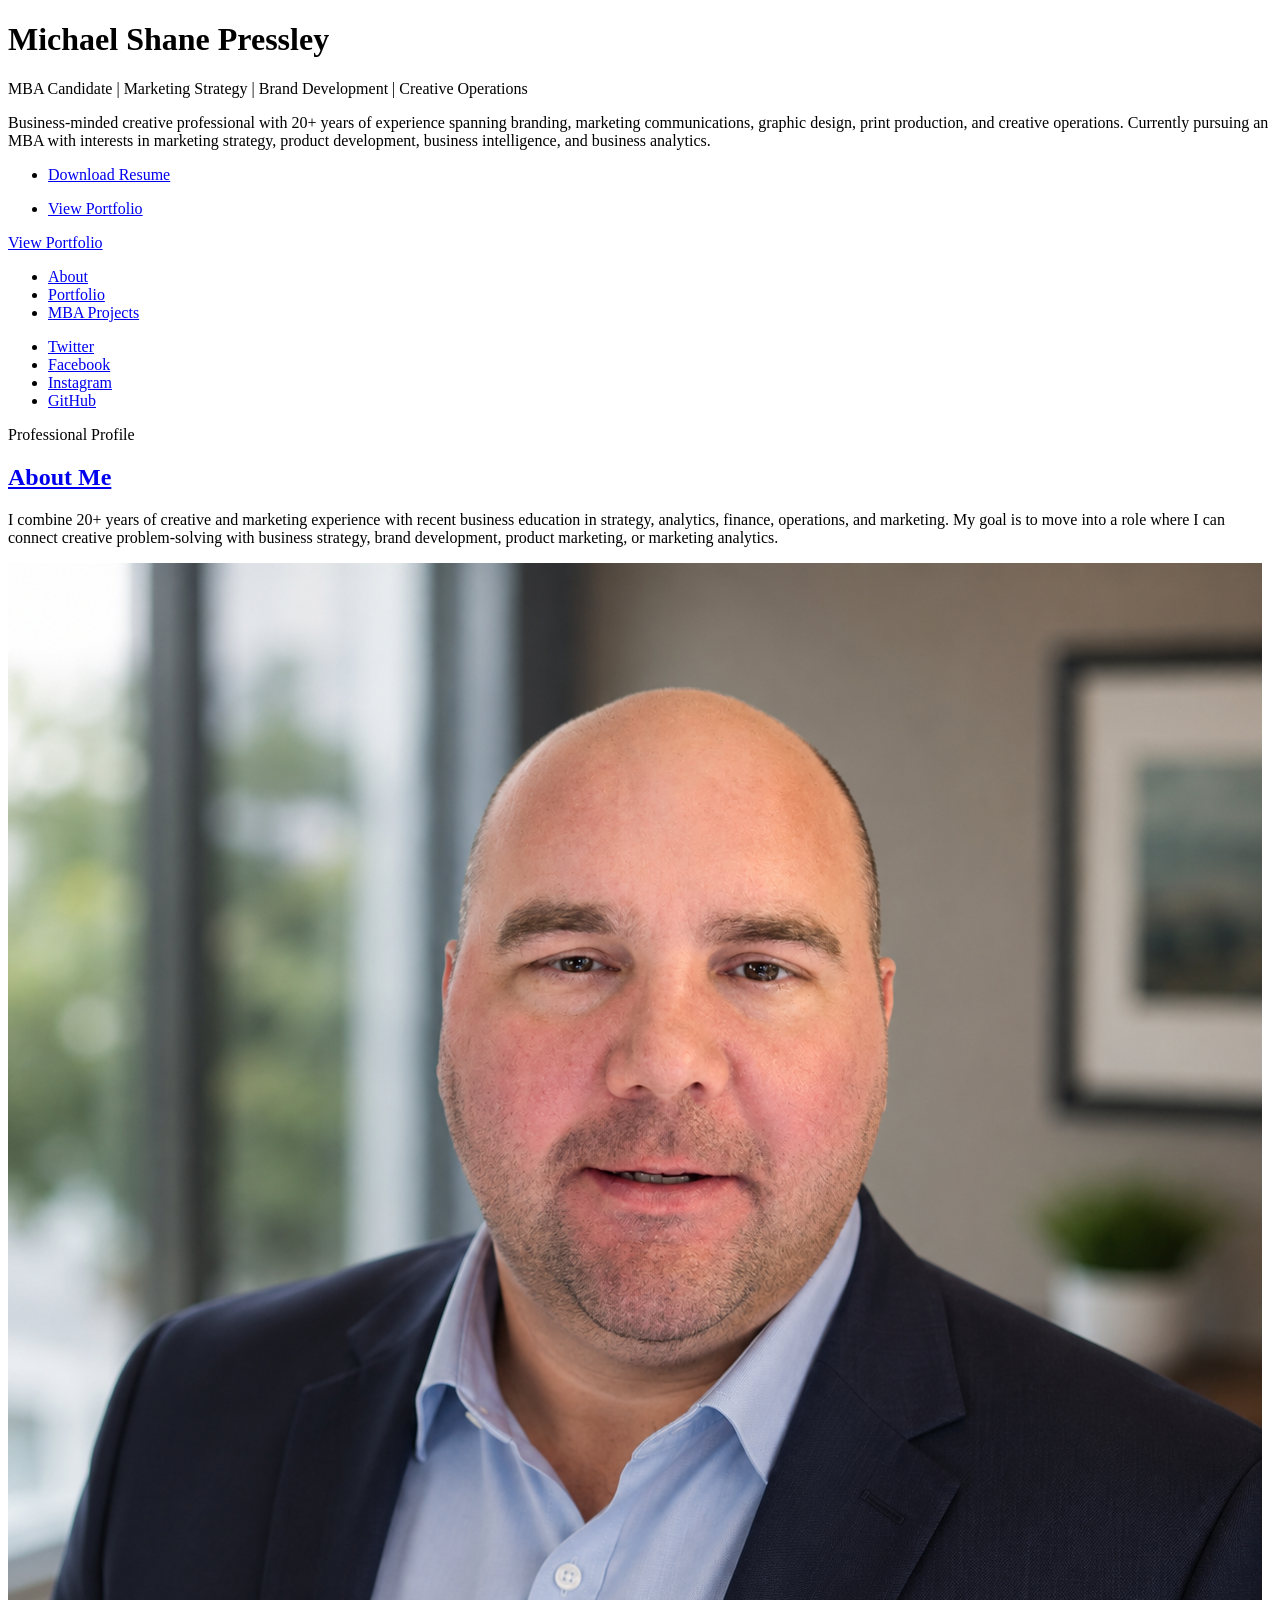
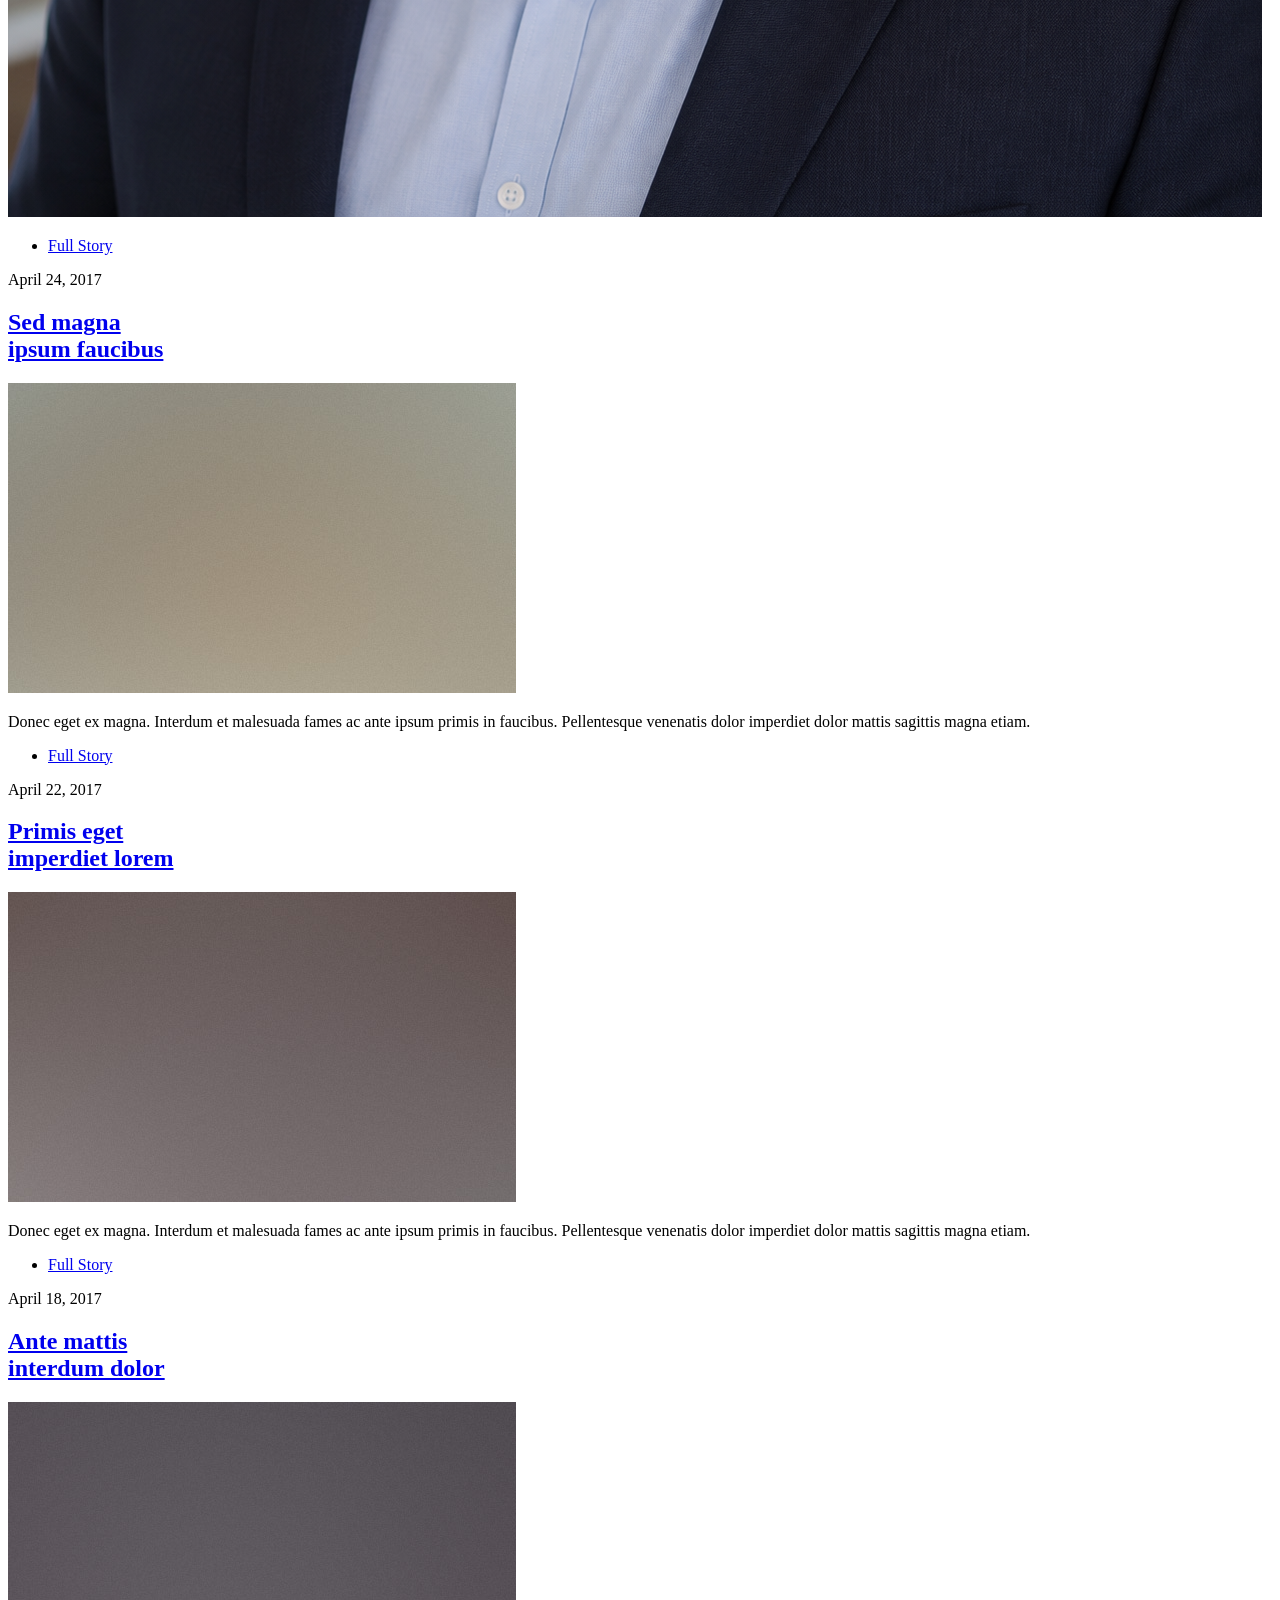
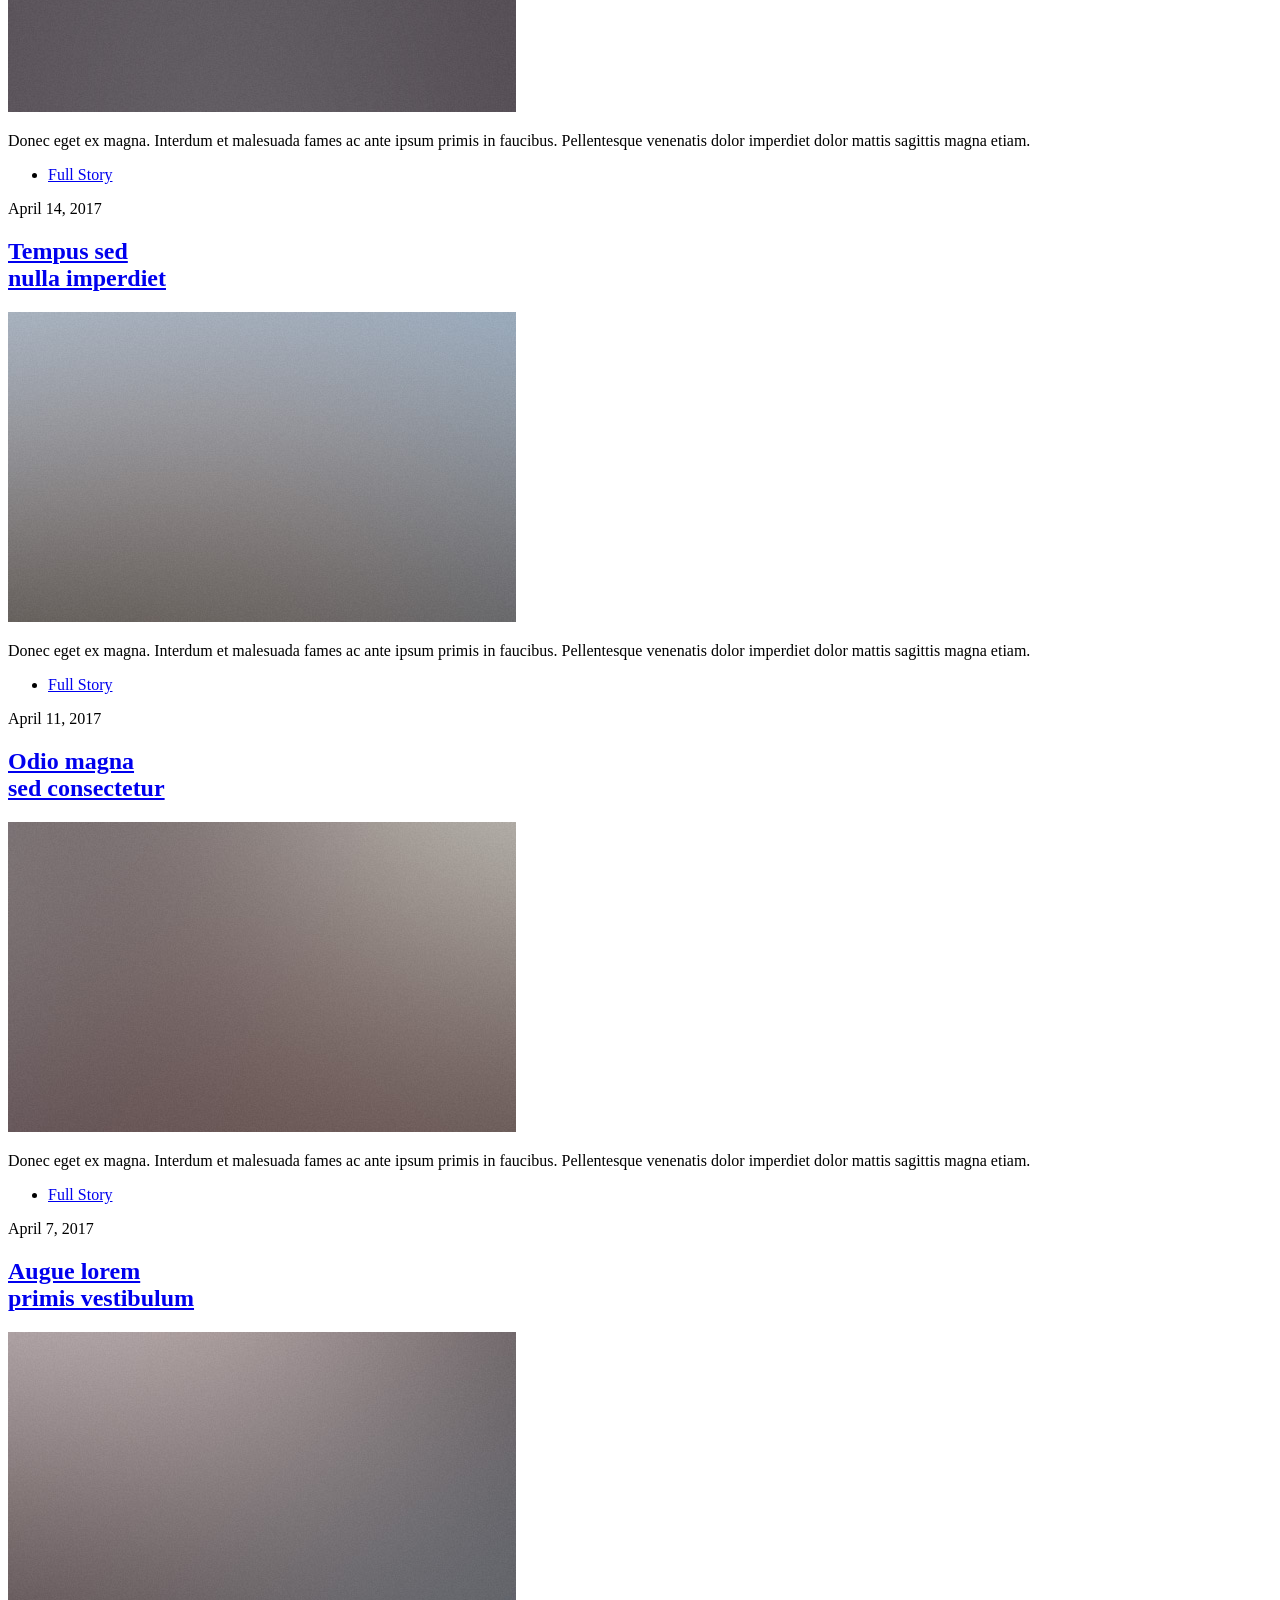
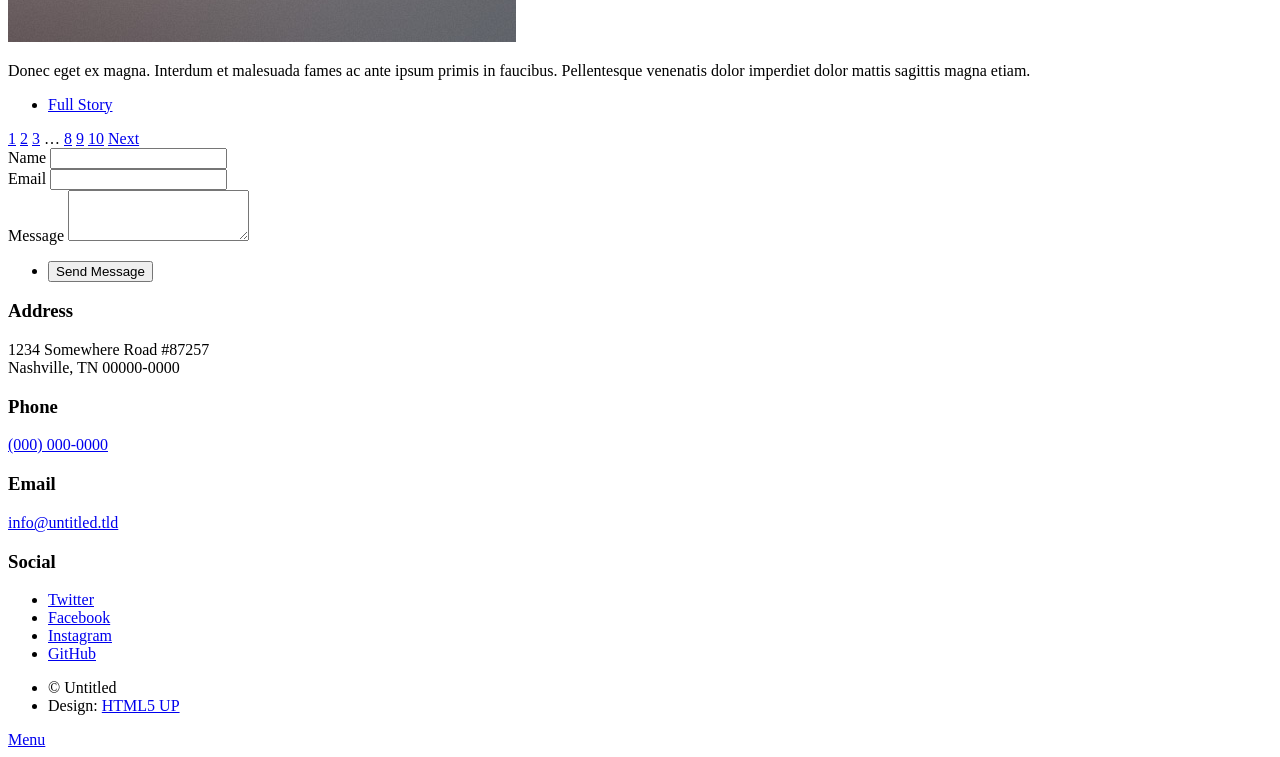
==== index.html @ 157695f8 "Add headshot to homepage" ====
<!DOCTYPE HTML>
<!--
	Massively by HTML5 UP
	html5up.net | @ajlkn
	Free for personal and commercial use under the CCA 3.0 license (html5up.net/license)
-->
<html>
	<head>
		<title>Michael Shane Pressley</title>
		<meta charset="utf-8" />
		<meta name="viewport" content="width=device-width, initial-scale=1, user-scalable=no" />
		<link rel="stylesheet" href="assets/css/main.css" />
		<noscript><link rel="stylesheet" href="assets/css/noscript.css" /></noscript>
	</head>
	<body class="is-preload">

		<!-- Wrapper -->
			<div id="wrapper" class="fade-in">

				<!-- Intro -->
					<div id="intro">
	<h1>Michael Shane Pressley</h1>

	<p>
	MBA Candidate | Marketing Strategy | Brand Development | Creative Operations
	</p>

	<p>
	Business-minded creative professional with 20+ years of experience spanning branding,
	marketing communications, graphic design, print production, and creative operations.
	Currently pursuing an MBA with interests in marketing strategy, product development,
	business intelligence, and business analytics.
	</p>
	<ul class="actions special">
	<li><a href="Michael_Shane_Pressley_Resume.pdf" class="button primary icon solid fa-download">Download Resume</a></li>
</ul>
	<ul class="actions">
							<li><a href="#header" class="button icon solid solo fa-arrow-down scrolly">View Portfolio</a></li>
						</ul>
					</div>

				<!-- Header -->
					<header id="header">
						<a href="index.html" class="logo">View Portfolio</a>
					</header>

				<!-- Nav -->
					<nav id="nav">
						<ul class="links">
							<li class="active"><a href="index.html">About</a></li>
							<li><a href="generic.html">Portfolio</a></li>
							<li><a href="elements.html">MBA Projects</a></li>
						</ul>
						<ul class="icons">
							<li><a href="#" class="icon brands fa-twitter"><span class="label">Twitter</span></a></li>
							<li><a href="#" class="icon brands fa-facebook-f"><span class="label">Facebook</span></a></li>
							<li><a href="#" class="icon brands fa-instagram"><span class="label">Instagram</span></a></li>
							<li><a href="#" class="icon brands fa-github"><span class="label">GitHub</span></a></li>
						</ul>
					</nav>

				<!-- Main -->
					<div id="main">

						<!-- Featured Post -->
							<article class="post featured">
								<header class="major">
									<span class="date">Professional Profile</span>
								<h2><a href="#">About Me</a></h2>
									<p>I combine 20+ years of creative and marketing experience with recent business education in strategy, analytics, finance, operations, and marketing. My goal is to move into a role where I can connect creative problem-solving with business strategy, brand development, product marketing, or marketing analytics.</p>
								</header>
								<a href="#" class="image main"><img src="images/headshot.png" alt="Professional headshot of Michael Shane Pressley" /></a>
								<ul class="actions special">
									<li><a href="#" class="button large">Full Story</a></li>
								</ul>
							</article>

						<!-- Posts -->
							<section class="posts">
								<article>
									<header>
										<span class="date">April 24, 2017</span>
										<h2><a href="#">Sed magna<br />
										ipsum faucibus</a></h2>
									</header>
									<a href="#" class="image fit"><img src="images/pic02.jpg" alt="" /></a>
									<p>Donec eget ex magna. Interdum et malesuada fames ac ante ipsum primis in faucibus. Pellentesque venenatis dolor imperdiet dolor mattis sagittis magna etiam.</p>
									<ul class="actions special">
										<li><a href="#" class="button">Full Story</a></li>
									</ul>
								</article>
								<article>
									<header>
										<span class="date">April 22, 2017</span>
										<h2><a href="#">Primis eget<br />
										imperdiet lorem</a></h2>
									</header>
									<a href="#" class="image fit"><img src="images/pic03.jpg" alt="" /></a>
									<p>Donec eget ex magna. Interdum et malesuada fames ac ante ipsum primis in faucibus. Pellentesque venenatis dolor imperdiet dolor mattis sagittis magna etiam.</p>
									<ul class="actions special">
										<li><a href="#" class="button">Full Story</a></li>
									</ul>
								</article>
								<article>
									<header>
										<span class="date">April 18, 2017</span>
										<h2><a href="#">Ante mattis<br />
										interdum dolor</a></h2>
									</header>
									<a href="#" class="image fit"><img src="images/pic04.jpg" alt="" /></a>
									<p>Donec eget ex magna. Interdum et malesuada fames ac ante ipsum primis in faucibus. Pellentesque venenatis dolor imperdiet dolor mattis sagittis magna etiam.</p>
									<ul class="actions special">
										<li><a href="#" class="button">Full Story</a></li>
									</ul>
								</article>
								<article>
									<header>
										<span class="date">April 14, 2017</span>
										<h2><a href="#">Tempus sed<br />
										nulla imperdiet</a></h2>
									</header>
									<a href="#" class="image fit"><img src="images/pic05.jpg" alt="" /></a>
									<p>Donec eget ex magna. Interdum et malesuada fames ac ante ipsum primis in faucibus. Pellentesque venenatis dolor imperdiet dolor mattis sagittis magna etiam.</p>
									<ul class="actions special">
										<li><a href="#" class="button">Full Story</a></li>
									</ul>
								</article>
								<article>
									<header>
										<span class="date">April 11, 2017</span>
										<h2><a href="#">Odio magna<br />
										sed consectetur</a></h2>
									</header>
									<a href="#" class="image fit"><img src="images/pic06.jpg" alt="" /></a>
									<p>Donec eget ex magna. Interdum et malesuada fames ac ante ipsum primis in faucibus. Pellentesque venenatis dolor imperdiet dolor mattis sagittis magna etiam.</p>
									<ul class="actions special">
										<li><a href="#" class="button">Full Story</a></li>
									</ul>
								</article>
								<article>
									<header>
										<span class="date">April 7, 2017</span>
										<h2><a href="#">Augue lorem<br />
										primis vestibulum</a></h2>
									</header>
									<a href="#" class="image fit"><img src="images/pic07.jpg" alt="" /></a>
									<p>Donec eget ex magna. Interdum et malesuada fames ac ante ipsum primis in faucibus. Pellentesque venenatis dolor imperdiet dolor mattis sagittis magna etiam.</p>
									<ul class="actions special">
										<li><a href="#" class="button">Full Story</a></li>
									</ul>
								</article>
							</section>

						<!-- Footer -->
							<footer>
								<div class="pagination">
									<!--<a href="#" class="previous">Prev</a>-->
									<a href="#" class="page active">1</a>
									<a href="#" class="page">2</a>
									<a href="#" class="page">3</a>
									<span class="extra">&hellip;</span>
									<a href="#" class="page">8</a>
									<a href="#" class="page">9</a>
									<a href="#" class="page">10</a>
									<a href="#" class="next">Next</a>
								</div>
							</footer>

					</div>

				<!-- Footer -->
					<footer id="footer">
						<section>
							<form method="post" action="#">
								<div class="fields">
									<div class="field">
										<label for="name">Name</label>
										<input type="text" name="name" id="name" />
									</div>
									<div class="field">
										<label for="email">Email</label>
										<input type="text" name="email" id="email" />
									</div>
									<div class="field">
										<label for="message">Message</label>
										<textarea name="message" id="message" rows="3"></textarea>
									</div>
								</div>
								<ul class="actions">
									<li><input type="submit" value="Send Message" /></li>
								</ul>
							</form>
						</section>
						<section class="split contact">
							<section class="alt">
								<h3>Address</h3>
								<p>1234 Somewhere Road #87257<br />
								Nashville, TN 00000-0000</p>
							</section>
							<section>
								<h3>Phone</h3>
								<p><a href="#">(000) 000-0000</a></p>
							</section>
							<section>
								<h3>Email</h3>
								<p><a href="#">info@untitled.tld</a></p>
							</section>
							<section>
								<h3>Social</h3>
								<ul class="icons alt">
									<li><a href="#" class="icon brands alt fa-twitter"><span class="label">Twitter</span></a></li>
									<li><a href="#" class="icon brands alt fa-facebook-f"><span class="label">Facebook</span></a></li>
									<li><a href="#" class="icon brands alt fa-instagram"><span class="label">Instagram</span></a></li>
									<li><a href="#" class="icon brands alt fa-github"><span class="label">GitHub</span></a></li>
								</ul>
							</section>
						</section>
					</footer>

				<!-- Copyright -->
					<div id="copyright">
						<ul><li>&copy; Untitled</li><li>Design: <a href="https://html5up.net">HTML5 UP</a></li></ul>
					</div>

			</div>

		<!-- Scripts -->
			<script src="assets/js/jquery.min.js"></script>
			<script src="assets/js/jquery.scrollex.min.js"></script>
			<script src="assets/js/jquery.scrolly.min.js"></script>
			<script src="assets/js/browser.min.js"></script>
			<script src="assets/js/breakpoints.min.js"></script>
			<script src="assets/js/util.js"></script>
			<script src="assets/js/main.js"></script>

	</body>
</html>
---- assets/css/main.css ----
@import url(fontawesome-all.min.css);
@import url("https://fonts.googleapis.com/css?family=Merriweather:300,700,300italic,700italic|Source+Sans+Pro:900");

/*
	Massively by HTML5 UP
	html5up.net | @ajlkn
	Free for personal and commercial use under the CCA 3.0 license (html5up.net/license)
*/

html, body, div, span, applet, object,
iframe, h1, h2, h3, h4, h5, h6, p, blockquote,
pre, a, abbr, acronym, address, big, cite,
code, del, dfn, em, img, ins, kbd, q, s, samp,
small, strike, strong, sub, sup, tt, var, b,
u, i, center, dl, dt, dd, ol, ul, li, fieldset,
form, label, legend, table, caption, tbody,
tfoot, thead, tr, th, td, article, aside,
canvas, details, embed, figure, figcaption,
footer, header, hgroup, menu, nav, output, ruby,
section, summary, time, mark, audio, video {
	margin: 0;
	padding: 0;
	border: 0;
	font-size: 100%;
	font: inherit;
	vertical-align: baseline;}

article, aside, details, figcaption, figure,
footer, header, hgroup, menu, nav, section {
	display: block;}

body {
	line-height: 1;
}

ol, ul {
	list-style: none;
}

blockquote, q {
	quotes: none;
}

	blockquote:before, blockquote:after, q:before, q:after {
		content: '';
		content: none;
	}

table {
	border-collapse: collapse;
	border-spacing: 0;
}

body {
	-webkit-text-size-adjust: none;
}

mark {
	background-color: transparent;
	color: inherit;
}

input::-moz-focus-inner {
	border: 0;
	padding: 0;
}

input, select, textarea {
	-moz-appearance: none;
	-webkit-appearance: none;
	-ms-appearance: none;
	appearance: none;
}

/* Basic */

	@-ms-viewport {
		width: device-width;
	}

	body {
		-ms-overflow-style: scrollbar;
	}

	@media screen and (max-width: 480px) {

		html, body {
			min-width: 320px;
		}

	}

	html {
		box-sizing: border-box;
	}

	*, *:before, *:after {
		box-sizing: inherit;
	}

	body {
		background-color: #1e252d;
	}

		body.is-preload *, body.is-preload *:before, body.is-preload *:after {
			-moz-animation: none !important;
			-webkit-animation: none !important;
			-ms-animation: none !important;
			animation: none !important;
			-moz-transition: none !important;
			-webkit-transition: none !important;
			-ms-transition: none !important;
			transition: none !important;
		}

/* Type */

	html {
		font-size: 16pt;
	}

		@media screen and (max-width: 1680px) {

			html {
				font-size: 12pt;
			}

		}

		@media screen and (max-width: 1280px) {

			html {
				font-size: 11pt;
			}

		}

		@media screen and (max-width: 360px) {

			html {
				font-size: 10pt;
			}

		}

	body {
		color: #212931;
	}

	body, input, select, textarea {
		font-family: "Merriweather", Georgia, serif;
		font-weight: 300;
		font-size: 1rem;
		line-height: 2.375;
	}

	a {
		-moz-transition: color 0.2s ease-in-out, background-color 0.2s ease-in-out, border-color 0.2s ease-in-out, box-shadow 0.2s ease-in-out;
		-webkit-transition: color 0.2s ease-in-out, background-color 0.2s ease-in-out, border-color 0.2s ease-in-out, box-shadow 0.2s ease-in-out;
		-ms-transition: color 0.2s ease-in-out, background-color 0.2s ease-in-out, border-color 0.2s ease-in-out, box-shadow 0.2s ease-in-out;
		transition: color 0.2s ease-in-out, background-color 0.2s ease-in-out, border-color 0.2s ease-in-out, box-shadow 0.2s ease-in-out;
		border-bottom: dotted 1px;
		text-decoration: none;
	}

		a:hover {
			border-bottom-color: transparent;
		}

	strong, b {
		font-weight: 600;
	}

	em, i {
		font-style: italic;
	}

	p {
		text-align: justify;
		margin: 0 0 2rem 0;
	}

	h1, h2, h3, h4, h5, h6 {
		font-family: "Source Sans Pro", Helvetica, sans-serif;
		font-weight: 900;
		line-height: 1.5;
		letter-spacing: 0.075em;
		text-transform: uppercase;
		margin: 0 0 1rem 0;
	}

		h1 a, h2 a, h3 a, h4 a, h5 a, h6 a {
			border-bottom: 0;
			color: inherit;
			text-decoration: none;
		}

	h1 {
		font-size: 4rem;
		line-height: 1.1;
		margin: 0 0 2rem 0;
	}

	h2 {
		font-size: 1.75rem;
		line-height: 1.3;
		margin: 0 0 1.5rem 0;
	}

	h3 {
		font-size: 1.25rem;
		margin: 0 0 1.5rem 0;
	}

	h4 {
		font-size: 1rem;
	}

	h5 {
		font-size: 0.9rem;
	}

	h6 {
		font-size: 0.8rem;
	}

	sub {
		font-size: 0.8rem;
		position: relative;
		top: 0.5rem;
	}

	sup {
		font-size: 0.8rem;
		position: relative;
		top: -0.5rem;
	}

	blockquote {
		border-left: solid 4px;
		font-style: italic;
		margin: 0 0 2rem 0;
		padding: 0.5rem 0 0.5rem 2rem;
	}

	code {
		border: solid 2px;
		font-family: "Courier New", monospace;
		font-size: 0.9rem;
		margin: 0 0.25rem;
		padding: 0.25rem 0.65rem;
	}

	pre {
		-webkit-overflow-scrolling: touch;
		font-family: "Courier New", monospace;
		font-size: 0.9rem;
		margin: 0 0 2rem 0;
	}

		pre code {
			display: block;
			line-height: 1.75;
			padding: 1rem 1.5rem;
			overflow-x: auto;
		}

	hr {
		border: 0;
		border-bottom: solid 2px;
		margin: 3rem 0;
	}

		hr.major {
			margin: 5rem 0;
		}

	.align-left {
		text-align: left;
	}

	.align-center {
		text-align: center;
	}

	.align-right {
		text-align: right;
	}

	input, select, textarea {
		color: #212931;
	}

	a {
		color: #212931;
		border-bottom-color: rgba(33, 41, 49, 0.5);
	}

		a:hover {
			border-bottom-color: transparent;
			color: #18bfef !important;
		}

	strong, b {
		color: #212931;
	}

	h1, h2, h3, h4, h5, h6 {
		color: #212931;
	}

	blockquote {
		border-left-color: #eeeeee;
	}

	code {
		background: rgba(220, 220, 220, 0.25);
		border-color: #eeeeee;
	}

	hr {
		border-bottom-color: #eeeeee;
	}

/* Row */

	.row {
		display: flex;
		flex-wrap: wrap;
		box-sizing: border-box;
		align-items: stretch;
	}

		.row > * {
			box-sizing: border-box;
		}

		.row.gtr-uniform > * > :last-child {
			margin-bottom: 0;
		}

		.row.aln-left {
			justify-content: flex-start;
		}

		.row.aln-center {
			justify-content: center;
		}

		.row.aln-right {
			justify-content: flex-end;
		}

		.row.aln-top {
			align-items: flex-start;
		}

		.row.aln-middle {
			align-items: center;
		}

		.row.aln-bottom {
			align-items: flex-end;
		}

		.row > .imp {
			order: -1;
		}

		.row > .col-1 {
			width: 8.33333%;
		}

		.row > .off-1 {
			margin-left: 8.33333%;
		}

		.row > .col-2 {
			width: 16.66667%;
		}

		.row > .off-2 {
			margin-left: 16.66667%;
		}

		.row > .col-3 {
			width: 25%;
		}

		.row > .off-3 {
			margin-left: 25%;
		}

		.row > .col-4 {
			width: 33.33333%;
		}

		.row > .off-4 {
			margin-left: 33.33333%;
		}

		.row > .col-5 {
			width: 41.66667%;
		}

		.row > .off-5 {
			margin-left: 41.66667%;
		}

		.row > .col-6 {
			width: 50%;
		}

		.row > .off-6 {
			margin-left: 50%;
		}

		.row > .col-7 {
			width: 58.33333%;
		}

		.row > .off-7 {
			margin-left: 58.33333%;
		}

		.row > .col-8 {
			width: 66.66667%;
		}

		.row > .off-8 {
			margin-left: 66.66667%;
		}

		.row > .col-9 {
			width: 75%;
		}

		.row > .off-9 {
			margin-left: 75%;
		}

		.row > .col-10 {
			width: 83.33333%;
		}

		.row > .off-10 {
			margin-left: 83.33333%;
		}

		.row > .col-11 {
			width: 91.66667%;
		}

		.row > .off-11 {
			margin-left: 91.66667%;
		}

		.row > .col-12 {
			width: 100%;
		}

		.row > .off-12 {
			margin-left: 100%;
		}

		.row.gtr-0 {
			margin-top: 0;
			margin-left: 0rem;
		}

			.row.gtr-0 > * {
				padding: 0 0 0 0rem;
			}

			.row.gtr-0.gtr-uniform {
				margin-top: 0rem;
			}

				.row.gtr-0.gtr-uniform > * {
					padding-top: 0rem;
				}

		.row.gtr-25 {
			margin-top: 0;
			margin-left: -0.375rem;
		}

			.row.gtr-25 > * {
				padding: 0 0 0 0.375rem;
			}

			.row.gtr-25.gtr-uniform {
				margin-top: -0.375rem;
			}

				.row.gtr-25.gtr-uniform > * {
					padding-top: 0.375rem;
				}

		.row.gtr-50 {
			margin-top: 0;
			margin-left: -0.75rem;
		}

			.row.gtr-50 > * {
				padding: 0 0 0 0.75rem;
			}

			.row.gtr-50.gtr-uniform {
				margin-top: -0.75rem;
			}

				.row.gtr-50.gtr-uniform > * {
					padding-top: 0.75rem;
				}

		.row {
			margin-top: 0;
			margin-left: -1.5rem;
		}

			.row > * {
				padding: 0 0 0 1.5rem;
			}

			.row.gtr-uniform {
				margin-top: -1.5rem;
			}

				.row.gtr-uniform > * {
					padding-top: 1.5rem;
				}

		.row.gtr-150 {
			margin-top: 0;
			margin-left: -2.25rem;
		}

			.row.gtr-150 > * {
				padding: 0 0 0 2.25rem;
			}

			.row.gtr-150.gtr-uniform {
				margin-top: -2.25rem;
			}

				.row.gtr-150.gtr-uniform > * {
					padding-top: 2.25rem;
				}

		.row.gtr-200 {
			margin-top: 0;
			margin-left: -3rem;
		}

			.row.gtr-200 > * {
				padding: 0 0 0 3rem;
			}

			.row.gtr-200.gtr-uniform {
				margin-top: -3rem;
			}

				.row.gtr-200.gtr-uniform > * {
					padding-top: 3rem;
				}

		@media screen and (max-width: 1680px) {

			.row {
				display: flex;
				flex-wrap: wrap;
				box-sizing: border-box;
				align-items: stretch;
			}

				.row > * {
					box-sizing: border-box;
				}

				.row.gtr-uniform > * > :last-child {
					margin-bottom: 0;
				}

				.row.aln-left {
					justify-content: flex-start;
				}

				.row.aln-center {
					justify-content: center;
				}

				.row.aln-right {
					justify-content: flex-end;
				}

				.row.aln-top {
					align-items: flex-start;
				}

				.row.aln-middle {
					align-items: center;
				}

				.row.aln-bottom {
					align-items: flex-end;
				}

				.row > .imp-xlarge {
					order: -1;
				}

				.row > .col-1-xlarge {
					width: 8.33333%;
				}

				.row > .off-1-xlarge {
					margin-left: 8.33333%;
				}

				.row > .col-2-xlarge {
					width: 16.66667%;
				}

				.row > .off-2-xlarge {
					margin-left: 16.66667%;
				}

				.row > .col-3-xlarge {
					width: 25%;
				}

				.row > .off-3-xlarge {
					margin-left: 25%;
				}

				.row > .col-4-xlarge {
					width: 33.33333%;
				}

				.row > .off-4-xlarge {
					margin-left: 33.33333%;
				}

				.row > .col-5-xlarge {
					width: 41.66667%;
				}

				.row > .off-5-xlarge {
					margin-left: 41.66667%;
				}

				.row > .col-6-xlarge {
					width: 50%;
				}

				.row > .off-6-xlarge {
					margin-left: 50%;
				}

				.row > .col-7-xlarge {
					width: 58.33333%;
				}

				.row > .off-7-xlarge {
					margin-left: 58.33333%;
				}

				.row > .col-8-xlarge {
					width: 66.66667%;
				}

				.row > .off-8-xlarge {
					margin-left: 66.66667%;
				}

				.row > .col-9-xlarge {
					width: 75%;
				}

				.row > .off-9-xlarge {
					margin-left: 75%;
				}

				.row > .col-10-xlarge {
					width: 83.33333%;
				}

				.row > .off-10-xlarge {
					margin-left: 83.33333%;
				}

				.row > .col-11-xlarge {
					width: 91.66667%;
				}

				.row > .off-11-xlarge {
					margin-left: 91.66667%;
				}

				.row > .col-12-xlarge {
					width: 100%;
				}

				.row > .off-12-xlarge {
					margin-left: 100%;
				}

				.row.gtr-0 {
					margin-top: 0;
					margin-left: 0rem;
				}

					.row.gtr-0 > * {
						padding: 0 0 0 0rem;
					}

					.row.gtr-0.gtr-uniform {
						margin-top: 0rem;
					}

						.row.gtr-0.gtr-uniform > * {
							padding-top: 0rem;
						}

				.row.gtr-25 {
					margin-top: 0;
					margin-left: -0.375rem;
				}

					.row.gtr-25 > * {
						padding: 0 0 0 0.375rem;
					}

					.row.gtr-25.gtr-uniform {
						margin-top: -0.375rem;
					}

						.row.gtr-25.gtr-uniform > * {
							padding-top: 0.375rem;
						}

				.row.gtr-50 {
					margin-top: 0;
					margin-left: -0.75rem;
				}

					.row.gtr-50 > * {
						padding: 0 0 0 0.75rem;
					}

					.row.gtr-50.gtr-uniform {
						margin-top: -0.75rem;
					}

						.row.gtr-50.gtr-uniform > * {
							padding-top: 0.75rem;
						}

				.row {
					margin-top: 0;
					margin-left: -1.5rem;
				}

					.row > * {
						padding: 0 0 0 1.5rem;
					}

					.row.gtr-uniform {
						margin-top: -1.5rem;
					}

						.row.gtr-uniform > * {
							padding-top: 1.5rem;
						}

				.row.gtr-150 {
					margin-top: 0;
					margin-left: -2.25rem;
				}

					.row.gtr-150 > * {
						padding: 0 0 0 2.25rem;
					}

					.row.gtr-150.gtr-uniform {
						margin-top: -2.25rem;
					}

						.row.gtr-150.gtr-uniform > * {
							padding-top: 2.25rem;
						}

				.row.gtr-200 {
					margin-top: 0;
					margin-left: -3rem;
				}

					.row.gtr-200 > * {
						padding: 0 0 0 3rem;
					}

					.row.gtr-200.gtr-uniform {
						margin-top: -3rem;
					}

						.row.gtr-200.gtr-uniform > * {
							padding-top: 3rem;
						}

		}

		@media screen and (max-width: 1280px) {

			.row {
				display: flex;
				flex-wrap: wrap;
				box-sizing: border-box;
				align-items: stretch;
			}

				.row > * {
					box-sizing: border-box;
				}

				.row.gtr-uniform > * > :last-child {
					margin-bottom: 0;
				}

				.row.aln-left {
					justify-content: flex-start;
				}

				.row.aln-center {
					justify-content: center;
				}

				.row.aln-right {
					justify-content: flex-end;
				}

				.row.aln-top {
					align-items: flex-start;
				}

				.row.aln-middle {
					align-items: center;
				}

				.row.aln-bottom {
					align-items: flex-end;
				}

				.row > .imp-large {
					order: -1;
				}

				.row > .col-1-large {
					width: 8.33333%;
				}

				.row > .off-1-large {
					margin-left: 8.33333%;
				}

				.row > .col-2-large {
					width: 16.66667%;
				}

				.row > .off-2-large {
					margin-left: 16.66667%;
				}

				.row > .col-3-large {
					width: 25%;
				}

				.row > .off-3-large {
					margin-left: 25%;
				}

				.row > .col-4-large {
					width: 33.33333%;
				}

				.row > .off-4-large {
					margin-left: 33.33333%;
				}

				.row > .col-5-large {
					width: 41.66667%;
				}

				.row > .off-5-large {
					margin-left: 41.66667%;
				}

				.row > .col-6-large {
					width: 50%;
				}

				.row > .off-6-large {
					margin-left: 50%;
				}

				.row > .col-7-large {
					width: 58.33333%;
				}

				.row > .off-7-large {
					margin-left: 58.33333%;
				}

				.row > .col-8-large {
					width: 66.66667%;
				}

				.row > .off-8-large {
					margin-left: 66.66667%;
				}

				.row > .col-9-large {
					width: 75%;
				}

				.row > .off-9-large {
					margin-left: 75%;
				}

				.row > .col-10-large {
					width: 83.33333%;
				}

				.row > .off-10-large {
					margin-left: 83.33333%;
				}

				.row > .col-11-large {
					width: 91.66667%;
				}

				.row > .off-11-large {
					margin-left: 91.66667%;
				}

				.row > .col-12-large {
					width: 100%;
				}

				.row > .off-12-large {
					margin-left: 100%;
				}

				.row.gtr-0 {
					margin-top: 0;
					margin-left: 0rem;
				}

					.row.gtr-0 > * {
						padding: 0 0 0 0rem;
					}

					.row.gtr-0.gtr-uniform {
						margin-top: 0rem;
					}

						.row.gtr-0.gtr-uniform > * {
							padding-top: 0rem;
						}

				.row.gtr-25 {
					margin-top: 0;
					margin-left: -0.375rem;
				}

					.row.gtr-25 > * {
						padding: 0 0 0 0.375rem;
					}

					.row.gtr-25.gtr-uniform {
						margin-top: -0.375rem;
					}

						.row.gtr-25.gtr-uniform > * {
							padding-top: 0.375rem;
						}

				.row.gtr-50 {
					margin-top: 0;
					margin-left: -0.75rem;
				}

					.row.gtr-50 > * {
						padding: 0 0 0 0.75rem;
					}

					.row.gtr-50.gtr-uniform {
						margin-top: -0.75rem;
					}

						.row.gtr-50.gtr-uniform > * {
							padding-top: 0.75rem;
						}

				.row {
					margin-top: 0;
					margin-left: -1.5rem;
				}

					.row > * {
						padding: 0 0 0 1.5rem;
					}

					.row.gtr-uniform {
						margin-top: -1.5rem;
					}

						.row.gtr-uniform > * {
							padding-top: 1.5rem;
						}

				.row.gtr-150 {
					margin-top: 0;
					margin-left: -2.25rem;
				}

					.row.gtr-150 > * {
						padding: 0 0 0 2.25rem;
					}

					.row.gtr-150.gtr-uniform {
						margin-top: -2.25rem;
					}

						.row.gtr-150.gtr-uniform > * {
							padding-top: 2.25rem;
						}

				.row.gtr-200 {
					margin-top: 0;
					margin-left: -3rem;
				}

					.row.gtr-200 > * {
						padding: 0 0 0 3rem;
					}

					.row.gtr-200.gtr-uniform {
						margin-top: -3rem;
					}

						.row.gtr-200.gtr-uniform > * {
							padding-top: 3rem;
						}

		}

		@media screen and (max-width: 980px) {

			.row {
				display: flex;
				flex-wrap: wrap;
				box-sizing: border-box;
				align-items: stretch;
			}

				.row > * {
					box-sizing: border-box;
				}

				.row.gtr-uniform > * > :last-child {
					margin-bottom: 0;
				}

				.row.aln-left {
					justify-content: flex-start;
				}

				.row.aln-center {
					justify-content: center;
				}

				.row.aln-right {
					justify-content: flex-end;
				}

				.row.aln-top {
					align-items: flex-start;
				}

				.row.aln-middle {
					align-items: center;
				}

				.row.aln-bottom {
					align-items: flex-end;
				}

				.row > .imp-medium {
					order: -1;
				}

				.row > .col-1-medium {
					width: 8.33333%;
				}

				.row > .off-1-medium {
					margin-left: 8.33333%;
				}

				.row > .col-2-medium {
					width: 16.66667%;
				}

				.row > .off-2-medium {
					margin-left: 16.66667%;
				}

				.row > .col-3-medium {
					width: 25%;
				}

				.row > .off-3-medium {
					margin-left: 25%;
				}

				.row > .col-4-medium {
					width: 33.33333%;
				}

				.row > .off-4-medium {
					margin-left: 33.33333%;
				}

				.row > .col-5-medium {
					width: 41.66667%;
				}

				.row > .off-5-medium {
					margin-left: 41.66667%;
				}

				.row > .col-6-medium {
					width: 50%;
				}

				.row > .off-6-medium {
					margin-left: 50%;
				}

				.row > .col-7-medium {
					width: 58.33333%;
				}

				.row > .off-7-medium {
					margin-left: 58.33333%;
				}

				.row > .col-8-medium {
					width: 66.66667%;
				}

				.row > .off-8-medium {
					margin-left: 66.66667%;
				}

				.row > .col-9-medium {
					width: 75%;
				}

				.row > .off-9-medium {
					margin-left: 75%;
				}

				.row > .col-10-medium {
					width: 83.33333%;
				}

				.row > .off-10-medium {
					margin-left: 83.33333%;
				}

				.row > .col-11-medium {
					width: 91.66667%;
				}

				.row > .off-11-medium {
					margin-left: 91.66667%;
				}

				.row > .col-12-medium {
					width: 100%;
				}

				.row > .off-12-medium {
					margin-left: 100%;
				}

				.row.gtr-0 {
					margin-top: 0;
					margin-left: 0rem;
				}

					.row.gtr-0 > * {
						padding: 0 0 0 0rem;
					}

					.row.gtr-0.gtr-uniform {
						margin-top: 0rem;
					}

						.row.gtr-0.gtr-uniform > * {
							padding-top: 0rem;
						}

				.row.gtr-25 {
					margin-top: 0;
					margin-left: -0.375rem;
				}

					.row.gtr-25 > * {
						padding: 0 0 0 0.375rem;
					}

					.row.gtr-25.gtr-uniform {
						margin-top: -0.375rem;
					}

						.row.gtr-25.gtr-uniform > * {
							padding-top: 0.375rem;
						}

				.row.gtr-50 {
					margin-top: 0;
					margin-left: -0.75rem;
				}

					.row.gtr-50 > * {
						padding: 0 0 0 0.75rem;
					}

					.row.gtr-50.gtr-uniform {
						margin-top: -0.75rem;
					}

						.row.gtr-50.gtr-uniform > * {
							padding-top: 0.75rem;
						}

				.row {
					margin-top: 0;
					margin-left: -1.5rem;
				}

					.row > * {
						padding: 0 0 0 1.5rem;
					}

					.row.gtr-uniform {
						margin-top: -1.5rem;
					}

						.row.gtr-uniform > * {
							padding-top: 1.5rem;
						}

				.row.gtr-150 {
					margin-top: 0;
					margin-left: -2.25rem;
				}

					.row.gtr-150 > * {
						padding: 0 0 0 2.25rem;
					}

					.row.gtr-150.gtr-uniform {
						margin-top: -2.25rem;
					}

						.row.gtr-150.gtr-uniform > * {
							padding-top: 2.25rem;
						}

				.row.gtr-200 {
					margin-top: 0;
					margin-left: -3rem;
				}

					.row.gtr-200 > * {
						padding: 0 0 0 3rem;
					}

					.row.gtr-200.gtr-uniform {
						margin-top: -3rem;
					}

						.row.gtr-200.gtr-uniform > * {
							padding-top: 3rem;
						}

		}

		@media screen and (max-width: 736px) {

			.row {
				display: flex;
				flex-wrap: wrap;
				box-sizing: border-box;
				align-items: stretch;
			}

				.row > * {
					box-sizing: border-box;
				}

				.row.gtr-uniform > * > :last-child {
					margin-bottom: 0;
				}

				.row.aln-left {
					justify-content: flex-start;
				}

				.row.aln-center {
					justify-content: center;
				}

				.row.aln-right {
					justify-content: flex-end;
				}

				.row.aln-top {
					align-items: flex-start;
				}

				.row.aln-middle {
					align-items: center;
				}

				.row.aln-bottom {
					align-items: flex-end;
				}

				.row > .imp-small {
					order: -1;
				}

				.row > .col-1-small {
					width: 8.33333%;
				}

				.row > .off-1-small {
					margin-left: 8.33333%;
				}

				.row > .col-2-small {
					width: 16.66667%;
				}

				.row > .off-2-small {
					margin-left: 16.66667%;
				}

				.row > .col-3-small {
					width: 25%;
				}

				.row > .off-3-small {
					margin-left: 25%;
				}

				.row > .col-4-small {
					width: 33.33333%;
				}

				.row > .off-4-small {
					margin-left: 33.33333%;
				}

				.row > .col-5-small {
					width: 41.66667%;
				}

				.row > .off-5-small {
					margin-left: 41.66667%;
				}

				.row > .col-6-small {
					width: 50%;
				}

				.row > .off-6-small {
					margin-left: 50%;
				}

				.row > .col-7-small {
					width: 58.33333%;
				}

				.row > .off-7-small {
					margin-left: 58.33333%;
				}

				.row > .col-8-small {
					width: 66.66667%;
				}

				.row > .off-8-small {
					margin-left: 66.66667%;
				}

				.row > .col-9-small {
					width: 75%;
				}

				.row > .off-9-small {
					margin-left: 75%;
				}

				.row > .col-10-small {
					width: 83.33333%;
				}

				.row > .off-10-small {
					margin-left: 83.33333%;
				}

				.row > .col-11-small {
					width: 91.66667%;
				}

				.row > .off-11-small {
					margin-left: 91.66667%;
				}

				.row > .col-12-small {
					width: 100%;
				}

				.row > .off-12-small {
					margin-left: 100%;
				}

				.row.gtr-0 {
					margin-top: 0;
					margin-left: 0rem;
				}

					.row.gtr-0 > * {
						padding: 0 0 0 0rem;
					}

					.row.gtr-0.gtr-uniform {
						margin-top: 0rem;
					}

						.row.gtr-0.gtr-uniform > * {
							padding-top: 0rem;
						}

				.row.gtr-25 {
					margin-top: 0;
					margin-left: -0.375rem;
				}

					.row.gtr-25 > * {
						padding: 0 0 0 0.375rem;
					}

					.row.gtr-25.gtr-uniform {
						margin-top: -0.375rem;
					}

						.row.gtr-25.gtr-uniform > * {
							padding-top: 0.375rem;
						}

				.row.gtr-50 {
					margin-top: 0;
					margin-left: -0.75rem;
				}

					.row.gtr-50 > * {
						padding: 0 0 0 0.75rem;
					}

					.row.gtr-50.gtr-uniform {
						margin-top: -0.75rem;
					}

						.row.gtr-50.gtr-uniform > * {
							padding-top: 0.75rem;
						}

				.row {
					margin-top: 0;
					margin-left: -1.5rem;
				}

					.row > * {
						padding: 0 0 0 1.5rem;
					}

					.row.gtr-uniform {
						margin-top: -1.5rem;
					}

						.row.gtr-uniform > * {
							padding-top: 1.5rem;
						}

				.row.gtr-150 {
					margin-top: 0;
					margin-left: -2.25rem;
				}

					.row.gtr-150 > * {
						padding: 0 0 0 2.25rem;
					}

					.row.gtr-150.gtr-uniform {
						margin-top: -2.25rem;
					}

						.row.gtr-150.gtr-uniform > * {
							padding-top: 2.25rem;
						}

				.row.gtr-200 {
					margin-top: 0;
					margin-left: -3rem;
				}

					.row.gtr-200 > * {
						padding: 0 0 0 3rem;
					}

					.row.gtr-200.gtr-uniform {
						margin-top: -3rem;
					}

						.row.gtr-200.gtr-uniform > * {
							padding-top: 3rem;
						}

		}

		@media screen and (max-width: 480px) {

			.row {
				display: flex;
				flex-wrap: wrap;
				box-sizing: border-box;
				align-items: stretch;
			}

				.row > * {
					box-sizing: border-box;
				}

				.row.gtr-uniform > * > :last-child {
					margin-bottom: 0;
				}

				.row.aln-left {
					justify-content: flex-start;
				}

				.row.aln-center {
					justify-content: center;
				}

				.row.aln-right {
					justify-content: flex-end;
				}

				.row.aln-top {
					align-items: flex-start;
				}

				.row.aln-middle {
					align-items: center;
				}

				.row.aln-bottom {
					align-items: flex-end;
				}

				.row > .imp-xsmall {
					order: -1;
				}

				.row > .col-1-xsmall {
					width: 8.33333%;
				}

				.row > .off-1-xsmall {
					margin-left: 8.33333%;
				}

				.row > .col-2-xsmall {
					width: 16.66667%;
				}

				.row > .off-2-xsmall {
					margin-left: 16.66667%;
				}

				.row > .col-3-xsmall {
					width: 25%;
				}

				.row > .off-3-xsmall {
					margin-left: 25%;
				}

				.row > .col-4-xsmall {
					width: 33.33333%;
				}

				.row > .off-4-xsmall {
					margin-left: 33.33333%;
				}

				.row > .col-5-xsmall {
					width: 41.66667%;
				}

				.row > .off-5-xsmall {
					margin-left: 41.66667%;
				}

				.row > .col-6-xsmall {
					width: 50%;
				}

				.row > .off-6-xsmall {
					margin-left: 50%;
				}

				.row > .col-7-xsmall {
					width: 58.33333%;
				}

				.row > .off-7-xsmall {
					margin-left: 58.33333%;
				}

				.row > .col-8-xsmall {
					width: 66.66667%;
				}

				.row > .off-8-xsmall {
					margin-left: 66.66667%;
				}

				.row > .col-9-xsmall {
					width: 75%;
				}

				.row > .off-9-xsmall {
					margin-left: 75%;
				}

				.row > .col-10-xsmall {
					width: 83.33333%;
				}

				.row > .off-10-xsmall {
					margin-left: 83.33333%;
				}

				.row > .col-11-xsmall {
					width: 91.66667%;
				}

				.row > .off-11-xsmall {
					margin-left: 91.66667%;
				}

				.row > .col-12-xsmall {
					width: 100%;
				}

				.row > .off-12-xsmall {
					margin-left: 100%;
				}

				.row.gtr-0 {
					margin-top: 0;
					margin-left: 0rem;
				}

					.row.gtr-0 > * {
						padding: 0 0 0 0rem;
					}

					.row.gtr-0.gtr-uniform {
						margin-top: 0rem;
					}

						.row.gtr-0.gtr-uniform > * {
							padding-top: 0rem;
						}

				.row.gtr-25 {
					margin-top: 0;
					margin-left: -0.375rem;
				}

					.row.gtr-25 > * {
						padding: 0 0 0 0.375rem;
					}

					.row.gtr-25.gtr-uniform {
						margin-top: -0.375rem;
					}

						.row.gtr-25.gtr-uniform > * {
							padding-top: 0.375rem;
						}

				.row.gtr-50 {
					margin-top: 0;
					margin-left: -0.75rem;
				}

					.row.gtr-50 > * {
						padding: 0 0 0 0.75rem;
					}

					.row.gtr-50.gtr-uniform {
						margin-top: -0.75rem;
					}

						.row.gtr-50.gtr-uniform > * {
							padding-top: 0.75rem;
						}

				.row {
					margin-top: 0;
					margin-left: -1.5rem;
				}

					.row > * {
						padding: 0 0 0 1.5rem;
					}

					.row.gtr-uniform {
						margin-top: -1.5rem;
					}

						.row.gtr-uniform > * {
							padding-top: 1.5rem;
						}

				.row.gtr-150 {
					margin-top: 0;
					margin-left: -2.25rem;
				}

					.row.gtr-150 > * {
						padding: 0 0 0 2.25rem;
					}

					.row.gtr-150.gtr-uniform {
						margin-top: -2.25rem;
					}

						.row.gtr-150.gtr-uniform > * {
							padding-top: 2.25rem;
						}

				.row.gtr-200 {
					margin-top: 0;
					margin-left: -3rem;
				}

					.row.gtr-200 > * {
						padding: 0 0 0 3rem;
					}

					.row.gtr-200.gtr-uniform {
						margin-top: -3rem;
					}

						.row.gtr-200.gtr-uniform > * {
							padding-top: 3rem;
						}

		}

		@media screen and (max-width: 360px) {

			.row {
				display: flex;
				flex-wrap: wrap;
				box-sizing: border-box;
				align-items: stretch;
			}

				.row > * {
					box-sizing: border-box;
				}

				.row.gtr-uniform > * > :last-child {
					margin-bottom: 0;
				}

				.row.aln-left {
					justify-content: flex-start;
				}

				.row.aln-center {
					justify-content: center;
				}

				.row.aln-right {
					justify-content: flex-end;
				}

				.row.aln-top {
					align-items: flex-start;
				}

				.row.aln-middle {
					align-items: center;
				}

				.row.aln-bottom {
					align-items: flex-end;
				}

				.row > .imp-xxsmall {
					order: -1;
				}

				.row > .col-1-xxsmall {
					width: 8.33333%;
				}

				.row > .off-1-xxsmall {
					margin-left: 8.33333%;
				}

				.row > .col-2-xxsmall {
					width: 16.66667%;
				}

				.row > .off-2-xxsmall {
					margin-left: 16.66667%;
				}

				.row > .col-3-xxsmall {
					width: 25%;
				}

				.row > .off-3-xxsmall {
					margin-left: 25%;
				}

				.row > .col-4-xxsmall {
					width: 33.33333%;
				}

				.row > .off-4-xxsmall {
					margin-left: 33.33333%;
				}

				.row > .col-5-xxsmall {
					width: 41.66667%;
				}

				.row > .off-5-xxsmall {
					margin-left: 41.66667%;
				}

				.row > .col-6-xxsmall {
					width: 50%;
				}

				.row > .off-6-xxsmall {
					margin-left: 50%;
				}

				.row > .col-7-xxsmall {
					width: 58.33333%;
				}

				.row > .off-7-xxsmall {
					margin-left: 58.33333%;
				}

				.row > .col-8-xxsmall {
					width: 66.66667%;
				}

				.row > .off-8-xxsmall {
					margin-left: 66.66667%;
				}

				.row > .col-9-xxsmall {
					width: 75%;
				}

				.row > .off-9-xxsmall {
					margin-left: 75%;
				}

				.row > .col-10-xxsmall {
					width: 83.33333%;
				}

				.row > .off-10-xxsmall {
					margin-left: 83.33333%;
				}

				.row > .col-11-xxsmall {
					width: 91.66667%;
				}

				.row > .off-11-xxsmall {
					margin-left: 91.66667%;
				}

				.row > .col-12-xxsmall {
					width: 100%;
				}

				.row > .off-12-xxsmall {
					margin-left: 100%;
				}

				.row.gtr-0 {
					margin-top: 0;
					margin-left: 0rem;
				}

					.row.gtr-0 > * {
						padding: 0 0 0 0rem;
					}

					.row.gtr-0.gtr-uniform {
						margin-top: 0rem;
					}

						.row.gtr-0.gtr-uniform > * {
							padding-top: 0rem;
						}

				.row.gtr-25 {
					margin-top: 0;
					margin-left: -0.375rem;
				}

					.row.gtr-25 > * {
						padding: 0 0 0 0.375rem;
					}

					.row.gtr-25.gtr-uniform {
						margin-top: -0.375rem;
					}

						.row.gtr-25.gtr-uniform > * {
							padding-top: 0.375rem;
						}

				.row.gtr-50 {
					margin-top: 0;
					margin-left: -0.75rem;
				}

					.row.gtr-50 > * {
						padding: 0 0 0 0.75rem;
					}

					.row.gtr-50.gtr-uniform {
						margin-top: -0.75rem;
					}

						.row.gtr-50.gtr-uniform > * {
							padding-top: 0.75rem;
						}

				.row {
					margin-top: 0;
					margin-left: -1.5rem;
				}

					.row > * {
						padding: 0 0 0 1.5rem;
					}

					.row.gtr-uniform {
						margin-top: -1.5rem;
					}

						.row.gtr-uniform > * {
							padding-top: 1.5rem;
						}

				.row.gtr-150 {
					margin-top: 0;
					margin-left: -2.25rem;
				}

					.row.gtr-150 > * {
						padding: 0 0 0 2.25rem;
					}

					.row.gtr-150.gtr-uniform {
						margin-top: -2.25rem;
					}

						.row.gtr-150.gtr-uniform > * {
							padding-top: 2.25rem;
						}

				.row.gtr-200 {
					margin-top: 0;
					margin-left: -3rem;
				}

					.row.gtr-200 > * {
						padding: 0 0 0 3rem;
					}

					.row.gtr-200.gtr-uniform {
						margin-top: -3rem;
					}

						.row.gtr-200.gtr-uniform > * {
							padding-top: 3rem;
						}

		}

/* Box */

	.box {
		border: solid 2px;
		margin-bottom: 2rem;
		padding: 1.5rem;
	}

		.box > :last-child,
		.box > :last-child > :last-child,
		.box > :last-child > :last-child > :last-child {
			margin-bottom: 0;
		}

		.box.alt {
			border: 0;
			border-radius: 0;
			padding: 0;
		}

	.box {
		border-color: #eeeeee;
	}

/* Button */

	input[type="submit"],
	input[type="reset"],
	input[type="button"],
	button,
	.button {
		-moz-appearance: none;
		-webkit-appearance: none;
		-ms-appearance: none;
		appearance: none;
		-moz-transition: background-color 0.2s ease-in-out, box-shadow 0.2s ease-in-out, color 0.2s ease-in-out;
		-webkit-transition: background-color 0.2s ease-in-out, box-shadow 0.2s ease-in-out, color 0.2s ease-in-out;
		-ms-transition: background-color 0.2s ease-in-out, box-shadow 0.2s ease-in-out, color 0.2s ease-in-out;
		transition: background-color 0.2s ease-in-out, box-shadow 0.2s ease-in-out, color 0.2s ease-in-out;
		border: 0;
		border-radius: 0;
		cursor: pointer;
		display: inline-block;
		font-family: "Source Sans Pro", Helvetica, sans-serif;
		font-size: 0.8rem;
		font-weight: 900;
		letter-spacing: 0.075em;
		height: 3rem;
		line-height: 3rem;
		padding: 0 2rem;
		text-align: center;
		text-decoration: none;
		text-transform: uppercase;
		white-space: nowrap;
	}

		input[type="submit"].icon:before,
		input[type="reset"].icon:before,
		input[type="button"].icon:before,
		button.icon:before,
		.button.icon:before {
			margin-right: 0.5rem;
		}

		input[type="submit"].icon.solo,
		input[type="reset"].icon.solo,
		input[type="button"].icon.solo,
		button.icon.solo,
		.button.icon.solo {
			position: relative;
			width: 4rem;
			height: 4rem;
			line-height: 4rem;
			border-radius: 4rem;
			text-indent: 4rem;
			overflow: hidden;
			padding: 0;
			white-space: nowrap;
		}

			input[type="submit"].icon.solo:before,
			input[type="reset"].icon.solo:before,
			input[type="button"].icon.solo:before,
			button.icon.solo:before,
			.button.icon.solo:before {
				position: absolute;
				display: block;
				top: 0;
				left: 0;
				width: inherit;
				height: inherit;
				line-height: inherit;
				font-size: 1.25rem;
				margin-right: 0;
				text-align: center;
				text-indent: 0;
			}

		input[type="submit"].fit,
		input[type="reset"].fit,
		input[type="button"].fit,
		button.fit,
		.button.fit {
			width: 100%;
		}

		input[type="submit"].small,
		input[type="reset"].small,
		input[type="button"].small,
		button.small,
		.button.small {
			font-size: 0.7rem;
			height: 2.5rem;
			line-height: 2.5rem;
			padding: 0 1.5rem;
		}

		input[type="submit"].large,
		input[type="reset"].large,
		input[type="button"].large,
		button.large,
		.button.large {
			font-size: 0.9rem;
			height: 3.5rem;
			line-height: 3.5rem;
			padding: 0 2.75rem;
		}

		@media screen and (max-width: 980px) {

			input[type="submit"],
			input[type="reset"],
			input[type="button"],
			button,
			.button {
				font-size: 0.9rem;
				height: 3.25rem;
				line-height: 3.25rem;
			}

				input[type="submit"].large,
				input[type="reset"].large,
				input[type="button"].large,
				button.large,
				.button.large {
					font-size: 1rem;
					height: 3.75rem;
					line-height: 3.75rem;
				}

		}

		input[type="submit"].disabled, input[type="submit"]:disabled,
		input[type="reset"].disabled,
		input[type="reset"]:disabled,
		input[type="button"].disabled,
		input[type="button"]:disabled,
		button.disabled,
		button:disabled,
		.button.disabled,
		.button:disabled {
			pointer-events: none;
			opacity: 0.25;
		}

	input[type="submit"],
	input[type="reset"],
	input[type="button"],
	button,
	.button {
		background-color: transparent;
		box-shadow: inset 0 0 0 2px #212931;
		color: #212931 !important;
	}

		input[type="submit"]:hover,
		input[type="reset"]:hover,
		input[type="button"]:hover,
		button:hover,
		.button:hover {
			box-shadow: inset 0 0 0 2px #18bfef;
			color: #18bfef !important;
		}

		input[type="submit"].primary,
		input[type="reset"].primary,
		input[type="button"].primary,
		button.primary,
		.button.primary {
			background-color: #212931;
			box-shadow: none;
			color: #ffffff !important;
		}

			input[type="submit"].primary:hover,
			input[type="reset"].primary:hover,
			input[type="button"].primary:hover,
			button.primary:hover,
			.button.primary:hover {
				background-color: #18bfef;
			}

/* Form */

	form {
		margin: 0 0 2rem 0;
	}

		form > :last-child {
			margin-bottom: 0;
		}

		form > .fields {
			display: -moz-flex;
			display: -webkit-flex;
			display: -ms-flex;
			display: flex;
			-moz-flex-wrap: wrap;
			-webkit-flex-wrap: wrap;
			-ms-flex-wrap: wrap;
			flex-wrap: wrap;
			width: calc(100% + 3rem);
			margin: -1.5rem 0 2rem -1.5rem;
		}

			form > .fields > .field {
				-moz-flex-grow: 0;
				-webkit-flex-grow: 0;
				-ms-flex-grow: 0;
				flex-grow: 0;
				-moz-flex-shrink: 0;
				-webkit-flex-shrink: 0;
				-ms-flex-shrink: 0;
				flex-shrink: 0;
				padding: 1.5rem 0 0 1.5rem;
				width: calc(100% - 1.5rem);
			}

				form > .fields > .field.half {
					width: calc(50% - 0.75rem);
				}

				form > .fields > .field.third {
					width: calc(100%/3 - 0.5rem);
				}

				form > .fields > .field.quarter {
					width: calc(25% - 0.375rem);
				}

		@media screen and (max-width: 480px) {

			form > .fields {
				width: calc(100% + 3rem);
				margin: -1.5rem 0 2rem -1.5rem;
			}

				form > .fields > .field {
					padding: 1.5rem 0 0 1.5rem;
					width: calc(100% - 1.5rem);
				}

					form > .fields > .field.half {
						width: calc(100% - 1.5rem);
					}

					form > .fields > .field.third {
						width: calc(100% - 1.5rem);
					}

					form > .fields > .field.quarter {
						width: calc(100% - 1.5rem);
					}

		}

	label {
		display: block;
		font-family: "Source Sans Pro", Helvetica, sans-serif;
		font-weight: 900;
		line-height: 1.5;
		letter-spacing: 0.075em;
		font-size: 0.8rem;
		text-transform: uppercase;
		margin: 0 0 0.75rem 0;
	}

		@media screen and (max-width: 980px) {

			label {
				font-size: 0.9rem;
			}

		}

	input[type="text"],
	input[type="password"],
	input[type="email"],
	select,
	textarea {
		-moz-appearance: none;
		-webkit-appearance: none;
		-ms-appearance: none;
		appearance: none;
		background: transparent;
		border-radius: 0;
		border: solid 2px;
		color: inherit;
		display: block;
		outline: 0;
		padding: 0 1rem;
		text-decoration: none;
		width: 100%;
	}

		input[type="text"]:invalid,
		input[type="password"]:invalid,
		input[type="email"]:invalid,
		select:invalid,
		textarea:invalid {
			box-shadow: none;
		}

	select {
		background-size: 1.25rem;
		background-repeat: no-repeat;
		background-position: calc(100% - 1rem) center;
		height: 3rem;
		padding-right: 3rem;
		text-overflow: ellipsis;
	}

		select:focus::-ms-value {
			background-color: transparent;
		}

		select::-ms-expand {
			display: none;
		}

	input[type="text"],
	input[type="password"],
	input[type="email"],
	select {
		height: 3rem;
	}

	textarea {
		padding: 0.75rem 1rem;
	}

	input[type="checkbox"],
	input[type="radio"] {
		-moz-appearance: none;
		-webkit-appearance: none;
		-ms-appearance: none;
		appearance: none;
		display: block;
		float: left;
		margin-right: -2rem;
		opacity: 0;
		width: 1rem;
		z-index: -1;
	}

		input[type="checkbox"] + label,
		input[type="radio"] + label {
			text-decoration: none;
			cursor: pointer;
			display: inline-block;
			font-size: 1rem;
			letter-spacing: 0;
			font-family: "Merriweather", Georgia, serif;
			text-transform: none;
			font-weight: 300;
			padding-left: 2.8rem;
			padding-right: 1rem;
			position: relative;
		}

			input[type="checkbox"] + label:before,
			input[type="radio"] + label:before {
				-moz-osx-font-smoothing: grayscale;
				-webkit-font-smoothing: antialiased;
				display: inline-block;
				font-style: normal;
				font-variant: normal;
				text-rendering: auto;
				line-height: 1;
				text-transform: none !important;
				font-family: 'Font Awesome 5 Free';
				font-weight: 900;
			}

			input[type="checkbox"] + label:before,
			input[type="radio"] + label:before {
				border-radius: 0;
				border: solid 2px;
				content: '';
				display: inline-block;
				font-size: 0.8rem;
				height: 1.8rem;
				left: 0;
				line-height: 1.65rem;
				position: absolute;
				text-align: center;
				top: -0.125rem;
				width: 1.8rem;
			}

		input[type="checkbox"]:checked + label:before,
		input[type="radio"]:checked + label:before {
			content: '\f00c';
		}

	input[type="checkbox"] + label:before {
		border-radius: 0;
	}

	input[type="radio"] + label:before {
		border-radius: 100%;
	}

	::-webkit-input-placeholder {
		opacity: 1.0;
	}

	:-moz-placeholder {
		opacity: 1.0;
	}

	::-moz-placeholder {
		opacity: 1.0;
	}

	:-ms-input-placeholder {
		opacity: 1.0;
	}

	label {
		color: #212931;
	}

	input[type="text"],
	input[type="password"],
	input[type="email"],
	select,
	textarea {
		border-color: #eeeeee;
	}

		input[type="text"]:focus,
		input[type="password"]:focus,
		input[type="email"]:focus,
		select:focus,
		textarea:focus {
			border-color: #18bfef;
		}

	select {
		background-image: url("data:image/svg+xml;charset=utf8,%3Csvg xmlns='http://www.w3.org/2000/svg' width='40' height='40' preserveAspectRatio='none' viewBox='0 0 40 40'%3E%3Cpath d='M9.4,12.3l10.4,10.4l10.4-10.4c0.2-0.2,0.5-0.4,0.9-0.4c0.3,0,0.6,0.1,0.9,0.4l3.3,3.3c0.2,0.2,0.4,0.5,0.4,0.9 c0,0.4-0.1,0.6-0.4,0.9L20.7,31.9c-0.2,0.2-0.5,0.4-0.9,0.4c-0.3,0-0.6-0.1-0.9-0.4L4.3,17.3c-0.2-0.2-0.4-0.5-0.4-0.9 c0-0.4,0.1-0.6,0.4-0.9l3.3-3.3c0.2-0.2,0.5-0.4,0.9-0.4S9.1,12.1,9.4,12.3z' fill='%23eeeeee' /%3E%3C/svg%3E");
	}

		select option {
			background-color: #ffffff;
			color: #212931;
		}

	.select-wrapper:before {
		color: #eeeeee;
	}

	input[type="checkbox"] + label,
	input[type="radio"] + label {
		color: #212931;
	}

		input[type="checkbox"] + label:before,
		input[type="radio"] + label:before {
			border-color: #eeeeee;
		}

	input[type="checkbox"]:checked + label:before,
	input[type="radio"]:checked + label:before {
		background-color: #212931;
		border-color: #212931;
		color: #ffffff;
	}

	input[type="checkbox"]:focus + label:before,
	input[type="radio"]:focus + label:before {
		border-color: #18bfef;
	}

	::-webkit-input-placeholder {
		color: #909498 !important;
	}

	:-moz-placeholder {
		color: #909498 !important;
	}

	::-moz-placeholder {
		color: #909498 !important;
	}

	:-ms-input-placeholder {
		color: #909498 !important;
	}

	.formerize-placeholder {
		color: #909498 !important;
	}

/* Icon */

	.icon {
		text-decoration: none;
		border-bottom: none;
		position: relative;
	}

		.icon:before {
			-moz-osx-font-smoothing: grayscale;
			-webkit-font-smoothing: antialiased;
			display: inline-block;
			font-style: normal;
			font-variant: normal;
			text-rendering: auto;
			line-height: 1;
			text-transform: none !important;
			font-family: 'Font Awesome 5 Free';
			font-weight: 400;
		}

		.icon > .label {
			display: none;
		}

		.icon:before {
			line-height: inherit;
		}

		.icon.solid:before {
			font-weight: 900;
		}

		.icon.brands:before {
			font-family: 'Font Awesome 5 Brands';
		}

/* Image */

	.image {
		border: 0;
		display: inline-block;
		position: relative;
	}

		.image img {
			display: block;
		}

		.image.left, .image.right {
			max-width: 40%;
		}

			.image.left img, .image.right img {
				width: 100%;
			}

		.image.left {
			float: left;
			margin: 0 2rem 2rem 0;
			top: 0.75rem;
		}

		.image.right {
			float: right;
			margin: 0 0 2rem 2rem;
			top: 0.75rem;
		}

		.image.fit {
			display: block;
			margin: 2.5rem 0;
			width: 100%;
		}

			.image.fit:first-child {
				margin-top: 0;
			}

			.image.fit img {
				width: 100%;
			}

		.image.main {
			display: block;
			margin: 4rem 0;
			width: 100%;
		}

			.image.main:first-child {
				margin-top: 0;
			}

			.image.main img {
				width: 100%;
			}

		@media screen and (max-width: 736px) {

			.image.fit {
				margin: 2rem 0;
			}

			.image.main {
				margin: 2rem 0;
			}

		}

	a.image {
		overflow: hidden;
	}

		a.image img {
			-moz-transition: -moz-transform 0.2s ease-out;
			-webkit-transition: -webkit-transform 0.2s ease-out;
			-ms-transition: -ms-transform 0.2s ease-out;
			transition: transform 0.2s ease-out;
		}

		a.image:hover img {
			-moz-transform: scale(1.05);
			-webkit-transform: scale(1.05);
			-ms-transform: scale(1.05);
			transform: scale(1.05);
		}

/* Actions */

	ul.actions {
		display: -moz-flex;
		display: -webkit-flex;
		display: -ms-flex;
		display: flex;
		cursor: default;
		list-style: none;
		margin-left: -1rem;
		padding-left: 0;
	}

		ul.actions li {
			padding: 0 0 0 1rem;
			vertical-align: middle;
		}

		ul.actions.special {
			-moz-justify-content: center;
			-webkit-justify-content: center;
			-ms-justify-content: center;
			justify-content: center;
			width: 100%;
			margin-left: 0;
		}

			ul.actions.special li:first-child {
				padding-left: 0;
			}

		ul.actions.stacked {
			-moz-flex-direction: column;
			-webkit-flex-direction: column;
			-ms-flex-direction: column;
			flex-direction: column;
			margin-left: 0;
		}

			ul.actions.stacked li {
				padding: 1.3rem 0 0 0;
			}

				ul.actions.stacked li:first-child {
					padding-top: 0;
				}

		ul.actions.fit {
			width: calc(100% + 1rem);
		}

			ul.actions.fit li {
				-moz-flex-grow: 1;
				-webkit-flex-grow: 1;
				-ms-flex-grow: 1;
				flex-grow: 1;
				-moz-flex-shrink: 1;
				-webkit-flex-shrink: 1;
				-ms-flex-shrink: 1;
				flex-shrink: 1;
				width: 100%;
			}

				ul.actions.fit li > * {
					width: 100%;
				}

			ul.actions.fit.stacked {
				width: 100%;
			}

		@media screen and (max-width: 480px) {

			ul.actions:not(.fixed) {
				-moz-flex-direction: column;
				-webkit-flex-direction: column;
				-ms-flex-direction: column;
				flex-direction: column;
				margin-left: 0;
				width: 100% !important;
			}

				ul.actions:not(.fixed) li {
					-moz-flex-grow: 1;
					-webkit-flex-grow: 1;
					-ms-flex-grow: 1;
					flex-grow: 1;
					-moz-flex-shrink: 1;
					-webkit-flex-shrink: 1;
					-ms-flex-shrink: 1;
					flex-shrink: 1;
					padding: 1rem 0 0 0;
					text-align: center;
					width: 100%;
				}

					ul.actions:not(.fixed) li > * {
						width: 100%;
					}

					ul.actions:not(.fixed) li:first-child {
						padding-top: 0;
					}

					ul.actions:not(.fixed) li input[type="submit"],
					ul.actions:not(.fixed) li input[type="reset"],
					ul.actions:not(.fixed) li input[type="button"],
					ul.actions:not(.fixed) li button,
					ul.actions:not(.fixed) li .button {
						width: 100%;
					}

						ul.actions:not(.fixed) li input[type="submit"].icon:before,
						ul.actions:not(.fixed) li input[type="reset"].icon:before,
						ul.actions:not(.fixed) li input[type="button"].icon:before,
						ul.actions:not(.fixed) li button.icon:before,
						ul.actions:not(.fixed) li .button.icon:before {
							margin-left: -0.5rem;
						}

		}

/* Icons */

	ul.icons {
		cursor: default;
		list-style: none;
		padding-left: 0;
	}

		ul.icons li {
			display: inline-block;
			padding: 0 0.5rem 0 0;
			vertical-align: middle;
		}

			ul.icons li:last-child {
				padding-right: 0;
			}

			ul.icons li .icon:before {
				width: 2.25rem;
				height: 2.25rem;
				line-height: 2.25rem;
				display: inline-block;
				text-align: center;
				border-radius: 100%;
				font-size: 1.25rem;
			}

		ul.icons.alt li .icon:before {
			-moz-transition: color 0.2s ease-in-out, background-color 0.2s ease-in-out, border-color 0.2s ease-in-out, box-shadow 0.2s ease-in-out;
			-webkit-transition: color 0.2s ease-in-out, background-color 0.2s ease-in-out, border-color 0.2s ease-in-out, box-shadow 0.2s ease-in-out;
			-ms-transition: color 0.2s ease-in-out, background-color 0.2s ease-in-out, border-color 0.2s ease-in-out, box-shadow 0.2s ease-in-out;
			transition: color 0.2s ease-in-out, background-color 0.2s ease-in-out, border-color 0.2s ease-in-out, box-shadow 0.2s ease-in-out;
			font-size: 1rem;
		}

/* List */

	ol {
		list-style: decimal;
		margin: 0 0 2rem 0;
		padding-left: 1.25rem;
	}

		ol li {
			padding-left: 0.25rem;
		}

	ul {
		list-style: disc;
		margin: 0 0 2rem 0;
		padding-left: 1rem;
	}

		ul li {
			padding-left: 0.5rem;
		}

		ul.divided {
			list-style: none;
			padding-left: 0;
		}

			ul.divided li {
				border-top: solid 1px;
				padding: 0.5rem 0;
			}

				ul.divided li:first-child {
					border-top: 0;
					padding-top: 0;
				}

	dl {
		margin: 0 0 2rem 0;
	}

		dl dt {
			display: block;
			font-weight: 600;
			margin: 0 0 1rem 0;
		}

		dl dd {
			margin-left: 2rem;
		}

	ul.divided li {
		border-top-color: #eeeeee;
	}

	ul.icons li a.icon:hover:before {
		color: #18bfef;
	}

	ul.icons.alt li .icon:before {
		box-shadow: inset 0 0 0 2px #eeeeee;
	}

	ul.icons.alt li a.icon:hover:before {
		box-shadow: inset 0 0 0 2px #18bfef;
	}

/* Section/Article */

	section.special, article.special {
		text-align: center;
	}

	header {
		cursor: default;
	}

		header > .date {
			display: block;
			font-size: 0.8rem;
			height: 1;
			margin: 0 0 1rem 0;
			position: relative;
		}

		header > p {
			font-style: italic;
		}

		header > h1 + p {
			font-size: 1.1rem;
			margin-top: -0.5rem;
			line-height: 2;
		}

		header > h2 + p {
			font-size: 1rem;
			margin-top: -0.75rem;
		}

		header > h3 + p {
			font-size: 0.9rem;
			margin-top: -0.75rem;
		}

		header > h4 + p {
			font-size: 0.8rem;
			margin-top: -0.75rem;
		}

		header.major {
			margin: 0 0 4rem 0;
			text-align: center;
		}

			header.major > :last-child {
				margin-bottom: 0;
			}

			header.major > p {
				margin-top: 0;
				text-align: center;
			}

			header.major > .date {
				font-size: 1rem;
				margin: 0 0 4rem 0;
			}

				header.major > .date:before, header.major > .date:after {
					content: '';
					display: block;
					position: absolute;
					top: 50%;
					width: calc(50% - 6rem);
					border-top: solid 2px;
				}

				header.major > .date:before {
					left: 0;
				}

				header.major > .date:after {
					right: 0;
				}

		@media screen and (max-width: 980px) {

			header br {
				display: none;
			}

		}

		@media screen and (max-width: 736px) {

			header.major {
				margin: 0 0 2rem 0;
			}

		}

	header.major .date:before, header.major .date:after {
		border-top-color: #eeeeee;
	}

/* Table */

	.table-wrapper {
		-webkit-overflow-scrolling: touch;
		overflow-x: auto;
	}

	table {
		margin: 0 0 2rem 0;
		width: 100%;
	}

		table tbody tr {
			border: solid 1px;
			border-left: 0;
			border-right: 0;
		}

		table td {
			padding: 0.75rem 0.75rem;
		}

		table th {
			font-family: "Source Sans Pro", Helvetica, sans-serif;
			font-size: 0.8rem;
			font-weight: 900;
			letter-spacing: 0.075em;
			line-height: 1.5;
			padding: 0 0.75rem 0.75rem 0.75rem;
			text-align: left;
			text-transform: uppercase;
		}

			@media screen and (max-width: 980px) {

				table th {
					font-size: 0.9rem;
				}

			}

		table thead {
			border-bottom: solid 2px;
		}

		table tfoot {
			border-top: solid 2px;
		}

		table.alt {
			border-collapse: separate;
		}

			table.alt tbody tr td {
				border: solid 1px;
				border-left-width: 0;
				border-top-width: 0;
			}

				table.alt tbody tr td:first-child {
					border-left-width: 1px;
				}

			table.alt tbody tr:first-child td {
				border-top-width: 1px;
			}

			table.alt thead {
				border-bottom: 0;
			}

			table.alt tfoot {
				border-top: 0;
			}

	table tbody tr {
		border-color: #eeeeee;
	}

		table tbody tr:nth-child(2n + 1) {
			background-color: rgba(220, 220, 220, 0.25);
		}

	table th {
		color: #212931;
	}

	table thead {
		border-bottom-color: #eeeeee;
	}

	table tfoot {
		border-top-color: #eeeeee;
	}

	table.alt tbody tr td {
		border-color: #eeeeee;
	}

/* Pagination */

	.pagination {
		display: -moz-inline-flex;
		display: -webkit-inline-flex;
		display: -ms-inline-flex;
		display: inline-flex;
		-moz-user-select: none;
		-webkit-user-select: none;
		-ms-user-select: none;
		user-select: none;
		cursor: default;
		list-style: none;
		margin: 0 0 2rem 2px;
		padding: 0;
	}

		.pagination a, .pagination span {
			-moz-transition: background-color 0.2s ease-in-out, border-color 0.2s ease-in-out, box-shadow 0.2s ease-in-out, color 0.2s ease-in-out;
			-webkit-transition: background-color 0.2s ease-in-out, border-color 0.2s ease-in-out, box-shadow 0.2s ease-in-out, color 0.2s ease-in-out;
			-ms-transition: background-color 0.2s ease-in-out, border-color 0.2s ease-in-out, box-shadow 0.2s ease-in-out, color 0.2s ease-in-out;
			transition: background-color 0.2s ease-in-out, border-color 0.2s ease-in-out, box-shadow 0.2s ease-in-out, color 0.2s ease-in-out;
			border: solid 2px;
			display: inline-block;
			font-family: "Source Sans Pro", Helvetica, sans-serif;
			font-size: 0.8rem;
			font-weight: 900;
			height: 3rem;
			letter-spacing: 0.075em;
			line-height: calc(3rem - 4px);
			margin-left: -2px;
			min-width: 3rem;
			position: relative;
			text-align: center;
			text-decoration: none;
			text-transform: uppercase;
		}

		.pagination .next, .pagination .previous {
			text-decoration: none;
			padding: 0 1.75rem;
		}

			.pagination .next:before, .pagination .previous:before {
				-moz-osx-font-smoothing: grayscale;
				-webkit-font-smoothing: antialiased;
				display: inline-block;
				font-style: normal;
				font-variant: normal;
				text-rendering: auto;
				line-height: 1;
				text-transform: none !important;
				font-family: 'Font Awesome 5 Free';
				font-weight: 900;
			}

			.pagination .next:before, .pagination .previous:before {
				display: inline-block;
				color: inherit !important;
				line-height: inherit;
			}

		.pagination .previous:before {
			content: '\f104';
			margin-right: 0.9375em;
		}

		.pagination .next:before {
			content: '\f105';
			float: right;
			margin-left: 0.9375em;
		}

		@media screen and (max-width: 980px) {

			.pagination a, .pagination span {
				font-size: 0.9rem;
			}

		}

		@media screen and (max-width: 480px) {

			.pagination .page, .pagination .extra {
				display: none;
			}

		}

	.pagination a, .pagination span {
		border-color: #eeeeee;
	}

	.pagination a {
		color: #212931 !important;
	}

		.pagination a:hover {
			color: #18bfef !important;
			border-color: #18bfef;
			z-index: 1;
		}

			.pagination a:hover + a,
			.pagination a:hover + span {
				border-left-color: #18bfef;
			}

		.pagination a.active {
			background-color: #eeeeee;
		}

	.pagination span {
		color: #eeeeee;
	}

/* Wrapper */

	#wrapper {
		-moz-transition: opacity 0.5s ease;
		-webkit-transition: opacity 0.5s ease;
		-ms-transition: opacity 0.5s ease;
		transition: opacity 0.5s ease;
		position: relative;
		z-index: 1;
		overflow: hidden;
	}

		#wrapper > .bg {
			position: absolute;
			top: 0;
			left: 0;
			width: 100%;
			height: 100%;
			background-color: #212931;
			background-image: url("../../images/overlay.png"), linear-gradient(0deg, rgba(0, 0, 0, 0.1), rgba(0, 0, 0, 0.1)), url("../../images/bg.jpg");
			background-size: auto,								auto,														100% auto;
			background-position: center,								center,														top center;
			background-repeat: repeat,								no-repeat,													no-repeat;
			background-attachment: scroll,								scroll,														scroll;
			z-index: -1;
		}

			#wrapper > .bg.fixed {
				position: fixed;
				width: 100vw;
				height: 100vh;
			}

		#wrapper.fade-in:before {
			pointer-events: none;
			-moz-transition: opacity 1s ease-in-out;
			-webkit-transition: opacity 1s ease-in-out;
			-ms-transition: opacity 1s ease-in-out;
			transition: opacity 1s ease-in-out;
			-moz-transition-delay: 0.75s;
			-webkit-transition-delay: 0.75s;
			-ms-transition-delay: 0.75s;
			transition-delay: 0.75s;
			background: #1e252d;
			content: '';
			display: block;
			height: 100%;
			left: 0;
			opacity: 0;
			position: fixed;
			top: 0;
			width: 100%;
		}

		body.is-preload #wrapper.fade-in:before {
			opacity: 1;
		}

		@media screen and (orientation: portrait) {

			#wrapper > .bg {
				background-size: auto,								auto,														auto 175%;
			}

		}

/* Intro */

	#intro {
		color: #ffffff;
		padding: 8rem 4rem 6rem 4rem ;
		-moz-align-items: center;
		-webkit-align-items: center;
		-ms-align-items: center;
		align-items: center;
		display: -moz-flex;
		display: -webkit-flex;
		display: -ms-flex;
		display: flex;
		-moz-flex-direction: column;
		-webkit-flex-direction: column;
		-ms-flex-direction: column;
		flex-direction: column;
		-moz-justify-content: -moz-flex-end;
		-webkit-justify-content: -webkit-flex-end;
		-ms-justify-content: -ms-flex-end;
		justify-content: flex-end;
		-moz-transition: opacity 1s ease, -moz-transform 1s ease;
		-webkit-transition: opacity 1s ease, -webkit-transform 1s ease;
		-ms-transition: opacity 1s ease, -ms-transform 1s ease;
		transition: opacity 1s ease, transform 1s ease;
		position: relative;
		cursor: default;
		text-align: center;
		z-index: 1;
		min-height: 100vh;
	}

		#intro input, #intro select, #intro textarea {
			color: #ffffff;
		}

		#intro a {
			color: #ffffff;
			border-bottom-color: rgba(255, 255, 255, 0.5);
		}

			#intro a:hover {
				border-bottom-color: transparent;
				color: #18bfef !important;
			}

		#intro strong, #intro b {
			color: #ffffff;
		}

		#intro h1, #intro h2, #intro h3, #intro h4, #intro h5, #intro h6 {
			color: #ffffff;
		}

		#intro blockquote {
			border-left-color: #ffffff;
		}

		#intro code {
			background: rgba(255, 255, 255, 0.075);
			border-color: #ffffff;
		}

		#intro hr {
			border-bottom-color: #ffffff;
		}

		#intro input[type="submit"],
		#intro input[type="reset"],
		#intro input[type="button"],
		#intro button,
		#intro .button {
			background-color: transparent;
			box-shadow: inset 0 0 0 2px #ffffff;
			color: #ffffff !important;
		}

			#intro input[type="submit"]:hover,
			#intro input[type="reset"]:hover,
			#intro input[type="button"]:hover,
			#intro button:hover,
			#intro .button:hover {
				box-shadow: inset 0 0 0 2px #18bfef;
				color: #18bfef !important;
			}

			#intro input[type="submit"].primary,
			#intro input[type="reset"].primary,
			#intro input[type="button"].primary,
			#intro button.primary,
			#intro .button.primary {
				background-color: #ffffff;
				box-shadow: none;
				color: #1e252d !important;
			}

				#intro input[type="submit"].primary:hover,
				#intro input[type="reset"].primary:hover,
				#intro input[type="button"].primary:hover,
				#intro button.primary:hover,
				#intro .button.primary:hover {
					background-color: #18bfef;
				}

		#intro h1 {
			font-size: 5rem;
			line-height: 1;
		}

		#intro p {
			font-size: 1.25rem;
			font-style: italic;
			margin-top: -0.25rem;
			text-align: center;
		}

		#intro + #header {
			margin-top: -20rem;
		}

			#intro + #header .logo {
				-moz-transform: translateY(2rem);
				-webkit-transform: translateY(2rem);
				-ms-transform: translateY(2rem);
				transform: translateY(2rem);
				opacity: 0;
				visibility: hidden;
			}

		#intro.hidden {
			pointer-events: none;
			-moz-transform: translateY(2rem);
			-webkit-transform: translateY(2rem);
			-ms-transform: translateY(2rem);
			transform: translateY(2rem);
			-moz-transition: opacity 0.5s ease, -moz-transform 0.5s ease, visibility 0.5s;
			-webkit-transition: opacity 0.5s ease, -webkit-transform 0.5s ease, visibility 0.5s;
			-ms-transition: opacity 0.5s ease, -ms-transform 0.5s ease, visibility 0.5s;
			transition: opacity 0.5s ease, transform 0.5s ease, visibility 0.5s;
			opacity: 0;
			visibility: hidden;
		}

			#intro.hidden + #header .logo {
				-moz-transform: translateY(0);
				-webkit-transform: translateY(0);
				-ms-transform: translateY(0);
				transform: translateY(0);
				opacity: 1;
				visibility: visible;
			}

		body.is-preload #intro {
			-moz-transform: translateY(2rem);
			-webkit-transform: translateY(2rem);
			-ms-transform: translateY(2rem);
			transform: translateY(2rem);
			opacity: 0;
		}

			body.is-preload #intro:not(.hidden) + #header + #nav {
				-moz-transform: translateY(4rem);
				-webkit-transform: translateY(4rem);
				-ms-transform: translateY(4rem);
				transform: translateY(4rem);
				opacity: 0;
			}

		@media screen and (max-width: 980px) {

			#intro {
				padding: 4rem 4rem 2rem 4rem ;
				min-height: 90vh;
			}

				#intro p br {
					display: none;
				}

				#intro + #header {
					margin-top: -14rem;
				}

		}

		@media screen and (max-width: 736px) {

			#intro {
				padding: 3rem 2rem 1rem 2rem ;
				min-height: 80vh;
			}

				#intro h1 {
					font-size: 3.25rem;
					line-height: 1.1;
					margin-bottom: 1rem;
				}

				#intro p {
					font-size: 1rem;
					margin-top: 0rem;
				}

				#intro .actions {
					display: none;
				}

		}

/* Header */

	#header {
		color: #ffffff;
		-moz-align-items: center;
		-webkit-align-items: center;
		-ms-align-items: center;
		align-items: center;
		display: -moz-flex;
		display: -webkit-flex;
		display: -ms-flex;
		display: flex;
		-moz-flex-direction: column;
		-webkit-flex-direction: column;
		-ms-flex-direction: column;
		flex-direction: column;
		-moz-justify-content: -moz-flex-end;
		-webkit-justify-content: -webkit-flex-end;
		-ms-justify-content: -ms-flex-end;
		justify-content: flex-end;
		pointer-events: none;
		-moz-user-select: none;
		-webkit-user-select: none;
		-ms-user-select: none;
		user-select: none;
		height: 20rem;
		padding-bottom: 8rem;
		position: relative;
		text-align: center;
		z-index: 2;
	}

		#header input, #header select, #header textarea {
			color: #ffffff;
		}

		#header a {
			color: #ffffff;
			border-bottom-color: rgba(255, 255, 255, 0.5);
		}

			#header a:hover {
				border-bottom-color: transparent;
				color: #18bfef !important;
			}

		#header strong, #header b {
			color: #ffffff;
		}

		#header h1, #header h2, #header h3, #header h4, #header h5, #header h6 {
			color: #ffffff;
		}

		#header blockquote {
			border-left-color: #ffffff;
		}

		#header code {
			background: rgba(255, 255, 255, 0.075);
			border-color: #ffffff;
		}

		#header hr {
			border-bottom-color: #ffffff;
		}

		#header .logo {
			-moz-transition: border-color 0.2s ease-in-out, color 0.2s ease-in-out, opacity 0.5s ease, -moz-transform 0.5s ease, visibility 0.5s;
			-webkit-transition: border-color 0.2s ease-in-out, color 0.2s ease-in-out, opacity 0.5s ease, -webkit-transform 0.5s ease, visibility 0.5s;
			-ms-transition: border-color 0.2s ease-in-out, color 0.2s ease-in-out, opacity 0.5s ease, -ms-transform 0.5s ease, visibility 0.5s;
			transition: border-color 0.2s ease-in-out, color 0.2s ease-in-out, opacity 0.5s ease, transform 0.5s ease, visibility 0.5s;
			pointer-events: auto;
			border-style: solid;
			border-color: #ffffff;
			border-width: 5px !important;
			font-family: "Source Sans Pro", Helvetica, sans-serif;
			font-size: 2.25rem;
			font-weight: 900;
			letter-spacing: 0.075em;
			line-height: 1;
			padding: 1rem 1.75rem;
			text-transform: uppercase;
			visibility: visible;
		}

			#header .logo:hover {
				border-color: #18bfef !important;
				color: #18bfef !important;
			}

		@media screen and (max-width: 980px) {

			#header {
				height: 14rem;
				padding-bottom: 4rem;
			}

		}

		@media screen and (max-width: 736px) {

			#header {
				padding-bottom: 3rem;
			}

				#header .logo {
					font-size: 1.75rem;
					border-width: 3px !important;
				}

		}

/* Nav */

	#nav {
		color: #ffffff;
		display: -moz-flex;
		display: -webkit-flex;
		display: -ms-flex;
		display: flex;
		-moz-transition: -moz-transform 1s ease, opacity 1s ease;
		-webkit-transition: -webkit-transform 1s ease, opacity 1s ease;
		-ms-transition: -ms-transform 1s ease, opacity 1s ease;
		transition: transform 1s ease, opacity 1s ease;
		background: rgba(255, 255, 255, 0.175);
		height: 4rem;
		line-height: 4rem;
		margin: -4rem auto 0 auto;
		overflow: hidden;
		padding: 0 2rem 0 0;
		position: relative;
		width: calc(100% - 4rem);
		max-width: 72rem;
		z-index: 2;
	}

		#nav ul.divided li {
			border-top-color: #ffffff;
		}

		#nav ul.icons li a.icon:hover:before {
			color: #18bfef;
		}

		#nav ul.icons.alt li .icon:before {
			box-shadow: inset 0 0 0 2px #ffffff;
		}

		#nav ul.icons.alt li a.icon:hover:before {
			box-shadow: inset 0 0 0 2px #18bfef;
		}

		#nav input, #nav select, #nav textarea {
			color: #ffffff;
		}

		#nav a {
			color: #ffffff;
			border-bottom-color: rgba(255, 255, 255, 0.5);
		}

			#nav a:hover {
				border-bottom-color: transparent;
				color: #18bfef !important;
			}

		#nav strong, #nav b {
			color: #ffffff;
		}

		#nav h1, #nav h2, #nav h3, #nav h4, #nav h5, #nav h6 {
			color: #ffffff;
		}

		#nav blockquote {
			border-left-color: #ffffff;
		}

		#nav code {
			background: rgba(255, 255, 255, 0.075);
			border-color: #ffffff;
		}

		#nav hr {
			border-bottom-color: #ffffff;
		}

		#nav ul.links {
			display: -moz-flex;
			display: -webkit-flex;
			display: -ms-flex;
			display: flex;
			-moz-flex-grow: 1;
			-webkit-flex-grow: 1;
			-ms-flex-grow: 1;
			flex-grow: 1;
			-moz-flex-shrink: 1;
			-webkit-flex-shrink: 1;
			-ms-flex-shrink: 1;
			flex-shrink: 1;
			font-family: "Source Sans Pro", Helvetica, sans-serif;
			font-weight: 900;
			letter-spacing: 0.075em;
			list-style: none;
			margin-bottom: 0;
			padding-left: 0;
			text-transform: uppercase;
		}

			#nav ul.links li {
				display: block;
				padding-left: 0;
			}

				#nav ul.links li a {
					-moz-transition: background-color 0.2s ease-in-out, color 0.2s ease-in-out;
					-webkit-transition: background-color 0.2s ease-in-out, color 0.2s ease-in-out;
					-ms-transition: background-color 0.2s ease-in-out, color 0.2s ease-in-out;
					transition: background-color 0.2s ease-in-out, color 0.2s ease-in-out;
					display: block;
					font-size: 0.8rem;
					outline: none;
					padding: 0 2rem;
				}

					#nav ul.links li a:hover {
						color: inherit !important;
						background-color: rgba(255, 255, 255, 0.1);
					}

				#nav ul.links li.active {
					background-color: #ffffff;
				}

					#nav ul.links li.active a {
						color: #1e252d;
					}

						#nav ul.links li.active a:hover {
							color: #18bfef !important;
						}

		#nav ul.icons {
			-moz-flex-grow: 0;
			-webkit-flex-grow: 0;
			-ms-flex-grow: 0;
			flex-grow: 0;
			-moz-flex-shrink: 0;
			-webkit-flex-shrink: 0;
			-ms-flex-shrink: 0;
			flex-shrink: 0;
			margin-bottom: 0;
		}

		@media screen and (max-width: 980px) {

			#nav {
				display: none;
			}

		}

/* Main */

	#main {
		background-color: #ffffff;
		position: relative;
		margin: 0 auto;
		width: calc(100% - 4rem);
		max-width: 72rem;
		z-index: 2;
	}

		#main > * {
			padding: 4rem 4rem 2rem 4rem ;
			border-top: solid 2px #eeeeee;
			margin: 0;
		}

			#main > *:first-child {
				border-top: 0;
			}

		#main > footer {
			text-align: center;
		}

		#main > .post {
			padding: 8rem 8rem 6rem 8rem ;
		}

			#main > .post header.major > .date {
				margin-top: -2rem;
			}

			#main > .post header.major > h1, #main > .post header.major h2 {
				font-size: 4rem;
				line-height: 1.1;
				margin: 0 0 2rem 0;
			}

			#main > .post.featured {
				text-align: center;
			}

			@media screen and (max-width: 1280px) {

				#main > .post {
					padding: 6rem 4rem 4rem 4rem ;
				}

			}

			@media screen and (max-width: 736px) {

				#main > .post {
					padding: 4rem 2rem 2rem 2rem ;
				}

					#main > .post header.major > .date {
						margin-top: -1rem;
						margin-bottom: 2rem;
					}

					#main > .post header.major > h1, #main > .post header.major h2 {
						font-size: 2.5rem;
						line-height: 1.2;
						margin: 0 0 1.5rem 0;
					}

			}

		#main > .posts {
			display: -moz-flex;
			display: -webkit-flex;
			display: -ms-flex;
			display: flex;
			-moz-flex-wrap: wrap;
			-webkit-flex-wrap: wrap;
			-ms-flex-wrap: wrap;
			flex-wrap: wrap;
			-moz-align-items: -moz-stretch;
			-webkit-align-items: -webkit-stretch;
			-ms-align-items: -ms-stretch;
			align-items: stretch;
			text-align: center;
			width: 100%;
			padding: 0;
		}

			#main > .posts > * {
				-moz-flex-shrink: 1;
				-webkit-flex-shrink: 1;
				-ms-flex-shrink: 1;
				flex-shrink: 1;
				-moz-flex-grow: 0;
				-webkit-flex-grow: 0;
				-ms-flex-grow: 0;
				flex-grow: 0;
			}

			#main > .posts > * {
				width: 50%;
			}

			#main > .posts > * {
				padding: 4rem;
				width: 50%;
			}

			#main > .posts > article {
				border-color: #eeeeee;
				border-left-width: 2px;
				border-style: solid;
				border-top-width: 2px;
				text-align: center;
			}

				#main > .posts > article > :last-child {
					margin-bottom: 0;
				}

				#main > .posts > article:nth-child(2n - 1) {
					border-left-width: 0;
				}

				#main > .posts > article:nth-child(-n + 2) {
					border-top-width: 0;
				}

			@media screen and (max-width: 980px) {

				#main > .posts > * {
					width: 50%;
				}

				#main > .posts > * {
					padding: 2.5rem;
					width: 50%;
				}

			}

			@media screen and (max-width: 736px) {

				#main > .posts > * {
					width: 100%;
				}

				#main > .posts > * {
					padding: 2rem;
					width: 100%;
				}

				#main > .posts > article:nth-child(2n - 1) {
					border-left-width: 2px;
				}

				#main > .posts > article:nth-child(-n + 2) {
					border-top-width: 2px;
				}

				#main > .posts > article:nth-child(n) {
					border-left-width: 0;
				}

				#main > .posts > article:nth-child(-n + 1) {
					border-top-width: 0;
				}

				#main > .posts > article .image {
					max-width: 25rem;
					margin-left: auto;
					margin-right: auto;
				}

			}

		@media screen and (max-width: 736px) {

			#main > * {
				padding: 2rem 2rem 0.1rem 2rem ;
			}

		}

		@media screen and (max-width: 480px) {

			#main {
				width: 100%;
			}

		}

/* Footer */

	#footer {
		color: #717981;
		display: -moz-flex;
		display: -webkit-flex;
		display: -ms-flex;
		display: flex;
		background-color: #f5f5f5;
		color: #909498;
		cursor: default;
		position: relative;
		margin: 0 auto;
		width: calc(100% - 4rem);
		max-width: 72rem;
		z-index: 2;
	}

		#footer input, #footer select, #footer textarea {
			color: #717981;
		}

		#footer a {
			color: #717981;
			border-bottom-color: rgba(113, 121, 129, 0.5);
		}

			#footer a:hover {
				border-bottom-color: transparent;
				color: #18bfef !important;
			}

		#footer strong, #footer b {
			color: #717981;
		}

		#footer h1, #footer h2, #footer h3, #footer h4, #footer h5, #footer h6 {
			color: #717981;
		}

		#footer blockquote {
			border-left-color: #e2e2e2;
		}

		#footer code {
			background: rgba(220, 220, 220, 0.5);
			border-color: #e2e2e2;
		}

		#footer hr {
			border-bottom-color: #e2e2e2;
		}

		#footer .box {
			border-color: #e2e2e2;
		}

		#footer input[type="submit"],
		#footer input[type="reset"],
		#footer input[type="button"],
		#footer button,
		#footer .button {
			background-color: transparent;
			box-shadow: inset 0 0 0 2px #717981;
			color: #717981 !important;
		}

			#footer input[type="submit"]:hover,
			#footer input[type="reset"]:hover,
			#footer input[type="button"]:hover,
			#footer button:hover,
			#footer .button:hover {
				box-shadow: inset 0 0 0 2px #18bfef;
				color: #18bfef !important;
			}

			#footer input[type="submit"].primary,
			#footer input[type="reset"].primary,
			#footer input[type="button"].primary,
			#footer button.primary,
			#footer .button.primary {
				background-color: #717981;
				box-shadow: none;
				color: #f5f5f5 !important;
			}

				#footer input[type="submit"].primary:hover,
				#footer input[type="reset"].primary:hover,
				#footer input[type="button"].primary:hover,
				#footer button.primary:hover,
				#footer .button.primary:hover {
					background-color: #18bfef;
				}

		#footer label {
			color: #717981;
		}

		#footer input[type="text"],
		#footer input[type="password"],
		#footer input[type="email"],
		#footer select,
		#footer textarea {
			border-color: #e2e2e2;
		}

			#footer input[type="text"]:focus,
			#footer input[type="password"]:focus,
			#footer input[type="email"]:focus,
			#footer select:focus,
			#footer textarea:focus {
				border-color: #18bfef;
			}

		#footer select {
			background-image: url("data:image/svg+xml;charset=utf8,%3Csvg xmlns='http://www.w3.org/2000/svg' width='40' height='40' preserveAspectRatio='none' viewBox='0 0 40 40'%3E%3Cpath d='M9.4,12.3l10.4,10.4l10.4-10.4c0.2-0.2,0.5-0.4,0.9-0.4c0.3,0,0.6,0.1,0.9,0.4l3.3,3.3c0.2,0.2,0.4,0.5,0.4,0.9 c0,0.4-0.1,0.6-0.4,0.9L20.7,31.9c-0.2,0.2-0.5,0.4-0.9,0.4c-0.3,0-0.6-0.1-0.9-0.4L4.3,17.3c-0.2-0.2-0.4-0.5-0.4-0.9 c0-0.4,0.1-0.6,0.4-0.9l3.3-3.3c0.2-0.2,0.5-0.4,0.9-0.4S9.1,12.1,9.4,12.3z' fill='%23e2e2e2' /%3E%3C/svg%3E");
		}

			#footer select option {
				background-color: #f5f5f5;
				color: #717981;
			}

		#footer .select-wrapper:before {
			color: #e2e2e2;
		}

		#footer input[type="checkbox"] + label,
		#footer input[type="radio"] + label {
			color: #717981;
		}

			#footer input[type="checkbox"] + label:before,
			#footer input[type="radio"] + label:before {
				border-color: #e2e2e2;
			}

		#footer input[type="checkbox"]:checked + label:before,
		#footer input[type="radio"]:checked + label:before {
			background-color: #717981;
			border-color: #717981;
			color: #f5f5f5;
		}

		#footer input[type="checkbox"]:focus + label:before,
		#footer input[type="radio"]:focus + label:before {
			border-color: #18bfef;
		}

		#footer ::-webkit-input-placeholder {
			color: #b3b7bb !important;
		}

		#footer :-moz-placeholder {
			color: #b3b7bb !important;
		}

		#footer ::-moz-placeholder {
			color: #b3b7bb !important;
		}

		#footer :-ms-input-placeholder {
			color: #b3b7bb !important;
		}

		#footer .formerize-placeholder {
			color: #b3b7bb !important;
		}

		#footer ul.divided li {
			border-top-color: #e2e2e2;
		}

		#footer ul.icons li a.icon:hover:before {
			color: #18bfef;
		}

		#footer ul.icons.alt li .icon:before {
			box-shadow: inset 0 0 0 2px #e2e2e2;
		}

		#footer ul.icons.alt li a.icon:hover:before {
			box-shadow: inset 0 0 0 2px #18bfef;
		}

		#footer header.major .date:before, #footer header.major .date:after {
			border-top-color: #e2e2e2;
		}

		#footer table tbody tr {
			border-color: #e2e2e2;
		}

			#footer table tbody tr:nth-child(2n + 1) {
				background-color: rgba(220, 220, 220, 0.5);
			}

		#footer table th {
			color: #717981;
		}

		#footer table thead {
			border-bottom-color: #e2e2e2;
		}

		#footer table tfoot {
			border-top-color: #e2e2e2;
		}

		#footer table.alt tbody tr td {
			border-color: #e2e2e2;
		}

		#footer .pagination a, #footer .pagination span {
			border-color: #e2e2e2;
		}

		#footer .pagination a {
			color: #717981 !important;
		}

			#footer .pagination a:hover {
				color: #18bfef !important;
				border-color: #18bfef;
				z-index: 1;
			}

				#footer .pagination a:hover + a,
				#footer .pagination a:hover + span {
					border-left-color: #18bfef;
				}

			#footer .pagination a.active {
				background-color: #e2e2e2;
			}

		#footer .pagination span {
			color: #e2e2e2;
		}

		#footer > section {
			-moz-flex-basis: 50%;
			-webkit-flex-basis: 50%;
			-ms-flex-basis: 50%;
			flex-basis: 50%;
			-moz-flex-grow: 1;
			-webkit-flex-grow: 1;
			-ms-flex-grow: 1;
			flex-grow: 1;
			-moz-flex-shrink: 1;
			-webkit-flex-shrink: 1;
			-ms-flex-shrink: 1;
			flex-shrink: 1;
			padding: 4rem 4rem 2rem 4rem ;
			border-left: solid 2px #e2e2e2;
		}

			#footer > section:first-child {
				border-left: 0;
			}

			#footer > section.split {
				display: -moz-flex;
				display: -webkit-flex;
				display: -ms-flex;
				display: flex;
				-moz-flex-direction: column;
				-webkit-flex-direction: column;
				-ms-flex-direction: column;
				flex-direction: column;
				padding: 0;
			}

				#footer > section.split > section {
					padding: 3rem 4rem 1rem 4rem ;
					border-top: solid 2px #e2e2e2;
				}

					#footer > section.split > section:first-child {
						padding: 5rem 4rem 1rem 4rem ;
						border-top: 0;
					}

					#footer > section.split > section:last-child {
						padding: 3rem 4rem 3rem 4rem ;
					}

				#footer > section.split.contact > section {
					display: -moz-flex;
					display: -webkit-flex;
					display: -ms-flex;
					display: flex;
					-moz-align-items: center;
					-webkit-align-items: center;
					-ms-align-items: center;
					align-items: center;
					padding: 3.15rem 4rem;
				}

					#footer > section.split.contact > section > * {
						margin-bottom: 0;
					}

					#footer > section.split.contact > section > :first-child {
						-moz-flex-shrink: 0;
						-webkit-flex-shrink: 0;
						-ms-flex-shrink: 0;
						flex-shrink: 0;
						-moz-flex-grow: 0;
						-webkit-flex-grow: 0;
						-ms-flex-grow: 0;
						flex-grow: 0;
						width: 6rem;
					}

					#footer > section.split.contact > section > :last-child {
						-moz-flex-shrink: 1;
						-webkit-flex-shrink: 1;
						-ms-flex-shrink: 1;
						flex-shrink: 1;
						-moz-flex-grow: 1;
						-webkit-flex-grow: 1;
						-ms-flex-grow: 1;
						flex-grow: 1;
					}

					#footer > section.split.contact > section:first-child {
						padding: 4rem 4rem 3rem 4rem;
					}

					#footer > section.split.contact > section:last-child {
						padding: 3rem 4rem 4rem 4rem;
					}

					#footer > section.split.contact > section.alt {
						-moz-align-items: -moz-flex-start;
						-webkit-align-items: -webkit-flex-start;
						-ms-align-items: -ms-flex-start;
						align-items: flex-start;
					}

						#footer > section.split.contact > section.alt > :last-child {
							margin-top: -0.325rem;
						}

		#footer form label,
		#footer h3,
		#footer p {
			font-size: 0.8rem;
		}

		@media screen and (max-width: 980px) {

			#footer {
				display: block;
			}

				#footer > section {
					border-top: solid 2px #e2e2e2;
				}

					#footer > section:first-child {
						border-top: 0;
					}

					#footer > section.split > section {
						padding: 4rem 4rem 2rem 4rem ;
					}

						#footer > section.split > section:first-child {
							padding: 4rem 4rem 2rem 4rem ;
						}

						#footer > section.split > section:last-child {
							padding: 4rem 4rem 2rem 4rem ;
						}

					#footer > section.split.contact > section {
						padding: 4rem;
					}

						#footer > section.split.contact > section:first-child {
							padding: 4rem;
						}

						#footer > section.split.contact > section:last-child {
							padding: 4rem;
						}

				#footer form label,
				#footer h3,
				#footer p {
					font-size: 0.9rem;
				}

		}

		@media screen and (max-width: 736px) {

			#footer > section {
				padding: 2rem 2rem 0.1rem 2rem ;
			}

				#footer > section.split > section {
					padding: 2rem 2rem 0.1rem 2rem ;
				}

					#footer > section.split > section:first-child {
						padding: 2rem 2rem 0.1rem 2rem ;
					}

					#footer > section.split > section:last-child {
						padding: 2rem 2rem 0.1rem 2rem ;
					}

				#footer > section.split.contact > section {
					padding: 2rem;
				}

					#footer > section.split.contact > section:first-child {
						padding: 2rem;
					}

					#footer > section.split.contact > section:last-child {
						padding: 2rem;
					}

		}

		@media screen and (max-width: 480px) {

			#footer {
				width: 100%;
			}

		}

	#copyright {
		color: #ffffff;
		position: relative;
		color: rgba(255, 255, 255, 0.25);
		cursor: default;
		font-family: "Source Sans Pro", Helvetica, sans-serif;
		font-size: 0.8rem;
		font-weight: 900;
		letter-spacing: 0.075em;
		line-height: 1.5;
		text-align: center;
		text-transform: uppercase;
		margin: 4rem auto 8rem auto;
		width: calc(100% - 4rem);
		max-width: 72rem;
		z-index: 2;
	}

		#copyright input, #copyright select, #copyright textarea {
			color: #ffffff;
		}

		#copyright a {
			color: #ffffff;
			border-bottom-color: rgba(255, 255, 255, 0.5);
		}

			#copyright a:hover {
				border-bottom-color: transparent;
				color: #18bfef !important;
			}

		#copyright strong, #copyright b {
			color: #ffffff;
		}

		#copyright h1, #copyright h2, #copyright h3, #copyright h4, #copyright h5, #copyright h6 {
			color: #ffffff;
		}

		#copyright blockquote {
			border-left-color: #ffffff;
		}

		#copyright code {
			background: rgba(255, 255, 255, 0.075);
			border-color: #ffffff;
		}

		#copyright hr {
			border-bottom-color: #ffffff;
		}

		#copyright a {
			color: inherit;
			border-bottom-color: inherit;
		}

		#copyright ul {
			list-style: none;
			margin: 0;
			padding-left: 0;
		}

			#copyright ul li {
				border-left: solid 2px;
				display: inline-block;
				line-height: 1;
				margin-left: 1rem;
				padding-left: 1rem;
			}

				#copyright ul li:first-child {
					border-left: 0;
					margin-left: 0;
					padding-left: 0;
				}

		@media screen and (max-width: 1280px) {

			#copyright {
				margin: 4rem auto;
			}

		}

		@media screen and (max-width: 480px) {

			#copyright ul li {
				border-left: 0;
				margin: 1rem 0 0 0;
				padding-left: 0;
				display: block;
			}

				#copyright ul li:first-child {
					margin-top: 0;
				}

		}

/* Nav Panel */

	#navPanelToggle {
		text-decoration: none;
		-moz-transition: color 0.2s ease-in-out, background-color 0.2s ease-in-out, box-shadow 0.2s ease-in-out;
		-webkit-transition: color 0.2s ease-in-out, background-color 0.2s ease-in-out, box-shadow 0.2s ease-in-out;
		-ms-transition: color 0.2s ease-in-out, background-color 0.2s ease-in-out, box-shadow 0.2s ease-in-out;
		transition: color 0.2s ease-in-out, background-color 0.2s ease-in-out, box-shadow 0.2s ease-in-out;
		display: none;
		position: fixed;
		top: 0.75rem;
		right: 0.75rem;
		border: 0;
		color: #ffffff;
		font-family: "Source Sans Pro", Helvetica, sans-serif;
		font-size: 0.9rem;
		font-weight: 900;
		letter-spacing: 0.075em;
		padding: 0.375rem 1.25rem;
		text-transform: uppercase;
		z-index: 10001;
	}

		#navPanelToggle:before {
			-moz-osx-font-smoothing: grayscale;
			-webkit-font-smoothing: antialiased;
			display: inline-block;
			font-style: normal;
			font-variant: normal;
			text-rendering: auto;
			line-height: 1;
			text-transform: none !important;
			font-family: 'Font Awesome 5 Free';
			font-weight: 900;
		}

		#navPanelToggle:before {
			content: '\f0c9';
			margin-right: 0.5rem;
		}

		#navPanelToggle.alt {
			background-color: rgba(255, 255, 255, 0.875);
			box-shadow: 0 0.125rem 0.75rem 0 rgba(30, 37, 45, 0.25);
			color: #212931;
		}

			#navPanelToggle.alt:hover {
				background-color: #ffffff;
			}

		@media screen and (max-width: 980px) {

			#navPanelToggle {
				display: block;
			}

		}

		@media screen and (max-width: 736px) {

			#navPanelToggle {
				font-size: 0.8rem;
				padding: 0.25rem 1rem;
			}

		}

	#navPanel {
		-moz-transform: translateX(20rem);
		-webkit-transform: translateX(20rem);
		-ms-transform: translateX(20rem);
		transform: translateX(20rem);
		-moz-transition: -moz-transform 0.5s ease, box-shadow 0.5s ease, visibility 0.5s;
		-webkit-transition: -webkit-transform 0.5s ease, box-shadow 0.5s ease, visibility 0.5s;
		-ms-transition: -ms-transform 0.5s ease, box-shadow 0.5s ease, visibility 0.5s;
		transition: transform 0.5s ease, box-shadow 0.5s ease, visibility 0.5s;
		display: none;
		-webkit-overflow-scrolling: touch;
		background: #ffffff;
		box-shadow: none;
		color: #212931;
		height: 100%;
		max-width: 80%;
		overflow-y: auto;
		padding: 3rem 2rem;
		position: fixed;
		right: 0;
		top: 0;
		visibility: hidden;
		width: 20rem;
		z-index: 10002;
	}

		#navPanel .links {
			list-style: none;
			padding-left: 0;
		}

			#navPanel .links li {
				border-top: solid 2px #eeeeee;
			}

				#navPanel .links li a {
					border-bottom: 0;
					display: block;
					font-family: "Source Sans Pro", Helvetica, sans-serif;
					font-size: 0.9rem;
					font-size: 0.9rem;
					font-weight: 900;
					letter-spacing: 0.075em;
					padding: 0.75rem 0;
					text-transform: uppercase;
				}

				#navPanel .links li:first-child {
					border-top: 0;
				}

		#navPanel .close {
			text-decoration: none;
			-moz-transition: color 0.2s ease-in-out;
			-webkit-transition: color 0.2s ease-in-out;
			-ms-transition: color 0.2s ease-in-out;
			transition: color 0.2s ease-in-out;
			-webkit-tap-highlight-color: rgba(0, 0, 0, 0);
			border: 0;
			color: #909498;
			cursor: pointer;
			display: block;
			height: 3.25rem;
			line-height: 3.25rem;
			padding-right: 1.25rem;
			position: absolute;
			right: 0;
			text-align: right;
			top: 0;
			vertical-align: middle;
			width: 7rem;
		}

			#navPanel .close:before {
				-moz-osx-font-smoothing: grayscale;
				-webkit-font-smoothing: antialiased;
				display: inline-block;
				font-style: normal;
				font-variant: normal;
				text-rendering: auto;
				line-height: 1;
				text-transform: none !important;
				font-family: 'Font Awesome 5 Free';
				font-weight: 900;
			}

			#navPanel .close:before {
				content: '\f00d';
				font-size: 1.25rem;
			}

			#navPanel .close:hover {
				color: #212931;
			}

			@media screen and (max-width: 736px) {

				#navPanel .close {
					height: 4rem;
					line-height: 4rem;
				}

			}

		@media screen and (max-width: 980px) {

			#navPanel {
				display: block;
			}

		}

		@media screen and (max-width: 736px) {

			#navPanel {
				padding: 2.5rem 1.75rem;
			}

		}

	@media screen and (max-width: 980px) {

		body.is-navPanel-visible #wrapper {
			opacity: 0.5;
		}

		body.is-navPanel-visible #navPanel {
			-moz-transform: translateX(0);
			-webkit-transform: translateX(0);
			-ms-transform: translateX(0);
			transform: translateX(0);
			box-shadow: 0 0 1.5rem 0 rgba(0, 0, 0, 0.2);
			visibility: visible;
		}

	}
---- assets/css/noscript.css ----
@import url(font-awesome.min.css);

/*
	Massively by HTML5 UP
	html5up.net | @ajlkn
	Free for personal and commercial use under the CCA 3.0 license (html5up.net/license)
*/

/* Wrapper */

	#wrapper {
		background-color: #212931;
		background-image: url("../../images/overlay.png"), linear-gradient(0deg, rgba(0, 0, 0, 0.1), rgba(0, 0, 0, 0.1)), url("../../images/bg.jpg");
		background-size: auto,								auto,														100% auto;
		background-position: center,								center,														top center;
		background-repeat: repeat,								no-repeat,													no-repeat;
		background-attachment: fixed,								fixed,														fixed;
	}

		#wrapper.fade-in:before {
			display: none;
		}

/* Intro */

	body.is-preload #intro {
		opacity: 1;
	}

		body.is-preload #intro:not(.hidden) + #header + #nav {
			-moz-transform: none;
			-webkit-transform: none;
			-ms-transform: none;
			transform: none;
			opacity: 1;
		}
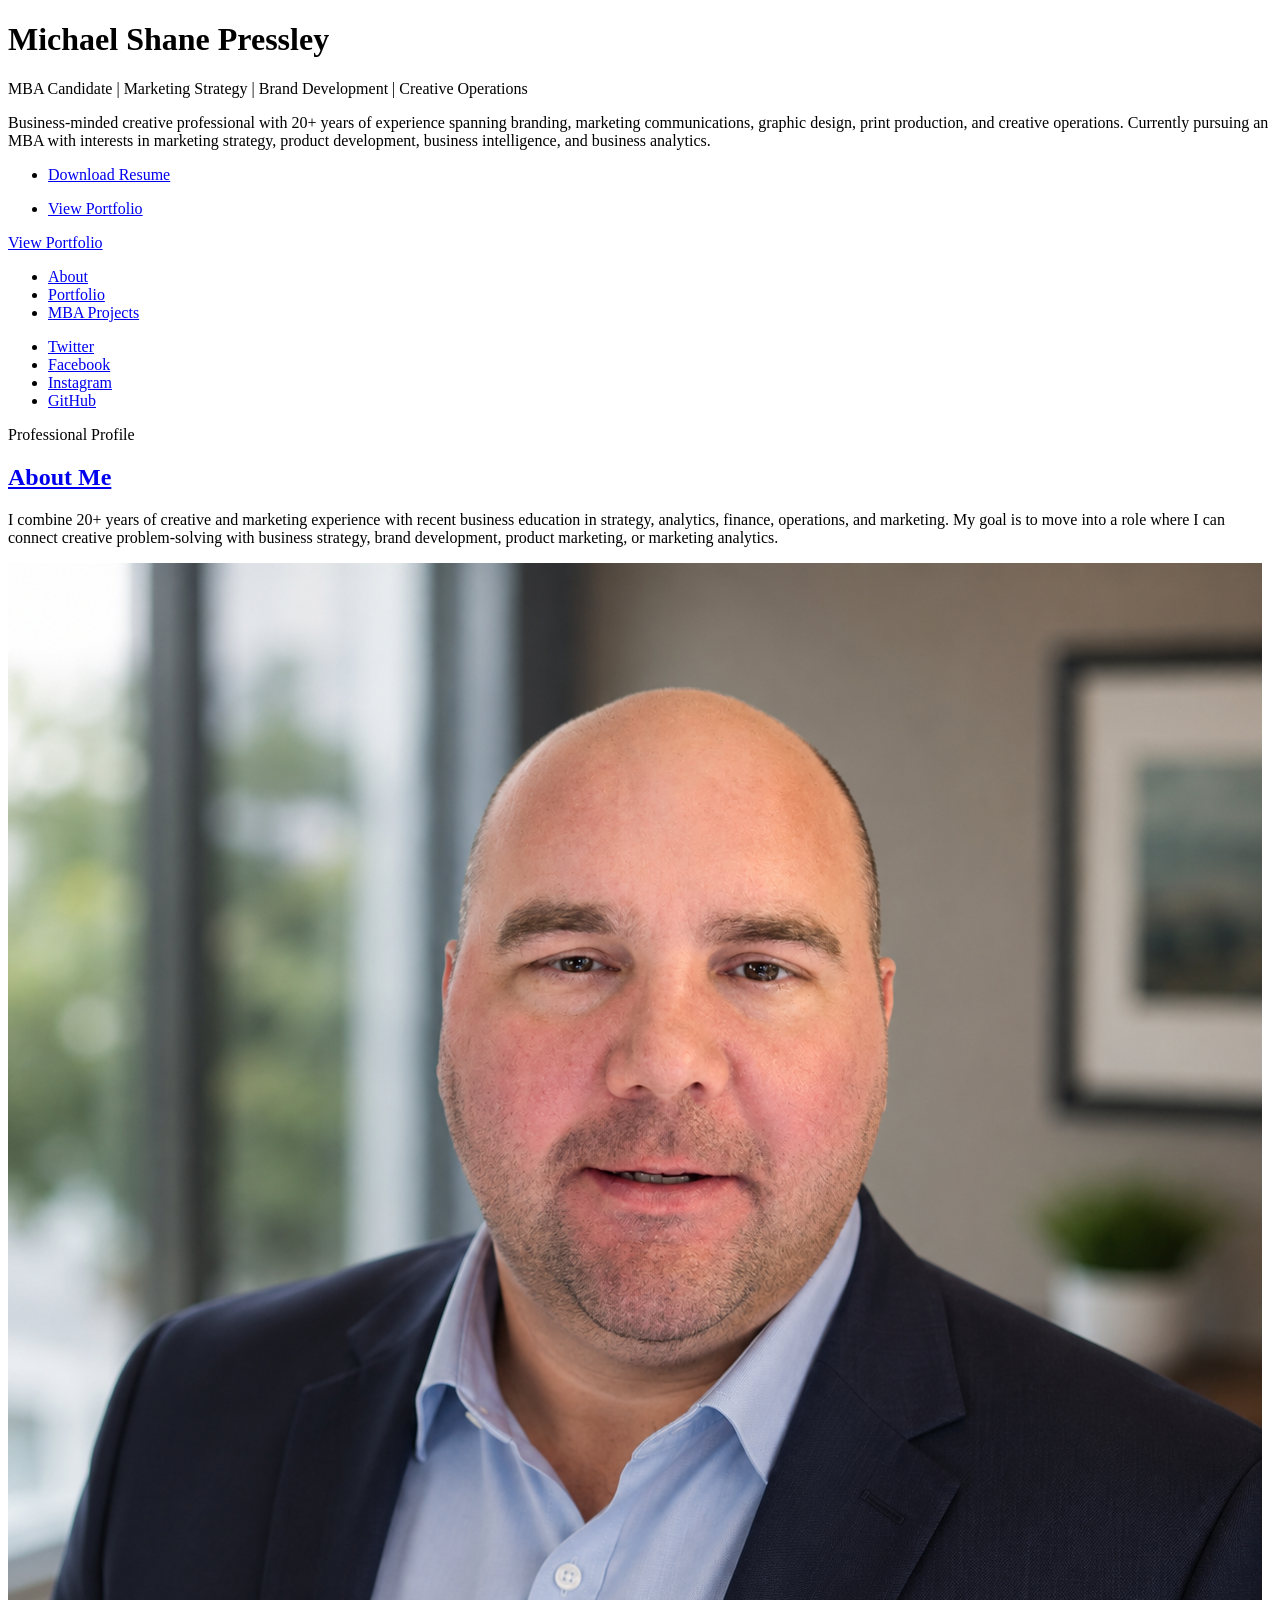
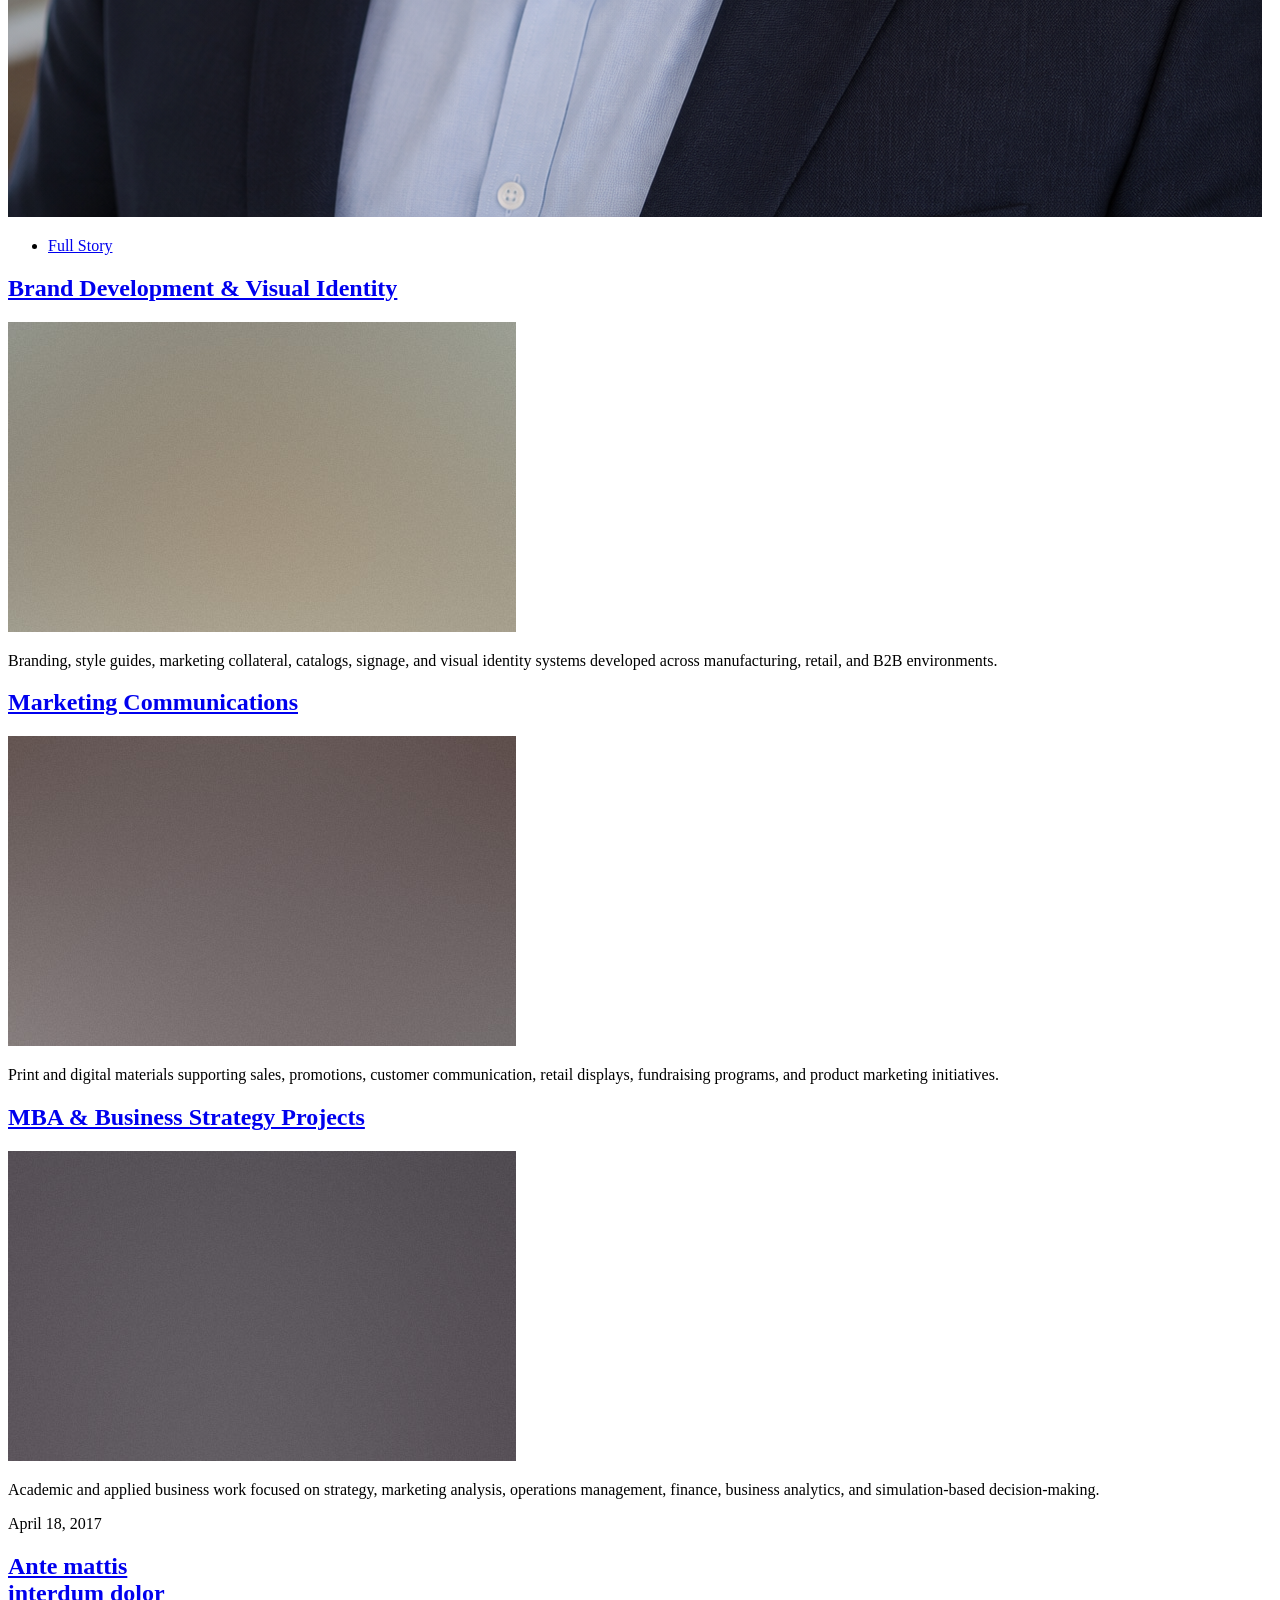
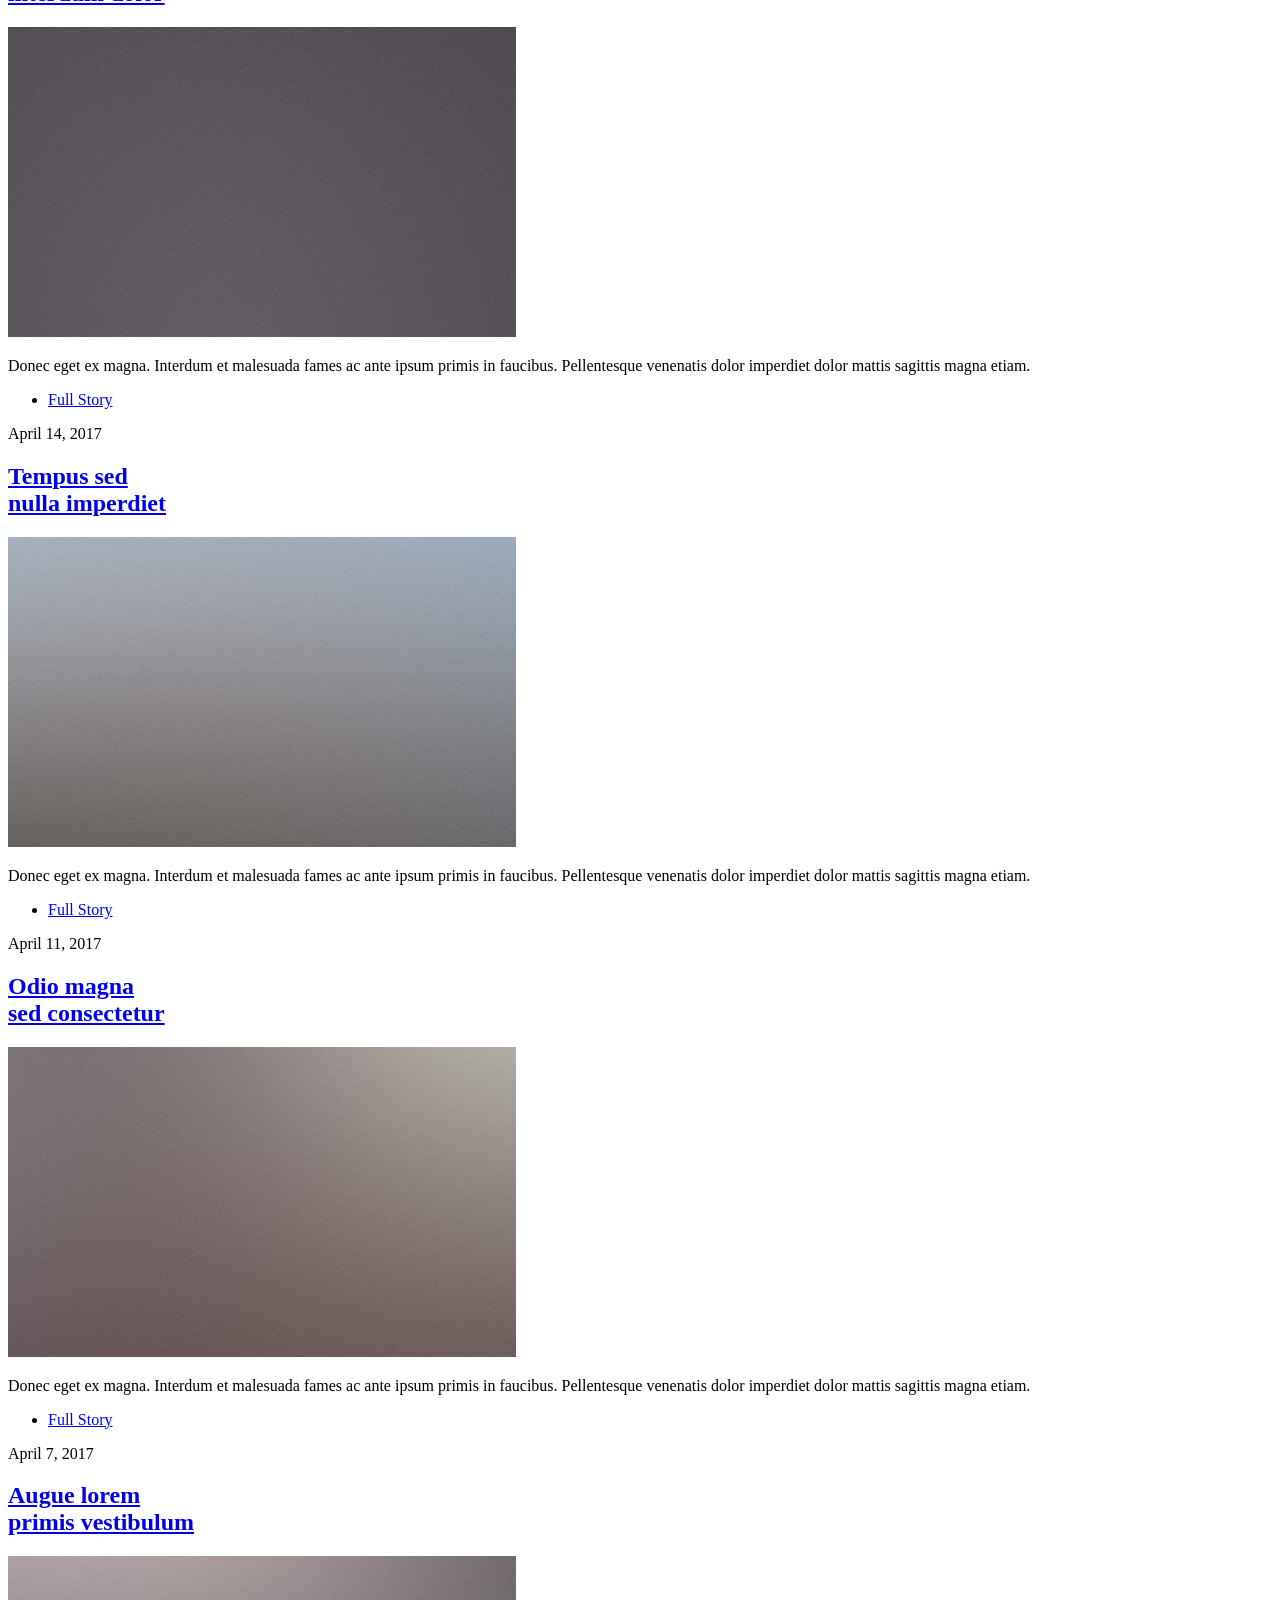
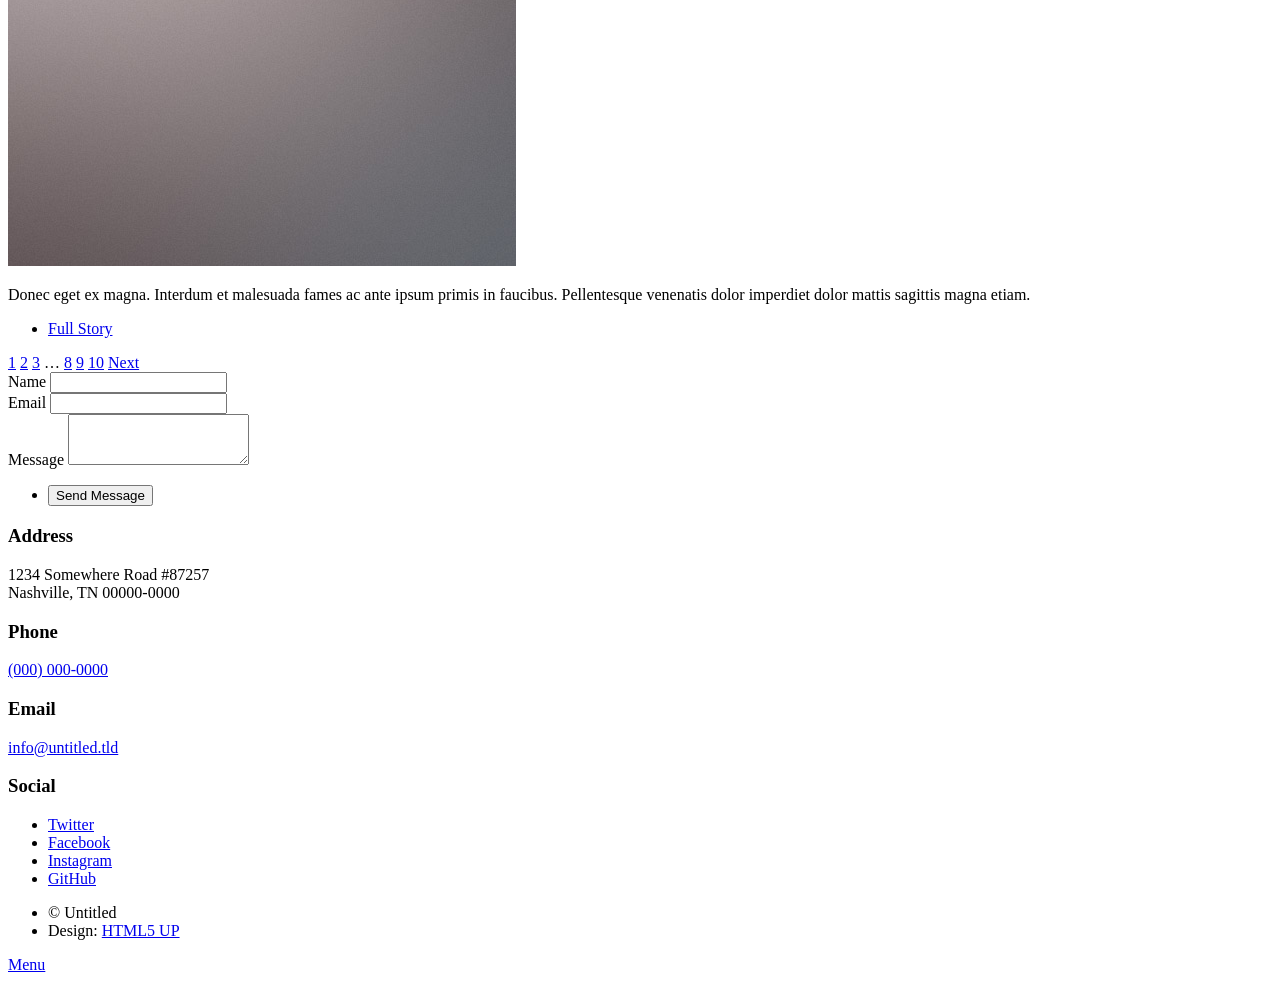
==== commit be715111: "Add portfolio overview sections" ====
--- a/index.html
+++ b/index.html
@@ -78,29 +78,29 @@
 						<!-- Posts -->
 							<section class="posts">
 								<article>
-									<header>
-										<span class="date">April 24, 2017</span>
-										<h2><a href="#">Sed magna<br />
-										ipsum faucibus</a></h2>
-									</header>
-									<a href="#" class="image fit"><img src="images/pic02.jpg" alt="" /></a>
-									<p>Donec eget ex magna. Interdum et malesuada fames ac ante ipsum primis in faucibus. Pellentesque venenatis dolor imperdiet dolor mattis sagittis magna etiam.</p>
-									<ul class="actions special">
-										<li><a href="#" class="button">Full Story</a></li>
-									</ul>
-								</article>
-								<article>
-									<header>
-										<span class="date">April 22, 2017</span>
-										<h2><a href="#">Primis eget<br />
-										imperdiet lorem</a></h2>
-									</header>
-									<a href="#" class="image fit"><img src="images/pic03.jpg" alt="" /></a>
-									<p>Donec eget ex magna. Interdum et malesuada fames ac ante ipsum primis in faucibus. Pellentesque venenatis dolor imperdiet dolor mattis sagittis magna etiam.</p>
-									<ul class="actions special">
-										<li><a href="#" class="button">Full Story</a></li>
-									</ul>
-								</article>
+									<article>
+	<header>
+		<h2><a href="#">Brand Development & Visual Identity</a></h2>
+	</header>
+	<a href="#" class="image fit"><img src="images/pic02.jpg" alt="" /></a>
+	<p>Branding, style guides, marketing collateral, catalogs, signage, and visual identity systems developed across manufacturing, retail, and B2B environments.</p>
+</article>
+
+<article>
+	<header>
+		<h2><a href="#">Marketing Communications</a></h2>
+	</header>
+	<a href="#" class="image fit"><img src="images/pic03.jpg" alt="" /></a>
+	<p>Print and digital materials supporting sales, promotions, customer communication, retail displays, fundraising programs, and product marketing initiatives.</p>
+</article>
+
+<article>
+	<header>
+		<h2><a href="#">MBA & Business Strategy Projects</a></h2>
+	</header>
+	<a href="#" class="image fit"><img src="images/pic04.jpg" alt="" /></a>
+	<p>Academic and applied business work focused on strategy, marketing analysis, operations management, finance, business analytics, and simulation-based decision-making.</p>
+</article>
 								<article>
 									<header>
 										<span class="date">April 18, 2017</span>
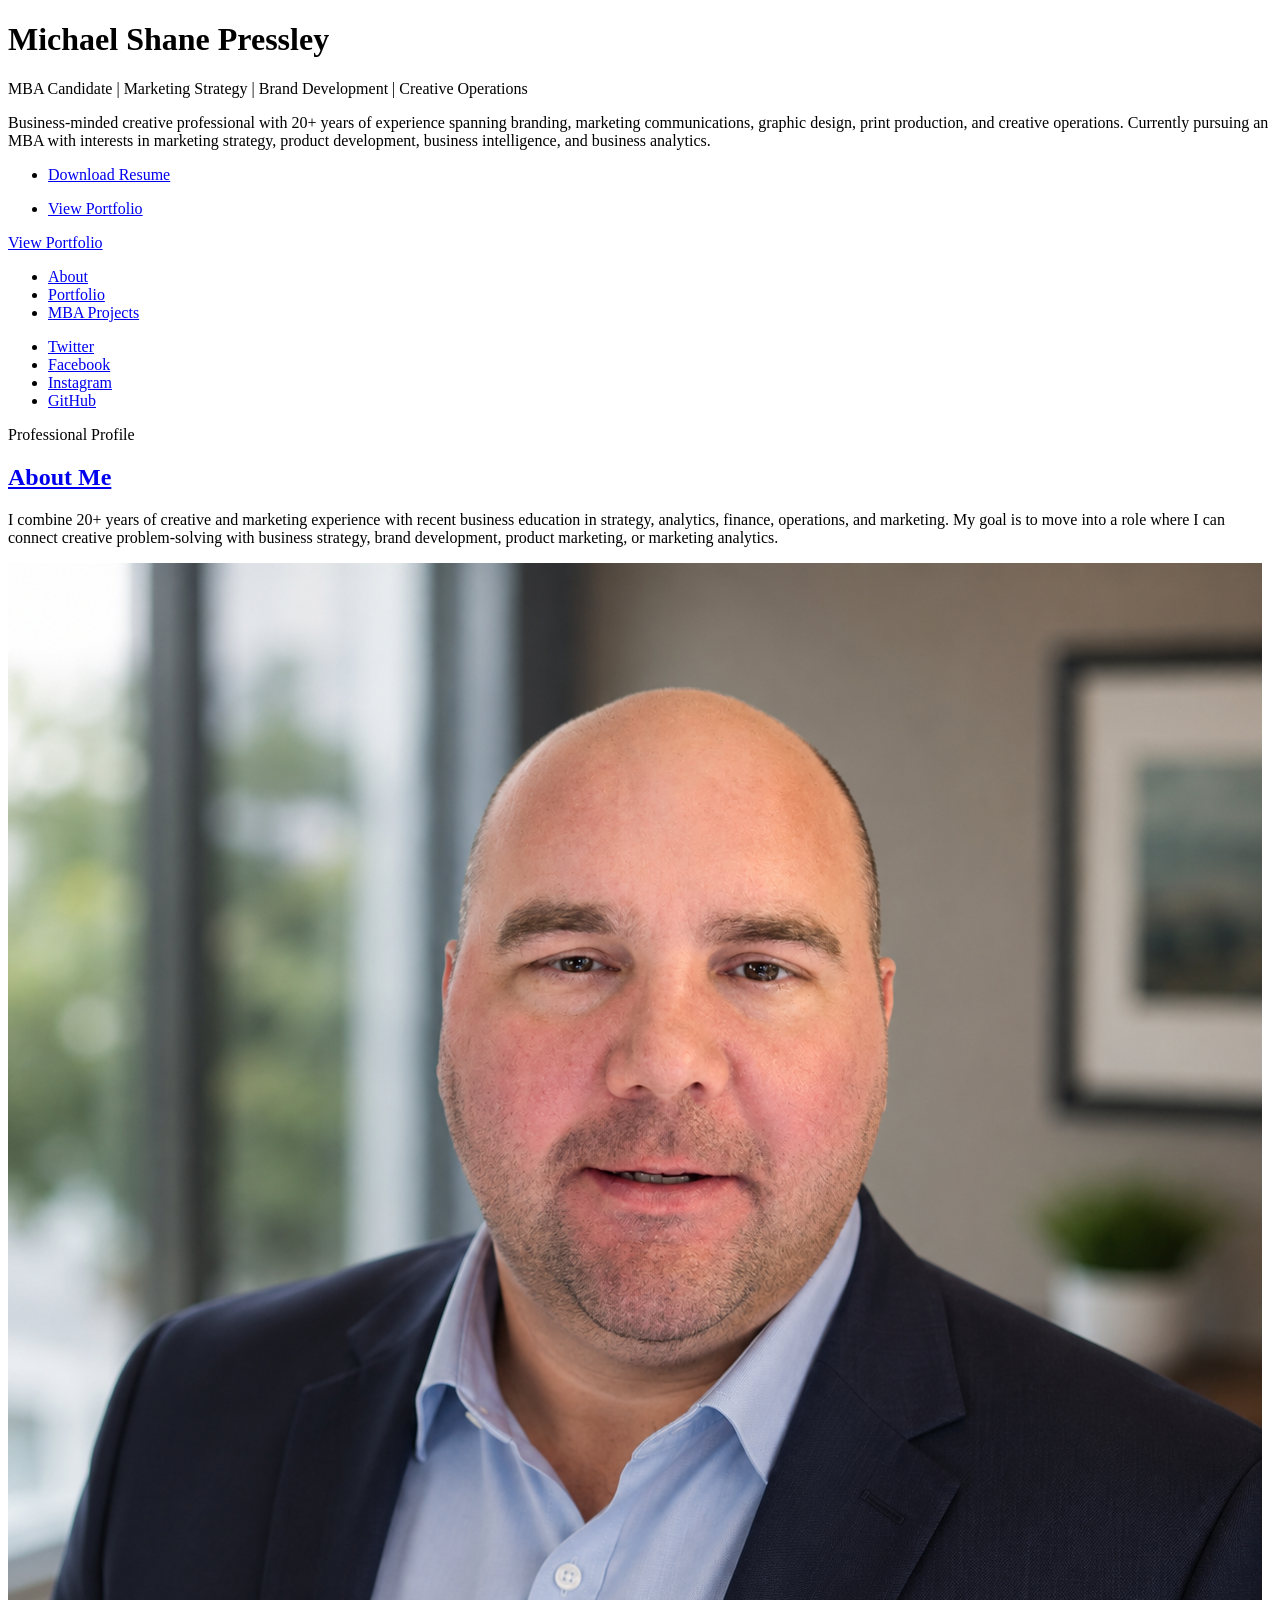
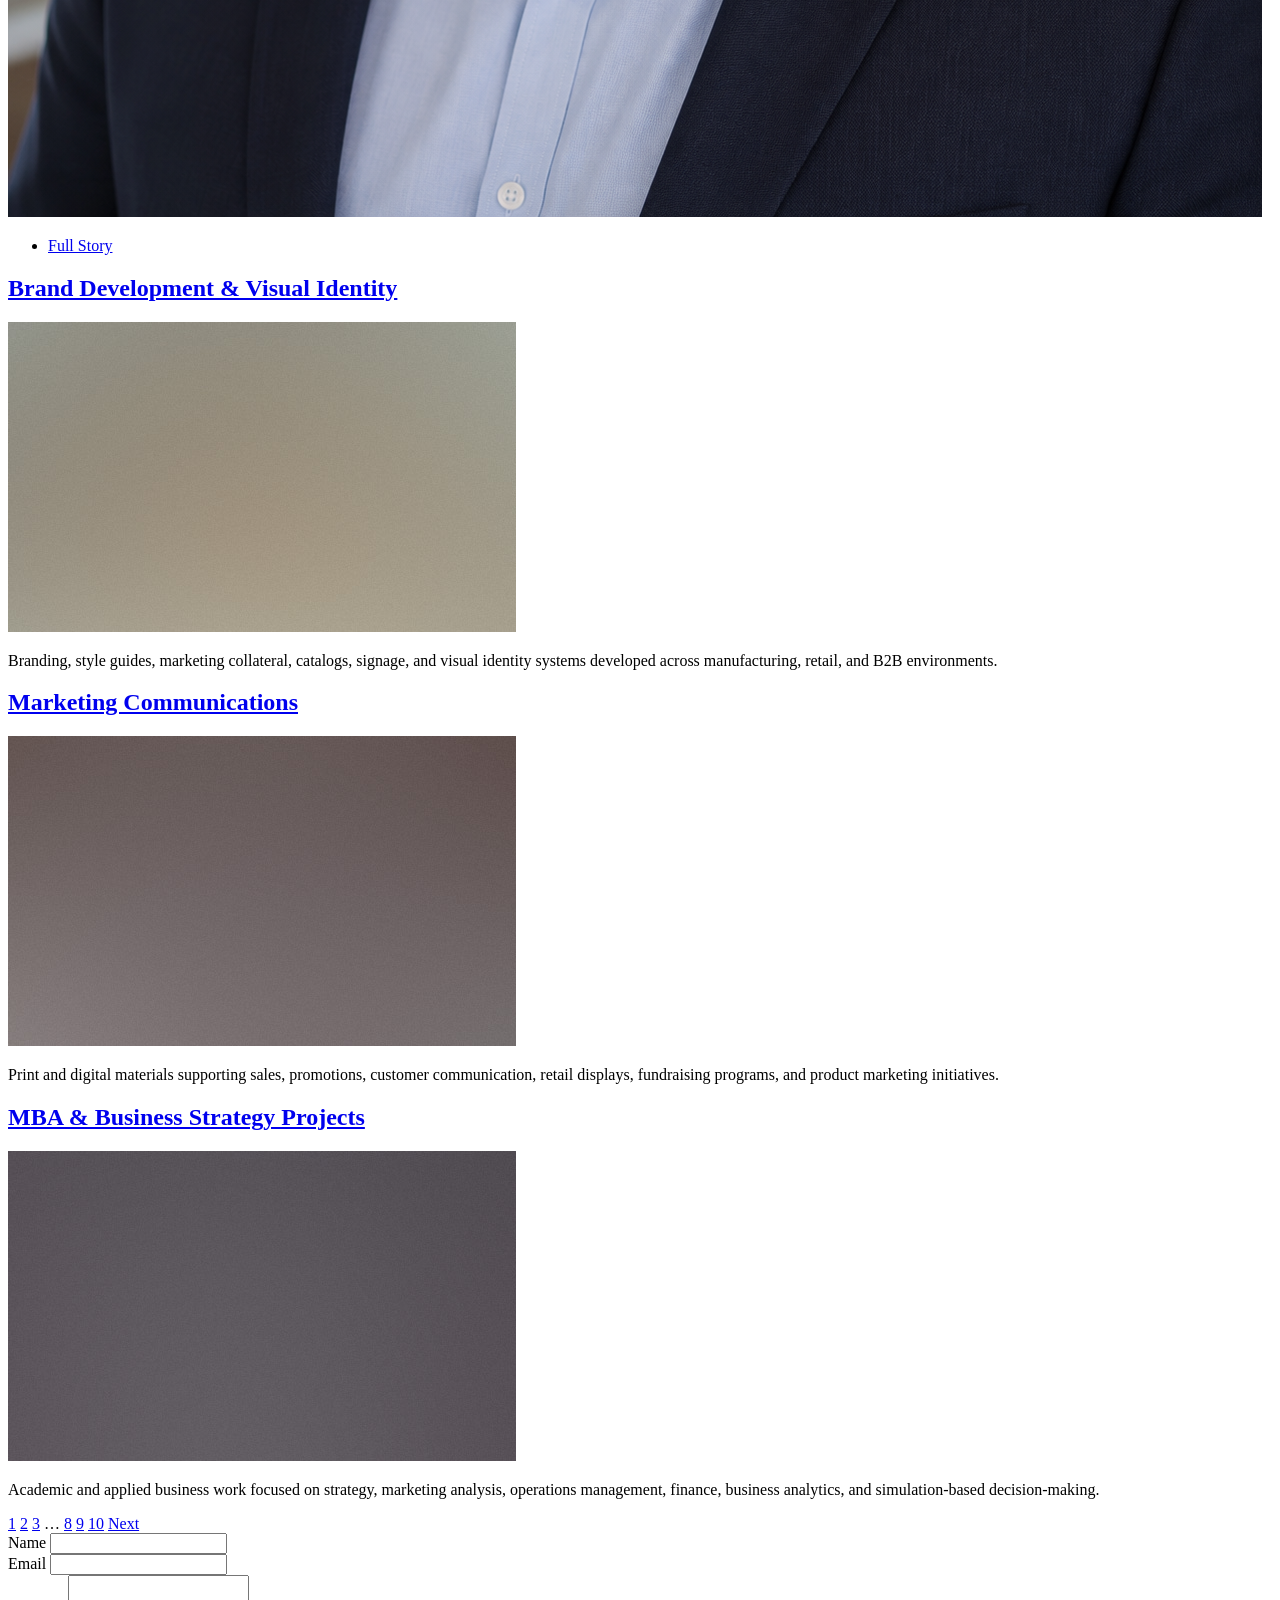
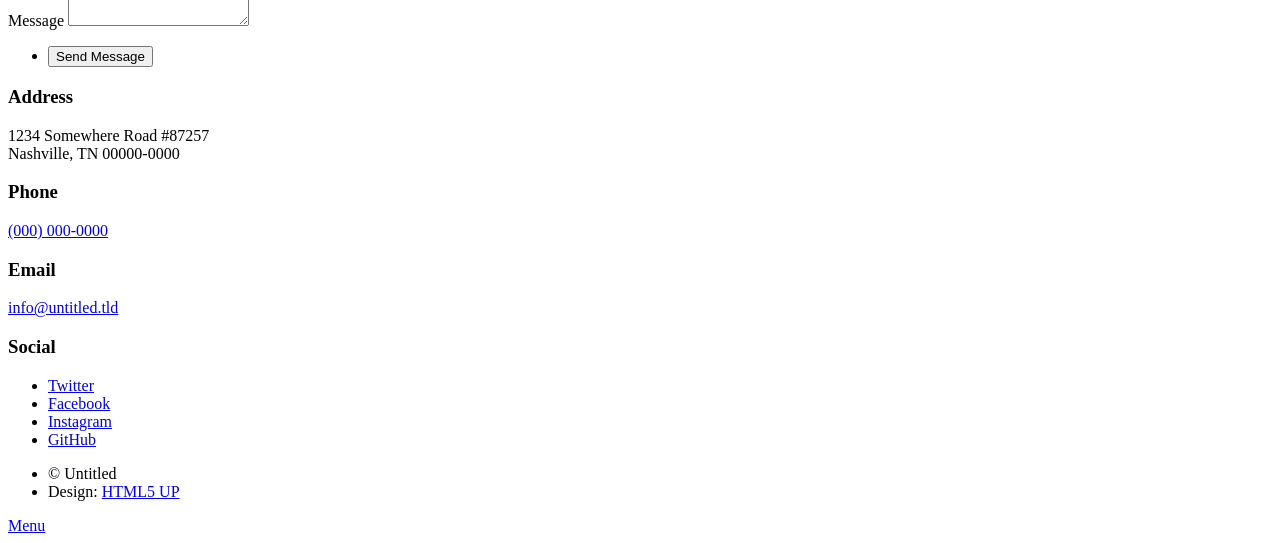
==== commit 6e0bcd91: "Fix portfolio card layout" ====
--- a/index.html
+++ b/index.html
@@ -76,80 +76,33 @@
 							</article>
 
 						<!-- Posts -->
-							<section class="posts">
-								<article>
-									<article>
-	<header>
-		<h2><a href="#">Brand Development & Visual Identity</a></h2>
-	</header>
-	<a href="#" class="image fit"><img src="images/pic02.jpg" alt="" /></a>
-	<p>Branding, style guides, marketing collateral, catalogs, signage, and visual identity systems developed across manufacturing, retail, and B2B environments.</p>
-</article>
+<section class="posts">
 
-<article>
-	<header>
-		<h2><a href="#">Marketing Communications</a></h2>
-	</header>
-	<a href="#" class="image fit"><img src="images/pic03.jpg" alt="" /></a>
-	<p>Print and digital materials supporting sales, promotions, customer communication, retail displays, fundraising programs, and product marketing initiatives.</p>
-</article>
+	<article>
+		<header>
+			<h2><a href="#">Brand Development & Visual Identity</a></h2>
+		</header>
+		<a href="#" class="image fit"><img src="images/pic02.jpg" alt="" /></a>
+		<p>Branding, style guides, marketing collateral, catalogs, signage, and visual identity systems developed across manufacturing, retail, and B2B environments.</p>
+	</article>
 
-<article>
-	<header>
-		<h2><a href="#">MBA & Business Strategy Projects</a></h2>
-	</header>
-	<a href="#" class="image fit"><img src="images/pic04.jpg" alt="" /></a>
-	<p>Academic and applied business work focused on strategy, marketing analysis, operations management, finance, business analytics, and simulation-based decision-making.</p>
-</article>
-								<article>
-									<header>
-										<span class="date">April 18, 2017</span>
-										<h2><a href="#">Ante mattis<br />
-										interdum dolor</a></h2>
-									</header>
-									<a href="#" class="image fit"><img src="images/pic04.jpg" alt="" /></a>
-									<p>Donec eget ex magna. Interdum et malesuada fames ac ante ipsum primis in faucibus. Pellentesque venenatis dolor imperdiet dolor mattis sagittis magna etiam.</p>
-									<ul class="actions special">
-										<li><a href="#" class="button">Full Story</a></li>
-									</ul>
-								</article>
-								<article>
-									<header>
-										<span class="date">April 14, 2017</span>
-										<h2><a href="#">Tempus sed<br />
-										nulla imperdiet</a></h2>
-									</header>
-									<a href="#" class="image fit"><img src="images/pic05.jpg" alt="" /></a>
-									<p>Donec eget ex magna. Interdum et malesuada fames ac ante ipsum primis in faucibus. Pellentesque venenatis dolor imperdiet dolor mattis sagittis magna etiam.</p>
-									<ul class="actions special">
-										<li><a href="#" class="button">Full Story</a></li>
-									</ul>
-								</article>
-								<article>
-									<header>
-										<span class="date">April 11, 2017</span>
-										<h2><a href="#">Odio magna<br />
-										sed consectetur</a></h2>
-									</header>
-									<a href="#" class="image fit"><img src="images/pic06.jpg" alt="" /></a>
-									<p>Donec eget ex magna. Interdum et malesuada fames ac ante ipsum primis in faucibus. Pellentesque venenatis dolor imperdiet dolor mattis sagittis magna etiam.</p>
-									<ul class="actions special">
-										<li><a href="#" class="button">Full Story</a></li>
-									</ul>
-								</article>
-								<article>
-									<header>
-										<span class="date">April 7, 2017</span>
-										<h2><a href="#">Augue lorem<br />
-										primis vestibulum</a></h2>
-									</header>
-									<a href="#" class="image fit"><img src="images/pic07.jpg" alt="" /></a>
-									<p>Donec eget ex magna. Interdum et malesuada fames ac ante ipsum primis in faucibus. Pellentesque venenatis dolor imperdiet dolor mattis sagittis magna etiam.</p>
-									<ul class="actions special">
-										<li><a href="#" class="button">Full Story</a></li>
-									</ul>
-								</article>
-							</section>
+	<article>
+		<header>
+			<h2><a href="#">Marketing Communications</a></h2>
+		</header>
+		<a href="#" class="image fit"><img src="images/pic03.jpg" alt="" /></a>
+		<p>Print and digital materials supporting sales, promotions, customer communication, retail displays, fundraising programs, and product marketing initiatives.</p>
+	</article>
+
+	<article>
+		<header>
+			<h2><a href="#">MBA & Business Strategy Projects</a></h2>
+		</header>
+		<a href="#" class="image fit"><img src="images/pic04.jpg" alt="" /></a>
+		<p>Academic and applied business work focused on strategy, marketing analysis, operations management, finance, business analytics, and simulation-based decision-making.</p>
+	</article>
+
+</section>
 
 						<!-- Footer -->
 							<footer>
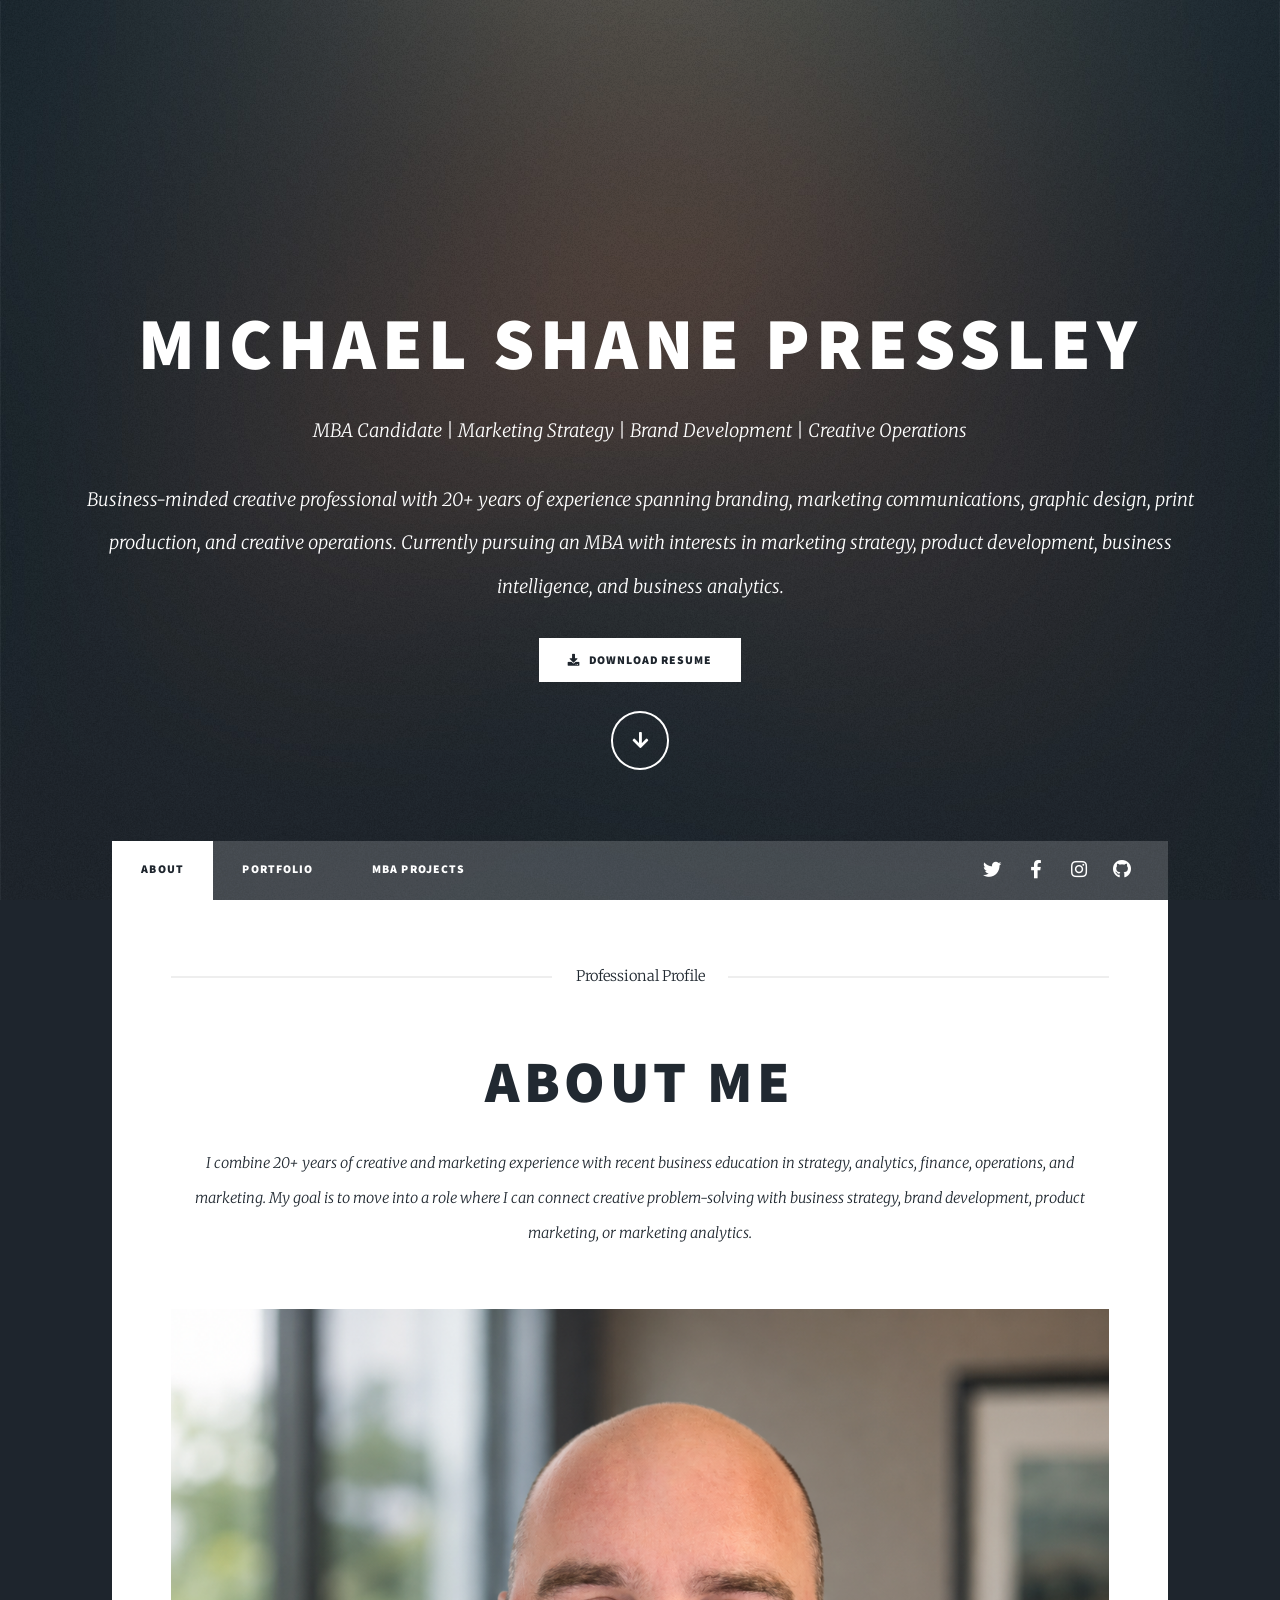
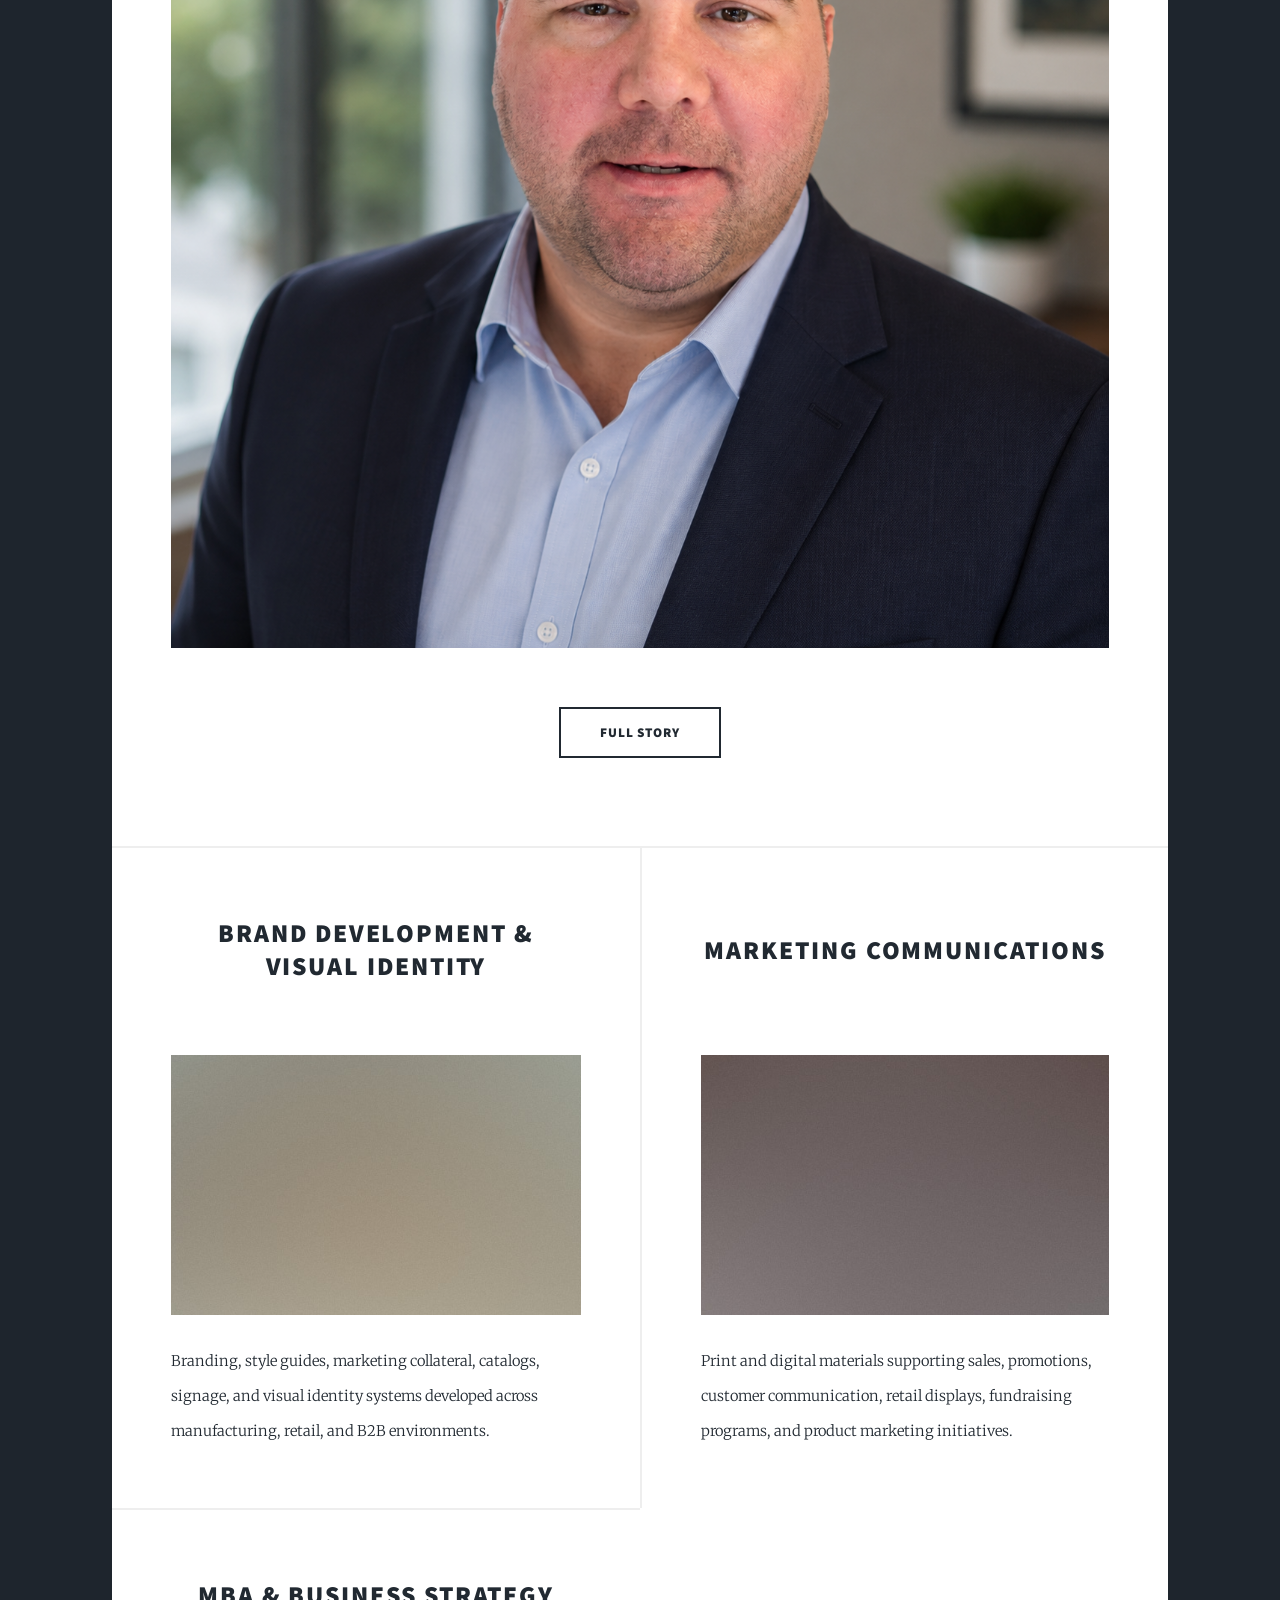
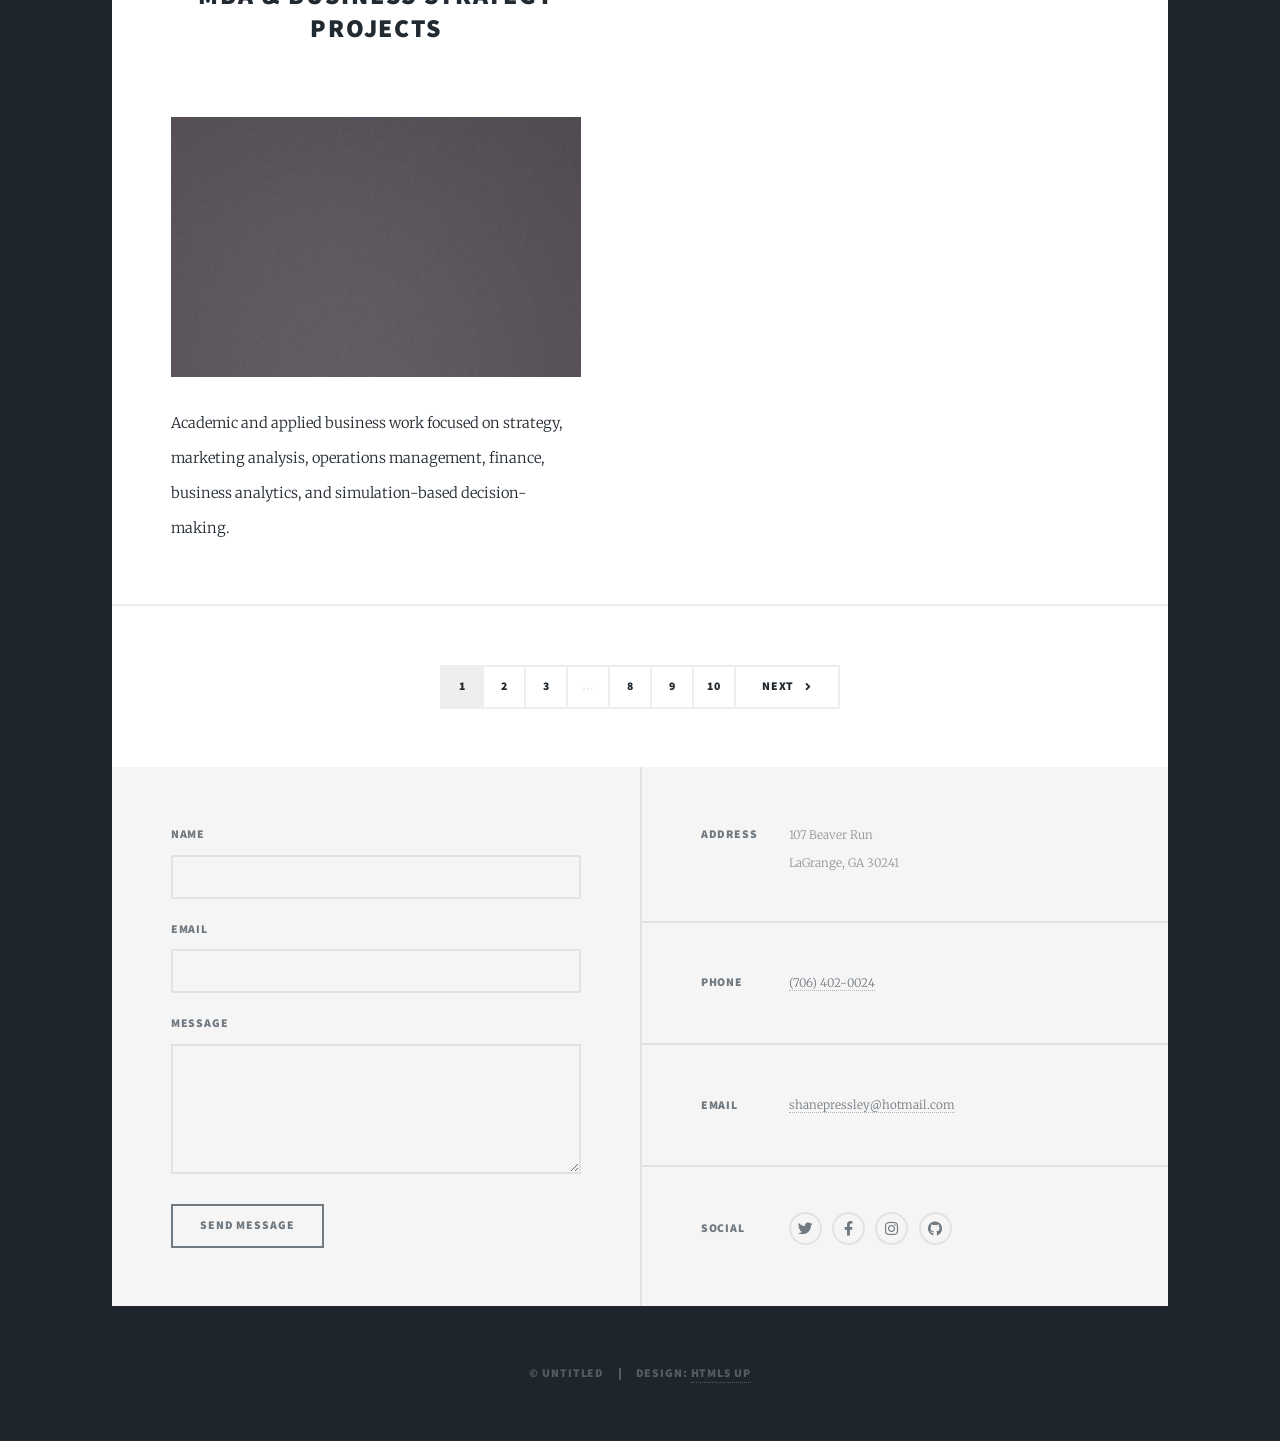
==== commit 5a09ab40: "Update index.html" ====
--- a/index.html
+++ b/index.html
@@ -6,7 +6,7 @@
 -->
 <html>
 	<head>
-		<title>Michael Shane Pressley</title>
+		<title>Michael Shane Pressley | MBA Candidate | Marketing Strategy & Business Analytics</title>
 		<meta charset="utf-8" />
 		<meta name="viewport" content="width=device-width, initial-scale=1, user-scalable=no" />
 		<link rel="stylesheet" href="assets/css/main.css" />
@@ -147,16 +147,16 @@
 						<section class="split contact">
 							<section class="alt">
 								<h3>Address</h3>
-								<p>1234 Somewhere Road #87257<br />
-								Nashville, TN 00000-0000</p>
+								<p>107 Beaver Run<br />
+								LaGrange, GA 30241</p>
 							</section>
 							<section>
 								<h3>Phone</h3>
-								<p><a href="#">(000) 000-0000</a></p>
+								<p><a href="#">(706) 402-0024</a></p>
 							</section>
 							<section>
 								<h3>Email</h3>
-								<p><a href="#">info@untitled.tld</a></p>
+								<p><a href="#">shanepressley@hotmail.com</a></p>
 							</section>
 							<section>
 								<h3>Social</h3>
--- a/assets/css/main.css
+++ b/assets/css/main.css
@@ -1,4689 +1,4721 @@
-@import url(fontawesome-all.min.css);
-@import url("https://fonts.googleapis.com/css?family=Merriweather:300,700,300italic,700italic|Source+Sans+Pro:900");
-
+@import url(fontawesome-all.min.css);
+@import url("https://fonts.googleapis.com/css?family=Merriweather:300,700,300italic,700italic|Source+Sans+Pro:900");
+
 /*
 	Massively by HTML5 UP
 	html5up.net | @ajlkn
 	Free for personal and commercial use under the CCA 3.0 license (html5up.net/license)
-*/
-
-html, body, div, span, applet, object,
-iframe, h1, h2, h3, h4, h5, h6, p, blockquote,
-pre, a, abbr, acronym, address, big, cite,
-code, del, dfn, em, img, ins, kbd, q, s, samp,
-small, strike, strong, sub, sup, tt, var, b,
-u, i, center, dl, dt, dd, ol, ul, li, fieldset,
-form, label, legend, table, caption, tbody,
-tfoot, thead, tr, th, td, article, aside,
-canvas, details, embed, figure, figcaption,
-footer, header, hgroup, menu, nav, output, ruby,
-section, summary, time, mark, audio, video {
-	margin: 0;
-	padding: 0;
-	border: 0;
-	font-size: 100%;
-	font: inherit;
-	vertical-align: baseline;}
-
-article, aside, details, figcaption, figure,
-footer, header, hgroup, menu, nav, section {
-	display: block;}
-
-body {
-	line-height: 1;
-}
-
-ol, ul {
-	list-style: none;
-}
-
-blockquote, q {
-	quotes: none;
-}
-
-	blockquote:before, blockquote:after, q:before, q:after {
-		content: '';
-		content: none;
-	}
-
-table {
-	border-collapse: collapse;
-	border-spacing: 0;
-}
-
-body {
-	-webkit-text-size-adjust: none;
-}
-
-mark {
-	background-color: transparent;
-	color: inherit;
-}
-
-input::-moz-focus-inner {
-	border: 0;
-	padding: 0;
-}
-
-input, select, textarea {
-	-moz-appearance: none;
-	-webkit-appearance: none;
-	-ms-appearance: none;
-	appearance: none;
-}
-
-/* Basic */
-
-	@-ms-viewport {
-		width: device-width;
-	}
-
-	body {
-		-ms-overflow-style: scrollbar;
-	}
-
-	@media screen and (max-width: 480px) {
-
-		html, body {
-			min-width: 320px;
-		}
-
-	}
-
-	html {
-		box-sizing: border-box;
-	}
-
-	*, *:before, *:after {
-		box-sizing: inherit;
-	}
-
-	body {
-		background-color: #1e252d;
-	}
-
-		body.is-preload *, body.is-preload *:before, body.is-preload *:after {
-			-moz-animation: none !important;
-			-webkit-animation: none !important;
-			-ms-animation: none !important;
-			animation: none !important;
-			-moz-transition: none !important;
-			-webkit-transition: none !important;
-			-ms-transition: none !important;
-			transition: none !important;
-		}
-
-/* Type */
-
-	html {
-		font-size: 16pt;
-	}
-
-		@media screen and (max-width: 1680px) {
-
-			html {
-				font-size: 12pt;
-			}
-
-		}
-
-		@media screen and (max-width: 1280px) {
-
-			html {
-				font-size: 11pt;
-			}
-
-		}
-
-		@media screen and (max-width: 360px) {
-
-			html {
-				font-size: 10pt;
-			}
-
-		}
-
-	body {
-		color: #212931;
-	}
-
-	body, input, select, textarea {
-		font-family: "Merriweather", Georgia, serif;
-		font-weight: 300;
-		font-size: 1rem;
-		line-height: 2.375;
-	}
-
-	a {
-		-moz-transition: color 0.2s ease-in-out, background-color 0.2s ease-in-out, border-color 0.2s ease-in-out, box-shadow 0.2s ease-in-out;
-		-webkit-transition: color 0.2s ease-in-out, background-color 0.2s ease-in-out, border-color 0.2s ease-in-out, box-shadow 0.2s ease-in-out;
-		-ms-transition: color 0.2s ease-in-out, background-color 0.2s ease-in-out, border-color 0.2s ease-in-out, box-shadow 0.2s ease-in-out;
-		transition: color 0.2s ease-in-out, background-color 0.2s ease-in-out, border-color 0.2s ease-in-out, box-shadow 0.2s ease-in-out;
-		border-bottom: dotted 1px;
-		text-decoration: none;
-	}
-
-		a:hover {
-			border-bottom-color: transparent;
-		}
-
-	strong, b {
-		font-weight: 600;
-	}
-
-	em, i {
-		font-style: italic;
-	}
-
-	p {
-		text-align: justify;
-		margin: 0 0 2rem 0;
-	}
-
-	h1, h2, h3, h4, h5, h6 {
-		font-family: "Source Sans Pro", Helvetica, sans-serif;
-		font-weight: 900;
-		line-height: 1.5;
-		letter-spacing: 0.075em;
-		text-transform: uppercase;
-		margin: 0 0 1rem 0;
-	}
-
-		h1 a, h2 a, h3 a, h4 a, h5 a, h6 a {
-			border-bottom: 0;
-			color: inherit;
-			text-decoration: none;
-		}
-
-	h1 {
-		font-size: 4rem;
-		line-height: 1.1;
-		margin: 0 0 2rem 0;
-	}
-
-	h2 {
-		font-size: 1.75rem;
-		line-height: 1.3;
-		margin: 0 0 1.5rem 0;
-	}
-
-	h3 {
-		font-size: 1.25rem;
-		margin: 0 0 1.5rem 0;
-	}
-
-	h4 {
-		font-size: 1rem;
-	}
-
-	h5 {
-		font-size: 0.9rem;
-	}
-
-	h6 {
-		font-size: 0.8rem;
-	}
-
-	sub {
-		font-size: 0.8rem;
-		position: relative;
-		top: 0.5rem;
-	}
-
-	sup {
-		font-size: 0.8rem;
-		position: relative;
-		top: -0.5rem;
-	}
-
-	blockquote {
-		border-left: solid 4px;
-		font-style: italic;
-		margin: 0 0 2rem 0;
-		padding: 0.5rem 0 0.5rem 2rem;
-	}
-
-	code {
-		border: solid 2px;
-		font-family: "Courier New", monospace;
-		font-size: 0.9rem;
-		margin: 0 0.25rem;
-		padding: 0.25rem 0.65rem;
-	}
-
-	pre {
-		-webkit-overflow-scrolling: touch;
-		font-family: "Courier New", monospace;
-		font-size: 0.9rem;
-		margin: 0 0 2rem 0;
-	}
-
-		pre code {
-			display: block;
-			line-height: 1.75;
-			padding: 1rem 1.5rem;
-			overflow-x: auto;
-		}
-
-	hr {
-		border: 0;
-		border-bottom: solid 2px;
-		margin: 3rem 0;
-	}
-
-		hr.major {
-			margin: 5rem 0;
-		}
-
-	.align-left {
-		text-align: left;
-	}
-
-	.align-center {
-		text-align: center;
-	}
-
-	.align-right {
-		text-align: right;
-	}
-
-	input, select, textarea {
-		color: #212931;
-	}
-
-	a {
-		color: #212931;
-		border-bottom-color: rgba(33, 41, 49, 0.5);
-	}
-
-		a:hover {
-			border-bottom-color: transparent;
-			color: #18bfef !important;
-		}
-
-	strong, b {
-		color: #212931;
-	}
-
-	h1, h2, h3, h4, h5, h6 {
-		color: #212931;
-	}
-
-	blockquote {
-		border-left-color: #eeeeee;
-	}
-
-	code {
-		background: rgba(220, 220, 220, 0.25);
-		border-color: #eeeeee;
-	}
-
-	hr {
-		border-bottom-color: #eeeeee;
-	}
-
-/* Row */
-
-	.row {
-		display: flex;
-		flex-wrap: wrap;
-		box-sizing: border-box;
-		align-items: stretch;
-	}
-
-		.row > * {
-			box-sizing: border-box;
-		}
-
-		.row.gtr-uniform > * > :last-child {
-			margin-bottom: 0;
-		}
-
-		.row.aln-left {
-			justify-content: flex-start;
-		}
-
-		.row.aln-center {
-			justify-content: center;
-		}
-
-		.row.aln-right {
-			justify-content: flex-end;
-		}
-
-		.row.aln-top {
-			align-items: flex-start;
-		}
-
-		.row.aln-middle {
-			align-items: center;
-		}
-
-		.row.aln-bottom {
-			align-items: flex-end;
-		}
-
-		.row > .imp {
-			order: -1;
-		}
-
-		.row > .col-1 {
-			width: 8.33333%;
-		}
-
-		.row > .off-1 {
-			margin-left: 8.33333%;
-		}
-
-		.row > .col-2 {
-			width: 16.66667%;
-		}
-
-		.row > .off-2 {
-			margin-left: 16.66667%;
-		}
-
-		.row > .col-3 {
-			width: 25%;
-		}
-
-		.row > .off-3 {
-			margin-left: 25%;
-		}
-
-		.row > .col-4 {
-			width: 33.33333%;
-		}
-
-		.row > .off-4 {
-			margin-left: 33.33333%;
-		}
-
-		.row > .col-5 {
-			width: 41.66667%;
-		}
-
-		.row > .off-5 {
-			margin-left: 41.66667%;
-		}
-
-		.row > .col-6 {
-			width: 50%;
-		}
-
-		.row > .off-6 {
-			margin-left: 50%;
-		}
-
-		.row > .col-7 {
-			width: 58.33333%;
-		}
-
-		.row > .off-7 {
-			margin-left: 58.33333%;
-		}
-
-		.row > .col-8 {
-			width: 66.66667%;
-		}
-
-		.row > .off-8 {
-			margin-left: 66.66667%;
-		}
-
-		.row > .col-9 {
-			width: 75%;
-		}
-
-		.row > .off-9 {
-			margin-left: 75%;
-		}
-
-		.row > .col-10 {
-			width: 83.33333%;
-		}
-
-		.row > .off-10 {
-			margin-left: 83.33333%;
-		}
-
-		.row > .col-11 {
-			width: 91.66667%;
-		}
-
-		.row > .off-11 {
-			margin-left: 91.66667%;
-		}
-
-		.row > .col-12 {
-			width: 100%;
-		}
-
-		.row > .off-12 {
-			margin-left: 100%;
-		}
-
-		.row.gtr-0 {
-			margin-top: 0;
-			margin-left: 0rem;
-		}
-
-			.row.gtr-0 > * {
-				padding: 0 0 0 0rem;
-			}
-
-			.row.gtr-0.gtr-uniform {
-				margin-top: 0rem;
-			}
-
-				.row.gtr-0.gtr-uniform > * {
-					padding-top: 0rem;
-				}
-
-		.row.gtr-25 {
-			margin-top: 0;
-			margin-left: -0.375rem;
-		}
-
-			.row.gtr-25 > * {
-				padding: 0 0 0 0.375rem;
-			}
-
-			.row.gtr-25.gtr-uniform {
-				margin-top: -0.375rem;
-			}
-
-				.row.gtr-25.gtr-uniform > * {
-					padding-top: 0.375rem;
-				}
-
-		.row.gtr-50 {
-			margin-top: 0;
-			margin-left: -0.75rem;
-		}
-
-			.row.gtr-50 > * {
-				padding: 0 0 0 0.75rem;
-			}
-
-			.row.gtr-50.gtr-uniform {
-				margin-top: -0.75rem;
-			}
-
-				.row.gtr-50.gtr-uniform > * {
-					padding-top: 0.75rem;
-				}
-
-		.row {
-			margin-top: 0;
-			margin-left: -1.5rem;
-		}
-
-			.row > * {
-				padding: 0 0 0 1.5rem;
-			}
-
-			.row.gtr-uniform {
-				margin-top: -1.5rem;
-			}
-
-				.row.gtr-uniform > * {
-					padding-top: 1.5rem;
-				}
-
-		.row.gtr-150 {
-			margin-top: 0;
-			margin-left: -2.25rem;
-		}
-
-			.row.gtr-150 > * {
-				padding: 0 0 0 2.25rem;
-			}
-
-			.row.gtr-150.gtr-uniform {
-				margin-top: -2.25rem;
-			}
-
-				.row.gtr-150.gtr-uniform > * {
-					padding-top: 2.25rem;
-				}
-
-		.row.gtr-200 {
-			margin-top: 0;
-			margin-left: -3rem;
-		}
-
-			.row.gtr-200 > * {
-				padding: 0 0 0 3rem;
-			}
-
-			.row.gtr-200.gtr-uniform {
-				margin-top: -3rem;
-			}
-
-				.row.gtr-200.gtr-uniform > * {
-					padding-top: 3rem;
-				}
-
-		@media screen and (max-width: 1680px) {
-
-			.row {
-				display: flex;
-				flex-wrap: wrap;
-				box-sizing: border-box;
-				align-items: stretch;
-			}
-
-				.row > * {
-					box-sizing: border-box;
-				}
-
-				.row.gtr-uniform > * > :last-child {
-					margin-bottom: 0;
-				}
-
-				.row.aln-left {
-					justify-content: flex-start;
-				}
-
-				.row.aln-center {
-					justify-content: center;
-				}
-
-				.row.aln-right {
-					justify-content: flex-end;
-				}
-
-				.row.aln-top {
-					align-items: flex-start;
-				}
-
-				.row.aln-middle {
-					align-items: center;
-				}
-
-				.row.aln-bottom {
-					align-items: flex-end;
-				}
-
-				.row > .imp-xlarge {
-					order: -1;
-				}
-
-				.row > .col-1-xlarge {
-					width: 8.33333%;
-				}
-
-				.row > .off-1-xlarge {
-					margin-left: 8.33333%;
-				}
-
-				.row > .col-2-xlarge {
-					width: 16.66667%;
-				}
-
-				.row > .off-2-xlarge {
-					margin-left: 16.66667%;
-				}
-
-				.row > .col-3-xlarge {
-					width: 25%;
-				}
-
-				.row > .off-3-xlarge {
-					margin-left: 25%;
-				}
-
-				.row > .col-4-xlarge {
-					width: 33.33333%;
-				}
-
-				.row > .off-4-xlarge {
-					margin-left: 33.33333%;
-				}
-
-				.row > .col-5-xlarge {
-					width: 41.66667%;
-				}
-
-				.row > .off-5-xlarge {
-					margin-left: 41.66667%;
-				}
-
-				.row > .col-6-xlarge {
-					width: 50%;
-				}
-
-				.row > .off-6-xlarge {
-					margin-left: 50%;
-				}
-
-				.row > .col-7-xlarge {
-					width: 58.33333%;
-				}
-
-				.row > .off-7-xlarge {
-					margin-left: 58.33333%;
-				}
-
-				.row > .col-8-xlarge {
-					width: 66.66667%;
-				}
-
-				.row > .off-8-xlarge {
-					margin-left: 66.66667%;
-				}
-
-				.row > .col-9-xlarge {
-					width: 75%;
-				}
-
-				.row > .off-9-xlarge {
-					margin-left: 75%;
-				}
-
-				.row > .col-10-xlarge {
-					width: 83.33333%;
-				}
-
-				.row > .off-10-xlarge {
-					margin-left: 83.33333%;
-				}
-
-				.row > .col-11-xlarge {
-					width: 91.66667%;
-				}
-
-				.row > .off-11-xlarge {
-					margin-left: 91.66667%;
-				}
-
-				.row > .col-12-xlarge {
-					width: 100%;
-				}
-
-				.row > .off-12-xlarge {
-					margin-left: 100%;
-				}
-
-				.row.gtr-0 {
-					margin-top: 0;
-					margin-left: 0rem;
-				}
-
-					.row.gtr-0 > * {
-						padding: 0 0 0 0rem;
-					}
-
-					.row.gtr-0.gtr-uniform {
-						margin-top: 0rem;
-					}
-
-						.row.gtr-0.gtr-uniform > * {
-							padding-top: 0rem;
-						}
-
-				.row.gtr-25 {
-					margin-top: 0;
-					margin-left: -0.375rem;
-				}
-
-					.row.gtr-25 > * {
-						padding: 0 0 0 0.375rem;
-					}
-
-					.row.gtr-25.gtr-uniform {
-						margin-top: -0.375rem;
-					}
-
-						.row.gtr-25.gtr-uniform > * {
-							padding-top: 0.375rem;
-						}
-
-				.row.gtr-50 {
-					margin-top: 0;
-					margin-left: -0.75rem;
-				}
-
-					.row.gtr-50 > * {
-						padding: 0 0 0 0.75rem;
-					}
-
-					.row.gtr-50.gtr-uniform {
-						margin-top: -0.75rem;
-					}
-
-						.row.gtr-50.gtr-uniform > * {
-							padding-top: 0.75rem;
-						}
-
-				.row {
-					margin-top: 0;
-					margin-left: -1.5rem;
-				}
-
-					.row > * {
-						padding: 0 0 0 1.5rem;
-					}
-
-					.row.gtr-uniform {
-						margin-top: -1.5rem;
-					}
-
-						.row.gtr-uniform > * {
-							padding-top: 1.5rem;
-						}
-
-				.row.gtr-150 {
-					margin-top: 0;
-					margin-left: -2.25rem;
-				}
-
-					.row.gtr-150 > * {
-						padding: 0 0 0 2.25rem;
-					}
-
-					.row.gtr-150.gtr-uniform {
-						margin-top: -2.25rem;
-					}
-
-						.row.gtr-150.gtr-uniform > * {
-							padding-top: 2.25rem;
-						}
-
-				.row.gtr-200 {
-					margin-top: 0;
-					margin-left: -3rem;
-				}
-
-					.row.gtr-200 > * {
-						padding: 0 0 0 3rem;
-					}
-
-					.row.gtr-200.gtr-uniform {
-						margin-top: -3rem;
-					}
-
-						.row.gtr-200.gtr-uniform > * {
-							padding-top: 3rem;
-						}
-
-		}
-
-		@media screen and (max-width: 1280px) {
-
-			.row {
-				display: flex;
-				flex-wrap: wrap;
-				box-sizing: border-box;
-				align-items: stretch;
-			}
-
-				.row > * {
-					box-sizing: border-box;
-				}
-
-				.row.gtr-uniform > * > :last-child {
-					margin-bottom: 0;
-				}
-
-				.row.aln-left {
-					justify-content: flex-start;
-				}
-
-				.row.aln-center {
-					justify-content: center;
-				}
-
-				.row.aln-right {
-					justify-content: flex-end;
-				}
-
-				.row.aln-top {
-					align-items: flex-start;
-				}
-
-				.row.aln-middle {
-					align-items: center;
-				}
-
-				.row.aln-bottom {
-					align-items: flex-end;
-				}
-
-				.row > .imp-large {
-					order: -1;
-				}
-
-				.row > .col-1-large {
-					width: 8.33333%;
-				}
-
-				.row > .off-1-large {
-					margin-left: 8.33333%;
-				}
-
-				.row > .col-2-large {
-					width: 16.66667%;
-				}
-
-				.row > .off-2-large {
-					margin-left: 16.66667%;
-				}
-
-				.row > .col-3-large {
-					width: 25%;
-				}
-
-				.row > .off-3-large {
-					margin-left: 25%;
-				}
-
-				.row > .col-4-large {
-					width: 33.33333%;
-				}
-
-				.row > .off-4-large {
-					margin-left: 33.33333%;
-				}
-
-				.row > .col-5-large {
-					width: 41.66667%;
-				}
-
-				.row > .off-5-large {
-					margin-left: 41.66667%;
-				}
-
-				.row > .col-6-large {
-					width: 50%;
-				}
-
-				.row > .off-6-large {
-					margin-left: 50%;
-				}
-
-				.row > .col-7-large {
-					width: 58.33333%;
-				}
-
-				.row > .off-7-large {
-					margin-left: 58.33333%;
-				}
-
-				.row > .col-8-large {
-					width: 66.66667%;
-				}
-
-				.row > .off-8-large {
-					margin-left: 66.66667%;
-				}
-
-				.row > .col-9-large {
-					width: 75%;
-				}
-
-				.row > .off-9-large {
-					margin-left: 75%;
-				}
-
-				.row > .col-10-large {
-					width: 83.33333%;
-				}
-
-				.row > .off-10-large {
-					margin-left: 83.33333%;
-				}
-
-				.row > .col-11-large {
-					width: 91.66667%;
-				}
-
-				.row > .off-11-large {
-					margin-left: 91.66667%;
-				}
-
-				.row > .col-12-large {
-					width: 100%;
-				}
-
-				.row > .off-12-large {
-					margin-left: 100%;
-				}
-
-				.row.gtr-0 {
-					margin-top: 0;
-					margin-left: 0rem;
-				}
-
-					.row.gtr-0 > * {
-						padding: 0 0 0 0rem;
-					}
-
-					.row.gtr-0.gtr-uniform {
-						margin-top: 0rem;
-					}
-
-						.row.gtr-0.gtr-uniform > * {
-							padding-top: 0rem;
-						}
-
-				.row.gtr-25 {
-					margin-top: 0;
-					margin-left: -0.375rem;
-				}
-
-					.row.gtr-25 > * {
-						padding: 0 0 0 0.375rem;
-					}
-
-					.row.gtr-25.gtr-uniform {
-						margin-top: -0.375rem;
-					}
-
-						.row.gtr-25.gtr-uniform > * {
-							padding-top: 0.375rem;
-						}
-
-				.row.gtr-50 {
-					margin-top: 0;
-					margin-left: -0.75rem;
-				}
-
-					.row.gtr-50 > * {
-						padding: 0 0 0 0.75rem;
-					}
-
-					.row.gtr-50.gtr-uniform {
-						margin-top: -0.75rem;
-					}
-
-						.row.gtr-50.gtr-uniform > * {
-							padding-top: 0.75rem;
-						}
-
-				.row {
-					margin-top: 0;
-					margin-left: -1.5rem;
-				}
-
-					.row > * {
-						padding: 0 0 0 1.5rem;
-					}
-
-					.row.gtr-uniform {
-						margin-top: -1.5rem;
-					}
-
-						.row.gtr-uniform > * {
-							padding-top: 1.5rem;
-						}
-
-				.row.gtr-150 {
-					margin-top: 0;
-					margin-left: -2.25rem;
-				}
-
-					.row.gtr-150 > * {
-						padding: 0 0 0 2.25rem;
-					}
-
-					.row.gtr-150.gtr-uniform {
-						margin-top: -2.25rem;
-					}
-
-						.row.gtr-150.gtr-uniform > * {
-							padding-top: 2.25rem;
-						}
-
-				.row.gtr-200 {
-					margin-top: 0;
-					margin-left: -3rem;
-				}
-
-					.row.gtr-200 > * {
-						padding: 0 0 0 3rem;
-					}
-
-					.row.gtr-200.gtr-uniform {
-						margin-top: -3rem;
-					}
-
-						.row.gtr-200.gtr-uniform > * {
-							padding-top: 3rem;
-						}
-
-		}
-
-		@media screen and (max-width: 980px) {
-
-			.row {
-				display: flex;
-				flex-wrap: wrap;
-				box-sizing: border-box;
-				align-items: stretch;
-			}
-
-				.row > * {
-					box-sizing: border-box;
-				}
-
-				.row.gtr-uniform > * > :last-child {
-					margin-bottom: 0;
-				}
-
-				.row.aln-left {
-					justify-content: flex-start;
-				}
-
-				.row.aln-center {
-					justify-content: center;
-				}
-
-				.row.aln-right {
-					justify-content: flex-end;
-				}
-
-				.row.aln-top {
-					align-items: flex-start;
-				}
-
-				.row.aln-middle {
-					align-items: center;
-				}
-
-				.row.aln-bottom {
-					align-items: flex-end;
-				}
-
-				.row > .imp-medium {
-					order: -1;
-				}
-
-				.row > .col-1-medium {
-					width: 8.33333%;
-				}
-
-				.row > .off-1-medium {
-					margin-left: 8.33333%;
-				}
-
-				.row > .col-2-medium {
-					width: 16.66667%;
-				}
-
-				.row > .off-2-medium {
-					margin-left: 16.66667%;
-				}
-
-				.row > .col-3-medium {
-					width: 25%;
-				}
-
-				.row > .off-3-medium {
-					margin-left: 25%;
-				}
-
-				.row > .col-4-medium {
-					width: 33.33333%;
-				}
-
-				.row > .off-4-medium {
-					margin-left: 33.33333%;
-				}
-
-				.row > .col-5-medium {
-					width: 41.66667%;
-				}
-
-				.row > .off-5-medium {
-					margin-left: 41.66667%;
-				}
-
-				.row > .col-6-medium {
-					width: 50%;
-				}
-
-				.row > .off-6-medium {
-					margin-left: 50%;
-				}
-
-				.row > .col-7-medium {
-					width: 58.33333%;
-				}
-
-				.row > .off-7-medium {
-					margin-left: 58.33333%;
-				}
-
-				.row > .col-8-medium {
-					width: 66.66667%;
-				}
-
-				.row > .off-8-medium {
-					margin-left: 66.66667%;
-				}
-
-				.row > .col-9-medium {
-					width: 75%;
-				}
-
-				.row > .off-9-medium {
-					margin-left: 75%;
-				}
-
-				.row > .col-10-medium {
-					width: 83.33333%;
-				}
-
-				.row > .off-10-medium {
-					margin-left: 83.33333%;
-				}
-
-				.row > .col-11-medium {
-					width: 91.66667%;
-				}
-
-				.row > .off-11-medium {
-					margin-left: 91.66667%;
-				}
-
-				.row > .col-12-medium {
-					width: 100%;
-				}
-
-				.row > .off-12-medium {
-					margin-left: 100%;
-				}
-
-				.row.gtr-0 {
-					margin-top: 0;
-					margin-left: 0rem;
-				}
-
-					.row.gtr-0 > * {
-						padding: 0 0 0 0rem;
-					}
-
-					.row.gtr-0.gtr-uniform {
-						margin-top: 0rem;
-					}
-
-						.row.gtr-0.gtr-uniform > * {
-							padding-top: 0rem;
-						}
-
-				.row.gtr-25 {
-					margin-top: 0;
-					margin-left: -0.375rem;
-				}
-
-					.row.gtr-25 > * {
-						padding: 0 0 0 0.375rem;
-					}
-
-					.row.gtr-25.gtr-uniform {
-						margin-top: -0.375rem;
-					}
-
-						.row.gtr-25.gtr-uniform > * {
-							padding-top: 0.375rem;
-						}
-
-				.row.gtr-50 {
-					margin-top: 0;
-					margin-left: -0.75rem;
-				}
-
-					.row.gtr-50 > * {
-						padding: 0 0 0 0.75rem;
-					}
-
-					.row.gtr-50.gtr-uniform {
-						margin-top: -0.75rem;
-					}
-
-						.row.gtr-50.gtr-uniform > * {
-							padding-top: 0.75rem;
-						}
-
-				.row {
-					margin-top: 0;
-					margin-left: -1.5rem;
-				}
-
-					.row > * {
-						padding: 0 0 0 1.5rem;
-					}
-
-					.row.gtr-uniform {
-						margin-top: -1.5rem;
-					}
-
-						.row.gtr-uniform > * {
-							padding-top: 1.5rem;
-						}
-
-				.row.gtr-150 {
-					margin-top: 0;
-					margin-left: -2.25rem;
-				}
-
-					.row.gtr-150 > * {
-						padding: 0 0 0 2.25rem;
-					}
-
-					.row.gtr-150.gtr-uniform {
-						margin-top: -2.25rem;
-					}
-
-						.row.gtr-150.gtr-uniform > * {
-							padding-top: 2.25rem;
-						}
-
-				.row.gtr-200 {
-					margin-top: 0;
-					margin-left: -3rem;
-				}
-
-					.row.gtr-200 > * {
-						padding: 0 0 0 3rem;
-					}
-
-					.row.gtr-200.gtr-uniform {
-						margin-top: -3rem;
-					}
-
-						.row.gtr-200.gtr-uniform > * {
-							padding-top: 3rem;
-						}
-
-		}
-
-		@media screen and (max-width: 736px) {
-
-			.row {
-				display: flex;
-				flex-wrap: wrap;
-				box-sizing: border-box;
-				align-items: stretch;
-			}
-
-				.row > * {
-					box-sizing: border-box;
-				}
-
-				.row.gtr-uniform > * > :last-child {
-					margin-bottom: 0;
-				}
-
-				.row.aln-left {
-					justify-content: flex-start;
-				}
-
-				.row.aln-center {
-					justify-content: center;
-				}
-
-				.row.aln-right {
-					justify-content: flex-end;
-				}
-
-				.row.aln-top {
-					align-items: flex-start;
-				}
-
-				.row.aln-middle {
-					align-items: center;
-				}
-
-				.row.aln-bottom {
-					align-items: flex-end;
-				}
-
-				.row > .imp-small {
-					order: -1;
-				}
-
-				.row > .col-1-small {
-					width: 8.33333%;
-				}
-
-				.row > .off-1-small {
-					margin-left: 8.33333%;
-				}
-
-				.row > .col-2-small {
-					width: 16.66667%;
-				}
-
-				.row > .off-2-small {
-					margin-left: 16.66667%;
-				}
-
-				.row > .col-3-small {
-					width: 25%;
-				}
-
-				.row > .off-3-small {
-					margin-left: 25%;
-				}
-
-				.row > .col-4-small {
-					width: 33.33333%;
-				}
-
-				.row > .off-4-small {
-					margin-left: 33.33333%;
-				}
-
-				.row > .col-5-small {
-					width: 41.66667%;
-				}
-
-				.row > .off-5-small {
-					margin-left: 41.66667%;
-				}
-
-				.row > .col-6-small {
-					width: 50%;
-				}
-
-				.row > .off-6-small {
-					margin-left: 50%;
-				}
-
-				.row > .col-7-small {
-					width: 58.33333%;
-				}
-
-				.row > .off-7-small {
-					margin-left: 58.33333%;
-				}
-
-				.row > .col-8-small {
-					width: 66.66667%;
-				}
-
-				.row > .off-8-small {
-					margin-left: 66.66667%;
-				}
-
-				.row > .col-9-small {
-					width: 75%;
-				}
-
-				.row > .off-9-small {
-					margin-left: 75%;
-				}
-
-				.row > .col-10-small {
-					width: 83.33333%;
-				}
-
-				.row > .off-10-small {
-					margin-left: 83.33333%;
-				}
-
-				.row > .col-11-small {
-					width: 91.66667%;
-				}
-
-				.row > .off-11-small {
-					margin-left: 91.66667%;
-				}
-
-				.row > .col-12-small {
-					width: 100%;
-				}
-
-				.row > .off-12-small {
-					margin-left: 100%;
-				}
-
-				.row.gtr-0 {
-					margin-top: 0;
-					margin-left: 0rem;
-				}
-
-					.row.gtr-0 > * {
-						padding: 0 0 0 0rem;
-					}
-
-					.row.gtr-0.gtr-uniform {
-						margin-top: 0rem;
-					}
-
-						.row.gtr-0.gtr-uniform > * {
-							padding-top: 0rem;
-						}
-
-				.row.gtr-25 {
-					margin-top: 0;
-					margin-left: -0.375rem;
-				}
-
-					.row.gtr-25 > * {
-						padding: 0 0 0 0.375rem;
-					}
-
-					.row.gtr-25.gtr-uniform {
-						margin-top: -0.375rem;
-					}
-
-						.row.gtr-25.gtr-uniform > * {
-							padding-top: 0.375rem;
-						}
-
-				.row.gtr-50 {
-					margin-top: 0;
-					margin-left: -0.75rem;
-				}
-
-					.row.gtr-50 > * {
-						padding: 0 0 0 0.75rem;
-					}
-
-					.row.gtr-50.gtr-uniform {
-						margin-top: -0.75rem;
-					}
-
-						.row.gtr-50.gtr-uniform > * {
-							padding-top: 0.75rem;
-						}
-
-				.row {
-					margin-top: 0;
-					margin-left: -1.5rem;
-				}
-
-					.row > * {
-						padding: 0 0 0 1.5rem;
-					}
-
-					.row.gtr-uniform {
-						margin-top: -1.5rem;
-					}
-
-						.row.gtr-uniform > * {
-							padding-top: 1.5rem;
-						}
-
-				.row.gtr-150 {
-					margin-top: 0;
-					margin-left: -2.25rem;
-				}
-
-					.row.gtr-150 > * {
-						padding: 0 0 0 2.25rem;
-					}
-
-					.row.gtr-150.gtr-uniform {
-						margin-top: -2.25rem;
-					}
-
-						.row.gtr-150.gtr-uniform > * {
-							padding-top: 2.25rem;
-						}
-
-				.row.gtr-200 {
-					margin-top: 0;
-					margin-left: -3rem;
-				}
-
-					.row.gtr-200 > * {
-						padding: 0 0 0 3rem;
-					}
-
-					.row.gtr-200.gtr-uniform {
-						margin-top: -3rem;
-					}
-
-						.row.gtr-200.gtr-uniform > * {
-							padding-top: 3rem;
-						}
-
-		}
-
-		@media screen and (max-width: 480px) {
-
-			.row {
-				display: flex;
-				flex-wrap: wrap;
-				box-sizing: border-box;
-				align-items: stretch;
-			}
-
-				.row > * {
-					box-sizing: border-box;
-				}
-
-				.row.gtr-uniform > * > :last-child {
-					margin-bottom: 0;
-				}
-
-				.row.aln-left {
-					justify-content: flex-start;
-				}
-
-				.row.aln-center {
-					justify-content: center;
-				}
-
-				.row.aln-right {
-					justify-content: flex-end;
-				}
-
-				.row.aln-top {
-					align-items: flex-start;
-				}
-
-				.row.aln-middle {
-					align-items: center;
-				}
-
-				.row.aln-bottom {
-					align-items: flex-end;
-				}
-
-				.row > .imp-xsmall {
-					order: -1;
-				}
-
-				.row > .col-1-xsmall {
-					width: 8.33333%;
-				}
-
-				.row > .off-1-xsmall {
-					margin-left: 8.33333%;
-				}
-
-				.row > .col-2-xsmall {
-					width: 16.66667%;
-				}
-
-				.row > .off-2-xsmall {
-					margin-left: 16.66667%;
-				}
-
-				.row > .col-3-xsmall {
-					width: 25%;
-				}
-
-				.row > .off-3-xsmall {
-					margin-left: 25%;
-				}
-
-				.row > .col-4-xsmall {
-					width: 33.33333%;
-				}
-
-				.row > .off-4-xsmall {
-					margin-left: 33.33333%;
-				}
-
-				.row > .col-5-xsmall {
-					width: 41.66667%;
-				}
-
-				.row > .off-5-xsmall {
-					margin-left: 41.66667%;
-				}
-
-				.row > .col-6-xsmall {
-					width: 50%;
-				}
-
-				.row > .off-6-xsmall {
-					margin-left: 50%;
-				}
-
-				.row > .col-7-xsmall {
-					width: 58.33333%;
-				}
-
-				.row > .off-7-xsmall {
-					margin-left: 58.33333%;
-				}
-
-				.row > .col-8-xsmall {
-					width: 66.66667%;
-				}
-
-				.row > .off-8-xsmall {
-					margin-left: 66.66667%;
-				}
-
-				.row > .col-9-xsmall {
-					width: 75%;
-				}
-
-				.row > .off-9-xsmall {
-					margin-left: 75%;
-				}
-
-				.row > .col-10-xsmall {
-					width: 83.33333%;
-				}
-
-				.row > .off-10-xsmall {
-					margin-left: 83.33333%;
-				}
-
-				.row > .col-11-xsmall {
-					width: 91.66667%;
-				}
-
-				.row > .off-11-xsmall {
-					margin-left: 91.66667%;
-				}
-
-				.row > .col-12-xsmall {
-					width: 100%;
-				}
-
-				.row > .off-12-xsmall {
-					margin-left: 100%;
-				}
-
-				.row.gtr-0 {
-					margin-top: 0;
-					margin-left: 0rem;
-				}
-
-					.row.gtr-0 > * {
-						padding: 0 0 0 0rem;
-					}
-
-					.row.gtr-0.gtr-uniform {
-						margin-top: 0rem;
-					}
-
-						.row.gtr-0.gtr-uniform > * {
-							padding-top: 0rem;
-						}
-
-				.row.gtr-25 {
-					margin-top: 0;
-					margin-left: -0.375rem;
-				}
-
-					.row.gtr-25 > * {
-						padding: 0 0 0 0.375rem;
-					}
-
-					.row.gtr-25.gtr-uniform {
-						margin-top: -0.375rem;
-					}
-
-						.row.gtr-25.gtr-uniform > * {
-							padding-top: 0.375rem;
-						}
-
-				.row.gtr-50 {
-					margin-top: 0;
-					margin-left: -0.75rem;
-				}
-
-					.row.gtr-50 > * {
-						padding: 0 0 0 0.75rem;
-					}
-
-					.row.gtr-50.gtr-uniform {
-						margin-top: -0.75rem;
-					}
-
-						.row.gtr-50.gtr-uniform > * {
-							padding-top: 0.75rem;
-						}
-
-				.row {
-					margin-top: 0;
-					margin-left: -1.5rem;
-				}
-
-					.row > * {
-						padding: 0 0 0 1.5rem;
-					}
-
-					.row.gtr-uniform {
-						margin-top: -1.5rem;
-					}
-
-						.row.gtr-uniform > * {
-							padding-top: 1.5rem;
-						}
-
-				.row.gtr-150 {
-					margin-top: 0;
-					margin-left: -2.25rem;
-				}
-
-					.row.gtr-150 > * {
-						padding: 0 0 0 2.25rem;
-					}
-
-					.row.gtr-150.gtr-uniform {
-						margin-top: -2.25rem;
-					}
-
-						.row.gtr-150.gtr-uniform > * {
-							padding-top: 2.25rem;
-						}
-
-				.row.gtr-200 {
-					margin-top: 0;
-					margin-left: -3rem;
-				}
-
-					.row.gtr-200 > * {
-						padding: 0 0 0 3rem;
-					}
-
-					.row.gtr-200.gtr-uniform {
-						margin-top: -3rem;
-					}
-
-						.row.gtr-200.gtr-uniform > * {
-							padding-top: 3rem;
-						}
-
-		}
-
-		@media screen and (max-width: 360px) {
-
-			.row {
-				display: flex;
-				flex-wrap: wrap;
-				box-sizing: border-box;
-				align-items: stretch;
-			}
-
-				.row > * {
-					box-sizing: border-box;
-				}
-
-				.row.gtr-uniform > * > :last-child {
-					margin-bottom: 0;
-				}
-
-				.row.aln-left {
-					justify-content: flex-start;
-				}
-
-				.row.aln-center {
-					justify-content: center;
-				}
-
-				.row.aln-right {
-					justify-content: flex-end;
-				}
-
-				.row.aln-top {
-					align-items: flex-start;
-				}
-
-				.row.aln-middle {
-					align-items: center;
-				}
-
-				.row.aln-bottom {
-					align-items: flex-end;
-				}
-
-				.row > .imp-xxsmall {
-					order: -1;
-				}
-
-				.row > .col-1-xxsmall {
-					width: 8.33333%;
-				}
-
-				.row > .off-1-xxsmall {
-					margin-left: 8.33333%;
-				}
-
-				.row > .col-2-xxsmall {
-					width: 16.66667%;
-				}
-
-				.row > .off-2-xxsmall {
-					margin-left: 16.66667%;
-				}
-
-				.row > .col-3-xxsmall {
-					width: 25%;
-				}
-
-				.row > .off-3-xxsmall {
-					margin-left: 25%;
-				}
-
-				.row > .col-4-xxsmall {
-					width: 33.33333%;
-				}
-
-				.row > .off-4-xxsmall {
-					margin-left: 33.33333%;
-				}
-
-				.row > .col-5-xxsmall {
-					width: 41.66667%;
-				}
-
-				.row > .off-5-xxsmall {
-					margin-left: 41.66667%;
-				}
-
-				.row > .col-6-xxsmall {
-					width: 50%;
-				}
-
-				.row > .off-6-xxsmall {
-					margin-left: 50%;
-				}
-
-				.row > .col-7-xxsmall {
-					width: 58.33333%;
-				}
-
-				.row > .off-7-xxsmall {
-					margin-left: 58.33333%;
-				}
-
-				.row > .col-8-xxsmall {
-					width: 66.66667%;
-				}
-
-				.row > .off-8-xxsmall {
-					margin-left: 66.66667%;
-				}
-
-				.row > .col-9-xxsmall {
-					width: 75%;
-				}
-
-				.row > .off-9-xxsmall {
-					margin-left: 75%;
-				}
-
-				.row > .col-10-xxsmall {
-					width: 83.33333%;
-				}
-
-				.row > .off-10-xxsmall {
-					margin-left: 83.33333%;
-				}
-
-				.row > .col-11-xxsmall {
-					width: 91.66667%;
-				}
-
-				.row > .off-11-xxsmall {
-					margin-left: 91.66667%;
-				}
-
-				.row > .col-12-xxsmall {
-					width: 100%;
-				}
-
-				.row > .off-12-xxsmall {
-					margin-left: 100%;
-				}
-
-				.row.gtr-0 {
-					margin-top: 0;
-					margin-left: 0rem;
-				}
-
-					.row.gtr-0 > * {
-						padding: 0 0 0 0rem;
-					}
-
-					.row.gtr-0.gtr-uniform {
-						margin-top: 0rem;
-					}
-
-						.row.gtr-0.gtr-uniform > * {
-							padding-top: 0rem;
-						}
-
-				.row.gtr-25 {
-					margin-top: 0;
-					margin-left: -0.375rem;
-				}
-
-					.row.gtr-25 > * {
-						padding: 0 0 0 0.375rem;
-					}
-
-					.row.gtr-25.gtr-uniform {
-						margin-top: -0.375rem;
-					}
-
-						.row.gtr-25.gtr-uniform > * {
-							padding-top: 0.375rem;
-						}
-
-				.row.gtr-50 {
-					margin-top: 0;
-					margin-left: -0.75rem;
-				}
-
-					.row.gtr-50 > * {
-						padding: 0 0 0 0.75rem;
-					}
-
-					.row.gtr-50.gtr-uniform {
-						margin-top: -0.75rem;
-					}
-
-						.row.gtr-50.gtr-uniform > * {
-							padding-top: 0.75rem;
-						}
-
-				.row {
-					margin-top: 0;
-					margin-left: -1.5rem;
-				}
-
-					.row > * {
-						padding: 0 0 0 1.5rem;
-					}
-
-					.row.gtr-uniform {
-						margin-top: -1.5rem;
-					}
-
-						.row.gtr-uniform > * {
-							padding-top: 1.5rem;
-						}
-
-				.row.gtr-150 {
-					margin-top: 0;
-					margin-left: -2.25rem;
-				}
-
-					.row.gtr-150 > * {
-						padding: 0 0 0 2.25rem;
-					}
-
-					.row.gtr-150.gtr-uniform {
-						margin-top: -2.25rem;
-					}
-
-						.row.gtr-150.gtr-uniform > * {
-							padding-top: 2.25rem;
-						}
-
-				.row.gtr-200 {
-					margin-top: 0;
-					margin-left: -3rem;
-				}
-
-					.row.gtr-200 > * {
-						padding: 0 0 0 3rem;
-					}
-
-					.row.gtr-200.gtr-uniform {
-						margin-top: -3rem;
-					}
-
-						.row.gtr-200.gtr-uniform > * {
-							padding-top: 3rem;
-						}
-
-		}
-
-/* Box */
-
-	.box {
-		border: solid 2px;
-		margin-bottom: 2rem;
-		padding: 1.5rem;
-	}
-
-		.box > :last-child,
-		.box > :last-child > :last-child,
-		.box > :last-child > :last-child > :last-child {
-			margin-bottom: 0;
-		}
-
-		.box.alt {
-			border: 0;
-			border-radius: 0;
-			padding: 0;
-		}
-
-	.box {
-		border-color: #eeeeee;
-	}
-
-/* Button */
-
-	input[type="submit"],
-	input[type="reset"],
-	input[type="button"],
-	button,
-	.button {
-		-moz-appearance: none;
-		-webkit-appearance: none;
-		-ms-appearance: none;
-		appearance: none;
-		-moz-transition: background-color 0.2s ease-in-out, box-shadow 0.2s ease-in-out, color 0.2s ease-in-out;
-		-webkit-transition: background-color 0.2s ease-in-out, box-shadow 0.2s ease-in-out, color 0.2s ease-in-out;
-		-ms-transition: background-color 0.2s ease-in-out, box-shadow 0.2s ease-in-out, color 0.2s ease-in-out;
-		transition: background-color 0.2s ease-in-out, box-shadow 0.2s ease-in-out, color 0.2s ease-in-out;
-		border: 0;
-		border-radius: 0;
-		cursor: pointer;
-		display: inline-block;
-		font-family: "Source Sans Pro", Helvetica, sans-serif;
-		font-size: 0.8rem;
-		font-weight: 900;
-		letter-spacing: 0.075em;
-		height: 3rem;
-		line-height: 3rem;
-		padding: 0 2rem;
-		text-align: center;
-		text-decoration: none;
-		text-transform: uppercase;
-		white-space: nowrap;
-	}
-
-		input[type="submit"].icon:before,
-		input[type="reset"].icon:before,
-		input[type="button"].icon:before,
-		button.icon:before,
-		.button.icon:before {
-			margin-right: 0.5rem;
-		}
-
-		input[type="submit"].icon.solo,
-		input[type="reset"].icon.solo,
-		input[type="button"].icon.solo,
-		button.icon.solo,
-		.button.icon.solo {
-			position: relative;
-			width: 4rem;
-			height: 4rem;
-			line-height: 4rem;
-			border-radius: 4rem;
-			text-indent: 4rem;
-			overflow: hidden;
-			padding: 0;
-			white-space: nowrap;
-		}
-
-			input[type="submit"].icon.solo:before,
-			input[type="reset"].icon.solo:before,
-			input[type="button"].icon.solo:before,
-			button.icon.solo:before,
-			.button.icon.solo:before {
-				position: absolute;
-				display: block;
-				top: 0;
-				left: 0;
-				width: inherit;
-				height: inherit;
-				line-height: inherit;
-				font-size: 1.25rem;
-				margin-right: 0;
-				text-align: center;
-				text-indent: 0;
-			}
-
-		input[type="submit"].fit,
-		input[type="reset"].fit,
-		input[type="button"].fit,
-		button.fit,
-		.button.fit {
-			width: 100%;
-		}
-
-		input[type="submit"].small,
-		input[type="reset"].small,
-		input[type="button"].small,
-		button.small,
-		.button.small {
-			font-size: 0.7rem;
-			height: 2.5rem;
-			line-height: 2.5rem;
-			padding: 0 1.5rem;
-		}
-
-		input[type="submit"].large,
-		input[type="reset"].large,
-		input[type="button"].large,
-		button.large,
-		.button.large {
-			font-size: 0.9rem;
-			height: 3.5rem;
-			line-height: 3.5rem;
-			padding: 0 2.75rem;
-		}
-
-		@media screen and (max-width: 980px) {
-
-			input[type="submit"],
-			input[type="reset"],
-			input[type="button"],
-			button,
-			.button {
-				font-size: 0.9rem;
-				height: 3.25rem;
-				line-height: 3.25rem;
-			}
-
-				input[type="submit"].large,
-				input[type="reset"].large,
-				input[type="button"].large,
-				button.large,
-				.button.large {
-					font-size: 1rem;
-					height: 3.75rem;
-					line-height: 3.75rem;
-				}
-
-		}
-
-		input[type="submit"].disabled, input[type="submit"]:disabled,
-		input[type="reset"].disabled,
-		input[type="reset"]:disabled,
-		input[type="button"].disabled,
-		input[type="button"]:disabled,
-		button.disabled,
-		button:disabled,
-		.button.disabled,
-		.button:disabled {
-			pointer-events: none;
-			opacity: 0.25;
-		}
-
-	input[type="submit"],
-	input[type="reset"],
-	input[type="button"],
-	button,
-	.button {
-		background-color: transparent;
-		box-shadow: inset 0 0 0 2px #212931;
-		color: #212931 !important;
-	}
-
-		input[type="submit"]:hover,
-		input[type="reset"]:hover,
-		input[type="button"]:hover,
-		button:hover,
-		.button:hover {
-			box-shadow: inset 0 0 0 2px #18bfef;
-			color: #18bfef !important;
-		}
-
-		input[type="submit"].primary,
-		input[type="reset"].primary,
-		input[type="button"].primary,
-		button.primary,
-		.button.primary {
-			background-color: #212931;
-			box-shadow: none;
-			color: #ffffff !important;
-		}
-
-			input[type="submit"].primary:hover,
-			input[type="reset"].primary:hover,
-			input[type="button"].primary:hover,
-			button.primary:hover,
-			.button.primary:hover {
-				background-color: #18bfef;
-			}
-
-/* Form */
-
-	form {
-		margin: 0 0 2rem 0;
-	}
-
-		form > :last-child {
-			margin-bottom: 0;
-		}
-
-		form > .fields {
-			display: -moz-flex;
-			display: -webkit-flex;
-			display: -ms-flex;
-			display: flex;
-			-moz-flex-wrap: wrap;
-			-webkit-flex-wrap: wrap;
-			-ms-flex-wrap: wrap;
-			flex-wrap: wrap;
-			width: calc(100% + 3rem);
-			margin: -1.5rem 0 2rem -1.5rem;
-		}
-
-			form > .fields > .field {
-				-moz-flex-grow: 0;
-				-webkit-flex-grow: 0;
-				-ms-flex-grow: 0;
-				flex-grow: 0;
-				-moz-flex-shrink: 0;
-				-webkit-flex-shrink: 0;
-				-ms-flex-shrink: 0;
-				flex-shrink: 0;
-				padding: 1.5rem 0 0 1.5rem;
-				width: calc(100% - 1.5rem);
-			}
-
-				form > .fields > .field.half {
-					width: calc(50% - 0.75rem);
-				}
-
-				form > .fields > .field.third {
-					width: calc(100%/3 - 0.5rem);
-				}
-
-				form > .fields > .field.quarter {
-					width: calc(25% - 0.375rem);
-				}
-
-		@media screen and (max-width: 480px) {
-
-			form > .fields {
-				width: calc(100% + 3rem);
-				margin: -1.5rem 0 2rem -1.5rem;
-			}
-
-				form > .fields > .field {
-					padding: 1.5rem 0 0 1.5rem;
-					width: calc(100% - 1.5rem);
-				}
-
-					form > .fields > .field.half {
-						width: calc(100% - 1.5rem);
-					}
-
-					form > .fields > .field.third {
-						width: calc(100% - 1.5rem);
-					}
-
-					form > .fields > .field.quarter {
-						width: calc(100% - 1.5rem);
-					}
-
-		}
-
-	label {
-		display: block;
-		font-family: "Source Sans Pro", Helvetica, sans-serif;
-		font-weight: 900;
-		line-height: 1.5;
-		letter-spacing: 0.075em;
-		font-size: 0.8rem;
-		text-transform: uppercase;
-		margin: 0 0 0.75rem 0;
-	}
-
-		@media screen and (max-width: 980px) {
-
-			label {
-				font-size: 0.9rem;
-			}
-
-		}
-
-	input[type="text"],
-	input[type="password"],
-	input[type="email"],
-	select,
-	textarea {
-		-moz-appearance: none;
-		-webkit-appearance: none;
-		-ms-appearance: none;
-		appearance: none;
-		background: transparent;
-		border-radius: 0;
-		border: solid 2px;
-		color: inherit;
-		display: block;
-		outline: 0;
-		padding: 0 1rem;
-		text-decoration: none;
-		width: 100%;
-	}
-
-		input[type="text"]:invalid,
-		input[type="password"]:invalid,
-		input[type="email"]:invalid,
-		select:invalid,
-		textarea:invalid {
-			box-shadow: none;
-		}
-
-	select {
-		background-size: 1.25rem;
-		background-repeat: no-repeat;
-		background-position: calc(100% - 1rem) center;
-		height: 3rem;
-		padding-right: 3rem;
-		text-overflow: ellipsis;
-	}
-
-		select:focus::-ms-value {
-			background-color: transparent;
-		}
-
-		select::-ms-expand {
-			display: none;
-		}
-
-	input[type="text"],
-	input[type="password"],
-	input[type="email"],
-	select {
-		height: 3rem;
-	}
-
-	textarea {
-		padding: 0.75rem 1rem;
-	}
-
-	input[type="checkbox"],
-	input[type="radio"] {
-		-moz-appearance: none;
-		-webkit-appearance: none;
-		-ms-appearance: none;
-		appearance: none;
-		display: block;
-		float: left;
-		margin-right: -2rem;
-		opacity: 0;
-		width: 1rem;
-		z-index: -1;
-	}
-
-		input[type="checkbox"] + label,
-		input[type="radio"] + label {
-			text-decoration: none;
-			cursor: pointer;
-			display: inline-block;
-			font-size: 1rem;
-			letter-spacing: 0;
-			font-family: "Merriweather", Georgia, serif;
-			text-transform: none;
-			font-weight: 300;
-			padding-left: 2.8rem;
-			padding-right: 1rem;
-			position: relative;
-		}
-
-			input[type="checkbox"] + label:before,
-			input[type="radio"] + label:before {
-				-moz-osx-font-smoothing: grayscale;
-				-webkit-font-smoothing: antialiased;
-				display: inline-block;
-				font-style: normal;
-				font-variant: normal;
-				text-rendering: auto;
-				line-height: 1;
-				text-transform: none !important;
-				font-family: 'Font Awesome 5 Free';
-				font-weight: 900;
-			}
-
-			input[type="checkbox"] + label:before,
-			input[type="radio"] + label:before {
-				border-radius: 0;
-				border: solid 2px;
-				content: '';
-				display: inline-block;
-				font-size: 0.8rem;
-				height: 1.8rem;
-				left: 0;
-				line-height: 1.65rem;
-				position: absolute;
-				text-align: center;
-				top: -0.125rem;
-				width: 1.8rem;
-			}
-
-		input[type="checkbox"]:checked + label:before,
-		input[type="radio"]:checked + label:before {
-			content: '\f00c';
-		}
-
-	input[type="checkbox"] + label:before {
-		border-radius: 0;
-	}
-
-	input[type="radio"] + label:before {
-		border-radius: 100%;
-	}
-
-	::-webkit-input-placeholder {
-		opacity: 1.0;
-	}
-
-	:-moz-placeholder {
-		opacity: 1.0;
-	}
-
-	::-moz-placeholder {
-		opacity: 1.0;
-	}
-
-	:-ms-input-placeholder {
-		opacity: 1.0;
-	}
-
-	label {
-		color: #212931;
-	}
-
-	input[type="text"],
-	input[type="password"],
-	input[type="email"],
-	select,
-	textarea {
-		border-color: #eeeeee;
-	}
-
-		input[type="text"]:focus,
-		input[type="password"]:focus,
-		input[type="email"]:focus,
-		select:focus,
-		textarea:focus {
-			border-color: #18bfef;
-		}
-
-	select {
-		background-image: url("data:image/svg+xml;charset=utf8,%3Csvg xmlns='http://www.w3.org/2000/svg' width='40' height='40' preserveAspectRatio='none' viewBox='0 0 40 40'%3E%3Cpath d='M9.4,12.3l10.4,10.4l10.4-10.4c0.2-0.2,0.5-0.4,0.9-0.4c0.3,0,0.6,0.1,0.9,0.4l3.3,3.3c0.2,0.2,0.4,0.5,0.4,0.9 c0,0.4-0.1,0.6-0.4,0.9L20.7,31.9c-0.2,0.2-0.5,0.4-0.9,0.4c-0.3,0-0.6-0.1-0.9-0.4L4.3,17.3c-0.2-0.2-0.4-0.5-0.4-0.9 c0-0.4,0.1-0.6,0.4-0.9l3.3-3.3c0.2-0.2,0.5-0.4,0.9-0.4S9.1,12.1,9.4,12.3z' fill='%23eeeeee' /%3E%3C/svg%3E");
-	}
-
-		select option {
-			background-color: #ffffff;
-			color: #212931;
-		}
-
-	.select-wrapper:before {
-		color: #eeeeee;
-	}
-
-	input[type="checkbox"] + label,
-	input[type="radio"] + label {
-		color: #212931;
-	}
-
-		input[type="checkbox"] + label:before,
-		input[type="radio"] + label:before {
-			border-color: #eeeeee;
-		}
-
-	input[type="checkbox"]:checked + label:before,
-	input[type="radio"]:checked + label:before {
-		background-color: #212931;
-		border-color: #212931;
-		color: #ffffff;
-	}
-
-	input[type="checkbox"]:focus + label:before,
-	input[type="radio"]:focus + label:before {
-		border-color: #18bfef;
-	}
-
-	::-webkit-input-placeholder {
-		color: #909498 !important;
-	}
-
-	:-moz-placeholder {
-		color: #909498 !important;
-	}
-
-	::-moz-placeholder {
-		color: #909498 !important;
-	}
-
-	:-ms-input-placeholder {
-		color: #909498 !important;
-	}
-
-	.formerize-placeholder {
-		color: #909498 !important;
-	}
-
-/* Icon */
-
-	.icon {
-		text-decoration: none;
-		border-bottom: none;
-		position: relative;
-	}
-
-		.icon:before {
-			-moz-osx-font-smoothing: grayscale;
-			-webkit-font-smoothing: antialiased;
-			display: inline-block;
-			font-style: normal;
-			font-variant: normal;
-			text-rendering: auto;
-			line-height: 1;
-			text-transform: none !important;
-			font-family: 'Font Awesome 5 Free';
-			font-weight: 400;
-		}
-
-		.icon > .label {
-			display: none;
-		}
-
-		.icon:before {
-			line-height: inherit;
-		}
-
-		.icon.solid:before {
-			font-weight: 900;
-		}
-
-		.icon.brands:before {
-			font-family: 'Font Awesome 5 Brands';
-		}
-
-/* Image */
-
-	.image {
-		border: 0;
-		display: inline-block;
-		position: relative;
-	}
-
-		.image img {
-			display: block;
-		}
-
-		.image.left, .image.right {
-			max-width: 40%;
-		}
-
-			.image.left img, .image.right img {
-				width: 100%;
-			}
-
-		.image.left {
-			float: left;
-			margin: 0 2rem 2rem 0;
-			top: 0.75rem;
-		}
-
-		.image.right {
-			float: right;
-			margin: 0 0 2rem 2rem;
-			top: 0.75rem;
-		}
-
-		.image.fit {
-			display: block;
-			margin: 2.5rem 0;
-			width: 100%;
-		}
-
-			.image.fit:first-child {
-				margin-top: 0;
-			}
-
-			.image.fit img {
-				width: 100%;
-			}
-
-		.image.main {
-			display: block;
-			margin: 4rem 0;
-			width: 100%;
-		}
-
-			.image.main:first-child {
-				margin-top: 0;
-			}
-
-			.image.main img {
-				width: 100%;
-			}
-
-		@media screen and (max-width: 736px) {
-
-			.image.fit {
-				margin: 2rem 0;
-			}
-
-			.image.main {
-				margin: 2rem 0;
-			}
-
-		}
-
-	a.image {
-		overflow: hidden;
-	}
-
-		a.image img {
-			-moz-transition: -moz-transform 0.2s ease-out;
-			-webkit-transition: -webkit-transform 0.2s ease-out;
-			-ms-transition: -ms-transform 0.2s ease-out;
-			transition: transform 0.2s ease-out;
-		}
-
-		a.image:hover img {
-			-moz-transform: scale(1.05);
-			-webkit-transform: scale(1.05);
-			-ms-transform: scale(1.05);
-			transform: scale(1.05);
-		}
-
-/* Actions */
-
-	ul.actions {
-		display: -moz-flex;
-		display: -webkit-flex;
-		display: -ms-flex;
-		display: flex;
-		cursor: default;
-		list-style: none;
-		margin-left: -1rem;
-		padding-left: 0;
-	}
-
-		ul.actions li {
-			padding: 0 0 0 1rem;
-			vertical-align: middle;
-		}
-
-		ul.actions.special {
-			-moz-justify-content: center;
-			-webkit-justify-content: center;
-			-ms-justify-content: center;
-			justify-content: center;
-			width: 100%;
-			margin-left: 0;
-		}
-
-			ul.actions.special li:first-child {
-				padding-left: 0;
-			}
-
-		ul.actions.stacked {
-			-moz-flex-direction: column;
-			-webkit-flex-direction: column;
-			-ms-flex-direction: column;
-			flex-direction: column;
-			margin-left: 0;
-		}
-
-			ul.actions.stacked li {
-				padding: 1.3rem 0 0 0;
-			}
-
-				ul.actions.stacked li:first-child {
-					padding-top: 0;
-				}
-
-		ul.actions.fit {
-			width: calc(100% + 1rem);
-		}
-
-			ul.actions.fit li {
-				-moz-flex-grow: 1;
-				-webkit-flex-grow: 1;
-				-ms-flex-grow: 1;
-				flex-grow: 1;
-				-moz-flex-shrink: 1;
-				-webkit-flex-shrink: 1;
-				-ms-flex-shrink: 1;
-				flex-shrink: 1;
-				width: 100%;
-			}
-
-				ul.actions.fit li > * {
-					width: 100%;
-				}
-
-			ul.actions.fit.stacked {
-				width: 100%;
-			}
-
-		@media screen and (max-width: 480px) {
-
-			ul.actions:not(.fixed) {
-				-moz-flex-direction: column;
-				-webkit-flex-direction: column;
-				-ms-flex-direction: column;
-				flex-direction: column;
-				margin-left: 0;
-				width: 100% !important;
-			}
-
-				ul.actions:not(.fixed) li {
-					-moz-flex-grow: 1;
-					-webkit-flex-grow: 1;
-					-ms-flex-grow: 1;
-					flex-grow: 1;
-					-moz-flex-shrink: 1;
-					-webkit-flex-shrink: 1;
-					-ms-flex-shrink: 1;
-					flex-shrink: 1;
-					padding: 1rem 0 0 0;
-					text-align: center;
-					width: 100%;
-				}
-
-					ul.actions:not(.fixed) li > * {
-						width: 100%;
-					}
-
-					ul.actions:not(.fixed) li:first-child {
-						padding-top: 0;
-					}
-
-					ul.actions:not(.fixed) li input[type="submit"],
-					ul.actions:not(.fixed) li input[type="reset"],
-					ul.actions:not(.fixed) li input[type="button"],
-					ul.actions:not(.fixed) li button,
-					ul.actions:not(.fixed) li .button {
-						width: 100%;
-					}
-
-						ul.actions:not(.fixed) li input[type="submit"].icon:before,
-						ul.actions:not(.fixed) li input[type="reset"].icon:before,
-						ul.actions:not(.fixed) li input[type="button"].icon:before,
-						ul.actions:not(.fixed) li button.icon:before,
-						ul.actions:not(.fixed) li .button.icon:before {
-							margin-left: -0.5rem;
-						}
-
-		}
-
-/* Icons */
-
-	ul.icons {
-		cursor: default;
-		list-style: none;
-		padding-left: 0;
-	}
-
-		ul.icons li {
-			display: inline-block;
-			padding: 0 0.5rem 0 0;
-			vertical-align: middle;
-		}
-
-			ul.icons li:last-child {
-				padding-right: 0;
-			}
-
-			ul.icons li .icon:before {
-				width: 2.25rem;
-				height: 2.25rem;
-				line-height: 2.25rem;
-				display: inline-block;
-				text-align: center;
-				border-radius: 100%;
-				font-size: 1.25rem;
-			}
-
-		ul.icons.alt li .icon:before {
-			-moz-transition: color 0.2s ease-in-out, background-color 0.2s ease-in-out, border-color 0.2s ease-in-out, box-shadow 0.2s ease-in-out;
-			-webkit-transition: color 0.2s ease-in-out, background-color 0.2s ease-in-out, border-color 0.2s ease-in-out, box-shadow 0.2s ease-in-out;
-			-ms-transition: color 0.2s ease-in-out, background-color 0.2s ease-in-out, border-color 0.2s ease-in-out, box-shadow 0.2s ease-in-out;
-			transition: color 0.2s ease-in-out, background-color 0.2s ease-in-out, border-color 0.2s ease-in-out, box-shadow 0.2s ease-in-out;
-			font-size: 1rem;
-		}
-
-/* List */
-
-	ol {
-		list-style: decimal;
-		margin: 0 0 2rem 0;
-		padding-left: 1.25rem;
-	}
-
-		ol li {
-			padding-left: 0.25rem;
-		}
-
-	ul {
-		list-style: disc;
-		margin: 0 0 2rem 0;
-		padding-left: 1rem;
-	}
-
-		ul li {
-			padding-left: 0.5rem;
-		}
-
-		ul.divided {
-			list-style: none;
-			padding-left: 0;
-		}
-
-			ul.divided li {
-				border-top: solid 1px;
-				padding: 0.5rem 0;
-			}
-
-				ul.divided li:first-child {
-					border-top: 0;
-					padding-top: 0;
-				}
-
-	dl {
-		margin: 0 0 2rem 0;
-	}
-
-		dl dt {
-			display: block;
-			font-weight: 600;
-			margin: 0 0 1rem 0;
-		}
-
-		dl dd {
-			margin-left: 2rem;
-		}
-
-	ul.divided li {
-		border-top-color: #eeeeee;
-	}
-
-	ul.icons li a.icon:hover:before {
-		color: #18bfef;
-	}
-
-	ul.icons.alt li .icon:before {
-		box-shadow: inset 0 0 0 2px #eeeeee;
-	}
-
-	ul.icons.alt li a.icon:hover:before {
-		box-shadow: inset 0 0 0 2px #18bfef;
-	}
-
-/* Section/Article */
-
-	section.special, article.special {
-		text-align: center;
-	}
-
-	header {
-		cursor: default;
-	}
-
-		header > .date {
-			display: block;
-			font-size: 0.8rem;
-			height: 1;
-			margin: 0 0 1rem 0;
-			position: relative;
-		}
-
-		header > p {
-			font-style: italic;
-		}
-
-		header > h1 + p {
-			font-size: 1.1rem;
-			margin-top: -0.5rem;
-			line-height: 2;
-		}
-
-		header > h2 + p {
-			font-size: 1rem;
-			margin-top: -0.75rem;
-		}
-
-		header > h3 + p {
-			font-size: 0.9rem;
-			margin-top: -0.75rem;
-		}
-
-		header > h4 + p {
-			font-size: 0.8rem;
-			margin-top: -0.75rem;
-		}
-
-		header.major {
-			margin: 0 0 4rem 0;
-			text-align: center;
-		}
-
-			header.major > :last-child {
-				margin-bottom: 0;
-			}
-
-			header.major > p {
-				margin-top: 0;
-				text-align: center;
-			}
-
-			header.major > .date {
-				font-size: 1rem;
-				margin: 0 0 4rem 0;
-			}
-
-				header.major > .date:before, header.major > .date:after {
-					content: '';
-					display: block;
-					position: absolute;
-					top: 50%;
-					width: calc(50% - 6rem);
-					border-top: solid 2px;
-				}
-
-				header.major > .date:before {
-					left: 0;
-				}
-
-				header.major > .date:after {
-					right: 0;
-				}
-
-		@media screen and (max-width: 980px) {
-
-			header br {
-				display: none;
-			}
-
-		}
-
-		@media screen and (max-width: 736px) {
-
-			header.major {
-				margin: 0 0 2rem 0;
-			}
-
-		}
-
-	header.major .date:before, header.major .date:after {
-		border-top-color: #eeeeee;
-	}
-
-/* Table */
-
-	.table-wrapper {
-		-webkit-overflow-scrolling: touch;
-		overflow-x: auto;
-	}
-
-	table {
-		margin: 0 0 2rem 0;
-		width: 100%;
-	}
-
-		table tbody tr {
-			border: solid 1px;
-			border-left: 0;
-			border-right: 0;
-		}
-
-		table td {
-			padding: 0.75rem 0.75rem;
-		}
-
-		table th {
-			font-family: "Source Sans Pro", Helvetica, sans-serif;
-			font-size: 0.8rem;
-			font-weight: 900;
-			letter-spacing: 0.075em;
-			line-height: 1.5;
-			padding: 0 0.75rem 0.75rem 0.75rem;
-			text-align: left;
-			text-transform: uppercase;
-		}
-
-			@media screen and (max-width: 980px) {
-
-				table th {
-					font-size: 0.9rem;
-				}
-
-			}
-
-		table thead {
-			border-bottom: solid 2px;
-		}
-
-		table tfoot {
-			border-top: solid 2px;
-		}
-
-		table.alt {
-			border-collapse: separate;
-		}
-
-			table.alt tbody tr td {
-				border: solid 1px;
-				border-left-width: 0;
-				border-top-width: 0;
-			}
-
-				table.alt tbody tr td:first-child {
-					border-left-width: 1px;
-				}
-
-			table.alt tbody tr:first-child td {
-				border-top-width: 1px;
-			}
-
-			table.alt thead {
-				border-bottom: 0;
-			}
-
-			table.alt tfoot {
-				border-top: 0;
-			}
-
-	table tbody tr {
-		border-color: #eeeeee;
-	}
-
-		table tbody tr:nth-child(2n + 1) {
-			background-color: rgba(220, 220, 220, 0.25);
-		}
-
-	table th {
-		color: #212931;
-	}
-
-	table thead {
-		border-bottom-color: #eeeeee;
-	}
-
-	table tfoot {
-		border-top-color: #eeeeee;
-	}
-
-	table.alt tbody tr td {
-		border-color: #eeeeee;
-	}
-
-/* Pagination */
-
-	.pagination {
-		display: -moz-inline-flex;
-		display: -webkit-inline-flex;
-		display: -ms-inline-flex;
-		display: inline-flex;
-		-moz-user-select: none;
-		-webkit-user-select: none;
-		-ms-user-select: none;
-		user-select: none;
-		cursor: default;
-		list-style: none;
-		margin: 0 0 2rem 2px;
-		padding: 0;
-	}
-
-		.pagination a, .pagination span {
-			-moz-transition: background-color 0.2s ease-in-out, border-color 0.2s ease-in-out, box-shadow 0.2s ease-in-out, color 0.2s ease-in-out;
-			-webkit-transition: background-color 0.2s ease-in-out, border-color 0.2s ease-in-out, box-shadow 0.2s ease-in-out, color 0.2s ease-in-out;
-			-ms-transition: background-color 0.2s ease-in-out, border-color 0.2s ease-in-out, box-shadow 0.2s ease-in-out, color 0.2s ease-in-out;
-			transition: background-color 0.2s ease-in-out, border-color 0.2s ease-in-out, box-shadow 0.2s ease-in-out, color 0.2s ease-in-out;
-			border: solid 2px;
-			display: inline-block;
-			font-family: "Source Sans Pro", Helvetica, sans-serif;
-			font-size: 0.8rem;
-			font-weight: 900;
-			height: 3rem;
-			letter-spacing: 0.075em;
-			line-height: calc(3rem - 4px);
-			margin-left: -2px;
-			min-width: 3rem;
-			position: relative;
-			text-align: center;
-			text-decoration: none;
-			text-transform: uppercase;
-		}
-
-		.pagination .next, .pagination .previous {
-			text-decoration: none;
-			padding: 0 1.75rem;
-		}
-
-			.pagination .next:before, .pagination .previous:before {
-				-moz-osx-font-smoothing: grayscale;
-				-webkit-font-smoothing: antialiased;
-				display: inline-block;
-				font-style: normal;
-				font-variant: normal;
-				text-rendering: auto;
-				line-height: 1;
-				text-transform: none !important;
-				font-family: 'Font Awesome 5 Free';
-				font-weight: 900;
-			}
-
-			.pagination .next:before, .pagination .previous:before {
-				display: inline-block;
-				color: inherit !important;
-				line-height: inherit;
-			}
-
-		.pagination .previous:before {
-			content: '\f104';
-			margin-right: 0.9375em;
-		}
-
-		.pagination .next:before {
-			content: '\f105';
-			float: right;
-			margin-left: 0.9375em;
-		}
-
-		@media screen and (max-width: 980px) {
-
-			.pagination a, .pagination span {
-				font-size: 0.9rem;
-			}
-
-		}
-
-		@media screen and (max-width: 480px) {
-
-			.pagination .page, .pagination .extra {
-				display: none;
-			}
-
-		}
-
-	.pagination a, .pagination span {
-		border-color: #eeeeee;
-	}
-
-	.pagination a {
-		color: #212931 !important;
-	}
-
-		.pagination a:hover {
-			color: #18bfef !important;
-			border-color: #18bfef;
-			z-index: 1;
-		}
-
-			.pagination a:hover + a,
-			.pagination a:hover + span {
-				border-left-color: #18bfef;
-			}
-
-		.pagination a.active {
-			background-color: #eeeeee;
-		}
-
-	.pagination span {
-		color: #eeeeee;
-	}
-
-/* Wrapper */
-
-	#wrapper {
-		-moz-transition: opacity 0.5s ease;
-		-webkit-transition: opacity 0.5s ease;
-		-ms-transition: opacity 0.5s ease;
-		transition: opacity 0.5s ease;
-		position: relative;
-		z-index: 1;
-		overflow: hidden;
-	}
-
-		#wrapper > .bg {
-			position: absolute;
-			top: 0;
-			left: 0;
-			width: 100%;
-			height: 100%;
-			background-color: #212931;
-			background-image: url("../../images/overlay.png"), linear-gradient(0deg, rgba(0, 0, 0, 0.1), rgba(0, 0, 0, 0.1)), url("../../images/bg.jpg");
-			background-size: auto,								auto,														100% auto;
-			background-position: center,								center,														top center;
-			background-repeat: repeat,								no-repeat,													no-repeat;
-			background-attachment: scroll,								scroll,														scroll;
-			z-index: -1;
-		}
-
-			#wrapper > .bg.fixed {
-				position: fixed;
-				width: 100vw;
-				height: 100vh;
-			}
-
-		#wrapper.fade-in:before {
-			pointer-events: none;
-			-moz-transition: opacity 1s ease-in-out;
-			-webkit-transition: opacity 1s ease-in-out;
-			-ms-transition: opacity 1s ease-in-out;
-			transition: opacity 1s ease-in-out;
-			-moz-transition-delay: 0.75s;
-			-webkit-transition-delay: 0.75s;
-			-ms-transition-delay: 0.75s;
-			transition-delay: 0.75s;
-			background: #1e252d;
-			content: '';
-			display: block;
-			height: 100%;
-			left: 0;
-			opacity: 0;
-			position: fixed;
-			top: 0;
-			width: 100%;
-		}
-
-		body.is-preload #wrapper.fade-in:before {
-			opacity: 1;
-		}
-
-		@media screen and (orientation: portrait) {
-
-			#wrapper > .bg {
-				background-size: auto,								auto,														auto 175%;
-			}
-
-		}
-
-/* Intro */
-
-	#intro {
-		color: #ffffff;
-		padding: 8rem 4rem 6rem 4rem ;
-		-moz-align-items: center;
-		-webkit-align-items: center;
-		-ms-align-items: center;
-		align-items: center;
-		display: -moz-flex;
-		display: -webkit-flex;
-		display: -ms-flex;
-		display: flex;
-		-moz-flex-direction: column;
-		-webkit-flex-direction: column;
-		-ms-flex-direction: column;
-		flex-direction: column;
-		-moz-justify-content: -moz-flex-end;
-		-webkit-justify-content: -webkit-flex-end;
-		-ms-justify-content: -ms-flex-end;
-		justify-content: flex-end;
-		-moz-transition: opacity 1s ease, -moz-transform 1s ease;
-		-webkit-transition: opacity 1s ease, -webkit-transform 1s ease;
-		-ms-transition: opacity 1s ease, -ms-transform 1s ease;
-		transition: opacity 1s ease, transform 1s ease;
-		position: relative;
-		cursor: default;
-		text-align: center;
-		z-index: 1;
-		min-height: 100vh;
-	}
-
-		#intro input, #intro select, #intro textarea {
-			color: #ffffff;
-		}
-
-		#intro a {
-			color: #ffffff;
-			border-bottom-color: rgba(255, 255, 255, 0.5);
-		}
-
-			#intro a:hover {
-				border-bottom-color: transparent;
-				color: #18bfef !important;
-			}
-
-		#intro strong, #intro b {
-			color: #ffffff;
-		}
-
-		#intro h1, #intro h2, #intro h3, #intro h4, #intro h5, #intro h6 {
-			color: #ffffff;
-		}
-
-		#intro blockquote {
-			border-left-color: #ffffff;
-		}
-
-		#intro code {
-			background: rgba(255, 255, 255, 0.075);
-			border-color: #ffffff;
-		}
-
-		#intro hr {
-			border-bottom-color: #ffffff;
-		}
-
-		#intro input[type="submit"],
-		#intro input[type="reset"],
-		#intro input[type="button"],
-		#intro button,
-		#intro .button {
-			background-color: transparent;
-			box-shadow: inset 0 0 0 2px #ffffff;
-			color: #ffffff !important;
-		}
-
-			#intro input[type="submit"]:hover,
-			#intro input[type="reset"]:hover,
-			#intro input[type="button"]:hover,
-			#intro button:hover,
-			#intro .button:hover {
-				box-shadow: inset 0 0 0 2px #18bfef;
-				color: #18bfef !important;
-			}
-
-			#intro input[type="submit"].primary,
-			#intro input[type="reset"].primary,
-			#intro input[type="button"].primary,
-			#intro button.primary,
-			#intro .button.primary {
-				background-color: #ffffff;
-				box-shadow: none;
-				color: #1e252d !important;
-			}
-
-				#intro input[type="submit"].primary:hover,
-				#intro input[type="reset"].primary:hover,
-				#intro input[type="button"].primary:hover,
-				#intro button.primary:hover,
-				#intro .button.primary:hover {
-					background-color: #18bfef;
-				}
-
-		#intro h1 {
-			font-size: 5rem;
-			line-height: 1;
-		}
-
-		#intro p {
-			font-size: 1.25rem;
-			font-style: italic;
-			margin-top: -0.25rem;
-			text-align: center;
-		}
-
-		#intro + #header {
-			margin-top: -20rem;
-		}
-
-			#intro + #header .logo {
-				-moz-transform: translateY(2rem);
-				-webkit-transform: translateY(2rem);
-				-ms-transform: translateY(2rem);
-				transform: translateY(2rem);
-				opacity: 0;
-				visibility: hidden;
-			}
-
-		#intro.hidden {
-			pointer-events: none;
-			-moz-transform: translateY(2rem);
-			-webkit-transform: translateY(2rem);
-			-ms-transform: translateY(2rem);
-			transform: translateY(2rem);
-			-moz-transition: opacity 0.5s ease, -moz-transform 0.5s ease, visibility 0.5s;
-			-webkit-transition: opacity 0.5s ease, -webkit-transform 0.5s ease, visibility 0.5s;
-			-ms-transition: opacity 0.5s ease, -ms-transform 0.5s ease, visibility 0.5s;
-			transition: opacity 0.5s ease, transform 0.5s ease, visibility 0.5s;
-			opacity: 0;
-			visibility: hidden;
-		}
-
-			#intro.hidden + #header .logo {
-				-moz-transform: translateY(0);
-				-webkit-transform: translateY(0);
-				-ms-transform: translateY(0);
-				transform: translateY(0);
-				opacity: 1;
-				visibility: visible;
-			}
-
-		body.is-preload #intro {
-			-moz-transform: translateY(2rem);
-			-webkit-transform: translateY(2rem);
-			-ms-transform: translateY(2rem);
-			transform: translateY(2rem);
-			opacity: 0;
-		}
-
-			body.is-preload #intro:not(.hidden) + #header + #nav {
-				-moz-transform: translateY(4rem);
-				-webkit-transform: translateY(4rem);
-				-ms-transform: translateY(4rem);
-				transform: translateY(4rem);
-				opacity: 0;
-			}
-
-		@media screen and (max-width: 980px) {
-
-			#intro {
-				padding: 4rem 4rem 2rem 4rem ;
-				min-height: 90vh;
-			}
-
-				#intro p br {
-					display: none;
-				}
-
-				#intro + #header {
-					margin-top: -14rem;
-				}
-
-		}
-
-		@media screen and (max-width: 736px) {
-
-			#intro {
-				padding: 3rem 2rem 1rem 2rem ;
-				min-height: 80vh;
-			}
-
-				#intro h1 {
-					font-size: 3.25rem;
-					line-height: 1.1;
-					margin-bottom: 1rem;
-				}
-
-				#intro p {
-					font-size: 1rem;
-					margin-top: 0rem;
-				}
-
-				#intro .actions {
-					display: none;
-				}
-
-		}
-
-/* Header */
-
-	#header {
-		color: #ffffff;
-		-moz-align-items: center;
-		-webkit-align-items: center;
-		-ms-align-items: center;
-		align-items: center;
-		display: -moz-flex;
-		display: -webkit-flex;
-		display: -ms-flex;
-		display: flex;
-		-moz-flex-direction: column;
-		-webkit-flex-direction: column;
-		-ms-flex-direction: column;
-		flex-direction: column;
-		-moz-justify-content: -moz-flex-end;
-		-webkit-justify-content: -webkit-flex-end;
-		-ms-justify-content: -ms-flex-end;
-		justify-content: flex-end;
-		pointer-events: none;
-		-moz-user-select: none;
-		-webkit-user-select: none;
-		-ms-user-select: none;
-		user-select: none;
-		height: 20rem;
-		padding-bottom: 8rem;
-		position: relative;
-		text-align: center;
-		z-index: 2;
-	}
-
-		#header input, #header select, #header textarea {
-			color: #ffffff;
-		}
-
-		#header a {
-			color: #ffffff;
-			border-bottom-color: rgba(255, 255, 255, 0.5);
-		}
-
-			#header a:hover {
-				border-bottom-color: transparent;
-				color: #18bfef !important;
-			}
-
-		#header strong, #header b {
-			color: #ffffff;
-		}
-
-		#header h1, #header h2, #header h3, #header h4, #header h5, #header h6 {
-			color: #ffffff;
-		}
-
-		#header blockquote {
-			border-left-color: #ffffff;
-		}
-
-		#header code {
-			background: rgba(255, 255, 255, 0.075);
-			border-color: #ffffff;
-		}
-
-		#header hr {
-			border-bottom-color: #ffffff;
-		}
-
-		#header .logo {
-			-moz-transition: border-color 0.2s ease-in-out, color 0.2s ease-in-out, opacity 0.5s ease, -moz-transform 0.5s ease, visibility 0.5s;
-			-webkit-transition: border-color 0.2s ease-in-out, color 0.2s ease-in-out, opacity 0.5s ease, -webkit-transform 0.5s ease, visibility 0.5s;
-			-ms-transition: border-color 0.2s ease-in-out, color 0.2s ease-in-out, opacity 0.5s ease, -ms-transform 0.5s ease, visibility 0.5s;
-			transition: border-color 0.2s ease-in-out, color 0.2s ease-in-out, opacity 0.5s ease, transform 0.5s ease, visibility 0.5s;
-			pointer-events: auto;
-			border-style: solid;
-			border-color: #ffffff;
-			border-width: 5px !important;
-			font-family: "Source Sans Pro", Helvetica, sans-serif;
-			font-size: 2.25rem;
-			font-weight: 900;
-			letter-spacing: 0.075em;
-			line-height: 1;
-			padding: 1rem 1.75rem;
-			text-transform: uppercase;
-			visibility: visible;
-		}
-
-			#header .logo:hover {
-				border-color: #18bfef !important;
-				color: #18bfef !important;
-			}
-
-		@media screen and (max-width: 980px) {
-
-			#header {
-				height: 14rem;
-				padding-bottom: 4rem;
-			}
-
-		}
-
-		@media screen and (max-width: 736px) {
-
-			#header {
-				padding-bottom: 3rem;
-			}
-
-				#header .logo {
-					font-size: 1.75rem;
-					border-width: 3px !important;
-				}
-
-		}
-
-/* Nav */
-
-	#nav {
-		color: #ffffff;
-		display: -moz-flex;
-		display: -webkit-flex;
-		display: -ms-flex;
-		display: flex;
-		-moz-transition: -moz-transform 1s ease, opacity 1s ease;
-		-webkit-transition: -webkit-transform 1s ease, opacity 1s ease;
-		-ms-transition: -ms-transform 1s ease, opacity 1s ease;
-		transition: transform 1s ease, opacity 1s ease;
-		background: rgba(255, 255, 255, 0.175);
-		height: 4rem;
-		line-height: 4rem;
-		margin: -4rem auto 0 auto;
-		overflow: hidden;
-		padding: 0 2rem 0 0;
-		position: relative;
-		width: calc(100% - 4rem);
-		max-width: 72rem;
-		z-index: 2;
-	}
-
-		#nav ul.divided li {
-			border-top-color: #ffffff;
-		}
-
-		#nav ul.icons li a.icon:hover:before {
-			color: #18bfef;
-		}
-
-		#nav ul.icons.alt li .icon:before {
-			box-shadow: inset 0 0 0 2px #ffffff;
-		}
-
-		#nav ul.icons.alt li a.icon:hover:before {
-			box-shadow: inset 0 0 0 2px #18bfef;
-		}
-
-		#nav input, #nav select, #nav textarea {
-			color: #ffffff;
-		}
-
-		#nav a {
-			color: #ffffff;
-			border-bottom-color: rgba(255, 255, 255, 0.5);
-		}
-
-			#nav a:hover {
-				border-bottom-color: transparent;
-				color: #18bfef !important;
-			}
-
-		#nav strong, #nav b {
-			color: #ffffff;
-		}
-
-		#nav h1, #nav h2, #nav h3, #nav h4, #nav h5, #nav h6 {
-			color: #ffffff;
-		}
-
-		#nav blockquote {
-			border-left-color: #ffffff;
-		}
-
-		#nav code {
-			background: rgba(255, 255, 255, 0.075);
-			border-color: #ffffff;
-		}
-
-		#nav hr {
-			border-bottom-color: #ffffff;
-		}
-
-		#nav ul.links {
-			display: -moz-flex;
-			display: -webkit-flex;
-			display: -ms-flex;
-			display: flex;
-			-moz-flex-grow: 1;
-			-webkit-flex-grow: 1;
-			-ms-flex-grow: 1;
-			flex-grow: 1;
-			-moz-flex-shrink: 1;
-			-webkit-flex-shrink: 1;
-			-ms-flex-shrink: 1;
-			flex-shrink: 1;
-			font-family: "Source Sans Pro", Helvetica, sans-serif;
-			font-weight: 900;
-			letter-spacing: 0.075em;
-			list-style: none;
-			margin-bottom: 0;
-			padding-left: 0;
-			text-transform: uppercase;
-		}
-
-			#nav ul.links li {
-				display: block;
-				padding-left: 0;
-			}
-
-				#nav ul.links li a {
-					-moz-transition: background-color 0.2s ease-in-out, color 0.2s ease-in-out;
-					-webkit-transition: background-color 0.2s ease-in-out, color 0.2s ease-in-out;
-					-ms-transition: background-color 0.2s ease-in-out, color 0.2s ease-in-out;
-					transition: background-color 0.2s ease-in-out, color 0.2s ease-in-out;
-					display: block;
-					font-size: 0.8rem;
-					outline: none;
-					padding: 0 2rem;
-				}
-
-					#nav ul.links li a:hover {
-						color: inherit !important;
-						background-color: rgba(255, 255, 255, 0.1);
-					}
-
-				#nav ul.links li.active {
-					background-color: #ffffff;
-				}
-
-					#nav ul.links li.active a {
-						color: #1e252d;
-					}
-
-						#nav ul.links li.active a:hover {
-							color: #18bfef !important;
-						}
-
-		#nav ul.icons {
-			-moz-flex-grow: 0;
-			-webkit-flex-grow: 0;
-			-ms-flex-grow: 0;
-			flex-grow: 0;
-			-moz-flex-shrink: 0;
-			-webkit-flex-shrink: 0;
-			-ms-flex-shrink: 0;
-			flex-shrink: 0;
-			margin-bottom: 0;
-		}
-
-		@media screen and (max-width: 980px) {
-
-			#nav {
-				display: none;
-			}
-
-		}
-
-/* Main */
-
-	#main {
-		background-color: #ffffff;
-		position: relative;
-		margin: 0 auto;
-		width: calc(100% - 4rem);
-		max-width: 72rem;
-		z-index: 2;
-	}
-
-		#main > * {
-			padding: 4rem 4rem 2rem 4rem ;
-			border-top: solid 2px #eeeeee;
-			margin: 0;
-		}
-
-			#main > *:first-child {
-				border-top: 0;
-			}
-
-		#main > footer {
-			text-align: center;
-		}
-
-		#main > .post {
-			padding: 8rem 8rem 6rem 8rem ;
-		}
-
-			#main > .post header.major > .date {
-				margin-top: -2rem;
-			}
-
-			#main > .post header.major > h1, #main > .post header.major h2 {
-				font-size: 4rem;
-				line-height: 1.1;
-				margin: 0 0 2rem 0;
-			}
-
-			#main > .post.featured {
-				text-align: center;
-			}
-
-			@media screen and (max-width: 1280px) {
-
-				#main > .post {
-					padding: 6rem 4rem 4rem 4rem ;
-				}
-
-			}
-
-			@media screen and (max-width: 736px) {
-
-				#main > .post {
-					padding: 4rem 2rem 2rem 2rem ;
-				}
-
-					#main > .post header.major > .date {
-						margin-top: -1rem;
-						margin-bottom: 2rem;
-					}
-
-					#main > .post header.major > h1, #main > .post header.major h2 {
-						font-size: 2.5rem;
-						line-height: 1.2;
-						margin: 0 0 1.5rem 0;
-					}
-
-			}
-
-		#main > .posts {
-			display: -moz-flex;
-			display: -webkit-flex;
-			display: -ms-flex;
-			display: flex;
-			-moz-flex-wrap: wrap;
-			-webkit-flex-wrap: wrap;
-			-ms-flex-wrap: wrap;
-			flex-wrap: wrap;
-			-moz-align-items: -moz-stretch;
-			-webkit-align-items: -webkit-stretch;
-			-ms-align-items: -ms-stretch;
-			align-items: stretch;
-			text-align: center;
-			width: 100%;
-			padding: 0;
-		}
-
-			#main > .posts > * {
-				-moz-flex-shrink: 1;
-				-webkit-flex-shrink: 1;
-				-ms-flex-shrink: 1;
-				flex-shrink: 1;
-				-moz-flex-grow: 0;
-				-webkit-flex-grow: 0;
-				-ms-flex-grow: 0;
-				flex-grow: 0;
-			}
-
-			#main > .posts > * {
-				width: 50%;
-			}
-
-			#main > .posts > * {
-				padding: 4rem;
-				width: 50%;
-			}
-
-			#main > .posts > article {
-				border-color: #eeeeee;
-				border-left-width: 2px;
-				border-style: solid;
-				border-top-width: 2px;
-				text-align: center;
-			}
-
-				#main > .posts > article > :last-child {
-					margin-bottom: 0;
-				}
-
-				#main > .posts > article:nth-child(2n - 1) {
-					border-left-width: 0;
-				}
-
-				#main > .posts > article:nth-child(-n + 2) {
-					border-top-width: 0;
-				}
-
-			@media screen and (max-width: 980px) {
-
-				#main > .posts > * {
-					width: 50%;
-				}
-
-				#main > .posts > * {
-					padding: 2.5rem;
-					width: 50%;
-				}
-
-			}
-
-			@media screen and (max-width: 736px) {
-
-				#main > .posts > * {
-					width: 100%;
-				}
-
-				#main > .posts > * {
-					padding: 2rem;
-					width: 100%;
-				}
-
-				#main > .posts > article:nth-child(2n - 1) {
-					border-left-width: 2px;
-				}
-
-				#main > .posts > article:nth-child(-n + 2) {
-					border-top-width: 2px;
-				}
-
-				#main > .posts > article:nth-child(n) {
-					border-left-width: 0;
-				}
-
-				#main > .posts > article:nth-child(-n + 1) {
-					border-top-width: 0;
-				}
-
-				#main > .posts > article .image {
-					max-width: 25rem;
-					margin-left: auto;
-					margin-right: auto;
-				}
-
-			}
-
-		@media screen and (max-width: 736px) {
-
-			#main > * {
-				padding: 2rem 2rem 0.1rem 2rem ;
-			}
-
-		}
-
-		@media screen and (max-width: 480px) {
-
-			#main {
-				width: 100%;
-			}
-
-		}
-
-/* Footer */
-
-	#footer {
-		color: #717981;
-		display: -moz-flex;
-		display: -webkit-flex;
-		display: -ms-flex;
-		display: flex;
-		background-color: #f5f5f5;
-		color: #909498;
-		cursor: default;
-		position: relative;
-		margin: 0 auto;
-		width: calc(100% - 4rem);
-		max-width: 72rem;
-		z-index: 2;
-	}
-
-		#footer input, #footer select, #footer textarea {
-			color: #717981;
-		}
-
-		#footer a {
-			color: #717981;
-			border-bottom-color: rgba(113, 121, 129, 0.5);
-		}
-
-			#footer a:hover {
-				border-bottom-color: transparent;
-				color: #18bfef !important;
-			}
-
-		#footer strong, #footer b {
-			color: #717981;
-		}
-
-		#footer h1, #footer h2, #footer h3, #footer h4, #footer h5, #footer h6 {
-			color: #717981;
-		}
-
-		#footer blockquote {
-			border-left-color: #e2e2e2;
-		}
-
-		#footer code {
-			background: rgba(220, 220, 220, 0.5);
-			border-color: #e2e2e2;
-		}
-
-		#footer hr {
-			border-bottom-color: #e2e2e2;
-		}
-
-		#footer .box {
-			border-color: #e2e2e2;
-		}
-
-		#footer input[type="submit"],
-		#footer input[type="reset"],
-		#footer input[type="button"],
-		#footer button,
-		#footer .button {
-			background-color: transparent;
-			box-shadow: inset 0 0 0 2px #717981;
-			color: #717981 !important;
-		}
-
-			#footer input[type="submit"]:hover,
-			#footer input[type="reset"]:hover,
-			#footer input[type="button"]:hover,
-			#footer button:hover,
-			#footer .button:hover {
-				box-shadow: inset 0 0 0 2px #18bfef;
-				color: #18bfef !important;
-			}
-
-			#footer input[type="submit"].primary,
-			#footer input[type="reset"].primary,
-			#footer input[type="button"].primary,
-			#footer button.primary,
-			#footer .button.primary {
-				background-color: #717981;
-				box-shadow: none;
-				color: #f5f5f5 !important;
-			}
-
-				#footer input[type="submit"].primary:hover,
-				#footer input[type="reset"].primary:hover,
-				#footer input[type="button"].primary:hover,
-				#footer button.primary:hover,
-				#footer .button.primary:hover {
-					background-color: #18bfef;
-				}
-
-		#footer label {
-			color: #717981;
-		}
-
-		#footer input[type="text"],
-		#footer input[type="password"],
-		#footer input[type="email"],
-		#footer select,
-		#footer textarea {
-			border-color: #e2e2e2;
-		}
-
-			#footer input[type="text"]:focus,
-			#footer input[type="password"]:focus,
-			#footer input[type="email"]:focus,
-			#footer select:focus,
-			#footer textarea:focus {
-				border-color: #18bfef;
-			}
-
-		#footer select {
-			background-image: url("data:image/svg+xml;charset=utf8,%3Csvg xmlns='http://www.w3.org/2000/svg' width='40' height='40' preserveAspectRatio='none' viewBox='0 0 40 40'%3E%3Cpath d='M9.4,12.3l10.4,10.4l10.4-10.4c0.2-0.2,0.5-0.4,0.9-0.4c0.3,0,0.6,0.1,0.9,0.4l3.3,3.3c0.2,0.2,0.4,0.5,0.4,0.9 c0,0.4-0.1,0.6-0.4,0.9L20.7,31.9c-0.2,0.2-0.5,0.4-0.9,0.4c-0.3,0-0.6-0.1-0.9-0.4L4.3,17.3c-0.2-0.2-0.4-0.5-0.4-0.9 c0-0.4,0.1-0.6,0.4-0.9l3.3-3.3c0.2-0.2,0.5-0.4,0.9-0.4S9.1,12.1,9.4,12.3z' fill='%23e2e2e2' /%3E%3C/svg%3E");
-		}
-
-			#footer select option {
-				background-color: #f5f5f5;
-				color: #717981;
-			}
-
-		#footer .select-wrapper:before {
-			color: #e2e2e2;
-		}
-
-		#footer input[type="checkbox"] + label,
-		#footer input[type="radio"] + label {
-			color: #717981;
-		}
-
-			#footer input[type="checkbox"] + label:before,
-			#footer input[type="radio"] + label:before {
-				border-color: #e2e2e2;
-			}
-
-		#footer input[type="checkbox"]:checked + label:before,
-		#footer input[type="radio"]:checked + label:before {
-			background-color: #717981;
-			border-color: #717981;
-			color: #f5f5f5;
-		}
-
-		#footer input[type="checkbox"]:focus + label:before,
-		#footer input[type="radio"]:focus + label:before {
-			border-color: #18bfef;
-		}
-
-		#footer ::-webkit-input-placeholder {
-			color: #b3b7bb !important;
-		}
-
-		#footer :-moz-placeholder {
-			color: #b3b7bb !important;
-		}
-
-		#footer ::-moz-placeholder {
-			color: #b3b7bb !important;
-		}
-
-		#footer :-ms-input-placeholder {
-			color: #b3b7bb !important;
-		}
-
-		#footer .formerize-placeholder {
-			color: #b3b7bb !important;
-		}
-
-		#footer ul.divided li {
-			border-top-color: #e2e2e2;
-		}
-
-		#footer ul.icons li a.icon:hover:before {
-			color: #18bfef;
-		}
-
-		#footer ul.icons.alt li .icon:before {
-			box-shadow: inset 0 0 0 2px #e2e2e2;
-		}
-
-		#footer ul.icons.alt li a.icon:hover:before {
-			box-shadow: inset 0 0 0 2px #18bfef;
-		}
-
-		#footer header.major .date:before, #footer header.major .date:after {
-			border-top-color: #e2e2e2;
-		}
-
-		#footer table tbody tr {
-			border-color: #e2e2e2;
-		}
-
-			#footer table tbody tr:nth-child(2n + 1) {
-				background-color: rgba(220, 220, 220, 0.5);
-			}
-
-		#footer table th {
-			color: #717981;
-		}
-
-		#footer table thead {
-			border-bottom-color: #e2e2e2;
-		}
-
-		#footer table tfoot {
-			border-top-color: #e2e2e2;
-		}
-
-		#footer table.alt tbody tr td {
-			border-color: #e2e2e2;
-		}
-
-		#footer .pagination a, #footer .pagination span {
-			border-color: #e2e2e2;
-		}
-
-		#footer .pagination a {
-			color: #717981 !important;
-		}
-
-			#footer .pagination a:hover {
-				color: #18bfef !important;
-				border-color: #18bfef;
-				z-index: 1;
-			}
-
-				#footer .pagination a:hover + a,
-				#footer .pagination a:hover + span {
-					border-left-color: #18bfef;
-				}
-
-			#footer .pagination a.active {
-				background-color: #e2e2e2;
-			}
-
-		#footer .pagination span {
-			color: #e2e2e2;
-		}
-
-		#footer > section {
-			-moz-flex-basis: 50%;
-			-webkit-flex-basis: 50%;
-			-ms-flex-basis: 50%;
-			flex-basis: 50%;
-			-moz-flex-grow: 1;
-			-webkit-flex-grow: 1;
-			-ms-flex-grow: 1;
-			flex-grow: 1;
-			-moz-flex-shrink: 1;
-			-webkit-flex-shrink: 1;
-			-ms-flex-shrink: 1;
-			flex-shrink: 1;
-			padding: 4rem 4rem 2rem 4rem ;
-			border-left: solid 2px #e2e2e2;
-		}
-
-			#footer > section:first-child {
-				border-left: 0;
-			}
-
-			#footer > section.split {
-				display: -moz-flex;
-				display: -webkit-flex;
-				display: -ms-flex;
-				display: flex;
-				-moz-flex-direction: column;
-				-webkit-flex-direction: column;
-				-ms-flex-direction: column;
-				flex-direction: column;
-				padding: 0;
-			}
-
-				#footer > section.split > section {
-					padding: 3rem 4rem 1rem 4rem ;
-					border-top: solid 2px #e2e2e2;
-				}
-
-					#footer > section.split > section:first-child {
-						padding: 5rem 4rem 1rem 4rem ;
-						border-top: 0;
-					}
-
-					#footer > section.split > section:last-child {
-						padding: 3rem 4rem 3rem 4rem ;
-					}
-
-				#footer > section.split.contact > section {
-					display: -moz-flex;
-					display: -webkit-flex;
-					display: -ms-flex;
-					display: flex;
-					-moz-align-items: center;
-					-webkit-align-items: center;
-					-ms-align-items: center;
-					align-items: center;
-					padding: 3.15rem 4rem;
-				}
-
-					#footer > section.split.contact > section > * {
-						margin-bottom: 0;
-					}
-
-					#footer > section.split.contact > section > :first-child {
-						-moz-flex-shrink: 0;
-						-webkit-flex-shrink: 0;
-						-ms-flex-shrink: 0;
-						flex-shrink: 0;
-						-moz-flex-grow: 0;
-						-webkit-flex-grow: 0;
-						-ms-flex-grow: 0;
-						flex-grow: 0;
-						width: 6rem;
-					}
-
-					#footer > section.split.contact > section > :last-child {
-						-moz-flex-shrink: 1;
-						-webkit-flex-shrink: 1;
-						-ms-flex-shrink: 1;
-						flex-shrink: 1;
-						-moz-flex-grow: 1;
-						-webkit-flex-grow: 1;
-						-ms-flex-grow: 1;
-						flex-grow: 1;
-					}
-
-					#footer > section.split.contact > section:first-child {
-						padding: 4rem 4rem 3rem 4rem;
-					}
-
-					#footer > section.split.contact > section:last-child {
-						padding: 3rem 4rem 4rem 4rem;
-					}
-
-					#footer > section.split.contact > section.alt {
-						-moz-align-items: -moz-flex-start;
-						-webkit-align-items: -webkit-flex-start;
-						-ms-align-items: -ms-flex-start;
-						align-items: flex-start;
-					}
-
-						#footer > section.split.contact > section.alt > :last-child {
-							margin-top: -0.325rem;
-						}
-
-		#footer form label,
-		#footer h3,
-		#footer p {
-			font-size: 0.8rem;
-		}
-
-		@media screen and (max-width: 980px) {
-
-			#footer {
-				display: block;
-			}
-
-				#footer > section {
-					border-top: solid 2px #e2e2e2;
-				}
-
-					#footer > section:first-child {
-						border-top: 0;
-					}
-
-					#footer > section.split > section {
-						padding: 4rem 4rem 2rem 4rem ;
-					}
-
-						#footer > section.split > section:first-child {
-							padding: 4rem 4rem 2rem 4rem ;
-						}
-
-						#footer > section.split > section:last-child {
-							padding: 4rem 4rem 2rem 4rem ;
-						}
-
-					#footer > section.split.contact > section {
-						padding: 4rem;
-					}
-
-						#footer > section.split.contact > section:first-child {
-							padding: 4rem;
-						}
-
-						#footer > section.split.contact > section:last-child {
-							padding: 4rem;
-						}
-
-				#footer form label,
-				#footer h3,
-				#footer p {
-					font-size: 0.9rem;
-				}
-
-		}
-
-		@media screen and (max-width: 736px) {
-
-			#footer > section {
-				padding: 2rem 2rem 0.1rem 2rem ;
-			}
-
-				#footer > section.split > section {
-					padding: 2rem 2rem 0.1rem 2rem ;
-				}
-
-					#footer > section.split > section:first-child {
-						padding: 2rem 2rem 0.1rem 2rem ;
-					}
-
-					#footer > section.split > section:last-child {
-						padding: 2rem 2rem 0.1rem 2rem ;
-					}
-
-				#footer > section.split.contact > section {
-					padding: 2rem;
-				}
-
-					#footer > section.split.contact > section:first-child {
-						padding: 2rem;
-					}
-
-					#footer > section.split.contact > section:last-child {
-						padding: 2rem;
-					}
-
-		}
-
-		@media screen and (max-width: 480px) {
-
-			#footer {
-				width: 100%;
-			}
-
-		}
-
-	#copyright {
-		color: #ffffff;
-		position: relative;
-		color: rgba(255, 255, 255, 0.25);
-		cursor: default;
-		font-family: "Source Sans Pro", Helvetica, sans-serif;
-		font-size: 0.8rem;
-		font-weight: 900;
-		letter-spacing: 0.075em;
-		line-height: 1.5;
-		text-align: center;
-		text-transform: uppercase;
-		margin: 4rem auto 8rem auto;
-		width: calc(100% - 4rem);
-		max-width: 72rem;
-		z-index: 2;
-	}
-
-		#copyright input, #copyright select, #copyright textarea {
-			color: #ffffff;
-		}
-
-		#copyright a {
-			color: #ffffff;
-			border-bottom-color: rgba(255, 255, 255, 0.5);
-		}
-
-			#copyright a:hover {
-				border-bottom-color: transparent;
-				color: #18bfef !important;
-			}
-
-		#copyright strong, #copyright b {
-			color: #ffffff;
-		}
-
-		#copyright h1, #copyright h2, #copyright h3, #copyright h4, #copyright h5, #copyright h6 {
-			color: #ffffff;
-		}
-
-		#copyright blockquote {
-			border-left-color: #ffffff;
-		}
-
-		#copyright code {
-			background: rgba(255, 255, 255, 0.075);
-			border-color: #ffffff;
-		}
-
-		#copyright hr {
-			border-bottom-color: #ffffff;
-		}
-
-		#copyright a {
-			color: inherit;
-			border-bottom-color: inherit;
-		}
-
-		#copyright ul {
-			list-style: none;
-			margin: 0;
-			padding-left: 0;
-		}
-
-			#copyright ul li {
-				border-left: solid 2px;
-				display: inline-block;
-				line-height: 1;
-				margin-left: 1rem;
-				padding-left: 1rem;
-			}
-
-				#copyright ul li:first-child {
-					border-left: 0;
-					margin-left: 0;
-					padding-left: 0;
-				}
-
-		@media screen and (max-width: 1280px) {
-
-			#copyright {
-				margin: 4rem auto;
-			}
-
-		}
-
-		@media screen and (max-width: 480px) {
-
-			#copyright ul li {
-				border-left: 0;
-				margin: 1rem 0 0 0;
-				padding-left: 0;
-				display: block;
-			}
-
-				#copyright ul li:first-child {
-					margin-top: 0;
-				}
-
-		}
-
-/* Nav Panel */
-
-	#navPanelToggle {
-		text-decoration: none;
-		-moz-transition: color 0.2s ease-in-out, background-color 0.2s ease-in-out, box-shadow 0.2s ease-in-out;
-		-webkit-transition: color 0.2s ease-in-out, background-color 0.2s ease-in-out, box-shadow 0.2s ease-in-out;
-		-ms-transition: color 0.2s ease-in-out, background-color 0.2s ease-in-out, box-shadow 0.2s ease-in-out;
-		transition: color 0.2s ease-in-out, background-color 0.2s ease-in-out, box-shadow 0.2s ease-in-out;
-		display: none;
-		position: fixed;
-		top: 0.75rem;
-		right: 0.75rem;
-		border: 0;
-		color: #ffffff;
-		font-family: "Source Sans Pro", Helvetica, sans-serif;
-		font-size: 0.9rem;
-		font-weight: 900;
-		letter-spacing: 0.075em;
-		padding: 0.375rem 1.25rem;
-		text-transform: uppercase;
-		z-index: 10001;
-	}
-
-		#navPanelToggle:before {
-			-moz-osx-font-smoothing: grayscale;
-			-webkit-font-smoothing: antialiased;
-			display: inline-block;
-			font-style: normal;
-			font-variant: normal;
-			text-rendering: auto;
-			line-height: 1;
-			text-transform: none !important;
-			font-family: 'Font Awesome 5 Free';
-			font-weight: 900;
-		}
-
-		#navPanelToggle:before {
-			content: '\f0c9';
-			margin-right: 0.5rem;
-		}
-
-		#navPanelToggle.alt {
-			background-color: rgba(255, 255, 255, 0.875);
-			box-shadow: 0 0.125rem 0.75rem 0 rgba(30, 37, 45, 0.25);
-			color: #212931;
-		}
-
-			#navPanelToggle.alt:hover {
-				background-color: #ffffff;
-			}
-
-		@media screen and (max-width: 980px) {
-
-			#navPanelToggle {
-				display: block;
-			}
-
-		}
-
-		@media screen and (max-width: 736px) {
-
-			#navPanelToggle {
-				font-size: 0.8rem;
-				padding: 0.25rem 1rem;
-			}
-
-		}
-
-	#navPanel {
-		-moz-transform: translateX(20rem);
-		-webkit-transform: translateX(20rem);
-		-ms-transform: translateX(20rem);
-		transform: translateX(20rem);
-		-moz-transition: -moz-transform 0.5s ease, box-shadow 0.5s ease, visibility 0.5s;
-		-webkit-transition: -webkit-transform 0.5s ease, box-shadow 0.5s ease, visibility 0.5s;
-		-ms-transition: -ms-transform 0.5s ease, box-shadow 0.5s ease, visibility 0.5s;
-		transition: transform 0.5s ease, box-shadow 0.5s ease, visibility 0.5s;
-		display: none;
-		-webkit-overflow-scrolling: touch;
-		background: #ffffff;
-		box-shadow: none;
-		color: #212931;
-		height: 100%;
-		max-width: 80%;
-		overflow-y: auto;
-		padding: 3rem 2rem;
-		position: fixed;
-		right: 0;
-		top: 0;
-		visibility: hidden;
-		width: 20rem;
-		z-index: 10002;
-	}
-
-		#navPanel .links {
-			list-style: none;
-			padding-left: 0;
-		}
-
-			#navPanel .links li {
-				border-top: solid 2px #eeeeee;
-			}
-
-				#navPanel .links li a {
-					border-bottom: 0;
-					display: block;
-					font-family: "Source Sans Pro", Helvetica, sans-serif;
-					font-size: 0.9rem;
-					font-size: 0.9rem;
-					font-weight: 900;
-					letter-spacing: 0.075em;
-					padding: 0.75rem 0;
-					text-transform: uppercase;
-				}
-
-				#navPanel .links li:first-child {
-					border-top: 0;
-				}
-
-		#navPanel .close {
-			text-decoration: none;
-			-moz-transition: color 0.2s ease-in-out;
-			-webkit-transition: color 0.2s ease-in-out;
-			-ms-transition: color 0.2s ease-in-out;
-			transition: color 0.2s ease-in-out;
-			-webkit-tap-highlight-color: rgba(0, 0, 0, 0);
-			border: 0;
-			color: #909498;
-			cursor: pointer;
-			display: block;
-			height: 3.25rem;
-			line-height: 3.25rem;
-			padding-right: 1.25rem;
-			position: absolute;
-			right: 0;
-			text-align: right;
-			top: 0;
-			vertical-align: middle;
-			width: 7rem;
-		}
-
-			#navPanel .close:before {
-				-moz-osx-font-smoothing: grayscale;
-				-webkit-font-smoothing: antialiased;
-				display: inline-block;
-				font-style: normal;
-				font-variant: normal;
-				text-rendering: auto;
-				line-height: 1;
-				text-transform: none !important;
-				font-family: 'Font Awesome 5 Free';
-				font-weight: 900;
-			}
-
-			#navPanel .close:before {
-				content: '\f00d';
-				font-size: 1.25rem;
-			}
-
-			#navPanel .close:hover {
-				color: #212931;
-			}
-
-			@media screen and (max-width: 736px) {
-
-				#navPanel .close {
-					height: 4rem;
-					line-height: 4rem;
-				}
-
-			}
-
-		@media screen and (max-width: 980px) {
-
-			#navPanel {
-				display: block;
-			}
-
-		}
-
-		@media screen and (max-width: 736px) {
-
-			#navPanel {
-				padding: 2.5rem 1.75rem;
-			}
-
-		}
-
-	@media screen and (max-width: 980px) {
-
-		body.is-navPanel-visible #wrapper {
-			opacity: 0.5;
-		}
-
-		body.is-navPanel-visible #navPanel {
-			-moz-transform: translateX(0);
-			-webkit-transform: translateX(0);
-			-ms-transform: translateX(0);
-			transform: translateX(0);
-			box-shadow: 0 0 1.5rem 0 rgba(0, 0, 0, 0.2);
-			visibility: visible;
-		}
-
-	}+*/
+
+html, body, div, span, applet, object,
+iframe, h1, h2, h3, h4, h5, h6, p, blockquote,
+pre, a, abbr, acronym, address, big, cite,
+code, del, dfn, em, img, ins, kbd, q, s, samp,
+small, strike, strong, sub, sup, tt, var, b,
+u, i, center, dl, dt, dd, ol, ul, li, fieldset,
+form, label, legend, table, caption, tbody,
+tfoot, thead, tr, th, td, article, aside,
+canvas, details, embed, figure, figcaption,
+footer, header, hgroup, menu, nav, output, ruby,
+section, summary, time, mark, audio, video {
+	margin: 0;
+	padding: 0;
+	border: 0;
+	font-size: 100%;
+	font: inherit;
+	vertical-align: baseline;}
+
+article, aside, details, figcaption, figure,
+footer, header, hgroup, menu, nav, section {
+	display: block;}
+
+body {
+	line-height: 1;
+}
+
+ol, ul {
+	list-style: none;
+}
+
+blockquote, q {
+	quotes: none;
+}
+
+	blockquote:before, blockquote:after, q:before, q:after {
+		content: '';
+		content: none;
+	}
+
+table {
+	border-collapse: collapse;
+	border-spacing: 0;
+}
+
+body {
+	-webkit-text-size-adjust: none;
+}
+
+mark {
+	background-color: transparent;
+	color: inherit;
+}
+
+input::-moz-focus-inner {
+	border: 0;
+	padding: 0;
+}
+
+input, select, textarea {
+	-moz-appearance: none;
+	-webkit-appearance: none;
+	-ms-appearance: none;
+	appearance: none;
+}
+
+/* Basic */
+
+	@-ms-viewport {
+		width: device-width;
+	}
+
+	body {
+		-ms-overflow-style: scrollbar;
+	}
+
+	@media screen and (max-width: 480px) {
+
+		html, body {
+			min-width: 320px;
+		}
+
+	}
+
+	html {
+		box-sizing: border-box;
+	}
+
+	*, *:before, *:after {
+		box-sizing: inherit;
+	}
+
+	body {
+		background-color: #1e252d;
+	}
+
+		body.is-preload *, body.is-preload *:before, body.is-preload *:after {
+			-moz-animation: none !important;
+			-webkit-animation: none !important;
+			-ms-animation: none !important;
+			animation: none !important;
+			-moz-transition: none !important;
+			-webkit-transition: none !important;
+			-ms-transition: none !important;
+			transition: none !important;
+		}
+
+/* Type */
+
+	html {
+		font-size: 16pt;
+	}
+
+		@media screen and (max-width: 1680px) {
+
+			html {
+				font-size: 12pt;
+			}
+
+		}
+
+		@media screen and (max-width: 1280px) {
+
+			html {
+				font-size: 11pt;
+			}
+
+		}
+
+		@media screen and (max-width: 360px) {
+
+			html {
+				font-size: 10pt;
+			}
+
+		}
+
+	body {
+		color: #212931;
+	}
+
+	body, input, select, textarea {
+		font-family: "Merriweather", Georgia, serif;
+		font-weight: 300;
+		font-size: 1rem;
+		line-height: 2.375;
+	}
+
+	a {
+		-moz-transition: color 0.2s ease-in-out, background-color 0.2s ease-in-out, border-color 0.2s ease-in-out, box-shadow 0.2s ease-in-out;
+		-webkit-transition: color 0.2s ease-in-out, background-color 0.2s ease-in-out, border-color 0.2s ease-in-out, box-shadow 0.2s ease-in-out;
+		-ms-transition: color 0.2s ease-in-out, background-color 0.2s ease-in-out, border-color 0.2s ease-in-out, box-shadow 0.2s ease-in-out;
+		transition: color 0.2s ease-in-out, background-color 0.2s ease-in-out, border-color 0.2s ease-in-out, box-shadow 0.2s ease-in-out;
+		border-bottom: dotted 1px;
+		text-decoration: none;
+	}
+
+		a:hover {
+			border-bottom-color: transparent;
+		}
+
+	strong, b {
+		font-weight: 600;
+	}
+
+	em, i {
+		font-style: italic;
+	}
+
+	p {
+		text-align: justify;
+		margin: 0 0 2rem 0;
+	}
+
+	h1, h2, h3, h4, h5, h6 {
+		font-family: "Source Sans Pro", Helvetica, sans-serif;
+		font-weight: 900;
+		line-height: 1.5;
+		letter-spacing: 0.075em;
+		text-transform: uppercase;
+		margin: 0 0 1rem 0;
+	}
+
+		h1 a, h2 a, h3 a, h4 a, h5 a, h6 a {
+			border-bottom: 0;
+			color: inherit;
+			text-decoration: none;
+		}
+
+	h1 {
+		font-size: 4rem;
+		line-height: 1.1;
+		margin: 0 0 2rem 0;
+	}
+
+	h2 {
+		font-size: 1.75rem;
+		line-height: 1.3;
+		margin: 0 0 1.5rem 0;
+	}
+
+	h3 {
+		font-size: 1.25rem;
+		margin: 0 0 1.5rem 0;
+	}
+
+	h4 {
+		font-size: 1rem;
+	}
+
+	h5 {
+		font-size: 0.9rem;
+	}
+
+	h6 {
+		font-size: 0.8rem;
+	}
+
+	sub {
+		font-size: 0.8rem;
+		position: relative;
+		top: 0.5rem;
+	}
+
+	sup {
+		font-size: 0.8rem;
+		position: relative;
+		top: -0.5rem;
+	}
+
+	blockquote {
+		border-left: solid 4px;
+		font-style: italic;
+		margin: 0 0 2rem 0;
+		padding: 0.5rem 0 0.5rem 2rem;
+	}
+
+	code {
+		border: solid 2px;
+		font-family: "Courier New", monospace;
+		font-size: 0.9rem;
+		margin: 0 0.25rem;
+		padding: 0.25rem 0.65rem;
+	}
+
+	pre {
+		-webkit-overflow-scrolling: touch;
+		font-family: "Courier New", monospace;
+		font-size: 0.9rem;
+		margin: 0 0 2rem 0;
+	}
+
+		pre code {
+			display: block;
+			line-height: 1.75;
+			padding: 1rem 1.5rem;
+			overflow-x: auto;
+		}
+
+	hr {
+		border: 0;
+		border-bottom: solid 2px;
+		margin: 3rem 0;
+	}
+
+		hr.major {
+			margin: 5rem 0;
+		}
+
+	.align-left {
+		text-align: left;
+	}
+
+	.align-center {
+		text-align: center;
+	}
+
+	.align-right {
+		text-align: right;
+	}
+
+	input, select, textarea {
+		color: #212931;
+	}
+
+	a {
+		color: #212931;
+		border-bottom-color: rgba(33, 41, 49, 0.5);
+	}
+
+		a:hover {
+			border-bottom-color: transparent;
+			color: #18bfef !important;
+		}
+
+	strong, b {
+		color: #212931;
+	}
+
+	h1, h2, h3, h4, h5, h6 {
+		color: #212931;
+	}
+
+	blockquote {
+		border-left-color: #eeeeee;
+	}
+
+	code {
+		background: rgba(220, 220, 220, 0.25);
+		border-color: #eeeeee;
+	}
+
+	hr {
+		border-bottom-color: #eeeeee;
+	}
+
+/* Row */
+
+	.row {
+		display: flex;
+		flex-wrap: wrap;
+		box-sizing: border-box;
+		align-items: stretch;
+	}
+
+		.row > * {
+			box-sizing: border-box;
+		}
+
+		.row.gtr-uniform > * > :last-child {
+			margin-bottom: 0;
+		}
+
+		.row.aln-left {
+			justify-content: flex-start;
+		}
+
+		.row.aln-center {
+			justify-content: center;
+		}
+
+		.row.aln-right {
+			justify-content: flex-end;
+		}
+
+		.row.aln-top {
+			align-items: flex-start;
+		}
+
+		.row.aln-middle {
+			align-items: center;
+		}
+
+		.row.aln-bottom {
+			align-items: flex-end;
+		}
+
+		.row > .imp {
+			order: -1;
+		}
+
+		.row > .col-1 {
+			width: 8.33333%;
+		}
+
+		.row > .off-1 {
+			margin-left: 8.33333%;
+		}
+
+		.row > .col-2 {
+			width: 16.66667%;
+		}
+
+		.row > .off-2 {
+			margin-left: 16.66667%;
+		}
+
+		.row > .col-3 {
+			width: 25%;
+		}
+
+		.row > .off-3 {
+			margin-left: 25%;
+		}
+
+		.row > .col-4 {
+			width: 33.33333%;
+		}
+
+		.row > .off-4 {
+			margin-left: 33.33333%;
+		}
+
+		.row > .col-5 {
+			width: 41.66667%;
+		}
+
+		.row > .off-5 {
+			margin-left: 41.66667%;
+		}
+
+		.row > .col-6 {
+			width: 50%;
+		}
+
+		.row > .off-6 {
+			margin-left: 50%;
+		}
+
+		.row > .col-7 {
+			width: 58.33333%;
+		}
+
+		.row > .off-7 {
+			margin-left: 58.33333%;
+		}
+
+		.row > .col-8 {
+			width: 66.66667%;
+		}
+
+		.row > .off-8 {
+			margin-left: 66.66667%;
+		}
+
+		.row > .col-9 {
+			width: 75%;
+		}
+
+		.row > .off-9 {
+			margin-left: 75%;
+		}
+
+		.row > .col-10 {
+			width: 83.33333%;
+		}
+
+		.row > .off-10 {
+			margin-left: 83.33333%;
+		}
+
+		.row > .col-11 {
+			width: 91.66667%;
+		}
+
+		.row > .off-11 {
+			margin-left: 91.66667%;
+		}
+
+		.row > .col-12 {
+			width: 100%;
+		}
+
+		.row > .off-12 {
+			margin-left: 100%;
+		}
+
+		.row.gtr-0 {
+			margin-top: 0;
+			margin-left: 0rem;
+		}
+
+			.row.gtr-0 > * {
+				padding: 0 0 0 0rem;
+			}
+
+			.row.gtr-0.gtr-uniform {
+				margin-top: 0rem;
+			}
+
+				.row.gtr-0.gtr-uniform > * {
+					padding-top: 0rem;
+				}
+
+		.row.gtr-25 {
+			margin-top: 0;
+			margin-left: -0.375rem;
+		}
+
+			.row.gtr-25 > * {
+				padding: 0 0 0 0.375rem;
+			}
+
+			.row.gtr-25.gtr-uniform {
+				margin-top: -0.375rem;
+			}
+
+				.row.gtr-25.gtr-uniform > * {
+					padding-top: 0.375rem;
+				}
+
+		.row.gtr-50 {
+			margin-top: 0;
+			margin-left: -0.75rem;
+		}
+
+			.row.gtr-50 > * {
+				padding: 0 0 0 0.75rem;
+			}
+
+			.row.gtr-50.gtr-uniform {
+				margin-top: -0.75rem;
+			}
+
+				.row.gtr-50.gtr-uniform > * {
+					padding-top: 0.75rem;
+				}
+
+		.row {
+			margin-top: 0;
+			margin-left: -1.5rem;
+		}
+
+			.row > * {
+				padding: 0 0 0 1.5rem;
+			}
+
+			.row.gtr-uniform {
+				margin-top: -1.5rem;
+			}
+
+				.row.gtr-uniform > * {
+					padding-top: 1.5rem;
+				}
+
+		.row.gtr-150 {
+			margin-top: 0;
+			margin-left: -2.25rem;
+		}
+
+			.row.gtr-150 > * {
+				padding: 0 0 0 2.25rem;
+			}
+
+			.row.gtr-150.gtr-uniform {
+				margin-top: -2.25rem;
+			}
+
+				.row.gtr-150.gtr-uniform > * {
+					padding-top: 2.25rem;
+				}
+
+		.row.gtr-200 {
+			margin-top: 0;
+			margin-left: -3rem;
+		}
+
+			.row.gtr-200 > * {
+				padding: 0 0 0 3rem;
+			}
+
+			.row.gtr-200.gtr-uniform {
+				margin-top: -3rem;
+			}
+
+				.row.gtr-200.gtr-uniform > * {
+					padding-top: 3rem;
+				}
+
+		@media screen and (max-width: 1680px) {
+
+			.row {
+				display: flex;
+				flex-wrap: wrap;
+				box-sizing: border-box;
+				align-items: stretch;
+			}
+
+				.row > * {
+					box-sizing: border-box;
+				}
+
+				.row.gtr-uniform > * > :last-child {
+					margin-bottom: 0;
+				}
+
+				.row.aln-left {
+					justify-content: flex-start;
+				}
+
+				.row.aln-center {
+					justify-content: center;
+				}
+
+				.row.aln-right {
+					justify-content: flex-end;
+				}
+
+				.row.aln-top {
+					align-items: flex-start;
+				}
+
+				.row.aln-middle {
+					align-items: center;
+				}
+
+				.row.aln-bottom {
+					align-items: flex-end;
+				}
+
+				.row > .imp-xlarge {
+					order: -1;
+				}
+
+				.row > .col-1-xlarge {
+					width: 8.33333%;
+				}
+
+				.row > .off-1-xlarge {
+					margin-left: 8.33333%;
+				}
+
+				.row > .col-2-xlarge {
+					width: 16.66667%;
+				}
+
+				.row > .off-2-xlarge {
+					margin-left: 16.66667%;
+				}
+
+				.row > .col-3-xlarge {
+					width: 25%;
+				}
+
+				.row > .off-3-xlarge {
+					margin-left: 25%;
+				}
+
+				.row > .col-4-xlarge {
+					width: 33.33333%;
+				}
+
+				.row > .off-4-xlarge {
+					margin-left: 33.33333%;
+				}
+
+				.row > .col-5-xlarge {
+					width: 41.66667%;
+				}
+
+				.row > .off-5-xlarge {
+					margin-left: 41.66667%;
+				}
+
+				.row > .col-6-xlarge {
+					width: 50%;
+				}
+
+				.row > .off-6-xlarge {
+					margin-left: 50%;
+				}
+
+				.row > .col-7-xlarge {
+					width: 58.33333%;
+				}
+
+				.row > .off-7-xlarge {
+					margin-left: 58.33333%;
+				}
+
+				.row > .col-8-xlarge {
+					width: 66.66667%;
+				}
+
+				.row > .off-8-xlarge {
+					margin-left: 66.66667%;
+				}
+
+				.row > .col-9-xlarge {
+					width: 75%;
+				}
+
+				.row > .off-9-xlarge {
+					margin-left: 75%;
+				}
+
+				.row > .col-10-xlarge {
+					width: 83.33333%;
+				}
+
+				.row > .off-10-xlarge {
+					margin-left: 83.33333%;
+				}
+
+				.row > .col-11-xlarge {
+					width: 91.66667%;
+				}
+
+				.row > .off-11-xlarge {
+					margin-left: 91.66667%;
+				}
+
+				.row > .col-12-xlarge {
+					width: 100%;
+				}
+
+				.row > .off-12-xlarge {
+					margin-left: 100%;
+				}
+
+				.row.gtr-0 {
+					margin-top: 0;
+					margin-left: 0rem;
+				}
+
+					.row.gtr-0 > * {
+						padding: 0 0 0 0rem;
+					}
+
+					.row.gtr-0.gtr-uniform {
+						margin-top: 0rem;
+					}
+
+						.row.gtr-0.gtr-uniform > * {
+							padding-top: 0rem;
+						}
+
+				.row.gtr-25 {
+					margin-top: 0;
+					margin-left: -0.375rem;
+				}
+
+					.row.gtr-25 > * {
+						padding: 0 0 0 0.375rem;
+					}
+
+					.row.gtr-25.gtr-uniform {
+						margin-top: -0.375rem;
+					}
+
+						.row.gtr-25.gtr-uniform > * {
+							padding-top: 0.375rem;
+						}
+
+				.row.gtr-50 {
+					margin-top: 0;
+					margin-left: -0.75rem;
+				}
+
+					.row.gtr-50 > * {
+						padding: 0 0 0 0.75rem;
+					}
+
+					.row.gtr-50.gtr-uniform {
+						margin-top: -0.75rem;
+					}
+
+						.row.gtr-50.gtr-uniform > * {
+							padding-top: 0.75rem;
+						}
+
+				.row {
+					margin-top: 0;
+					margin-left: -1.5rem;
+				}
+
+					.row > * {
+						padding: 0 0 0 1.5rem;
+					}
+
+					.row.gtr-uniform {
+						margin-top: -1.5rem;
+					}
+
+						.row.gtr-uniform > * {
+							padding-top: 1.5rem;
+						}
+
+				.row.gtr-150 {
+					margin-top: 0;
+					margin-left: -2.25rem;
+				}
+
+					.row.gtr-150 > * {
+						padding: 0 0 0 2.25rem;
+					}
+
+					.row.gtr-150.gtr-uniform {
+						margin-top: -2.25rem;
+					}
+
+						.row.gtr-150.gtr-uniform > * {
+							padding-top: 2.25rem;
+						}
+
+				.row.gtr-200 {
+					margin-top: 0;
+					margin-left: -3rem;
+				}
+
+					.row.gtr-200 > * {
+						padding: 0 0 0 3rem;
+					}
+
+					.row.gtr-200.gtr-uniform {
+						margin-top: -3rem;
+					}
+
+						.row.gtr-200.gtr-uniform > * {
+							padding-top: 3rem;
+						}
+
+		}
+
+		@media screen and (max-width: 1280px) {
+
+			.row {
+				display: flex;
+				flex-wrap: wrap;
+				box-sizing: border-box;
+				align-items: stretch;
+			}
+
+				.row > * {
+					box-sizing: border-box;
+				}
+
+				.row.gtr-uniform > * > :last-child {
+					margin-bottom: 0;
+				}
+
+				.row.aln-left {
+					justify-content: flex-start;
+				}
+
+				.row.aln-center {
+					justify-content: center;
+				}
+
+				.row.aln-right {
+					justify-content: flex-end;
+				}
+
+				.row.aln-top {
+					align-items: flex-start;
+				}
+
+				.row.aln-middle {
+					align-items: center;
+				}
+
+				.row.aln-bottom {
+					align-items: flex-end;
+				}
+
+				.row > .imp-large {
+					order: -1;
+				}
+
+				.row > .col-1-large {
+					width: 8.33333%;
+				}
+
+				.row > .off-1-large {
+					margin-left: 8.33333%;
+				}
+
+				.row > .col-2-large {
+					width: 16.66667%;
+				}
+
+				.row > .off-2-large {
+					margin-left: 16.66667%;
+				}
+
+				.row > .col-3-large {
+					width: 25%;
+				}
+
+				.row > .off-3-large {
+					margin-left: 25%;
+				}
+
+				.row > .col-4-large {
+					width: 33.33333%;
+				}
+
+				.row > .off-4-large {
+					margin-left: 33.33333%;
+				}
+
+				.row > .col-5-large {
+					width: 41.66667%;
+				}
+
+				.row > .off-5-large {
+					margin-left: 41.66667%;
+				}
+
+				.row > .col-6-large {
+					width: 50%;
+				}
+
+				.row > .off-6-large {
+					margin-left: 50%;
+				}
+
+				.row > .col-7-large {
+					width: 58.33333%;
+				}
+
+				.row > .off-7-large {
+					margin-left: 58.33333%;
+				}
+
+				.row > .col-8-large {
+					width: 66.66667%;
+				}
+
+				.row > .off-8-large {
+					margin-left: 66.66667%;
+				}
+
+				.row > .col-9-large {
+					width: 75%;
+				}
+
+				.row > .off-9-large {
+					margin-left: 75%;
+				}
+
+				.row > .col-10-large {
+					width: 83.33333%;
+				}
+
+				.row > .off-10-large {
+					margin-left: 83.33333%;
+				}
+
+				.row > .col-11-large {
+					width: 91.66667%;
+				}
+
+				.row > .off-11-large {
+					margin-left: 91.66667%;
+				}
+
+				.row > .col-12-large {
+					width: 100%;
+				}
+
+				.row > .off-12-large {
+					margin-left: 100%;
+				}
+
+				.row.gtr-0 {
+					margin-top: 0;
+					margin-left: 0rem;
+				}
+
+					.row.gtr-0 > * {
+						padding: 0 0 0 0rem;
+					}
+
+					.row.gtr-0.gtr-uniform {
+						margin-top: 0rem;
+					}
+
+						.row.gtr-0.gtr-uniform > * {
+							padding-top: 0rem;
+						}
+
+				.row.gtr-25 {
+					margin-top: 0;
+					margin-left: -0.375rem;
+				}
+
+					.row.gtr-25 > * {
+						padding: 0 0 0 0.375rem;
+					}
+
+					.row.gtr-25.gtr-uniform {
+						margin-top: -0.375rem;
+					}
+
+						.row.gtr-25.gtr-uniform > * {
+							padding-top: 0.375rem;
+						}
+
+				.row.gtr-50 {
+					margin-top: 0;
+					margin-left: -0.75rem;
+				}
+
+					.row.gtr-50 > * {
+						padding: 0 0 0 0.75rem;
+					}
+
+					.row.gtr-50.gtr-uniform {
+						margin-top: -0.75rem;
+					}
+
+						.row.gtr-50.gtr-uniform > * {
+							padding-top: 0.75rem;
+						}
+
+				.row {
+					margin-top: 0;
+					margin-left: -1.5rem;
+				}
+
+					.row > * {
+						padding: 0 0 0 1.5rem;
+					}
+
+					.row.gtr-uniform {
+						margin-top: -1.5rem;
+					}
+
+						.row.gtr-uniform > * {
+							padding-top: 1.5rem;
+						}
+
+				.row.gtr-150 {
+					margin-top: 0;
+					margin-left: -2.25rem;
+				}
+
+					.row.gtr-150 > * {
+						padding: 0 0 0 2.25rem;
+					}
+
+					.row.gtr-150.gtr-uniform {
+						margin-top: -2.25rem;
+					}
+
+						.row.gtr-150.gtr-uniform > * {
+							padding-top: 2.25rem;
+						}
+
+				.row.gtr-200 {
+					margin-top: 0;
+					margin-left: -3rem;
+				}
+
+					.row.gtr-200 > * {
+						padding: 0 0 0 3rem;
+					}
+
+					.row.gtr-200.gtr-uniform {
+						margin-top: -3rem;
+					}
+
+						.row.gtr-200.gtr-uniform > * {
+							padding-top: 3rem;
+						}
+
+		}
+
+		@media screen and (max-width: 980px) {
+
+			.row {
+				display: flex;
+				flex-wrap: wrap;
+				box-sizing: border-box;
+				align-items: stretch;
+			}
+
+				.row > * {
+					box-sizing: border-box;
+				}
+
+				.row.gtr-uniform > * > :last-child {
+					margin-bottom: 0;
+				}
+
+				.row.aln-left {
+					justify-content: flex-start;
+				}
+
+				.row.aln-center {
+					justify-content: center;
+				}
+
+				.row.aln-right {
+					justify-content: flex-end;
+				}
+
+				.row.aln-top {
+					align-items: flex-start;
+				}
+
+				.row.aln-middle {
+					align-items: center;
+				}
+
+				.row.aln-bottom {
+					align-items: flex-end;
+				}
+
+				.row > .imp-medium {
+					order: -1;
+				}
+
+				.row > .col-1-medium {
+					width: 8.33333%;
+				}
+
+				.row > .off-1-medium {
+					margin-left: 8.33333%;
+				}
+
+				.row > .col-2-medium {
+					width: 16.66667%;
+				}
+
+				.row > .off-2-medium {
+					margin-left: 16.66667%;
+				}
+
+				.row > .col-3-medium {
+					width: 25%;
+				}
+
+				.row > .off-3-medium {
+					margin-left: 25%;
+				}
+
+				.row > .col-4-medium {
+					width: 33.33333%;
+				}
+
+				.row > .off-4-medium {
+					margin-left: 33.33333%;
+				}
+
+				.row > .col-5-medium {
+					width: 41.66667%;
+				}
+
+				.row > .off-5-medium {
+					margin-left: 41.66667%;
+				}
+
+				.row > .col-6-medium {
+					width: 50%;
+				}
+
+				.row > .off-6-medium {
+					margin-left: 50%;
+				}
+
+				.row > .col-7-medium {
+					width: 58.33333%;
+				}
+
+				.row > .off-7-medium {
+					margin-left: 58.33333%;
+				}
+
+				.row > .col-8-medium {
+					width: 66.66667%;
+				}
+
+				.row > .off-8-medium {
+					margin-left: 66.66667%;
+				}
+
+				.row > .col-9-medium {
+					width: 75%;
+				}
+
+				.row > .off-9-medium {
+					margin-left: 75%;
+				}
+
+				.row > .col-10-medium {
+					width: 83.33333%;
+				}
+
+				.row > .off-10-medium {
+					margin-left: 83.33333%;
+				}
+
+				.row > .col-11-medium {
+					width: 91.66667%;
+				}
+
+				.row > .off-11-medium {
+					margin-left: 91.66667%;
+				}
+
+				.row > .col-12-medium {
+					width: 100%;
+				}
+
+				.row > .off-12-medium {
+					margin-left: 100%;
+				}
+
+				.row.gtr-0 {
+					margin-top: 0;
+					margin-left: 0rem;
+				}
+
+					.row.gtr-0 > * {
+						padding: 0 0 0 0rem;
+					}
+
+					.row.gtr-0.gtr-uniform {
+						margin-top: 0rem;
+					}
+
+						.row.gtr-0.gtr-uniform > * {
+							padding-top: 0rem;
+						}
+
+				.row.gtr-25 {
+					margin-top: 0;
+					margin-left: -0.375rem;
+				}
+
+					.row.gtr-25 > * {
+						padding: 0 0 0 0.375rem;
+					}
+
+					.row.gtr-25.gtr-uniform {
+						margin-top: -0.375rem;
+					}
+
+						.row.gtr-25.gtr-uniform > * {
+							padding-top: 0.375rem;
+						}
+
+				.row.gtr-50 {
+					margin-top: 0;
+					margin-left: -0.75rem;
+				}
+
+					.row.gtr-50 > * {
+						padding: 0 0 0 0.75rem;
+					}
+
+					.row.gtr-50.gtr-uniform {
+						margin-top: -0.75rem;
+					}
+
+						.row.gtr-50.gtr-uniform > * {
+							padding-top: 0.75rem;
+						}
+
+				.row {
+					margin-top: 0;
+					margin-left: -1.5rem;
+				}
+
+					.row > * {
+						padding: 0 0 0 1.5rem;
+					}
+
+					.row.gtr-uniform {
+						margin-top: -1.5rem;
+					}
+
+						.row.gtr-uniform > * {
+							padding-top: 1.5rem;
+						}
+
+				.row.gtr-150 {
+					margin-top: 0;
+					margin-left: -2.25rem;
+				}
+
+					.row.gtr-150 > * {
+						padding: 0 0 0 2.25rem;
+					}
+
+					.row.gtr-150.gtr-uniform {
+						margin-top: -2.25rem;
+					}
+
+						.row.gtr-150.gtr-uniform > * {
+							padding-top: 2.25rem;
+						}
+
+				.row.gtr-200 {
+					margin-top: 0;
+					margin-left: -3rem;
+				}
+
+					.row.gtr-200 > * {
+						padding: 0 0 0 3rem;
+					}
+
+					.row.gtr-200.gtr-uniform {
+						margin-top: -3rem;
+					}
+
+						.row.gtr-200.gtr-uniform > * {
+							padding-top: 3rem;
+						}
+
+		}
+
+		@media screen and (max-width: 736px) {
+
+			.row {
+				display: flex;
+				flex-wrap: wrap;
+				box-sizing: border-box;
+				align-items: stretch;
+			}
+
+				.row > * {
+					box-sizing: border-box;
+				}
+
+				.row.gtr-uniform > * > :last-child {
+					margin-bottom: 0;
+				}
+
+				.row.aln-left {
+					justify-content: flex-start;
+				}
+
+				.row.aln-center {
+					justify-content: center;
+				}
+
+				.row.aln-right {
+					justify-content: flex-end;
+				}
+
+				.row.aln-top {
+					align-items: flex-start;
+				}
+
+				.row.aln-middle {
+					align-items: center;
+				}
+
+				.row.aln-bottom {
+					align-items: flex-end;
+				}
+
+				.row > .imp-small {
+					order: -1;
+				}
+
+				.row > .col-1-small {
+					width: 8.33333%;
+				}
+
+				.row > .off-1-small {
+					margin-left: 8.33333%;
+				}
+
+				.row > .col-2-small {
+					width: 16.66667%;
+				}
+
+				.row > .off-2-small {
+					margin-left: 16.66667%;
+				}
+
+				.row > .col-3-small {
+					width: 25%;
+				}
+
+				.row > .off-3-small {
+					margin-left: 25%;
+				}
+
+				.row > .col-4-small {
+					width: 33.33333%;
+				}
+
+				.row > .off-4-small {
+					margin-left: 33.33333%;
+				}
+
+				.row > .col-5-small {
+					width: 41.66667%;
+				}
+
+				.row > .off-5-small {
+					margin-left: 41.66667%;
+				}
+
+				.row > .col-6-small {
+					width: 50%;
+				}
+
+				.row > .off-6-small {
+					margin-left: 50%;
+				}
+
+				.row > .col-7-small {
+					width: 58.33333%;
+				}
+
+				.row > .off-7-small {
+					margin-left: 58.33333%;
+				}
+
+				.row > .col-8-small {
+					width: 66.66667%;
+				}
+
+				.row > .off-8-small {
+					margin-left: 66.66667%;
+				}
+
+				.row > .col-9-small {
+					width: 75%;
+				}
+
+				.row > .off-9-small {
+					margin-left: 75%;
+				}
+
+				.row > .col-10-small {
+					width: 83.33333%;
+				}
+
+				.row > .off-10-small {
+					margin-left: 83.33333%;
+				}
+
+				.row > .col-11-small {
+					width: 91.66667%;
+				}
+
+				.row > .off-11-small {
+					margin-left: 91.66667%;
+				}
+
+				.row > .col-12-small {
+					width: 100%;
+				}
+
+				.row > .off-12-small {
+					margin-left: 100%;
+				}
+
+				.row.gtr-0 {
+					margin-top: 0;
+					margin-left: 0rem;
+				}
+
+					.row.gtr-0 > * {
+						padding: 0 0 0 0rem;
+					}
+
+					.row.gtr-0.gtr-uniform {
+						margin-top: 0rem;
+					}
+
+						.row.gtr-0.gtr-uniform > * {
+							padding-top: 0rem;
+						}
+
+				.row.gtr-25 {
+					margin-top: 0;
+					margin-left: -0.375rem;
+				}
+
+					.row.gtr-25 > * {
+						padding: 0 0 0 0.375rem;
+					}
+
+					.row.gtr-25.gtr-uniform {
+						margin-top: -0.375rem;
+					}
+
+						.row.gtr-25.gtr-uniform > * {
+							padding-top: 0.375rem;
+						}
+
+				.row.gtr-50 {
+					margin-top: 0;
+					margin-left: -0.75rem;
+				}
+
+					.row.gtr-50 > * {
+						padding: 0 0 0 0.75rem;
+					}
+
+					.row.gtr-50.gtr-uniform {
+						margin-top: -0.75rem;
+					}
+
+						.row.gtr-50.gtr-uniform > * {
+							padding-top: 0.75rem;
+						}
+
+				.row {
+					margin-top: 0;
+					margin-left: -1.5rem;
+				}
+
+					.row > * {
+						padding: 0 0 0 1.5rem;
+					}
+
+					.row.gtr-uniform {
+						margin-top: -1.5rem;
+					}
+
+						.row.gtr-uniform > * {
+							padding-top: 1.5rem;
+						}
+
+				.row.gtr-150 {
+					margin-top: 0;
+					margin-left: -2.25rem;
+				}
+
+					.row.gtr-150 > * {
+						padding: 0 0 0 2.25rem;
+					}
+
+					.row.gtr-150.gtr-uniform {
+						margin-top: -2.25rem;
+					}
+
+						.row.gtr-150.gtr-uniform > * {
+							padding-top: 2.25rem;
+						}
+
+				.row.gtr-200 {
+					margin-top: 0;
+					margin-left: -3rem;
+				}
+
+					.row.gtr-200 > * {
+						padding: 0 0 0 3rem;
+					}
+
+					.row.gtr-200.gtr-uniform {
+						margin-top: -3rem;
+					}
+
+						.row.gtr-200.gtr-uniform > * {
+							padding-top: 3rem;
+						}
+
+		}
+
+		@media screen and (max-width: 480px) {
+
+			.row {
+				display: flex;
+				flex-wrap: wrap;
+				box-sizing: border-box;
+				align-items: stretch;
+			}
+
+				.row > * {
+					box-sizing: border-box;
+				}
+
+				.row.gtr-uniform > * > :last-child {
+					margin-bottom: 0;
+				}
+
+				.row.aln-left {
+					justify-content: flex-start;
+				}
+
+				.row.aln-center {
+					justify-content: center;
+				}
+
+				.row.aln-right {
+					justify-content: flex-end;
+				}
+
+				.row.aln-top {
+					align-items: flex-start;
+				}
+
+				.row.aln-middle {
+					align-items: center;
+				}
+
+				.row.aln-bottom {
+					align-items: flex-end;
+				}
+
+				.row > .imp-xsmall {
+					order: -1;
+				}
+
+				.row > .col-1-xsmall {
+					width: 8.33333%;
+				}
+
+				.row > .off-1-xsmall {
+					margin-left: 8.33333%;
+				}
+
+				.row > .col-2-xsmall {
+					width: 16.66667%;
+				}
+
+				.row > .off-2-xsmall {
+					margin-left: 16.66667%;
+				}
+
+				.row > .col-3-xsmall {
+					width: 25%;
+				}
+
+				.row > .off-3-xsmall {
+					margin-left: 25%;
+				}
+
+				.row > .col-4-xsmall {
+					width: 33.33333%;
+				}
+
+				.row > .off-4-xsmall {
+					margin-left: 33.33333%;
+				}
+
+				.row > .col-5-xsmall {
+					width: 41.66667%;
+				}
+
+				.row > .off-5-xsmall {
+					margin-left: 41.66667%;
+				}
+
+				.row > .col-6-xsmall {
+					width: 50%;
+				}
+
+				.row > .off-6-xsmall {
+					margin-left: 50%;
+				}
+
+				.row > .col-7-xsmall {
+					width: 58.33333%;
+				}
+
+				.row > .off-7-xsmall {
+					margin-left: 58.33333%;
+				}
+
+				.row > .col-8-xsmall {
+					width: 66.66667%;
+				}
+
+				.row > .off-8-xsmall {
+					margin-left: 66.66667%;
+				}
+
+				.row > .col-9-xsmall {
+					width: 75%;
+				}
+
+				.row > .off-9-xsmall {
+					margin-left: 75%;
+				}
+
+				.row > .col-10-xsmall {
+					width: 83.33333%;
+				}
+
+				.row > .off-10-xsmall {
+					margin-left: 83.33333%;
+				}
+
+				.row > .col-11-xsmall {
+					width: 91.66667%;
+				}
+
+				.row > .off-11-xsmall {
+					margin-left: 91.66667%;
+				}
+
+				.row > .col-12-xsmall {
+					width: 100%;
+				}
+
+				.row > .off-12-xsmall {
+					margin-left: 100%;
+				}
+
+				.row.gtr-0 {
+					margin-top: 0;
+					margin-left: 0rem;
+				}
+
+					.row.gtr-0 > * {
+						padding: 0 0 0 0rem;
+					}
+
+					.row.gtr-0.gtr-uniform {
+						margin-top: 0rem;
+					}
+
+						.row.gtr-0.gtr-uniform > * {
+							padding-top: 0rem;
+						}
+
+				.row.gtr-25 {
+					margin-top: 0;
+					margin-left: -0.375rem;
+				}
+
+					.row.gtr-25 > * {
+						padding: 0 0 0 0.375rem;
+					}
+
+					.row.gtr-25.gtr-uniform {
+						margin-top: -0.375rem;
+					}
+
+						.row.gtr-25.gtr-uniform > * {
+							padding-top: 0.375rem;
+						}
+
+				.row.gtr-50 {
+					margin-top: 0;
+					margin-left: -0.75rem;
+				}
+
+					.row.gtr-50 > * {
+						padding: 0 0 0 0.75rem;
+					}
+
+					.row.gtr-50.gtr-uniform {
+						margin-top: -0.75rem;
+					}
+
+						.row.gtr-50.gtr-uniform > * {
+							padding-top: 0.75rem;
+						}
+
+				.row {
+					margin-top: 0;
+					margin-left: -1.5rem;
+				}
+
+					.row > * {
+						padding: 0 0 0 1.5rem;
+					}
+
+					.row.gtr-uniform {
+						margin-top: -1.5rem;
+					}
+
+						.row.gtr-uniform > * {
+							padding-top: 1.5rem;
+						}
+
+				.row.gtr-150 {
+					margin-top: 0;
+					margin-left: -2.25rem;
+				}
+
+					.row.gtr-150 > * {
+						padding: 0 0 0 2.25rem;
+					}
+
+					.row.gtr-150.gtr-uniform {
+						margin-top: -2.25rem;
+					}
+
+						.row.gtr-150.gtr-uniform > * {
+							padding-top: 2.25rem;
+						}
+
+				.row.gtr-200 {
+					margin-top: 0;
+					margin-left: -3rem;
+				}
+
+					.row.gtr-200 > * {
+						padding: 0 0 0 3rem;
+					}
+
+					.row.gtr-200.gtr-uniform {
+						margin-top: -3rem;
+					}
+
+						.row.gtr-200.gtr-uniform > * {
+							padding-top: 3rem;
+						}
+
+		}
+
+		@media screen and (max-width: 360px) {
+
+			.row {
+				display: flex;
+				flex-wrap: wrap;
+				box-sizing: border-box;
+				align-items: stretch;
+			}
+
+				.row > * {
+					box-sizing: border-box;
+				}
+
+				.row.gtr-uniform > * > :last-child {
+					margin-bottom: 0;
+				}
+
+				.row.aln-left {
+					justify-content: flex-start;
+				}
+
+				.row.aln-center {
+					justify-content: center;
+				}
+
+				.row.aln-right {
+					justify-content: flex-end;
+				}
+
+				.row.aln-top {
+					align-items: flex-start;
+				}
+
+				.row.aln-middle {
+					align-items: center;
+				}
+
+				.row.aln-bottom {
+					align-items: flex-end;
+				}
+
+				.row > .imp-xxsmall {
+					order: -1;
+				}
+
+				.row > .col-1-xxsmall {
+					width: 8.33333%;
+				}
+
+				.row > .off-1-xxsmall {
+					margin-left: 8.33333%;
+				}
+
+				.row > .col-2-xxsmall {
+					width: 16.66667%;
+				}
+
+				.row > .off-2-xxsmall {
+					margin-left: 16.66667%;
+				}
+
+				.row > .col-3-xxsmall {
+					width: 25%;
+				}
+
+				.row > .off-3-xxsmall {
+					margin-left: 25%;
+				}
+
+				.row > .col-4-xxsmall {
+					width: 33.33333%;
+				}
+
+				.row > .off-4-xxsmall {
+					margin-left: 33.33333%;
+				}
+
+				.row > .col-5-xxsmall {
+					width: 41.66667%;
+				}
+
+				.row > .off-5-xxsmall {
+					margin-left: 41.66667%;
+				}
+
+				.row > .col-6-xxsmall {
+					width: 50%;
+				}
+
+				.row > .off-6-xxsmall {
+					margin-left: 50%;
+				}
+
+				.row > .col-7-xxsmall {
+					width: 58.33333%;
+				}
+
+				.row > .off-7-xxsmall {
+					margin-left: 58.33333%;
+				}
+
+				.row > .col-8-xxsmall {
+					width: 66.66667%;
+				}
+
+				.row > .off-8-xxsmall {
+					margin-left: 66.66667%;
+				}
+
+				.row > .col-9-xxsmall {
+					width: 75%;
+				}
+
+				.row > .off-9-xxsmall {
+					margin-left: 75%;
+				}
+
+				.row > .col-10-xxsmall {
+					width: 83.33333%;
+				}
+
+				.row > .off-10-xxsmall {
+					margin-left: 83.33333%;
+				}
+
+				.row > .col-11-xxsmall {
+					width: 91.66667%;
+				}
+
+				.row > .off-11-xxsmall {
+					margin-left: 91.66667%;
+				}
+
+				.row > .col-12-xxsmall {
+					width: 100%;
+				}
+
+				.row > .off-12-xxsmall {
+					margin-left: 100%;
+				}
+
+				.row.gtr-0 {
+					margin-top: 0;
+					margin-left: 0rem;
+				}
+
+					.row.gtr-0 > * {
+						padding: 0 0 0 0rem;
+					}
+
+					.row.gtr-0.gtr-uniform {
+						margin-top: 0rem;
+					}
+
+						.row.gtr-0.gtr-uniform > * {
+							padding-top: 0rem;
+						}
+
+				.row.gtr-25 {
+					margin-top: 0;
+					margin-left: -0.375rem;
+				}
+
+					.row.gtr-25 > * {
+						padding: 0 0 0 0.375rem;
+					}
+
+					.row.gtr-25.gtr-uniform {
+						margin-top: -0.375rem;
+					}
+
+						.row.gtr-25.gtr-uniform > * {
+							padding-top: 0.375rem;
+						}
+
+				.row.gtr-50 {
+					margin-top: 0;
+					margin-left: -0.75rem;
+				}
+
+					.row.gtr-50 > * {
+						padding: 0 0 0 0.75rem;
+					}
+
+					.row.gtr-50.gtr-uniform {
+						margin-top: -0.75rem;
+					}
+
+						.row.gtr-50.gtr-uniform > * {
+							padding-top: 0.75rem;
+						}
+
+				.row {
+					margin-top: 0;
+					margin-left: -1.5rem;
+				}
+
+					.row > * {
+						padding: 0 0 0 1.5rem;
+					}
+
+					.row.gtr-uniform {
+						margin-top: -1.5rem;
+					}
+
+						.row.gtr-uniform > * {
+							padding-top: 1.5rem;
+						}
+
+				.row.gtr-150 {
+					margin-top: 0;
+					margin-left: -2.25rem;
+				}
+
+					.row.gtr-150 > * {
+						padding: 0 0 0 2.25rem;
+					}
+
+					.row.gtr-150.gtr-uniform {
+						margin-top: -2.25rem;
+					}
+
+						.row.gtr-150.gtr-uniform > * {
+							padding-top: 2.25rem;
+						}
+
+				.row.gtr-200 {
+					margin-top: 0;
+					margin-left: -3rem;
+				}
+
+					.row.gtr-200 > * {
+						padding: 0 0 0 3rem;
+					}
+
+					.row.gtr-200.gtr-uniform {
+						margin-top: -3rem;
+					}
+
+						.row.gtr-200.gtr-uniform > * {
+							padding-top: 3rem;
+						}
+
+		}
+
+/* Box */
+
+	.box {
+		border: solid 2px;
+		margin-bottom: 2rem;
+		padding: 1.5rem;
+	}
+
+		.box > :last-child,
+		.box > :last-child > :last-child,
+		.box > :last-child > :last-child > :last-child {
+			margin-bottom: 0;
+		}
+
+		.box.alt {
+			border: 0;
+			border-radius: 0;
+			padding: 0;
+		}
+
+	.box {
+		border-color: #eeeeee;
+	}
+
+/* Button */
+
+	input[type="submit"],
+	input[type="reset"],
+	input[type="button"],
+	button,
+	.button {
+		-moz-appearance: none;
+		-webkit-appearance: none;
+		-ms-appearance: none;
+		appearance: none;
+		-moz-transition: background-color 0.2s ease-in-out, box-shadow 0.2s ease-in-out, color 0.2s ease-in-out;
+		-webkit-transition: background-color 0.2s ease-in-out, box-shadow 0.2s ease-in-out, color 0.2s ease-in-out;
+		-ms-transition: background-color 0.2s ease-in-out, box-shadow 0.2s ease-in-out, color 0.2s ease-in-out;
+		transition: background-color 0.2s ease-in-out, box-shadow 0.2s ease-in-out, color 0.2s ease-in-out;
+		border: 0;
+		border-radius: 0;
+		cursor: pointer;
+		display: inline-block;
+		font-family: "Source Sans Pro", Helvetica, sans-serif;
+		font-size: 0.8rem;
+		font-weight: 900;
+		letter-spacing: 0.075em;
+		height: 3rem;
+		line-height: 3rem;
+		padding: 0 2rem;
+		text-align: center;
+		text-decoration: none;
+		text-transform: uppercase;
+		white-space: nowrap;
+	}
+
+		input[type="submit"].icon:before,
+		input[type="reset"].icon:before,
+		input[type="button"].icon:before,
+		button.icon:before,
+		.button.icon:before {
+			margin-right: 0.5rem;
+		}
+
+		input[type="submit"].icon.solo,
+		input[type="reset"].icon.solo,
+		input[type="button"].icon.solo,
+		button.icon.solo,
+		.button.icon.solo {
+			position: relative;
+			width: 4rem;
+			height: 4rem;
+			line-height: 4rem;
+			border-radius: 4rem;
+			text-indent: 4rem;
+			overflow: hidden;
+			padding: 0;
+			white-space: nowrap;
+		}
+
+			input[type="submit"].icon.solo:before,
+			input[type="reset"].icon.solo:before,
+			input[type="button"].icon.solo:before,
+			button.icon.solo:before,
+			.button.icon.solo:before {
+				position: absolute;
+				display: block;
+				top: 0;
+				left: 0;
+				width: inherit;
+				height: inherit;
+				line-height: inherit;
+				font-size: 1.25rem;
+				margin-right: 0;
+				text-align: center;
+				text-indent: 0;
+			}
+
+		input[type="submit"].fit,
+		input[type="reset"].fit,
+		input[type="button"].fit,
+		button.fit,
+		.button.fit {
+			width: 100%;
+		}
+
+		input[type="submit"].small,
+		input[type="reset"].small,
+		input[type="button"].small,
+		button.small,
+		.button.small {
+			font-size: 0.7rem;
+			height: 2.5rem;
+			line-height: 2.5rem;
+			padding: 0 1.5rem;
+		}
+
+		input[type="submit"].large,
+		input[type="reset"].large,
+		input[type="button"].large,
+		button.large,
+		.button.large {
+			font-size: 0.9rem;
+			height: 3.5rem;
+			line-height: 3.5rem;
+			padding: 0 2.75rem;
+		}
+
+		@media screen and (max-width: 980px) {
+
+			input[type="submit"],
+			input[type="reset"],
+			input[type="button"],
+			button,
+			.button {
+				font-size: 0.9rem;
+				height: 3.25rem;
+				line-height: 3.25rem;
+			}
+
+				input[type="submit"].large,
+				input[type="reset"].large,
+				input[type="button"].large,
+				button.large,
+				.button.large {
+					font-size: 1rem;
+					height: 3.75rem;
+					line-height: 3.75rem;
+				}
+
+		}
+
+		input[type="submit"].disabled, input[type="submit"]:disabled,
+		input[type="reset"].disabled,
+		input[type="reset"]:disabled,
+		input[type="button"].disabled,
+		input[type="button"]:disabled,
+		button.disabled,
+		button:disabled,
+		.button.disabled,
+		.button:disabled {
+			pointer-events: none;
+			opacity: 0.25;
+		}
+
+	input[type="submit"],
+	input[type="reset"],
+	input[type="button"],
+	button,
+	.button {
+		background-color: transparent;
+		box-shadow: inset 0 0 0 2px #212931;
+		color: #212931 !important;
+	}
+
+		input[type="submit"]:hover,
+		input[type="reset"]:hover,
+		input[type="button"]:hover,
+		button:hover,
+		.button:hover {
+			box-shadow: inset 0 0 0 2px #18bfef;
+			color: #18bfef !important;
+		}
+
+		input[type="submit"].primary,
+		input[type="reset"].primary,
+		input[type="button"].primary,
+		button.primary,
+		.button.primary {
+			background-color: #212931;
+			box-shadow: none;
+			color: #ffffff !important;
+		}
+
+			input[type="submit"].primary:hover,
+			input[type="reset"].primary:hover,
+			input[type="button"].primary:hover,
+			button.primary:hover,
+			.button.primary:hover {
+				background-color: #18bfef;
+			}
+
+/* Form */
+
+	form {
+		margin: 0 0 2rem 0;
+	}
+
+		form > :last-child {
+			margin-bottom: 0;
+		}
+
+		form > .fields {
+			display: -moz-flex;
+			display: -webkit-flex;
+			display: -ms-flex;
+			display: flex;
+			-moz-flex-wrap: wrap;
+			-webkit-flex-wrap: wrap;
+			-ms-flex-wrap: wrap;
+			flex-wrap: wrap;
+			width: calc(100% + 3rem);
+			margin: -1.5rem 0 2rem -1.5rem;
+		}
+
+			form > .fields > .field {
+				-moz-flex-grow: 0;
+				-webkit-flex-grow: 0;
+				-ms-flex-grow: 0;
+				flex-grow: 0;
+				-moz-flex-shrink: 0;
+				-webkit-flex-shrink: 0;
+				-ms-flex-shrink: 0;
+				flex-shrink: 0;
+				padding: 1.5rem 0 0 1.5rem;
+				width: calc(100% - 1.5rem);
+			}
+
+				form > .fields > .field.half {
+					width: calc(50% - 0.75rem);
+				}
+
+				form > .fields > .field.third {
+					width: calc(100%/3 - 0.5rem);
+				}
+
+				form > .fields > .field.quarter {
+					width: calc(25% - 0.375rem);
+				}
+
+		@media screen and (max-width: 480px) {
+
+			form > .fields {
+				width: calc(100% + 3rem);
+				margin: -1.5rem 0 2rem -1.5rem;
+			}
+
+				form > .fields > .field {
+					padding: 1.5rem 0 0 1.5rem;
+					width: calc(100% - 1.5rem);
+				}
+
+					form > .fields > .field.half {
+						width: calc(100% - 1.5rem);
+					}
+
+					form > .fields > .field.third {
+						width: calc(100% - 1.5rem);
+					}
+
+					form > .fields > .field.quarter {
+						width: calc(100% - 1.5rem);
+					}
+
+		}
+
+	label {
+		display: block;
+		font-family: "Source Sans Pro", Helvetica, sans-serif;
+		font-weight: 900;
+		line-height: 1.5;
+		letter-spacing: 0.075em;
+		font-size: 0.8rem;
+		text-transform: uppercase;
+		margin: 0 0 0.75rem 0;
+	}
+
+		@media screen and (max-width: 980px) {
+
+			label {
+				font-size: 0.9rem;
+			}
+
+		}
+
+	input[type="text"],
+	input[type="password"],
+	input[type="email"],
+	select,
+	textarea {
+		-moz-appearance: none;
+		-webkit-appearance: none;
+		-ms-appearance: none;
+		appearance: none;
+		background: transparent;
+		border-radius: 0;
+		border: solid 2px;
+		color: inherit;
+		display: block;
+		outline: 0;
+		padding: 0 1rem;
+		text-decoration: none;
+		width: 100%;
+	}
+
+		input[type="text"]:invalid,
+		input[type="password"]:invalid,
+		input[type="email"]:invalid,
+		select:invalid,
+		textarea:invalid {
+			box-shadow: none;
+		}
+
+	select {
+		background-size: 1.25rem;
+		background-repeat: no-repeat;
+		background-position: calc(100% - 1rem) center;
+		height: 3rem;
+		padding-right: 3rem;
+		text-overflow: ellipsis;
+	}
+
+		select:focus::-ms-value {
+			background-color: transparent;
+		}
+
+		select::-ms-expand {
+			display: none;
+		}
+
+	input[type="text"],
+	input[type="password"],
+	input[type="email"],
+	select {
+		height: 3rem;
+	}
+
+	textarea {
+		padding: 0.75rem 1rem;
+	}
+
+	input[type="checkbox"],
+	input[type="radio"] {
+		-moz-appearance: none;
+		-webkit-appearance: none;
+		-ms-appearance: none;
+		appearance: none;
+		display: block;
+		float: left;
+		margin-right: -2rem;
+		opacity: 0;
+		width: 1rem;
+		z-index: -1;
+	}
+
+		input[type="checkbox"] + label,
+		input[type="radio"] + label {
+			text-decoration: none;
+			cursor: pointer;
+			display: inline-block;
+			font-size: 1rem;
+			letter-spacing: 0;
+			font-family: "Merriweather", Georgia, serif;
+			text-transform: none;
+			font-weight: 300;
+			padding-left: 2.8rem;
+			padding-right: 1rem;
+			position: relative;
+		}
+
+			input[type="checkbox"] + label:before,
+			input[type="radio"] + label:before {
+				-moz-osx-font-smoothing: grayscale;
+				-webkit-font-smoothing: antialiased;
+				display: inline-block;
+				font-style: normal;
+				font-variant: normal;
+				text-rendering: auto;
+				line-height: 1;
+				text-transform: none !important;
+				font-family: 'Font Awesome 5 Free';
+				font-weight: 900;
+			}
+
+			input[type="checkbox"] + label:before,
+			input[type="radio"] + label:before {
+				border-radius: 0;
+				border: solid 2px;
+				content: '';
+				display: inline-block;
+				font-size: 0.8rem;
+				height: 1.8rem;
+				left: 0;
+				line-height: 1.65rem;
+				position: absolute;
+				text-align: center;
+				top: -0.125rem;
+				width: 1.8rem;
+			}
+
+		input[type="checkbox"]:checked + label:before,
+		input[type="radio"]:checked + label:before {
+			content: '\f00c';
+		}
+
+	input[type="checkbox"] + label:before {
+		border-radius: 0;
+	}
+
+	input[type="radio"] + label:before {
+		border-radius: 100%;
+	}
+
+	::-webkit-input-placeholder {
+		opacity: 1.0;
+	}
+
+	:-moz-placeholder {
+		opacity: 1.0;
+	}
+
+	::-moz-placeholder {
+		opacity: 1.0;
+	}
+
+	:-ms-input-placeholder {
+		opacity: 1.0;
+	}
+
+	label {
+		color: #212931;
+	}
+
+	input[type="text"],
+	input[type="password"],
+	input[type="email"],
+	select,
+	textarea {
+		border-color: #eeeeee;
+	}
+
+		input[type="text"]:focus,
+		input[type="password"]:focus,
+		input[type="email"]:focus,
+		select:focus,
+		textarea:focus {
+			border-color: #18bfef;
+		}
+
+	select {
+		background-image: url("data:image/svg+xml;charset=utf8,%3Csvg xmlns='http://www.w3.org/2000/svg' width='40' height='40' preserveAspectRatio='none' viewBox='0 0 40 40'%3E%3Cpath d='M9.4,12.3l10.4,10.4l10.4-10.4c0.2-0.2,0.5-0.4,0.9-0.4c0.3,0,0.6,0.1,0.9,0.4l3.3,3.3c0.2,0.2,0.4,0.5,0.4,0.9 c0,0.4-0.1,0.6-0.4,0.9L20.7,31.9c-0.2,0.2-0.5,0.4-0.9,0.4c-0.3,0-0.6-0.1-0.9-0.4L4.3,17.3c-0.2-0.2-0.4-0.5-0.4-0.9 c0-0.4,0.1-0.6,0.4-0.9l3.3-3.3c0.2-0.2,0.5-0.4,0.9-0.4S9.1,12.1,9.4,12.3z' fill='%23eeeeee' /%3E%3C/svg%3E");
+	}
+
+		select option {
+			background-color: #ffffff;
+			color: #212931;
+		}
+
+	.select-wrapper:before {
+		color: #eeeeee;
+	}
+
+	input[type="checkbox"] + label,
+	input[type="radio"] + label {
+		color: #212931;
+	}
+
+		input[type="checkbox"] + label:before,
+		input[type="radio"] + label:before {
+			border-color: #eeeeee;
+		}
+
+	input[type="checkbox"]:checked + label:before,
+	input[type="radio"]:checked + label:before {
+		background-color: #212931;
+		border-color: #212931;
+		color: #ffffff;
+	}
+
+	input[type="checkbox"]:focus + label:before,
+	input[type="radio"]:focus + label:before {
+		border-color: #18bfef;
+	}
+
+	::-webkit-input-placeholder {
+		color: #909498 !important;
+	}
+
+	:-moz-placeholder {
+		color: #909498 !important;
+	}
+
+	::-moz-placeholder {
+		color: #909498 !important;
+	}
+
+	:-ms-input-placeholder {
+		color: #909498 !important;
+	}
+
+	.formerize-placeholder {
+		color: #909498 !important;
+	}
+
+/* Icon */
+
+	.icon {
+		text-decoration: none;
+		border-bottom: none;
+		position: relative;
+	}
+
+		.icon:before {
+			-moz-osx-font-smoothing: grayscale;
+			-webkit-font-smoothing: antialiased;
+			display: inline-block;
+			font-style: normal;
+			font-variant: normal;
+			text-rendering: auto;
+			line-height: 1;
+			text-transform: none !important;
+			font-family: 'Font Awesome 5 Free';
+			font-weight: 400;
+		}
+
+		.icon > .label {
+			display: none;
+		}
+
+		.icon:before {
+			line-height: inherit;
+		}
+
+		.icon.solid:before {
+			font-weight: 900;
+		}
+
+		.icon.brands:before {
+			font-family: 'Font Awesome 5 Brands';
+		}
+
+/* Image */
+
+	.image {
+		border: 0;
+		display: inline-block;
+		position: relative;
+	}
+
+		.image img {
+			display: block;
+		}
+
+		.image.left, .image.right {
+			max-width: 40%;
+		}
+
+			.image.left img, .image.right img {
+				width: 100%;
+			}
+
+		.image.left {
+			float: left;
+			margin: 0 2rem 2rem 0;
+			top: 0.75rem;
+		}
+
+		.image.right {
+			float: right;
+			margin: 0 0 2rem 2rem;
+			top: 0.75rem;
+		}
+
+		.image.fit {
+			display: block;
+			margin: 2.5rem 0;
+			width: 100%;
+		}
+
+			.image.fit:first-child {
+				margin-top: 0;
+			}
+
+			.image.fit img {
+				width: 100%;
+			}
+
+		.image.main {
+			display: block;
+			margin: 4rem 0;
+			width: 100%;
+		}
+
+			.image.main:first-child {
+				margin-top: 0;
+			}
+
+			.image.main img {
+				width: 100%;
+			}
+
+		@media screen and (max-width: 736px) {
+
+			.image.fit {
+				margin: 2rem 0;
+			}
+
+			.image.main {
+				margin: 2rem 0;
+			}
+
+		}
+
+	a.image {
+		overflow: hidden;
+	}
+
+		a.image img {
+			-moz-transition: -moz-transform 0.2s ease-out;
+			-webkit-transition: -webkit-transform 0.2s ease-out;
+			-ms-transition: -ms-transform 0.2s ease-out;
+			transition: transform 0.2s ease-out;
+		}
+
+		a.image:hover img {
+			-moz-transform: scale(1.05);
+			-webkit-transform: scale(1.05);
+			-ms-transform: scale(1.05);
+			transform: scale(1.05);
+		}
+
+/* Actions */
+
+	ul.actions {
+		display: -moz-flex;
+		display: -webkit-flex;
+		display: -ms-flex;
+		display: flex;
+		cursor: default;
+		list-style: none;
+		margin-left: -1rem;
+		padding-left: 0;
+	}
+
+		ul.actions li {
+			padding: 0 0 0 1rem;
+			vertical-align: middle;
+		}
+
+		ul.actions.special {
+			-moz-justify-content: center;
+			-webkit-justify-content: center;
+			-ms-justify-content: center;
+			justify-content: center;
+			width: 100%;
+			margin-left: 0;
+		}
+
+			ul.actions.special li:first-child {
+				padding-left: 0;
+			}
+
+		ul.actions.stacked {
+			-moz-flex-direction: column;
+			-webkit-flex-direction: column;
+			-ms-flex-direction: column;
+			flex-direction: column;
+			margin-left: 0;
+		}
+
+			ul.actions.stacked li {
+				padding: 1.3rem 0 0 0;
+			}
+
+				ul.actions.stacked li:first-child {
+					padding-top: 0;
+				}
+
+		ul.actions.fit {
+			width: calc(100% + 1rem);
+		}
+
+			ul.actions.fit li {
+				-moz-flex-grow: 1;
+				-webkit-flex-grow: 1;
+				-ms-flex-grow: 1;
+				flex-grow: 1;
+				-moz-flex-shrink: 1;
+				-webkit-flex-shrink: 1;
+				-ms-flex-shrink: 1;
+				flex-shrink: 1;
+				width: 100%;
+			}
+
+				ul.actions.fit li > * {
+					width: 100%;
+				}
+
+			ul.actions.fit.stacked {
+				width: 100%;
+			}
+
+		@media screen and (max-width: 480px) {
+
+			ul.actions:not(.fixed) {
+				-moz-flex-direction: column;
+				-webkit-flex-direction: column;
+				-ms-flex-direction: column;
+				flex-direction: column;
+				margin-left: 0;
+				width: 100% !important;
+			}
+
+				ul.actions:not(.fixed) li {
+					-moz-flex-grow: 1;
+					-webkit-flex-grow: 1;
+					-ms-flex-grow: 1;
+					flex-grow: 1;
+					-moz-flex-shrink: 1;
+					-webkit-flex-shrink: 1;
+					-ms-flex-shrink: 1;
+					flex-shrink: 1;
+					padding: 1rem 0 0 0;
+					text-align: center;
+					width: 100%;
+				}
+
+					ul.actions:not(.fixed) li > * {
+						width: 100%;
+					}
+
+					ul.actions:not(.fixed) li:first-child {
+						padding-top: 0;
+					}
+
+					ul.actions:not(.fixed) li input[type="submit"],
+					ul.actions:not(.fixed) li input[type="reset"],
+					ul.actions:not(.fixed) li input[type="button"],
+					ul.actions:not(.fixed) li button,
+					ul.actions:not(.fixed) li .button {
+						width: 100%;
+					}
+
+						ul.actions:not(.fixed) li input[type="submit"].icon:before,
+						ul.actions:not(.fixed) li input[type="reset"].icon:before,
+						ul.actions:not(.fixed) li input[type="button"].icon:before,
+						ul.actions:not(.fixed) li button.icon:before,
+						ul.actions:not(.fixed) li .button.icon:before {
+							margin-left: -0.5rem;
+						}
+
+		}
+
+/* Icons */
+
+	ul.icons {
+		cursor: default;
+		list-style: none;
+		padding-left: 0;
+	}
+
+		ul.icons li {
+			display: inline-block;
+			padding: 0 0.5rem 0 0;
+			vertical-align: middle;
+		}
+
+			ul.icons li:last-child {
+				padding-right: 0;
+			}
+
+			ul.icons li .icon:before {
+				width: 2.25rem;
+				height: 2.25rem;
+				line-height: 2.25rem;
+				display: inline-block;
+				text-align: center;
+				border-radius: 100%;
+				font-size: 1.25rem;
+			}
+
+		ul.icons.alt li .icon:before {
+			-moz-transition: color 0.2s ease-in-out, background-color 0.2s ease-in-out, border-color 0.2s ease-in-out, box-shadow 0.2s ease-in-out;
+			-webkit-transition: color 0.2s ease-in-out, background-color 0.2s ease-in-out, border-color 0.2s ease-in-out, box-shadow 0.2s ease-in-out;
+			-ms-transition: color 0.2s ease-in-out, background-color 0.2s ease-in-out, border-color 0.2s ease-in-out, box-shadow 0.2s ease-in-out;
+			transition: color 0.2s ease-in-out, background-color 0.2s ease-in-out, border-color 0.2s ease-in-out, box-shadow 0.2s ease-in-out;
+			font-size: 1rem;
+		}
+
+/* List */
+
+	ol {
+		list-style: decimal;
+		margin: 0 0 2rem 0;
+		padding-left: 1.25rem;
+	}
+
+		ol li {
+			padding-left: 0.25rem;
+		}
+
+	ul {
+		list-style: disc;
+		margin: 0 0 2rem 0;
+		padding-left: 1rem;
+	}
+
+		ul li {
+			padding-left: 0.5rem;
+		}
+
+		ul.divided {
+			list-style: none;
+			padding-left: 0;
+		}
+
+			ul.divided li {
+				border-top: solid 1px;
+				padding: 0.5rem 0;
+			}
+
+				ul.divided li:first-child {
+					border-top: 0;
+					padding-top: 0;
+				}
+
+	dl {
+		margin: 0 0 2rem 0;
+	}
+
+		dl dt {
+			display: block;
+			font-weight: 600;
+			margin: 0 0 1rem 0;
+		}
+
+		dl dd {
+			margin-left: 2rem;
+		}
+
+	ul.divided li {
+		border-top-color: #eeeeee;
+	}
+
+	ul.icons li a.icon:hover:before {
+		color: #18bfef;
+	}
+
+	ul.icons.alt li .icon:before {
+		box-shadow: inset 0 0 0 2px #eeeeee;
+	}
+
+	ul.icons.alt li a.icon:hover:before {
+		box-shadow: inset 0 0 0 2px #18bfef;
+	}
+
+/* Section/Article */
+
+	section.special, article.special {
+		text-align: center;
+	}
+
+	header {
+		cursor: default;
+	}
+
+		header > .date {
+			display: block;
+			font-size: 0.8rem;
+			height: 1;
+			margin: 0 0 1rem 0;
+			position: relative;
+		}
+
+		header > p {
+			font-style: italic;
+		}
+
+		header > h1 + p {
+			font-size: 1.1rem;
+			margin-top: -0.5rem;
+			line-height: 2;
+		}
+
+		header > h2 + p {
+			font-size: 1rem;
+			margin-top: -0.75rem;
+		}
+
+		header > h3 + p {
+			font-size: 0.9rem;
+			margin-top: -0.75rem;
+		}
+
+		header > h4 + p {
+			font-size: 0.8rem;
+			margin-top: -0.75rem;
+		}
+
+		header.major {
+			margin: 0 0 4rem 0;
+			text-align: center;
+		}
+
+			header.major > :last-child {
+				margin-bottom: 0;
+			}
+
+			header.major > p {
+				margin-top: 0;
+				text-align: center;
+			}
+
+			header.major > .date {
+				font-size: 1rem;
+				margin: 0 0 4rem 0;
+			}
+
+				header.major > .date:before, header.major > .date:after {
+					content: '';
+					display: block;
+					position: absolute;
+					top: 50%;
+					width: calc(50% - 6rem);
+					border-top: solid 2px;
+				}
+
+				header.major > .date:before {
+					left: 0;
+				}
+
+				header.major > .date:after {
+					right: 0;
+				}
+
+		@media screen and (max-width: 980px) {
+
+			header br {
+				display: none;
+			}
+
+		}
+
+		@media screen and (max-width: 736px) {
+
+			header.major {
+				margin: 0 0 2rem 0;
+			}
+
+		}
+
+	header.major .date:before, header.major .date:after {
+		border-top-color: #eeeeee;
+	}
+
+/* Table */
+
+	.table-wrapper {
+		-webkit-overflow-scrolling: touch;
+		overflow-x: auto;
+	}
+
+	table {
+		margin: 0 0 2rem 0;
+		width: 100%;
+	}
+
+		table tbody tr {
+			border: solid 1px;
+			border-left: 0;
+			border-right: 0;
+		}
+
+		table td {
+			padding: 0.75rem 0.75rem;
+		}
+
+		table th {
+			font-family: "Source Sans Pro", Helvetica, sans-serif;
+			font-size: 0.8rem;
+			font-weight: 900;
+			letter-spacing: 0.075em;
+			line-height: 1.5;
+			padding: 0 0.75rem 0.75rem 0.75rem;
+			text-align: left;
+			text-transform: uppercase;
+		}
+
+			@media screen and (max-width: 980px) {
+
+				table th {
+					font-size: 0.9rem;
+				}
+
+			}
+
+		table thead {
+			border-bottom: solid 2px;
+		}
+
+		table tfoot {
+			border-top: solid 2px;
+		}
+
+		table.alt {
+			border-collapse: separate;
+		}
+
+			table.alt tbody tr td {
+				border: solid 1px;
+				border-left-width: 0;
+				border-top-width: 0;
+			}
+
+				table.alt tbody tr td:first-child {
+					border-left-width: 1px;
+				}
+
+			table.alt tbody tr:first-child td {
+				border-top-width: 1px;
+			}
+
+			table.alt thead {
+				border-bottom: 0;
+			}
+
+			table.alt tfoot {
+				border-top: 0;
+			}
+
+	table tbody tr {
+		border-color: #eeeeee;
+	}
+
+		table tbody tr:nth-child(2n + 1) {
+			background-color: rgba(220, 220, 220, 0.25);
+		}
+
+	table th {
+		color: #212931;
+	}
+
+	table thead {
+		border-bottom-color: #eeeeee;
+	}
+
+	table tfoot {
+		border-top-color: #eeeeee;
+	}
+
+	table.alt tbody tr td {
+		border-color: #eeeeee;
+	}
+
+/* Pagination */
+
+	.pagination {
+		display: -moz-inline-flex;
+		display: -webkit-inline-flex;
+		display: -ms-inline-flex;
+		display: inline-flex;
+		-moz-user-select: none;
+		-webkit-user-select: none;
+		-ms-user-select: none;
+		user-select: none;
+		cursor: default;
+		list-style: none;
+		margin: 0 0 2rem 2px;
+		padding: 0;
+	}
+
+		.pagination a, .pagination span {
+			-moz-transition: background-color 0.2s ease-in-out, border-color 0.2s ease-in-out, box-shadow 0.2s ease-in-out, color 0.2s ease-in-out;
+			-webkit-transition: background-color 0.2s ease-in-out, border-color 0.2s ease-in-out, box-shadow 0.2s ease-in-out, color 0.2s ease-in-out;
+			-ms-transition: background-color 0.2s ease-in-out, border-color 0.2s ease-in-out, box-shadow 0.2s ease-in-out, color 0.2s ease-in-out;
+			transition: background-color 0.2s ease-in-out, border-color 0.2s ease-in-out, box-shadow 0.2s ease-in-out, color 0.2s ease-in-out;
+			border: solid 2px;
+			display: inline-block;
+			font-family: "Source Sans Pro", Helvetica, sans-serif;
+			font-size: 0.8rem;
+			font-weight: 900;
+			height: 3rem;
+			letter-spacing: 0.075em;
+			line-height: calc(3rem - 4px);
+			margin-left: -2px;
+			min-width: 3rem;
+			position: relative;
+			text-align: center;
+			text-decoration: none;
+			text-transform: uppercase;
+		}
+
+		.pagination .next, .pagination .previous {
+			text-decoration: none;
+			padding: 0 1.75rem;
+		}
+
+			.pagination .next:before, .pagination .previous:before {
+				-moz-osx-font-smoothing: grayscale;
+				-webkit-font-smoothing: antialiased;
+				display: inline-block;
+				font-style: normal;
+				font-variant: normal;
+				text-rendering: auto;
+				line-height: 1;
+				text-transform: none !important;
+				font-family: 'Font Awesome 5 Free';
+				font-weight: 900;
+			}
+
+			.pagination .next:before, .pagination .previous:before {
+				display: inline-block;
+				color: inherit !important;
+				line-height: inherit;
+			}
+
+		.pagination .previous:before {
+			content: '\f104';
+			margin-right: 0.9375em;
+		}
+
+		.pagination .next:before {
+			content: '\f105';
+			float: right;
+			margin-left: 0.9375em;
+		}
+
+		@media screen and (max-width: 980px) {
+
+			.pagination a, .pagination span {
+				font-size: 0.9rem;
+			}
+
+		}
+
+		@media screen and (max-width: 480px) {
+
+			.pagination .page, .pagination .extra {
+				display: none;
+			}
+
+		}
+
+	.pagination a, .pagination span {
+		border-color: #eeeeee;
+	}
+
+	.pagination a {
+		color: #212931 !important;
+	}
+
+		.pagination a:hover {
+			color: #18bfef !important;
+			border-color: #18bfef;
+			z-index: 1;
+		}
+
+			.pagination a:hover + a,
+			.pagination a:hover + span {
+				border-left-color: #18bfef;
+			}
+
+		.pagination a.active {
+			background-color: #eeeeee;
+		}
+
+	.pagination span {
+		color: #eeeeee;
+	}
+
+/* Wrapper */
+
+	#wrapper {
+		-moz-transition: opacity 0.5s ease;
+		-webkit-transition: opacity 0.5s ease;
+		-ms-transition: opacity 0.5s ease;
+		transition: opacity 0.5s ease;
+		position: relative;
+		z-index: 1;
+		overflow: hidden;
+	}
+
+		#wrapper > .bg {
+			position: absolute;
+			top: 0;
+			left: 0;
+			width: 100%;
+			height: 100%;
+			background-color: #212931;
+			background-image: url("../../images/overlay.png"), linear-gradient(0deg, rgba(0, 0, 0, 0.1), rgba(0, 0, 0, 0.1)), url("../../images/bg.jpg");
+			background-size: auto,								auto,														100% auto;
+			background-position: center,								center,														top center;
+			background-repeat: repeat,								no-repeat,													no-repeat;
+			background-attachment: scroll,								scroll,														scroll;
+			z-index: -1;
+		}
+
+			#wrapper > .bg.fixed {
+				position: fixed;
+				width: 100vw;
+				height: 100vh;
+			}
+
+		#wrapper.fade-in:before {
+			pointer-events: none;
+			-moz-transition: opacity 1s ease-in-out;
+			-webkit-transition: opacity 1s ease-in-out;
+			-ms-transition: opacity 1s ease-in-out;
+			transition: opacity 1s ease-in-out;
+			-moz-transition-delay: 0.75s;
+			-webkit-transition-delay: 0.75s;
+			-ms-transition-delay: 0.75s;
+			transition-delay: 0.75s;
+			background: #1e252d;
+			content: '';
+			display: block;
+			height: 100%;
+			left: 0;
+			opacity: 0;
+			position: fixed;
+			top: 0;
+			width: 100%;
+		}
+
+		body.is-preload #wrapper.fade-in:before {
+			opacity: 1;
+		}
+
+		@media screen and (orientation: portrait) {
+
+			#wrapper > .bg {
+				background-size: auto,								auto,														auto 175%;
+			}
+
+		}
+
+/* Intro */
+
+	#intro {
+		color: #ffffff;
+		padding: 8rem 4rem 6rem 4rem ;
+		-moz-align-items: center;
+		-webkit-align-items: center;
+		-ms-align-items: center;
+		align-items: center;
+		display: -moz-flex;
+		display: -webkit-flex;
+		display: -ms-flex;
+		display: flex;
+		-moz-flex-direction: column;
+		-webkit-flex-direction: column;
+		-ms-flex-direction: column;
+		flex-direction: column;
+		-moz-justify-content: -moz-flex-end;
+		-webkit-justify-content: -webkit-flex-end;
+		-ms-justify-content: -ms-flex-end;
+		justify-content: flex-end;
+		-moz-transition: opacity 1s ease, -moz-transform 1s ease;
+		-webkit-transition: opacity 1s ease, -webkit-transform 1s ease;
+		-ms-transition: opacity 1s ease, -ms-transform 1s ease;
+		transition: opacity 1s ease, transform 1s ease;
+		position: relative;
+		cursor: default;
+		text-align: center;
+		z-index: 1;
+		min-height: 100vh;
+	}
+
+		#intro input, #intro select, #intro textarea {
+			color: #ffffff;
+		}
+
+		#intro a {
+			color: #ffffff;
+			border-bottom-color: rgba(255, 255, 255, 0.5);
+		}
+
+			#intro a:hover {
+				border-bottom-color: transparent;
+				color: #18bfef !important;
+			}
+
+		#intro strong, #intro b {
+			color: #ffffff;
+		}
+
+		#intro h1, #intro h2, #intro h3, #intro h4, #intro h5, #intro h6 {
+			color: #ffffff;
+		}
+
+		#intro blockquote {
+			border-left-color: #ffffff;
+		}
+
+		#intro code {
+			background: rgba(255, 255, 255, 0.075);
+			border-color: #ffffff;
+		}
+
+		#intro hr {
+			border-bottom-color: #ffffff;
+		}
+
+		#intro input[type="submit"],
+		#intro input[type="reset"],
+		#intro input[type="button"],
+		#intro button,
+		#intro .button {
+			background-color: transparent;
+			box-shadow: inset 0 0 0 2px #ffffff;
+			color: #ffffff !important;
+		}
+
+			#intro input[type="submit"]:hover,
+			#intro input[type="reset"]:hover,
+			#intro input[type="button"]:hover,
+			#intro button:hover,
+			#intro .button:hover {
+				box-shadow: inset 0 0 0 2px #18bfef;
+				color: #18bfef !important;
+			}
+
+			#intro input[type="submit"].primary,
+			#intro input[type="reset"].primary,
+			#intro input[type="button"].primary,
+			#intro button.primary,
+			#intro .button.primary {
+				background-color: #ffffff;
+				box-shadow: none;
+				color: #1e252d !important;
+			}
+
+				#intro input[type="submit"].primary:hover,
+				#intro input[type="reset"].primary:hover,
+				#intro input[type="button"].primary:hover,
+				#intro button.primary:hover,
+				#intro .button.primary:hover {
+					background-color: #18bfef;
+				}
+
+		#intro h1 {
+			font-size: 5rem;
+			line-height: 1;
+		}
+
+		#intro p {
+			font-size: 1.25rem;
+			font-style: italic;
+			margin-top: -0.25rem;
+			text-align: center;
+		}
+
+		#intro + #header {
+			margin-top: -20rem;
+		}
+
+			#intro + #header .logo {
+				-moz-transform: translateY(2rem);
+				-webkit-transform: translateY(2rem);
+				-ms-transform: translateY(2rem);
+				transform: translateY(2rem);
+				opacity: 0;
+				visibility: hidden;
+			}
+
+		#intro.hidden {
+			pointer-events: none;
+			-moz-transform: translateY(2rem);
+			-webkit-transform: translateY(2rem);
+			-ms-transform: translateY(2rem);
+			transform: translateY(2rem);
+			-moz-transition: opacity 0.5s ease, -moz-transform 0.5s ease, visibility 0.5s;
+			-webkit-transition: opacity 0.5s ease, -webkit-transform 0.5s ease, visibility 0.5s;
+			-ms-transition: opacity 0.5s ease, -ms-transform 0.5s ease, visibility 0.5s;
+			transition: opacity 0.5s ease, transform 0.5s ease, visibility 0.5s;
+			opacity: 0;
+			visibility: hidden;
+		}
+
+			#intro.hidden + #header .logo {
+				-moz-transform: translateY(0);
+				-webkit-transform: translateY(0);
+				-ms-transform: translateY(0);
+				transform: translateY(0);
+				opacity: 1;
+				visibility: visible;
+			}
+
+		body.is-preload #intro {
+			-moz-transform: translateY(2rem);
+			-webkit-transform: translateY(2rem);
+			-ms-transform: translateY(2rem);
+			transform: translateY(2rem);
+			opacity: 0;
+		}
+
+			body.is-preload #intro:not(.hidden) + #header + #nav {
+				-moz-transform: translateY(4rem);
+				-webkit-transform: translateY(4rem);
+				-ms-transform: translateY(4rem);
+				transform: translateY(4rem);
+				opacity: 0;
+			}
+
+		@media screen and (max-width: 980px) {
+
+			#intro {
+				padding: 4rem 4rem 2rem 4rem ;
+				min-height: 90vh;
+			}
+
+				#intro p br {
+					display: none;
+				}
+
+				#intro + #header {
+					margin-top: -14rem;
+				}
+
+		}
+
+		@media screen and (max-width: 736px) {
+
+			#intro {
+				padding: 3rem 2rem 1rem 2rem ;
+				min-height: 80vh;
+			}
+
+				#intro h1 {
+					font-size: 3.25rem;
+					line-height: 1.1;
+					margin-bottom: 1rem;
+				}
+
+				#intro p {
+					font-size: 1rem;
+					margin-top: 0rem;
+				}
+
+				#intro .actions {
+					display: none;
+				}
+
+		}
+
+/* Header */
+
+	#header {
+		color: #ffffff;
+		-moz-align-items: center;
+		-webkit-align-items: center;
+		-ms-align-items: center;
+		align-items: center;
+		display: -moz-flex;
+		display: -webkit-flex;
+		display: -ms-flex;
+		display: flex;
+		-moz-flex-direction: column;
+		-webkit-flex-direction: column;
+		-ms-flex-direction: column;
+		flex-direction: column;
+		-moz-justify-content: -moz-flex-end;
+		-webkit-justify-content: -webkit-flex-end;
+		-ms-justify-content: -ms-flex-end;
+		justify-content: flex-end;
+		pointer-events: none;
+		-moz-user-select: none;
+		-webkit-user-select: none;
+		-ms-user-select: none;
+		user-select: none;
+		height: 20rem;
+		padding-bottom: 8rem;
+		position: relative;
+		text-align: center;
+		z-index: 2;
+	}
+
+		#header input, #header select, #header textarea {
+			color: #ffffff;
+		}
+
+		#header a {
+			color: #ffffff;
+			border-bottom-color: rgba(255, 255, 255, 0.5);
+		}
+
+			#header a:hover {
+				border-bottom-color: transparent;
+				color: #18bfef !important;
+			}
+
+		#header strong, #header b {
+			color: #ffffff;
+		}
+
+		#header h1, #header h2, #header h3, #header h4, #header h5, #header h6 {
+			color: #ffffff;
+		}
+
+		#header blockquote {
+			border-left-color: #ffffff;
+		}
+
+		#header code {
+			background: rgba(255, 255, 255, 0.075);
+			border-color: #ffffff;
+		}
+
+		#header hr {
+			border-bottom-color: #ffffff;
+		}
+
+		#header .logo {
+			-moz-transition: border-color 0.2s ease-in-out, color 0.2s ease-in-out, opacity 0.5s ease, -moz-transform 0.5s ease, visibility 0.5s;
+			-webkit-transition: border-color 0.2s ease-in-out, color 0.2s ease-in-out, opacity 0.5s ease, -webkit-transform 0.5s ease, visibility 0.5s;
+			-ms-transition: border-color 0.2s ease-in-out, color 0.2s ease-in-out, opacity 0.5s ease, -ms-transform 0.5s ease, visibility 0.5s;
+			transition: border-color 0.2s ease-in-out, color 0.2s ease-in-out, opacity 0.5s ease, transform 0.5s ease, visibility 0.5s;
+			pointer-events: auto;
+			border-style: solid;
+			border-color: #ffffff;
+			border-width: 5px !important;
+			font-family: "Source Sans Pro", Helvetica, sans-serif;
+			font-size: 2.25rem;
+			font-weight: 900;
+			letter-spacing: 0.075em;
+			line-height: 1;
+			padding: 1rem 1.75rem;
+			text-transform: uppercase;
+			visibility: visible;
+		}
+
+			#header .logo:hover {
+				border-color: #18bfef !important;
+				color: #18bfef !important;
+			}
+
+		@media screen and (max-width: 980px) {
+
+			#header {
+				height: 14rem;
+				padding-bottom: 4rem;
+			}
+
+		}
+
+		@media screen and (max-width: 736px) {
+
+			#header {
+				padding-bottom: 3rem;
+			}
+
+				#header .logo {
+					font-size: 1.75rem;
+					border-width: 3px !important;
+				}
+
+		}
+
+/* Nav */
+
+	#nav {
+		color: #ffffff;
+		display: -moz-flex;
+		display: -webkit-flex;
+		display: -ms-flex;
+		display: flex;
+		-moz-transition: -moz-transform 1s ease, opacity 1s ease;
+		-webkit-transition: -webkit-transform 1s ease, opacity 1s ease;
+		-ms-transition: -ms-transform 1s ease, opacity 1s ease;
+		transition: transform 1s ease, opacity 1s ease;
+		background: rgba(255, 255, 255, 0.175);
+		height: 4rem;
+		line-height: 4rem;
+		margin: -4rem auto 0 auto;
+		overflow: hidden;
+		padding: 0 2rem 0 0;
+		position: relative;
+		width: calc(100% - 4rem);
+		max-width: 72rem;
+		z-index: 2;
+	}
+
+		#nav ul.divided li {
+			border-top-color: #ffffff;
+		}
+
+		#nav ul.icons li a.icon:hover:before {
+			color: #18bfef;
+		}
+
+		#nav ul.icons.alt li .icon:before {
+			box-shadow: inset 0 0 0 2px #ffffff;
+		}
+
+		#nav ul.icons.alt li a.icon:hover:before {
+			box-shadow: inset 0 0 0 2px #18bfef;
+		}
+
+		#nav input, #nav select, #nav textarea {
+			color: #ffffff;
+		}
+
+		#nav a {
+			color: #ffffff;
+			border-bottom-color: rgba(255, 255, 255, 0.5);
+		}
+
+			#nav a:hover {
+				border-bottom-color: transparent;
+				color: #18bfef !important;
+			}
+
+		#nav strong, #nav b {
+			color: #ffffff;
+		}
+
+		#nav h1, #nav h2, #nav h3, #nav h4, #nav h5, #nav h6 {
+			color: #ffffff;
+		}
+
+		#nav blockquote {
+			border-left-color: #ffffff;
+		}
+
+		#nav code {
+			background: rgba(255, 255, 255, 0.075);
+			border-color: #ffffff;
+		}
+
+		#nav hr {
+			border-bottom-color: #ffffff;
+		}
+
+		#nav ul.links {
+			display: -moz-flex;
+			display: -webkit-flex;
+			display: -ms-flex;
+			display: flex;
+			-moz-flex-grow: 1;
+			-webkit-flex-grow: 1;
+			-ms-flex-grow: 1;
+			flex-grow: 1;
+			-moz-flex-shrink: 1;
+			-webkit-flex-shrink: 1;
+			-ms-flex-shrink: 1;
+			flex-shrink: 1;
+			font-family: "Source Sans Pro", Helvetica, sans-serif;
+			font-weight: 900;
+			letter-spacing: 0.075em;
+			list-style: none;
+			margin-bottom: 0;
+			padding-left: 0;
+			text-transform: uppercase;
+		}
+
+			#nav ul.links li {
+				display: block;
+				padding-left: 0;
+			}
+
+				#nav ul.links li a {
+					-moz-transition: background-color 0.2s ease-in-out, color 0.2s ease-in-out;
+					-webkit-transition: background-color 0.2s ease-in-out, color 0.2s ease-in-out;
+					-ms-transition: background-color 0.2s ease-in-out, color 0.2s ease-in-out;
+					transition: background-color 0.2s ease-in-out, color 0.2s ease-in-out;
+					display: block;
+					font-size: 0.8rem;
+					outline: none;
+					padding: 0 2rem;
+				}
+
+					#nav ul.links li a:hover {
+						color: inherit !important;
+						background-color: rgba(255, 255, 255, 0.1);
+					}
+
+				#nav ul.links li.active {
+					background-color: #ffffff;
+				}
+
+					#nav ul.links li.active a {
+						color: #1e252d;
+					}
+
+						#nav ul.links li.active a:hover {
+							color: #18bfef !important;
+						}
+
+		#nav ul.icons {
+			-moz-flex-grow: 0;
+			-webkit-flex-grow: 0;
+			-ms-flex-grow: 0;
+			flex-grow: 0;
+			-moz-flex-shrink: 0;
+			-webkit-flex-shrink: 0;
+			-ms-flex-shrink: 0;
+			flex-shrink: 0;
+			margin-bottom: 0;
+		}
+
+		@media screen and (max-width: 980px) {
+
+			#nav {
+				display: none;
+			}
+
+		}
+
+/* Main */
+
+	#main {
+		background-color: #ffffff;
+		position: relative;
+		margin: 0 auto;
+		width: calc(100% - 4rem);
+		max-width: 72rem;
+		z-index: 2;
+	}
+
+		#main > * {
+			padding: 4rem 4rem 2rem 4rem ;
+			border-top: solid 2px #eeeeee;
+			margin: 0;
+		}
+
+			#main > *:first-child {
+				border-top: 0;
+			}
+
+		#main > footer {
+			text-align: center;
+		}
+
+		#main > .post {
+			padding: 8rem 8rem 6rem 8rem ;
+		}
+
+			#main > .post header.major > .date {
+				margin-top: -2rem;
+			}
+
+			#main > .post header.major > h1, #main > .post header.major h2 {
+				font-size: 4rem;
+				line-height: 1.1;
+				margin: 0 0 2rem 0;
+			}
+
+			#main > .post.featured {
+				text-align: center;
+			}
+
+			@media screen and (max-width: 1280px) {
+
+				#main > .post {
+					padding: 6rem 4rem 4rem 4rem ;
+				}
+
+			}
+
+			@media screen and (max-width: 736px) {
+
+				#main > .post {
+					padding: 4rem 2rem 2rem 2rem ;
+				}
+
+					#main > .post header.major > .date {
+						margin-top: -1rem;
+						margin-bottom: 2rem;
+					}
+
+					#main > .post header.major > h1, #main > .post header.major h2 {
+						font-size: 2.5rem;
+						line-height: 1.2;
+						margin: 0 0 1.5rem 0;
+					}
+
+			}
+
+		#main > .posts {
+			display: -moz-flex;
+			display: -webkit-flex;
+			display: -ms-flex;
+			display: flex;
+			-moz-flex-wrap: wrap;
+			-webkit-flex-wrap: wrap;
+			-ms-flex-wrap: wrap;
+			flex-wrap: wrap;
+			-moz-align-items: -moz-stretch;
+			-webkit-align-items: -webkit-stretch;
+			-ms-align-items: -ms-stretch;
+			align-items: stretch;
+			text-align: center;
+			width: 100%;
+			padding: 0;
+		}
+
+			#main > .posts > * {
+				-moz-flex-shrink: 1;
+				-webkit-flex-shrink: 1;
+				-ms-flex-shrink: 1;
+				flex-shrink: 1;
+				-moz-flex-grow: 0;
+				-webkit-flex-grow: 0;
+				-ms-flex-grow: 0;
+				flex-grow: 0;
+			}
+
+			#main > .posts > * {
+				width: 50%;
+			}
+
+			#main > .posts > * {
+				padding: 4rem;
+				width: 50%;
+			}
+
+			#main > .posts > article {
+				border-color: #eeeeee;
+				border-left-width: 2px;
+				border-style: solid;
+				border-top-width: 2px;
+				text-align: center;
+			}
+
+				#main > .posts > article > :last-child {
+					margin-bottom: 0;
+				}
+
+				#main > .posts > article:nth-child(2n - 1) {
+					border-left-width: 0;
+				}
+
+				#main > .posts > article:nth-child(-n + 2) {
+					border-top-width: 0;
+				}
+
+			@media screen and (max-width: 980px) {
+
+				#main > .posts > * {
+					width: 50%;
+				}
+
+				#main > .posts > * {
+					padding: 2.5rem;
+					width: 50%;
+				}
+
+			}
+
+			@media screen and (max-width: 736px) {
+
+				#main > .posts > * {
+					width: 100%;
+				}
+
+				#main > .posts > * {
+					padding: 2rem;
+					width: 100%;
+				}
+
+				#main > .posts > article:nth-child(2n - 1) {
+					border-left-width: 2px;
+				}
+
+				#main > .posts > article:nth-child(-n + 2) {
+					border-top-width: 2px;
+				}
+
+				#main > .posts > article:nth-child(n) {
+					border-left-width: 0;
+				}
+
+				#main > .posts > article:nth-child(-n + 1) {
+					border-top-width: 0;
+				}
+
+				#main > .posts > article .image {
+					max-width: 25rem;
+					margin-left: auto;
+					margin-right: auto;
+				}
+
+			}
+
+		@media screen and (max-width: 736px) {
+
+			#main > * {
+				padding: 2rem 2rem 0.1rem 2rem ;
+			}
+
+		}
+
+		@media screen and (max-width: 480px) {
+
+			#main {
+				width: 100%;
+			}
+
+		}
+
+/* Footer */
+
+	#footer {
+		color: #717981;
+		display: -moz-flex;
+		display: -webkit-flex;
+		display: -ms-flex;
+		display: flex;
+		background-color: #f5f5f5;
+		color: #909498;
+		cursor: default;
+		position: relative;
+		margin: 0 auto;
+		width: calc(100% - 4rem);
+		max-width: 72rem;
+		z-index: 2;
+	}
+
+		#footer input, #footer select, #footer textarea {
+			color: #717981;
+		}
+
+		#footer a {
+			color: #717981;
+			border-bottom-color: rgba(113, 121, 129, 0.5);
+		}
+
+			#footer a:hover {
+				border-bottom-color: transparent;
+				color: #18bfef !important;
+			}
+
+		#footer strong, #footer b {
+			color: #717981;
+		}
+
+		#footer h1, #footer h2, #footer h3, #footer h4, #footer h5, #footer h6 {
+			color: #717981;
+		}
+
+		#footer blockquote {
+			border-left-color: #e2e2e2;
+		}
+
+		#footer code {
+			background: rgba(220, 220, 220, 0.5);
+			border-color: #e2e2e2;
+		}
+
+		#footer hr {
+			border-bottom-color: #e2e2e2;
+		}
+
+		#footer .box {
+			border-color: #e2e2e2;
+		}
+
+		#footer input[type="submit"],
+		#footer input[type="reset"],
+		#footer input[type="button"],
+		#footer button,
+		#footer .button {
+			background-color: transparent;
+			box-shadow: inset 0 0 0 2px #717981;
+			color: #717981 !important;
+		}
+
+			#footer input[type="submit"]:hover,
+			#footer input[type="reset"]:hover,
+			#footer input[type="button"]:hover,
+			#footer button:hover,
+			#footer .button:hover {
+				box-shadow: inset 0 0 0 2px #18bfef;
+				color: #18bfef !important;
+			}
+
+			#footer input[type="submit"].primary,
+			#footer input[type="reset"].primary,
+			#footer input[type="button"].primary,
+			#footer button.primary,
+			#footer .button.primary {
+				background-color: #717981;
+				box-shadow: none;
+				color: #f5f5f5 !important;
+			}
+
+				#footer input[type="submit"].primary:hover,
+				#footer input[type="reset"].primary:hover,
+				#footer input[type="button"].primary:hover,
+				#footer button.primary:hover,
+				#footer .button.primary:hover {
+					background-color: #18bfef;
+				}
+
+		#footer label {
+			color: #717981;
+		}
+
+		#footer input[type="text"],
+		#footer input[type="password"],
+		#footer input[type="email"],
+		#footer select,
+		#footer textarea {
+			border-color: #e2e2e2;
+		}
+
+			#footer input[type="text"]:focus,
+			#footer input[type="password"]:focus,
+			#footer input[type="email"]:focus,
+			#footer select:focus,
+			#footer textarea:focus {
+				border-color: #18bfef;
+			}
+
+		#footer select {
+			background-image: url("data:image/svg+xml;charset=utf8,%3Csvg xmlns='http://www.w3.org/2000/svg' width='40' height='40' preserveAspectRatio='none' viewBox='0 0 40 40'%3E%3Cpath d='M9.4,12.3l10.4,10.4l10.4-10.4c0.2-0.2,0.5-0.4,0.9-0.4c0.3,0,0.6,0.1,0.9,0.4l3.3,3.3c0.2,0.2,0.4,0.5,0.4,0.9 c0,0.4-0.1,0.6-0.4,0.9L20.7,31.9c-0.2,0.2-0.5,0.4-0.9,0.4c-0.3,0-0.6-0.1-0.9-0.4L4.3,17.3c-0.2-0.2-0.4-0.5-0.4-0.9 c0-0.4,0.1-0.6,0.4-0.9l3.3-3.3c0.2-0.2,0.5-0.4,0.9-0.4S9.1,12.1,9.4,12.3z' fill='%23e2e2e2' /%3E%3C/svg%3E");
+		}
+
+			#footer select option {
+				background-color: #f5f5f5;
+				color: #717981;
+			}
+
+		#footer .select-wrapper:before {
+			color: #e2e2e2;
+		}
+
+		#footer input[type="checkbox"] + label,
+		#footer input[type="radio"] + label {
+			color: #717981;
+		}
+
+			#footer input[type="checkbox"] + label:before,
+			#footer input[type="radio"] + label:before {
+				border-color: #e2e2e2;
+			}
+
+		#footer input[type="checkbox"]:checked + label:before,
+		#footer input[type="radio"]:checked + label:before {
+			background-color: #717981;
+			border-color: #717981;
+			color: #f5f5f5;
+		}
+
+		#footer input[type="checkbox"]:focus + label:before,
+		#footer input[type="radio"]:focus + label:before {
+			border-color: #18bfef;
+		}
+
+		#footer ::-webkit-input-placeholder {
+			color: #b3b7bb !important;
+		}
+
+		#footer :-moz-placeholder {
+			color: #b3b7bb !important;
+		}
+
+		#footer ::-moz-placeholder {
+			color: #b3b7bb !important;
+		}
+
+		#footer :-ms-input-placeholder {
+			color: #b3b7bb !important;
+		}
+
+		#footer .formerize-placeholder {
+			color: #b3b7bb !important;
+		}
+
+		#footer ul.divided li {
+			border-top-color: #e2e2e2;
+		}
+
+		#footer ul.icons li a.icon:hover:before {
+			color: #18bfef;
+		}
+
+		#footer ul.icons.alt li .icon:before {
+			box-shadow: inset 0 0 0 2px #e2e2e2;
+		}
+
+		#footer ul.icons.alt li a.icon:hover:before {
+			box-shadow: inset 0 0 0 2px #18bfef;
+		}
+
+		#footer header.major .date:before, #footer header.major .date:after {
+			border-top-color: #e2e2e2;
+		}
+
+		#footer table tbody tr {
+			border-color: #e2e2e2;
+		}
+
+			#footer table tbody tr:nth-child(2n + 1) {
+				background-color: rgba(220, 220, 220, 0.5);
+			}
+
+		#footer table th {
+			color: #717981;
+		}
+
+		#footer table thead {
+			border-bottom-color: #e2e2e2;
+		}
+
+		#footer table tfoot {
+			border-top-color: #e2e2e2;
+		}
+
+		#footer table.alt tbody tr td {
+			border-color: #e2e2e2;
+		}
+
+		#footer .pagination a, #footer .pagination span {
+			border-color: #e2e2e2;
+		}
+
+		#footer .pagination a {
+			color: #717981 !important;
+		}
+
+			#footer .pagination a:hover {
+				color: #18bfef !important;
+				border-color: #18bfef;
+				z-index: 1;
+			}
+
+				#footer .pagination a:hover + a,
+				#footer .pagination a:hover + span {
+					border-left-color: #18bfef;
+				}
+
+			#footer .pagination a.active {
+				background-color: #e2e2e2;
+			}
+
+		#footer .pagination span {
+			color: #e2e2e2;
+		}
+
+		#footer > section {
+			-moz-flex-basis: 50%;
+			-webkit-flex-basis: 50%;
+			-ms-flex-basis: 50%;
+			flex-basis: 50%;
+			-moz-flex-grow: 1;
+			-webkit-flex-grow: 1;
+			-ms-flex-grow: 1;
+			flex-grow: 1;
+			-moz-flex-shrink: 1;
+			-webkit-flex-shrink: 1;
+			-ms-flex-shrink: 1;
+			flex-shrink: 1;
+			padding: 4rem 4rem 2rem 4rem ;
+			border-left: solid 2px #e2e2e2;
+		}
+
+			#footer > section:first-child {
+				border-left: 0;
+			}
+
+			#footer > section.split {
+				display: -moz-flex;
+				display: -webkit-flex;
+				display: -ms-flex;
+				display: flex;
+				-moz-flex-direction: column;
+				-webkit-flex-direction: column;
+				-ms-flex-direction: column;
+				flex-direction: column;
+				padding: 0;
+			}
+
+				#footer > section.split > section {
+					padding: 3rem 4rem 1rem 4rem ;
+					border-top: solid 2px #e2e2e2;
+				}
+
+					#footer > section.split > section:first-child {
+						padding: 5rem 4rem 1rem 4rem ;
+						border-top: 0;
+					}
+
+					#footer > section.split > section:last-child {
+						padding: 3rem 4rem 3rem 4rem ;
+					}
+
+				#footer > section.split.contact > section {
+					display: -moz-flex;
+					display: -webkit-flex;
+					display: -ms-flex;
+					display: flex;
+					-moz-align-items: center;
+					-webkit-align-items: center;
+					-ms-align-items: center;
+					align-items: center;
+					padding: 3.15rem 4rem;
+				}
+
+					#footer > section.split.contact > section > * {
+						margin-bottom: 0;
+					}
+
+					#footer > section.split.contact > section > :first-child {
+						-moz-flex-shrink: 0;
+						-webkit-flex-shrink: 0;
+						-ms-flex-shrink: 0;
+						flex-shrink: 0;
+						-moz-flex-grow: 0;
+						-webkit-flex-grow: 0;
+						-ms-flex-grow: 0;
+						flex-grow: 0;
+						width: 6rem;
+					}
+
+					#footer > section.split.contact > section > :last-child {
+						-moz-flex-shrink: 1;
+						-webkit-flex-shrink: 1;
+						-ms-flex-shrink: 1;
+						flex-shrink: 1;
+						-moz-flex-grow: 1;
+						-webkit-flex-grow: 1;
+						-ms-flex-grow: 1;
+						flex-grow: 1;
+					}
+
+					#footer > section.split.contact > section:first-child {
+						padding: 4rem 4rem 3rem 4rem;
+					}
+
+					#footer > section.split.contact > section:last-child {
+						padding: 3rem 4rem 4rem 4rem;
+					}
+
+					#footer > section.split.contact > section.alt {
+						-moz-align-items: -moz-flex-start;
+						-webkit-align-items: -webkit-flex-start;
+						-ms-align-items: -ms-flex-start;
+						align-items: flex-start;
+					}
+
+						#footer > section.split.contact > section.alt > :last-child {
+							margin-top: -0.325rem;
+						}
+
+		#footer form label,
+		#footer h3,
+		#footer p {
+			font-size: 0.8rem;
+		}
+
+		@media screen and (max-width: 980px) {
+
+			#footer {
+				display: block;
+			}
+
+				#footer > section {
+					border-top: solid 2px #e2e2e2;
+				}
+
+					#footer > section:first-child {
+						border-top: 0;
+					}
+
+					#footer > section.split > section {
+						padding: 4rem 4rem 2rem 4rem ;
+					}
+
+						#footer > section.split > section:first-child {
+							padding: 4rem 4rem 2rem 4rem ;
+						}
+
+						#footer > section.split > section:last-child {
+							padding: 4rem 4rem 2rem 4rem ;
+						}
+
+					#footer > section.split.contact > section {
+						padding: 4rem;
+					}
+
+						#footer > section.split.contact > section:first-child {
+							padding: 4rem;
+						}
+
+						#footer > section.split.contact > section:last-child {
+							padding: 4rem;
+						}
+
+				#footer form label,
+				#footer h3,
+				#footer p {
+					font-size: 0.9rem;
+				}
+
+		}
+
+		@media screen and (max-width: 736px) {
+
+			#footer > section {
+				padding: 2rem 2rem 0.1rem 2rem ;
+			}
+
+				#footer > section.split > section {
+					padding: 2rem 2rem 0.1rem 2rem ;
+				}
+
+					#footer > section.split > section:first-child {
+						padding: 2rem 2rem 0.1rem 2rem ;
+					}
+
+					#footer > section.split > section:last-child {
+						padding: 2rem 2rem 0.1rem 2rem ;
+					}
+
+				#footer > section.split.contact > section {
+					padding: 2rem;
+				}
+
+					#footer > section.split.contact > section:first-child {
+						padding: 2rem;
+					}
+
+					#footer > section.split.contact > section:last-child {
+						padding: 2rem;
+					}
+
+		}
+
+		@media screen and (max-width: 480px) {
+
+			#footer {
+				width: 100%;
+			}
+
+		}
+
+	#copyright {
+		color: #ffffff;
+		position: relative;
+		color: rgba(255, 255, 255, 0.25);
+		cursor: default;
+		font-family: "Source Sans Pro", Helvetica, sans-serif;
+		font-size: 0.8rem;
+		font-weight: 900;
+		letter-spacing: 0.075em;
+		line-height: 1.5;
+		text-align: center;
+		text-transform: uppercase;
+		margin: 4rem auto 8rem auto;
+		width: calc(100% - 4rem);
+		max-width: 72rem;
+		z-index: 2;
+	}
+
+		#copyright input, #copyright select, #copyright textarea {
+			color: #ffffff;
+		}
+
+		#copyright a {
+			color: #ffffff;
+			border-bottom-color: rgba(255, 255, 255, 0.5);
+		}
+
+			#copyright a:hover {
+				border-bottom-color: transparent;
+				color: #18bfef !important;
+			}
+
+		#copyright strong, #copyright b {
+			color: #ffffff;
+		}
+
+		#copyright h1, #copyright h2, #copyright h3, #copyright h4, #copyright h5, #copyright h6 {
+			color: #ffffff;
+		}
+
+		#copyright blockquote {
+			border-left-color: #ffffff;
+		}
+
+		#copyright code {
+			background: rgba(255, 255, 255, 0.075);
+			border-color: #ffffff;
+		}
+
+		#copyright hr {
+			border-bottom-color: #ffffff;
+		}
+
+		#copyright a {
+			color: inherit;
+			border-bottom-color: inherit;
+		}
+
+		#copyright ul {
+			list-style: none;
+			margin: 0;
+			padding-left: 0;
+		}
+
+			#copyright ul li {
+				border-left: solid 2px;
+				display: inline-block;
+				line-height: 1;
+				margin-left: 1rem;
+				padding-left: 1rem;
+			}
+
+				#copyright ul li:first-child {
+					border-left: 0;
+					margin-left: 0;
+					padding-left: 0;
+				}
+
+		@media screen and (max-width: 1280px) {
+
+			#copyright {
+				margin: 4rem auto;
+			}
+
+		}
+
+		@media screen and (max-width: 480px) {
+
+			#copyright ul li {
+				border-left: 0;
+				margin: 1rem 0 0 0;
+				padding-left: 0;
+				display: block;
+			}
+
+				#copyright ul li:first-child {
+					margin-top: 0;
+				}
+
+		}
+
+/* Nav Panel */
+
+	#navPanelToggle {
+		text-decoration: none;
+		-moz-transition: color 0.2s ease-in-out, background-color 0.2s ease-in-out, box-shadow 0.2s ease-in-out;
+		-webkit-transition: color 0.2s ease-in-out, background-color 0.2s ease-in-out, box-shadow 0.2s ease-in-out;
+		-ms-transition: color 0.2s ease-in-out, background-color 0.2s ease-in-out, box-shadow 0.2s ease-in-out;
+		transition: color 0.2s ease-in-out, background-color 0.2s ease-in-out, box-shadow 0.2s ease-in-out;
+		display: none;
+		position: fixed;
+		top: 0.75rem;
+		right: 0.75rem;
+		border: 0;
+		color: #ffffff;
+		font-family: "Source Sans Pro", Helvetica, sans-serif;
+		font-size: 0.9rem;
+		font-weight: 900;
+		letter-spacing: 0.075em;
+		padding: 0.375rem 1.25rem;
+		text-transform: uppercase;
+		z-index: 10001;
+	}
+
+		#navPanelToggle:before {
+			-moz-osx-font-smoothing: grayscale;
+			-webkit-font-smoothing: antialiased;
+			display: inline-block;
+			font-style: normal;
+			font-variant: normal;
+			text-rendering: auto;
+			line-height: 1;
+			text-transform: none !important;
+			font-family: 'Font Awesome 5 Free';
+			font-weight: 900;
+		}
+
+		#navPanelToggle:before {
+			content: '\f0c9';
+			margin-right: 0.5rem;
+		}
+
+		#navPanelToggle.alt {
+			background-color: rgba(255, 255, 255, 0.875);
+			box-shadow: 0 0.125rem 0.75rem 0 rgba(30, 37, 45, 0.25);
+			color: #212931;
+		}
+
+			#navPanelToggle.alt:hover {
+				background-color: #ffffff;
+			}
+
+		@media screen and (max-width: 980px) {
+
+			#navPanelToggle {
+				display: block;
+			}
+
+		}
+
+		@media screen and (max-width: 736px) {
+
+			#navPanelToggle {
+				font-size: 0.8rem;
+				padding: 0.25rem 1rem;
+			}
+
+		}
+
+	#navPanel {
+		-moz-transform: translateX(20rem);
+		-webkit-transform: translateX(20rem);
+		-ms-transform: translateX(20rem);
+		transform: translateX(20rem);
+		-moz-transition: -moz-transform 0.5s ease, box-shadow 0.5s ease, visibility 0.5s;
+		-webkit-transition: -webkit-transform 0.5s ease, box-shadow 0.5s ease, visibility 0.5s;
+		-ms-transition: -ms-transform 0.5s ease, box-shadow 0.5s ease, visibility 0.5s;
+		transition: transform 0.5s ease, box-shadow 0.5s ease, visibility 0.5s;
+		display: none;
+		-webkit-overflow-scrolling: touch;
+		background: #ffffff;
+		box-shadow: none;
+		color: #212931;
+		height: 100%;
+		max-width: 80%;
+		overflow-y: auto;
+		padding: 3rem 2rem;
+		position: fixed;
+		right: 0;
+		top: 0;
+		visibility: hidden;
+		width: 20rem;
+		z-index: 10002;
+	}
+
+		#navPanel .links {
+			list-style: none;
+			padding-left: 0;
+		}
+
+			#navPanel .links li {
+				border-top: solid 2px #eeeeee;
+			}
+
+				#navPanel .links li a {
+					border-bottom: 0;
+					display: block;
+					font-family: "Source Sans Pro", Helvetica, sans-serif;
+					font-size: 0.9rem;
+					font-size: 0.9rem;
+					font-weight: 900;
+					letter-spacing: 0.075em;
+					padding: 0.75rem 0;
+					text-transform: uppercase;
+				}
+
+				#navPanel .links li:first-child {
+					border-top: 0;
+				}
+
+		#navPanel .close {
+			text-decoration: none;
+			-moz-transition: color 0.2s ease-in-out;
+			-webkit-transition: color 0.2s ease-in-out;
+			-ms-transition: color 0.2s ease-in-out;
+			transition: color 0.2s ease-in-out;
+			-webkit-tap-highlight-color: rgba(0, 0, 0, 0);
+			border: 0;
+			color: #909498;
+			cursor: pointer;
+			display: block;
+			height: 3.25rem;
+			line-height: 3.25rem;
+			padding-right: 1.25rem;
+			position: absolute;
+			right: 0;
+			text-align: right;
+			top: 0;
+			vertical-align: middle;
+			width: 7rem;
+		}
+
+			#navPanel .close:before {
+				-moz-osx-font-smoothing: grayscale;
+				-webkit-font-smoothing: antialiased;
+				display: inline-block;
+				font-style: normal;
+				font-variant: normal;
+				text-rendering: auto;
+				line-height: 1;
+				text-transform: none !important;
+				font-family: 'Font Awesome 5 Free';
+				font-weight: 900;
+			}
+
+			#navPanel .close:before {
+				content: '\f00d';
+				font-size: 1.25rem;
+			}
+
+			#navPanel .close:hover {
+				color: #212931;
+			}
+
+			@media screen and (max-width: 736px) {
+
+				#navPanel .close {
+					height: 4rem;
+					line-height: 4rem;
+				}
+
+			}
+
+		@media screen and (max-width: 980px) {
+
+			#navPanel {
+				display: block;
+			}
+
+		}
+
+		@media screen and (max-width: 736px) {
+
+			#navPanel {
+				padding: 2.5rem 1.75rem;
+			}
+
+		}
+
+	@media screen and (max-width: 980px) {
+
+		body.is-navPanel-visible #wrapper {
+			opacity: 0.5;
+		}
+
+		body.is-navPanel-visible #navPanel {
+			-moz-transform: translateX(0);
+			-webkit-transform: translateX(0);
+			-ms-transform: translateX(0);
+			transform: translateX(0);
+			box-shadow: 0 0 1.5rem 0 rgba(0, 0, 0, 0.2);
+			visibility: visible;
+		}
+
+	}/* Portfolio card alignment fixes */
+.posts article {
+	display: flex;
+	flex-direction: column;
+	justify-content: flex-start;
+}
+
+.posts article .image.fit {
+	width: 100%;
+	height: 260px;
+	overflow: hidden;
+	margin-bottom: 2rem;
+}
+
+.posts article .image.fit img {
+	width: 100%;
+	height: 100%;
+	object-fit: cover;
+	display: block;
+}
+
+.posts article h2 {
+	min-height: 3.5em;
+	display: flex;
+	align-items: center;
+	justify-content: center;
+	text-align: center;
+}
+
+.posts article p {
+	text-align: left;
+	margin-top: 0;
+}
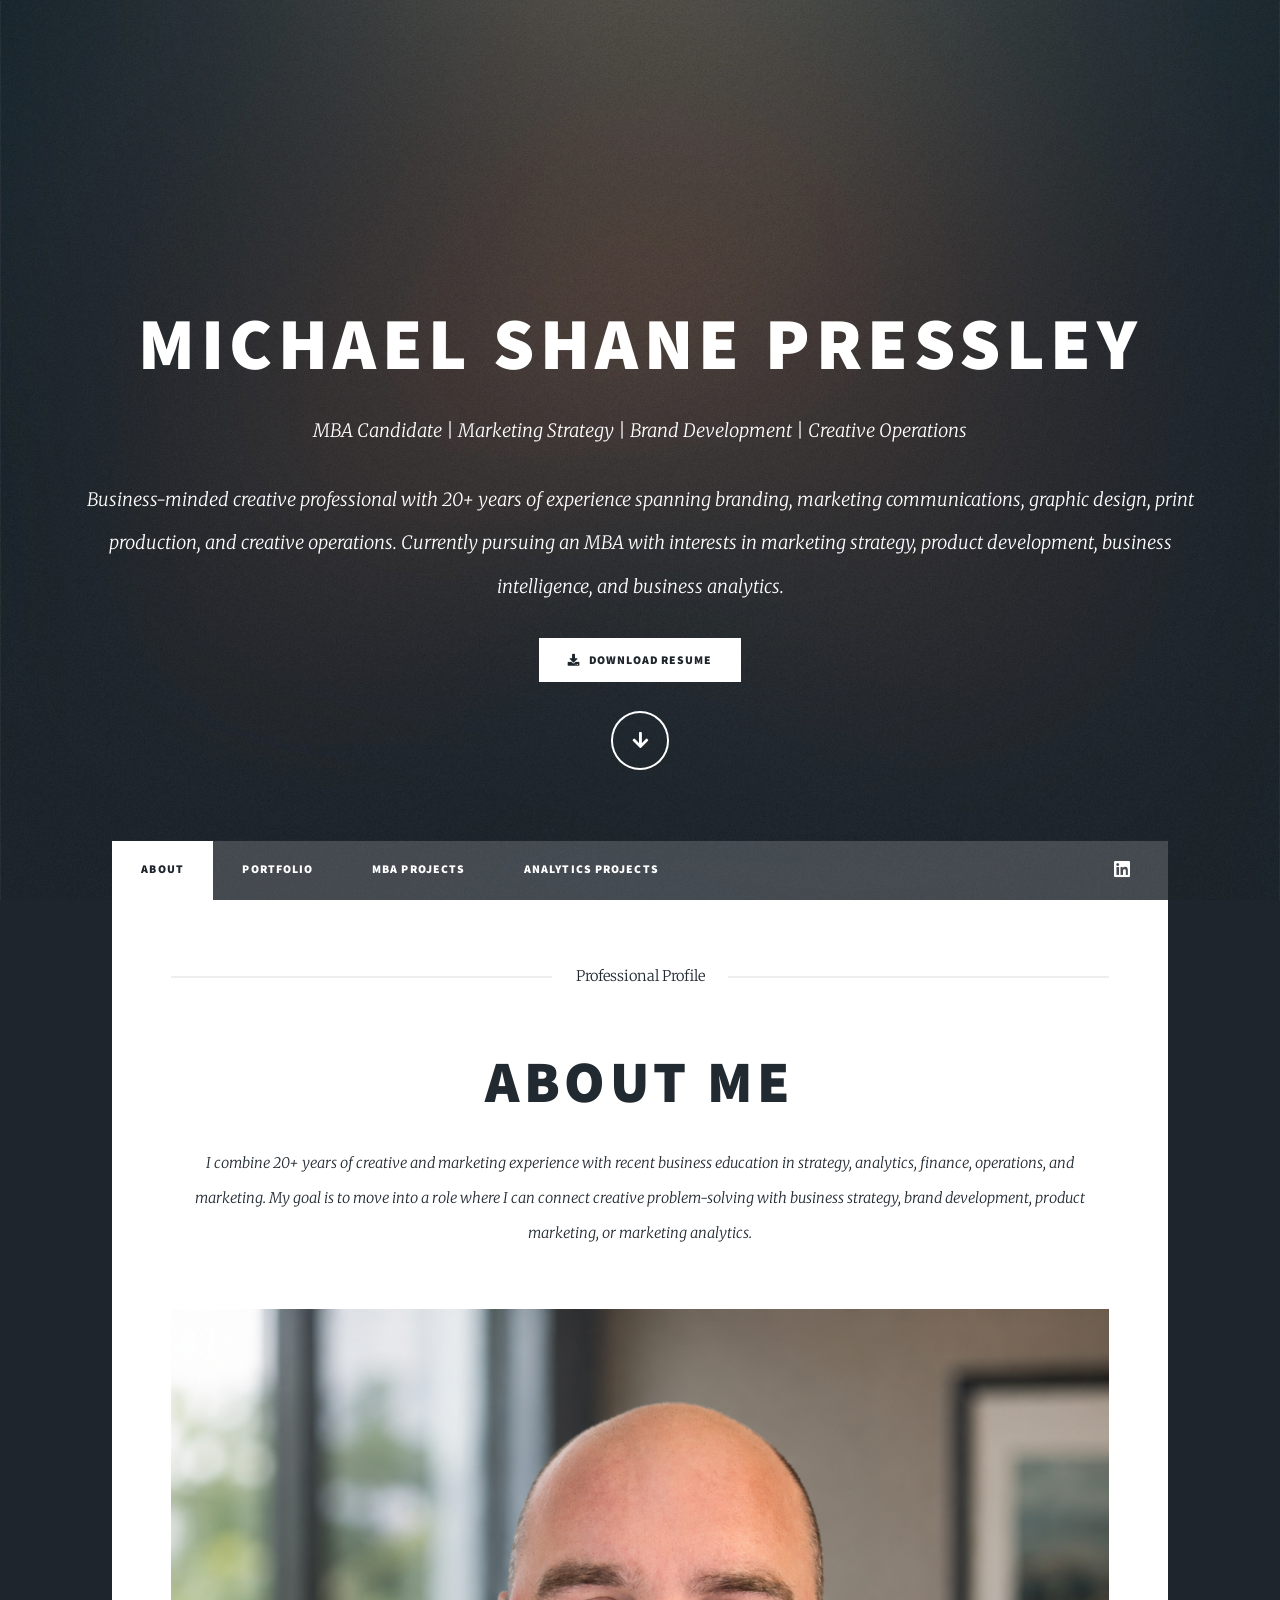
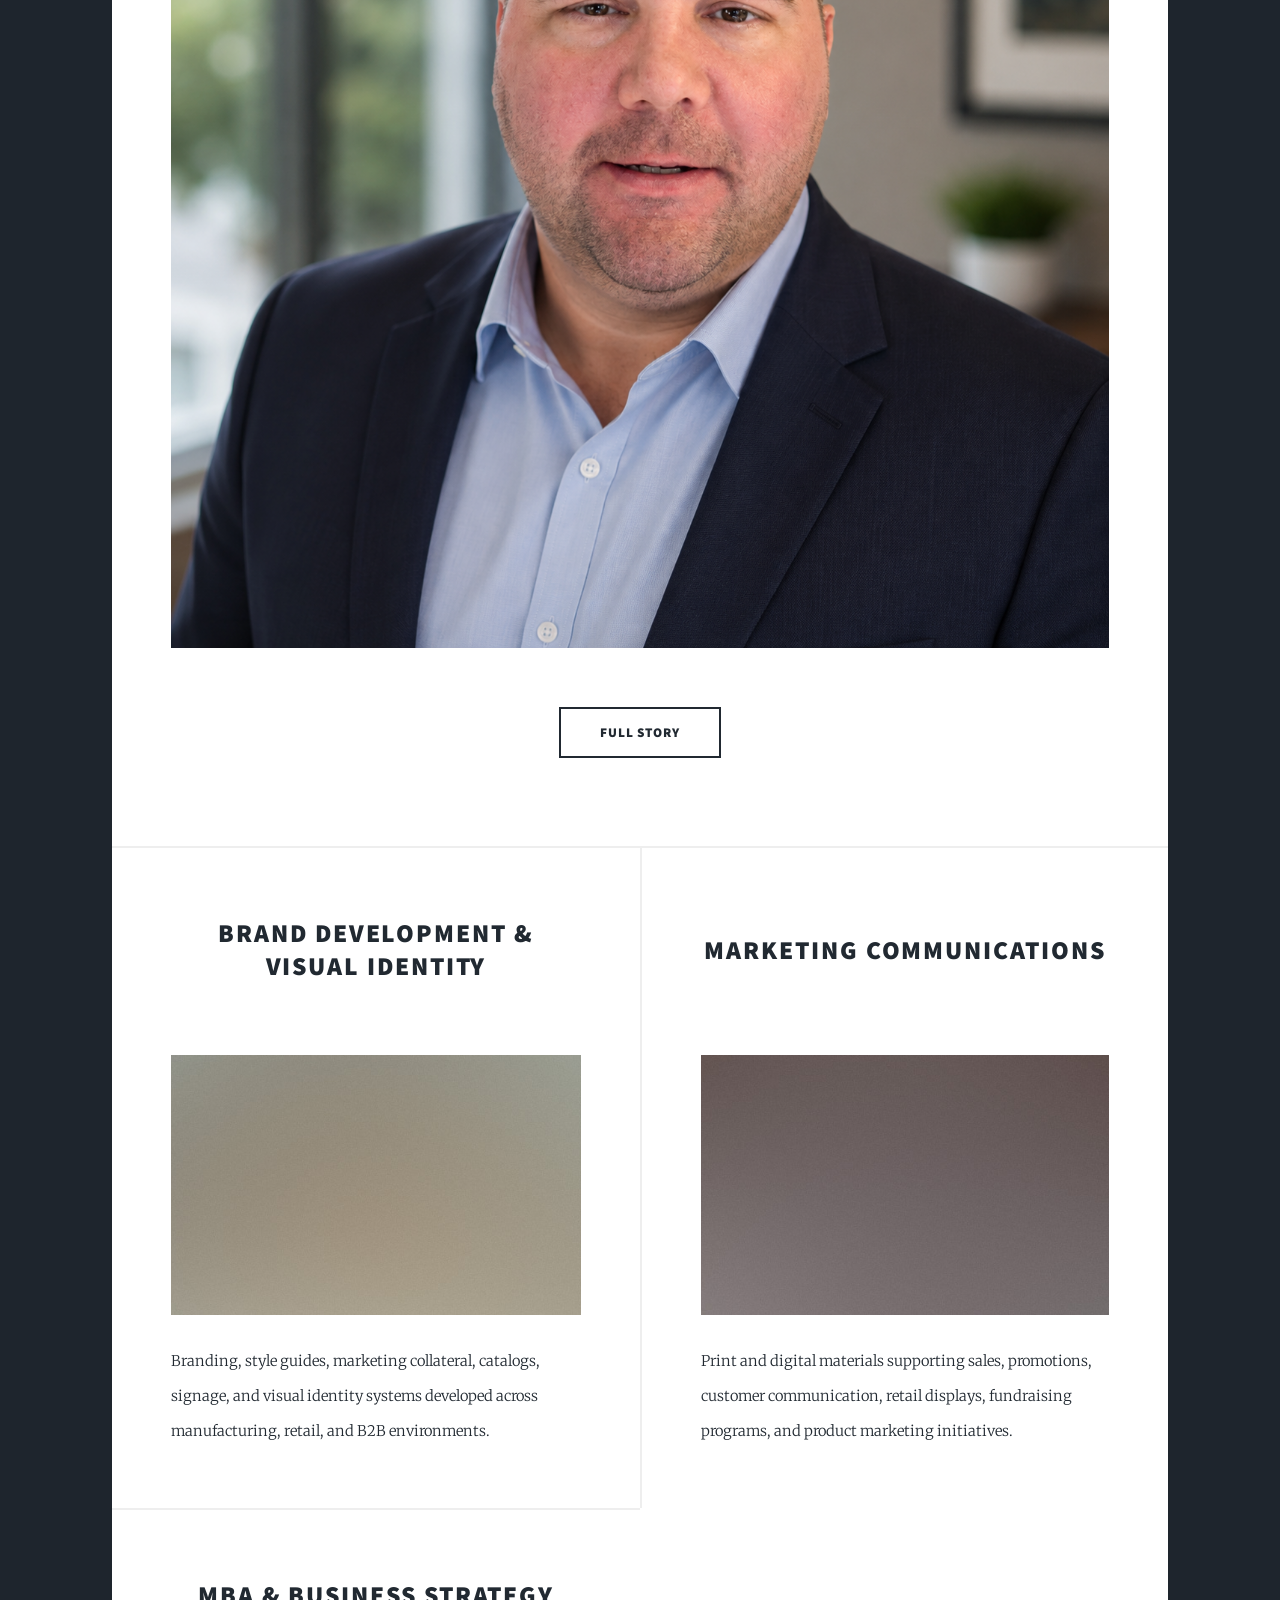
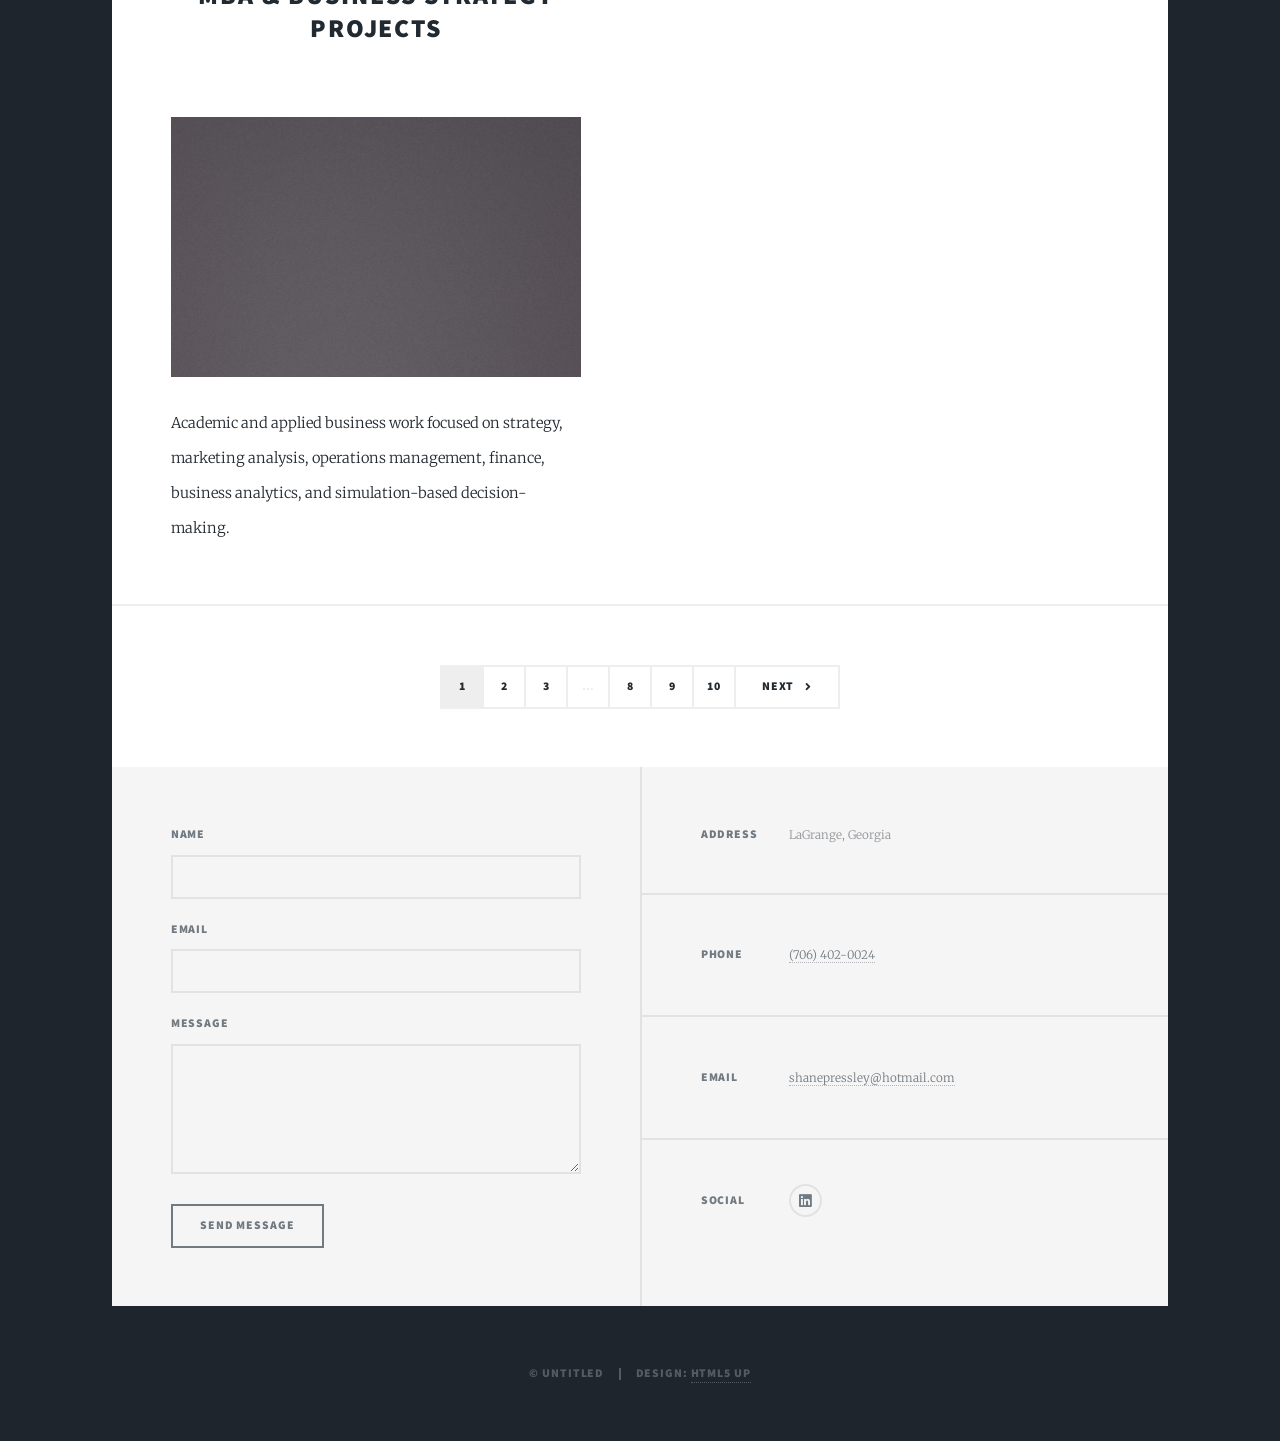
==== commit 3a6cb17a: "Update index.html" ====
--- a/index.html
+++ b/index.html
@@ -7,6 +7,7 @@
 <html>
 	<head>
 		<title>Michael Shane Pressley | MBA Candidate | Marketing Strategy & Business Analytics</title>
+		<meta name="description" content="Michael Shane Pressley is an MBA candidate with experience in marketing strategy, brand development, business analytics, creative operations, and business intelligence." />
 		<meta charset="utf-8" />
 		<meta name="viewport" content="width=device-width, initial-scale=1, user-scalable=no" />
 		<link rel="stylesheet" href="assets/css/main.css" />
@@ -46,17 +47,22 @@
 
 				<!-- Nav -->
 					<nav id="nav">
-						<ul class="links">
-							<li class="active"><a href="index.html">About</a></li>
-							<li><a href="generic.html">Portfolio</a></li>
-							<li><a href="elements.html">MBA Projects</a></li>
-						</ul>
-						<ul class="icons">
-							<li><a href="#" class="icon brands fa-twitter"><span class="label">Twitter</span></a></li>
-							<li><a href="#" class="icon brands fa-facebook-f"><span class="label">Facebook</span></a></li>
-							<li><a href="#" class="icon brands fa-instagram"><span class="label">Instagram</span></a></li>
-							<li><a href="#" class="icon brands fa-github"><span class="label">GitHub</span></a></li>
-						</ul>
+    <ul class="links">
+        <li class="active"><a href="index.html">About</a></li>
+        <li><a href="generic.html">Portfolio</a></li>
+        <li><a href="elements.html">MBA Projects</a></li>
+        <li><a href="analytics.html">Analytics Projects</a></li>
+    </ul>
+
+    <ul class="icons">
+    <li>
+        <a href="https://www.linkedin.com/in/YOUR-LINKEDIN-URL/"
+           class="icon brands fa-linkedin"
+           target="_blank">
+            <span class="label">LinkedIn</span>
+        </a>
+    </li>
+</ul>
 					</nav>
 
 				<!-- Main -->
@@ -147,25 +153,27 @@
 						<section class="split contact">
 							<section class="alt">
 								<h3>Address</h3>
-								<p>107 Beaver Run<br />
-								LaGrange, GA 30241</p>
+								<p>LaGrange, Georgia</p>
 							</section>
 							<section>
 								<h3>Phone</h3>
-								<p><a href="#">(706) 402-0024</a></p>
+								<p><a href="tel:+17064020024">(706) 402-0024</a></p>
 							</section>
 							<section>
 								<h3>Email</h3>
-								<p><a href="#">shanepressley@hotmail.com</a></p>
+								<p><a href="mailto:shanepressley@hotmail.com">shanepressley@hotmail.com</a></p>
 							</section>
 							<section>
 								<h3>Social</h3>
 								<ul class="icons alt">
-									<li><a href="#" class="icon brands alt fa-twitter"><span class="label">Twitter</span></a></li>
-									<li><a href="#" class="icon brands alt fa-facebook-f"><span class="label">Facebook</span></a></li>
-									<li><a href="#" class="icon brands alt fa-instagram"><span class="label">Instagram</span></a></li>
-									<li><a href="#" class="icon brands alt fa-github"><span class="label">GitHub</span></a></li>
-								</ul>
+    <li>
+        <a href="https://www.linkedin.com/in/YOUR-LINKEDIN-URL/"
+           class="icon brands alt fa-linkedin"
+           target="_blank">
+            <span class="label">LinkedIn</span>
+        </a>
+    </li>
+</ul>
 							</section>
 						</section>
 					</footer>
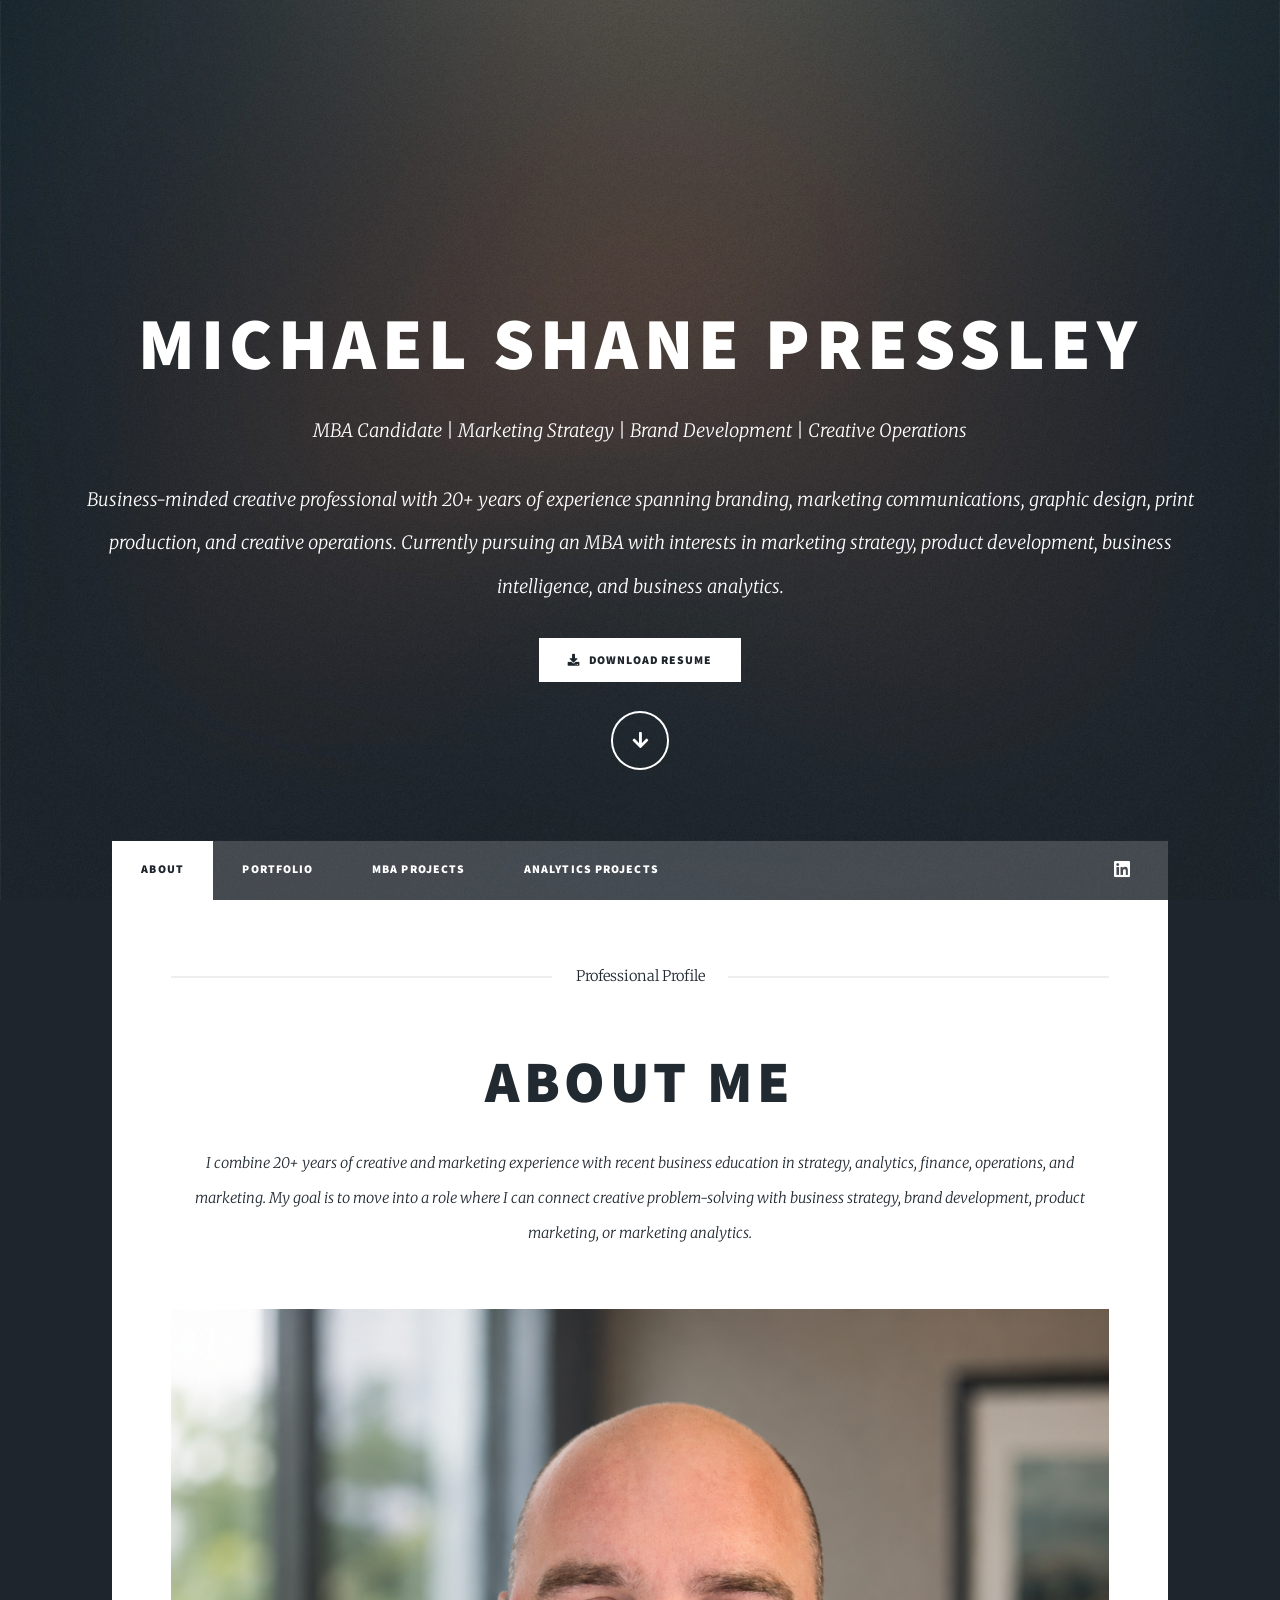
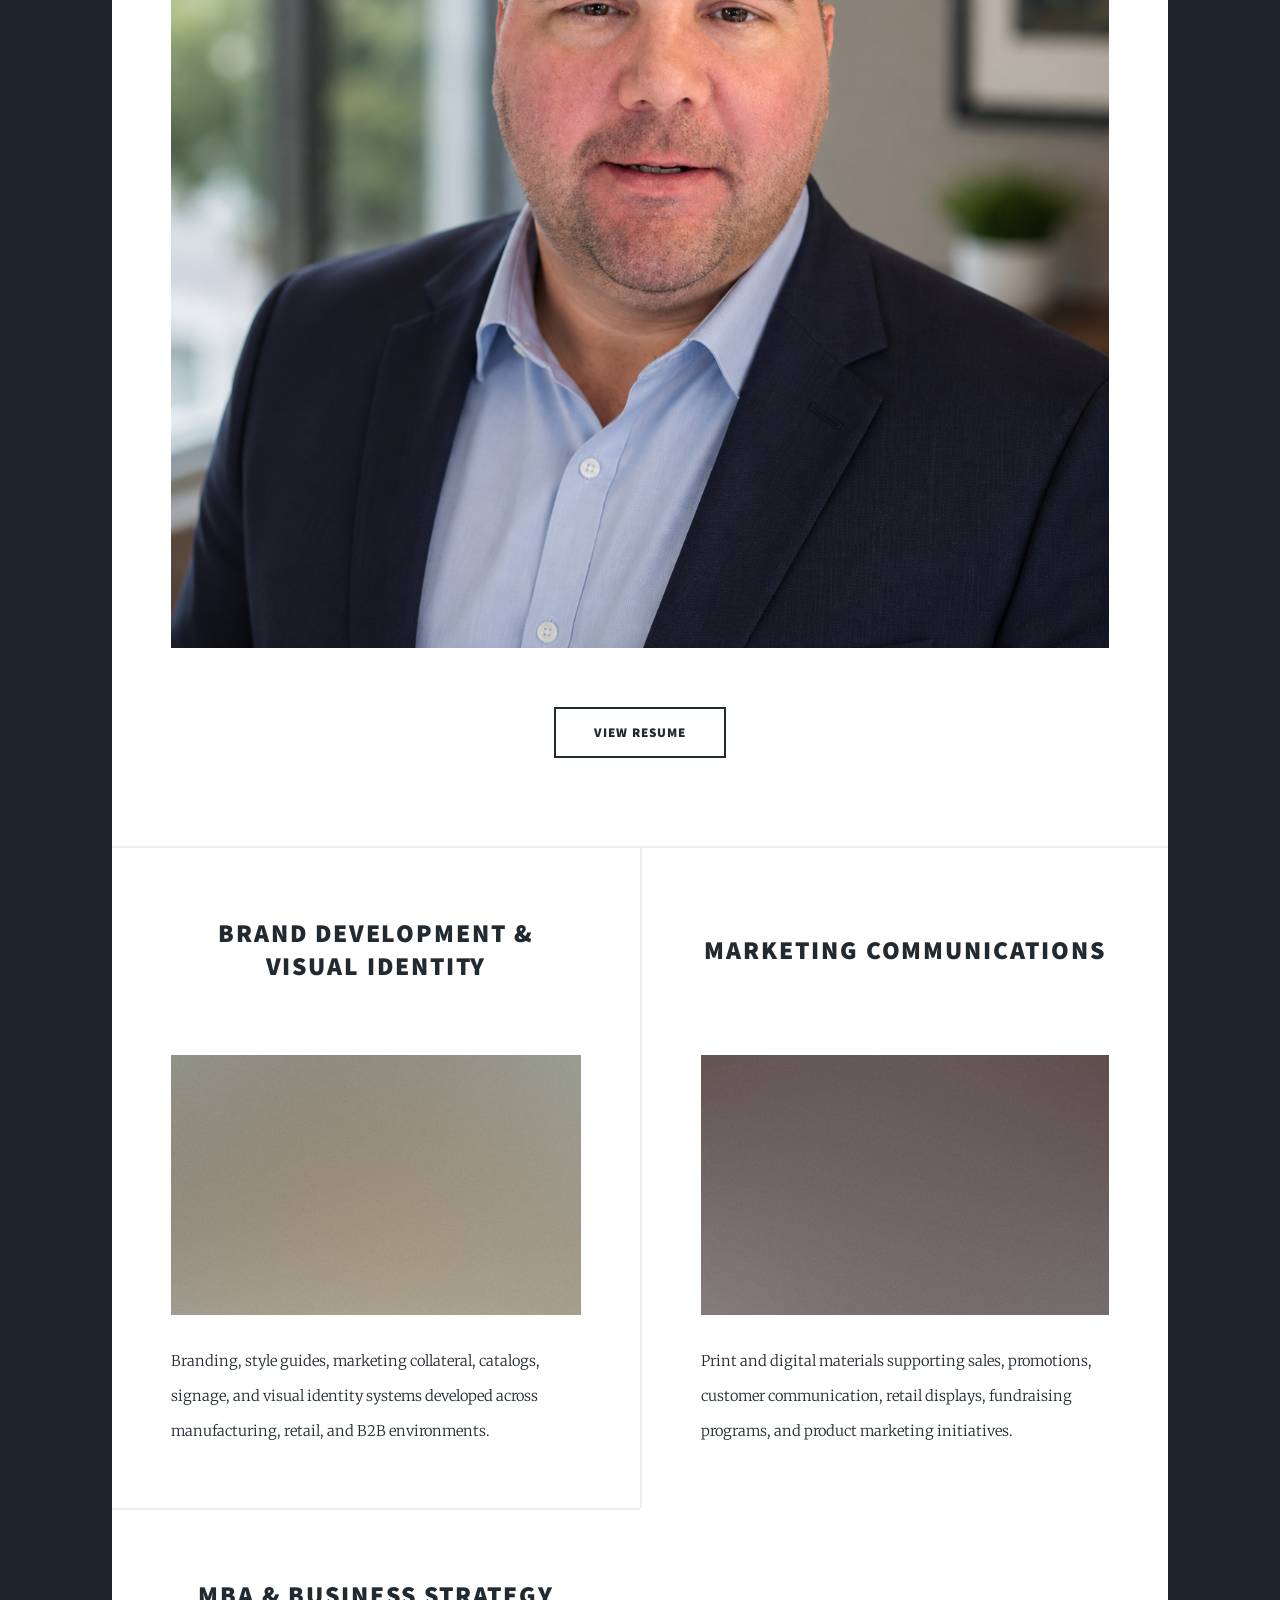
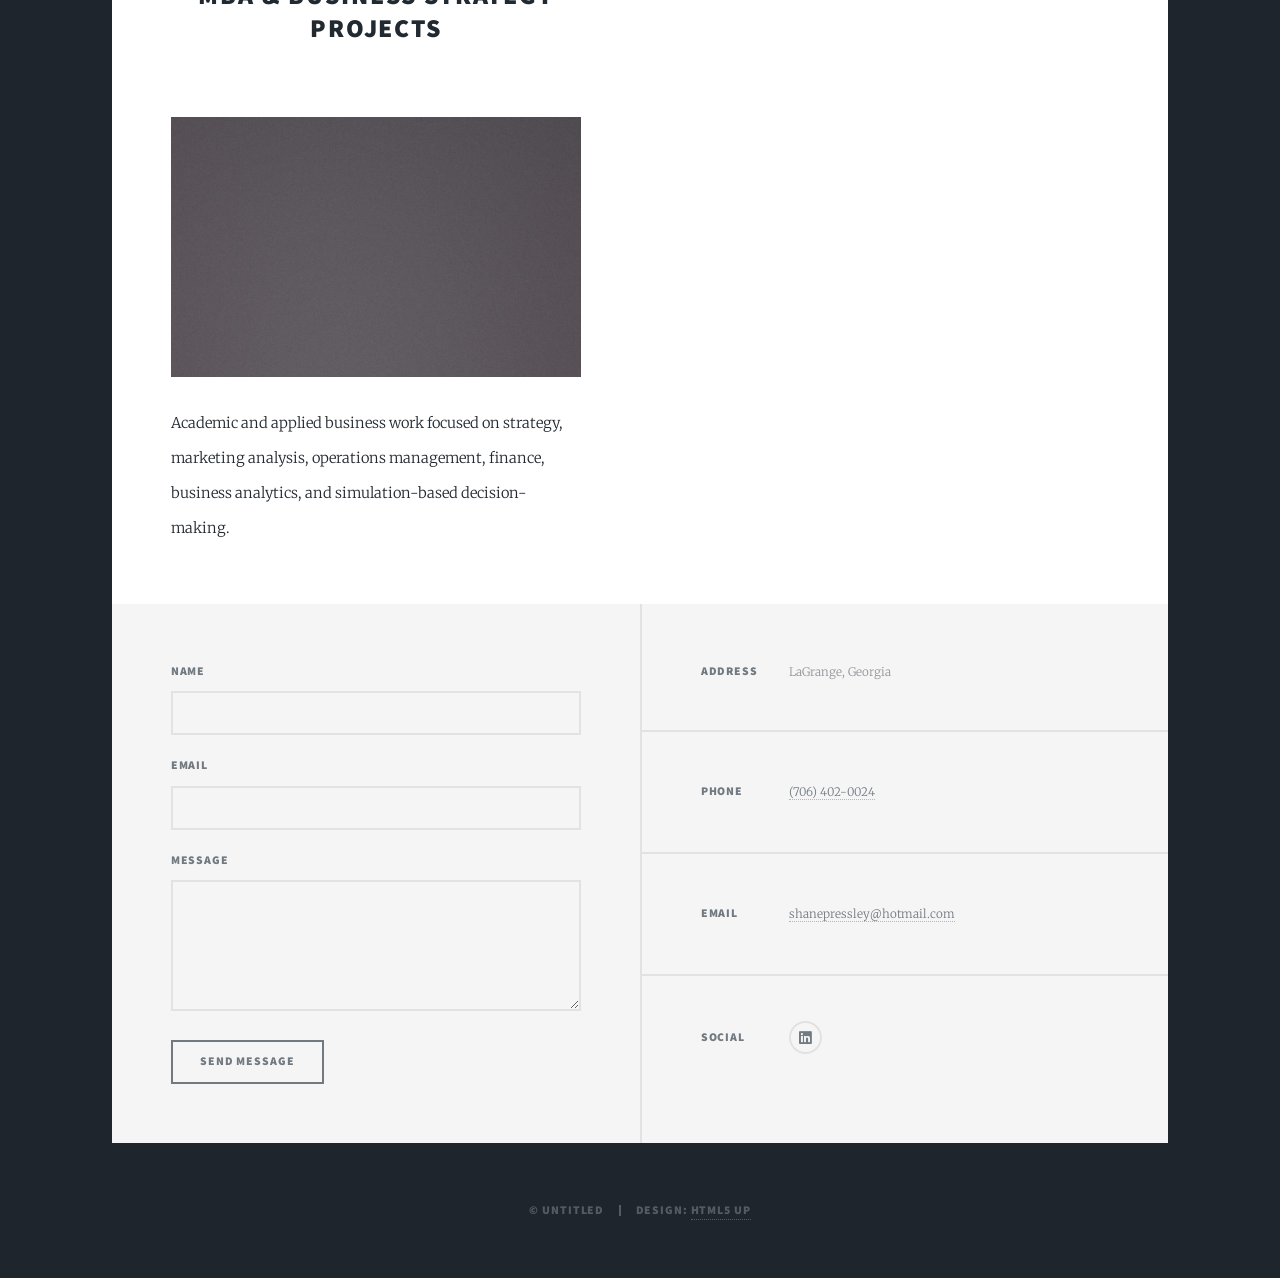
==== commit f350cb33: "Update index.html" ====
--- a/index.html
+++ b/index.html
@@ -56,7 +56,7 @@
 
     <ul class="icons">
     <li>
-        <a href="https://www.linkedin.com/in/YOUR-LINKEDIN-URL/"
+        <a href="https://www.linkedin.com/in/michael-shane-pressley/"
            class="icon brands fa-linkedin"
            target="_blank">
             <span class="label">LinkedIn</span>
@@ -77,7 +77,7 @@
 								</header>
 								<a href="#" class="image main"><img src="images/headshot.png" alt="Professional headshot of Michael Shane Pressley" /></a>
 								<ul class="actions special">
-									<li><a href="#" class="button large">Full Story</a></li>
+									<li><a href="Michael_Shane_Pressley_Resume.pdf" class="button large">View Resume</a></li>
 								</ul>
 							</article>
 
@@ -110,20 +110,6 @@
 
 </section>
 
-						<!-- Footer -->
-							<footer>
-								<div class="pagination">
-									<!--<a href="#" class="previous">Prev</a>-->
-									<a href="#" class="page active">1</a>
-									<a href="#" class="page">2</a>
-									<a href="#" class="page">3</a>
-									<span class="extra">&hellip;</span>
-									<a href="#" class="page">8</a>
-									<a href="#" class="page">9</a>
-									<a href="#" class="page">10</a>
-									<a href="#" class="next">Next</a>
-								</div>
-							</footer>
 
 					</div>
 
@@ -167,12 +153,13 @@
 								<h3>Social</h3>
 								<ul class="icons alt">
     <li>
-        <a href="https://www.linkedin.com/in/YOUR-LINKEDIN-URL/"
-           class="icon brands alt fa-linkedin"
-           target="_blank">
-            <span class="label">LinkedIn</span>
-        </a>
-    </li>
+    <a href="https://www.linkedin.com/in/michael-shane-pressley/"
+       class="icon brands alt fa-linkedin"
+       target="_blank"
+       rel="noopener noreferrer">
+        <span class="label">LinkedIn</span>
+    </a>
+</li>
 </ul>
 							</section>
 						</section>
